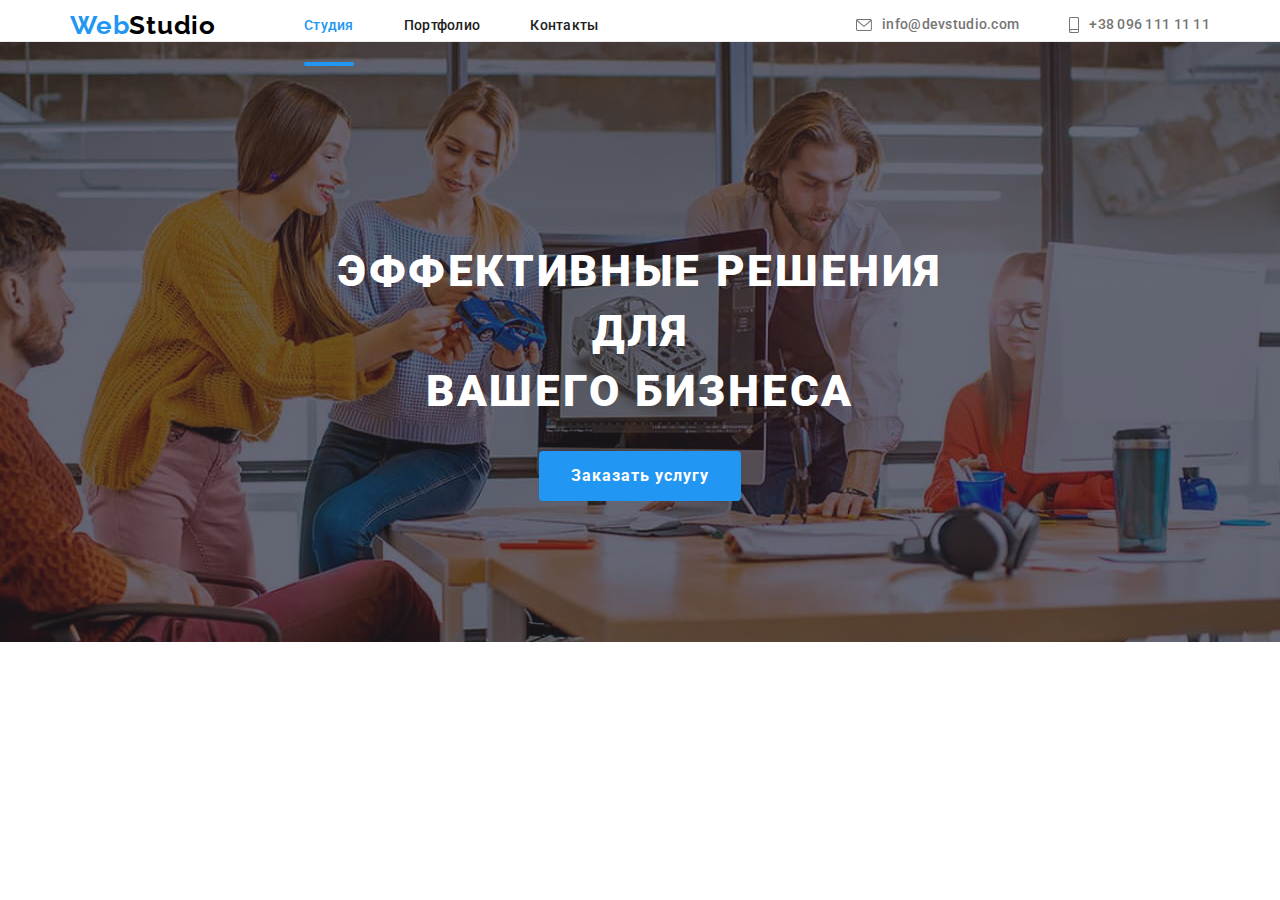
==== index.html @ ebab13de "hero" ====
<!DOCTYPE html>
<html lang="ru">
  <head>
    <meta charset="UTF-8" />
    <meta http-equiv="X-UA-Compatible" content="IE=edge" />
    <meta name="viewport" content="width=device-width, initial-scale=1.0" />
    <title>Document</title>
    <link
      rel="stylesheet"
      href="https://cdn.jsdelivr.net/npm/modern-normalize@1.1.0/modern-normalize.min.css"
    />
    <link rel="stylesheet" href="./css/main.min.css" />
    <link rel="preconnect" href="https://fonts.googleapis.com" />
    <link rel="preconnect" href="https://fonts.gstatic.com" crossorigin />
    <link
      href="https://fonts.googleapis.com/css2?family=Raleway:wght@700&family=Roboto:wght@400;500;700;900&display=swap"
      rel="stylesheet"
    />
  </head>
  <body>
    <header class="header">
      <div class="container header-container">
        <nav class="header-navigation">
          <a href="./index.html" class="logo">Web<span class="logo__studio">Studio</span></a>
          <ul class="header-navigation__links">
            <li><a href="./index.html" class="header-navigation__link current">Студия</a></li>
            <li><a href="./portfolio.html" class="header-navigation__link">Портфолио</a></li>
            <li><a href="./contacts.html" class="header-navigation__link">Контакты</a></li>
          </ul>
        </nav>
        <button type="button" class="mobile-menu-open" data-menu-open>
          <svg class="mobile-menu-open__icon" width="40" height="40">
            <use href=".//images/icons.svg#icon-menuopen"></use>
          </svg>
        </button>
        <ul class="header__contacts">
          <li>
            <div class="header__contacts-box header__contacts-box--margin">
              <a href="mailto:info@devstudio.com" class="header__contact-link"
                ><svg class="icon-letter" width="16" height="14">
                  <use href="./images/icons.svg#icon-letter"></use></svg
                >info@devstudio.com</a
              >
            </div>
          </li>
          <li>
            <div class="header__contacts-box">
              <a href="tel:+380961111111" class="header__contact-link"
                ><svg class="icon-phone" width="10" height="16">
                  <use href="./images/icons.svg#icon-smartphone"></use>
                </svg>
                +38 096 111 11 11</a
              >
            </div>
          </li>
        </ul>
      </div>
      <!-- //////////////////MOBILE/////////////////// -->
      <div class="mobile-menu" data-menu>
        <div class="container mobile-menu__container">
          <button class="mobile-menu__btn" data-menu-close>
            <svg class="mobile-menu__icon hover-focus" width="40" height="40">
              <use href="./images/icons.svg#icon-closebtn"></use>
            </svg>
          </button>
          <ul class="mobile-navigation">
            <li><a href="./index.html" class="mobile-navigation__link">Студия</a></li>
            <li><a href="./portfolio.html" class="mobile-navigation__link">Портфолио</a></li>
            <li><a href="./contacts.html" class="mobile-navigation__link">Контакты</a></li>
          </ul>
          <ul class="mobile-contacts">
            <li>
              <div class="mobile-contacts-box">
                <a href="tel:+380961111111" class="mobile-contacts__link number"
                  ><svg class="icon-phone" width="10" height="16">
                    <use href="./images/icons.svg#icon-smartphone"></use>
                  </svg>
                  +38 096 111 11 11</a
                >
              </div>
            </li>
            <li>
              <div class="mobile-contacts-box">
                <a href="mailto:info@devstudio.com" class="mobile-contacts__link mail"
                  ><svg class="icon-letter" width="16" height="14">
                    <use href="./images/icons.svg#icon-letter"></use></svg
                  >info@devstudio.com</a
                >
              </div>
            </li>
          </ul>
          <ul class="mobile-social-menu">
            <li class="mobile-social-menu__items">
              <a href="" class="mobile-social-menu__links">Instagram</a>
            </li>
            <li class="mobile-social-menu__items">
              <a href="" class="mobile-social-menu__links">Twitter</a>
            </li>
            <li class="mobile-social-menu__items">
              <a href="" class="mobile-social-menu__links">Facebook</a>
            </li>
            <li class="mobile-social-menu__items">
              <a href="" class="mobile-social-menu__links">LinkedIn</a>
            </li>
          </ul>
        </div>
      </div>
      <!-- //////////////////MOBILE/////////////////// -->
    </header>
    <main class="main">
      <section class="hero section hero_position">
        <div class="container hero__box">
          <h1 class="hero__title">Эффективные решения для<br />вашего бизнеса</h1>
          <button type="button" data-modal-open class="hero__button">Заказать услугу</button>
        </div>
      </section>
      <!-- <section class="advantage section">
        <div class="container">
          <h2 class="visually-hidden">преимущества</h2>
          <ul class="our-advantage">
            <li>
              <div class="items-advantage">
                <svg class="icons-advantage">
                  <use href="./images/icons.svg#icon-antenna"></use>
                </svg>
              </div>
              <h3>Внимание к деталям</h3>
              <p>
                Идейные соображения, а также начало повседневной работы по формированию позиции.
              </p>
            </li>
            <li>
              <div class="items-advantage">
                <svg class="icons-advantage">
                  <use href="./images/icons.svg#icon-clock "></use>
                </svg>
              </div>
              <h3>Пунктуальность</h3>
              <p>
                Задача организации, в особенности же рамки и место обучения кадров влечет за собой.
              </p>
            </li>
            <li>
              <div class="items-advantage">
                <svg class="icons-advantage">
                  <use href="./images/icons.svg#icon-diagram"></use>
                </svg>
              </div>
              <h3>Планирование</h3>
              <p>
                Равным образом консультация с широким активом в значительной степени обуславливает.
              </p>
            </li>
            <li>
              <div class="items-advantage">
                <svg class="icons-advantage">
                  <use href="./images/icons.svg#icon-astronaut"></use>
                </svg>
              </div>
              <h3>Современные технологии</h3>
              <p>Значимость этих проблем настолько очевидна, что реализация плановых заданий.</p>
            </li>
          </ul>
        </div>
      </section> -->
      <!-- <section class="work section">
        <div class="container">
          <h2 class="work-title">Чем мы занимаемся</h2>
          <ul class="our-work">
            <li>
              <div class="our-work-img">
                <img
                  src="./images/img2.jpg"
                  alt="процесс создания сайта,приложения"
                  width="370"
                  height="294"
                />
                <p class="work-img-text">Дэсктопные приложения</p>
              </div>
            </li>
            <li>
              <div class="our-work-img">
                <img
                  src="./images/img3.jpg"
                  alt="оптимизация сайта для потребителей"
                  width="370"
                  height="294"
                />
                <p class="work-img-text">Мобильные приложения</p>
              </div>
            </li>
            <li>
              <div class="our-work-img">
                <img
                  src="./images/img4.jpg"
                  alt="сопоставление всех за и против"
                  width="370"
                  height="294"
                />
                <p class="work-img-text">Дизайнерские решения</p>
              </div>
            </li>
          </ul>
        </div>
      </section> -->
      <!-- <section class="team section">
        <div class="container">
          <h2 class="title-team">Наша команда</h2>
          <ul class="our-team">
            <li>
              <img src="./images/img5.jpg" alt="фото Игорь Демьяненко" width="270" height="260" />
              <div class="info-team">
                <h3 class="team-img-titles">Игорь Демьяненко</h3>
                <p lang="en">Product Designer</p>

                <ul class="social-list-team">
                  <li class="social-items-team">
                    <a href="" class="social-links-team"
                      ><svg class="social-team-icons" width="20px" height="20px">
                        <use href="./images/icons.svg#icon-instagram"></use></svg
                    ></a>
                  </li>
                  <li class="social-items-team">
                    <a href="" class="social-links-team"
                      ><svg class="social-team-icons" width="20px" height="20px">
                        <use href="./images/icons.svg#icon-twitter"></use></svg
                    ></a>
                  </li>
                  <li class="social-items-team">
                    <a href="" class="social-links-team"
                      ><svg class="social-team-icons" width="20px" height="20px">
                        <use href="./images/icons.svg#icon-facebook"></use></svg
                    ></a>
                  </li>
                  <li class="social-items-team">
                    <a href="" class="social-links-team"
                      ><svg class="social-team-icons" width="20px" height="20px">
                        <use href="./images/icons.svg#icon-linkedin"></use></svg
                    ></a>
                  </li>
                </ul>
              </div>
            </li>
            <li>
              <img src="./images/img6.jpg" alt="фото Ольга Репина" width="270" height="260" />
              <div class="info-team">
                <h3 class="team-img-titles">Ольга Репина</h3>
                <p lang="en">Frontend Developer</p>

                <ul class="social-list-team">
                  <li class="social-items-team">
                    <a href="" class="social-links-team"
                      ><svg class="social-team-icons" width="20px" height="20px">
                        <use href="./images/icons.svg#icon-instagram"></use></svg
                    ></a>
                  </li>
                  <li class="social-items-team">
                    <a href="" class="social-links-team"
                      ><svg class="social-team-icons" width="20px" height="20px">
                        <use href="./images/icons.svg#icon-twitter"></use></svg
                    ></a>
                  </li>
                  <li class="social-items-team">
                    <a href="" class="social-links-team"
                      ><svg class="social-team-icons" width="20px" height="20px">
                        <use href="./images/icons.svg#icon-facebook"></use></svg
                    ></a>
                  </li>
                  <li class="social-items-team">
                    <a href="" class="social-links-team"
                      ><svg class="social-team-icons" width="20px" height="20px">
                        <use href="./images/icons.svg#icon-linkedin"></use></svg
                    ></a>
                  </li>
                </ul>
              </div>
            </li>
            <li>
              <img src="./images/img7.jpg" alt="фото Николай Тарасов" width="270" height="260" />
              <div class="info-team">
                <h3 class="team-img-titles">Николай Тарасов</h3>
                <p lang="en">Marketing</p>

                <ul class="social-list-team">
                  <li class="social-items-team">
                    <a href="" class="social-links-team"
                      ><svg class="social-team-icons" width="20px" height="20px">
                        <use href="./images/icons.svg#icon-instagram"></use></svg
                    ></a>
                  </li>
                  <li class="social-items-team">
                    <a href="" class="social-links-team"
                      ><svg class="social-team-icons" width="20px" height="20px">
                        <use href="./images/icons.svg#icon-twitter"></use></svg
                    ></a>
                  </li>
                  <li class="social-items-team">
                    <a href="" class="social-links-team"
                      ><svg class="social-team-icons" width="20px" height="20px">
                        <use href="./images/icons.svg#icon-facebook"></use></svg
                    ></a>
                  </li>
                  <li class="social-items-team">
                    <a href="" class="social-links-team"
                      ><svg class="social-team-icons" width="20px" height="20px">
                        <use href="./images/icons.svg#icon-linkedin"></use></svg
                    ></a>
                  </li>
                </ul>
              </div>
            </li>
            <li>
              <img src="./images/img8.jpg" alt="фото Михаил Ермаков" width="270" height="260" />
              <div class="info-team">
                <h3 class="team-img-titles">Михаил Ермаков</h3>
                <p lang="en">UI Designer</p>

                <ul class="social-list-team">
                  <li class="social-items-team">
                    <a href="" class="social-links-team"
                      ><svg class="social-team-icons" width="20px" height="20px">
                        <use href="./images/icons.svg#icon-instagram"></use></svg
                    ></a>
                  </li>
                  <li class="social-items-team">
                    <a href="" class="social-links-team"
                      ><svg class="social-team-icons" width="20px" height="20px">
                        <use href="./images/icons.svg#icon-twitter"></use></svg
                    ></a>
                  </li>
                  <li class="social-items-team">
                    <a href="" class="social-links-team"
                      ><svg class="social-team-icons" width="20px" height="20px">
                        <use href="./images/icons.svg#icon-facebook"></use></svg
                    ></a>
                  </li>
                  <li class="social-items-team">
                    <a href="" class="social-links-team"
                      ><svg class="social-team-icons" width="20px" height="20px">
                        <use href="./images/icons.svg#icon-linkedin"></use></svg
                    ></a>
                  </li>
                </ul>
              </div>
            </li>
          </ul>
        </div>
      </section> -->
      <!-- <section class="our-clients section">
        <div class="clients container">
          <h2 class="clients-title">Постоянные клиенты</h2>
          <ul class="list-clients">
            <li class="clients-items">
              <a href="" class="links-clients">
                <svg class="clients-icon" width="106" height="60">
                  <use href="./images/icons.svg#icon-group" class="icons"></use>
                </svg>
              </a>
            </li>
            <li class="clients-items">
              <a href="" class="links-clients">
                <svg class="clients-icon" width="106" height="60">
                  <use href="./images/icons.svg#icon-group2"></use>
                </svg>
              </a>
            </li>
            <li class="clients-items">
              <a href="" class="links-clients">
                <svg class="clients-icon" width="106" height="60">
                  <use href="./images/icons.svg#icon-group3"></use>
                </svg>
              </a>
            </li>
            <li class="clients-items">
              <a href="" class="links-clients">
                <svg class="clients-icon" width="106" height="60">
                  <use href="./images/icons.svg#icon-group4"></use>
                </svg>
              </a>
            </li>
            <li class="clients-items">
              <a href="" class="links-clients">
                <svg class="clients-icon" width="106" height="60">
                  <use href="./images/icons.svg#icon-group5"></use>
                </svg>
              </a>
            </li>
            <li class="clients-items">
              <a href="" class="links-clients">
                <svg class="clients-icon" width="106" height="60">
                  <use href="./images/icons.svg#icon-group6"></use>
                </svg>
              </a>
            </li>
          </ul>
        </div>
      </section> -->
    </main>
    <!-- <footer>
      <div class="container footer-links">
        <div>
          <a href="./index.html" class="logo">Web<span class="logo-studio-footer">Studio</span></a>
          <address>
            <ul class="links-address">
              <li>
                <a
                  href="https://goo.gl/maps/tHjSm2KnyTcFrMC39"
                  target="_blank"
                  rel="noreferrer noopener"
                  style="color: white"
                  >г. Киев, пр-т Леси Украинки,26</a
                >
              </li>
              <li>
                <a href="mailto:info@example.com" target="_blank" rel="noreferrer noopener"
                  >info@example.com</a
                >
              </li>
              <li>
                <a href="tel:+380991111111" target="_blank" rel="noreferrer noopener"
                  >+38 099 111 11 11</a
                >
              </li>
            </ul>
          </address>
        </div>
        <div class="social-links-footer">
          <h2 class="visually-hidden">присоеденяйтесь</h2>
          <div class="social-links-box">
            <p class="footer-list-title">присоединяйтесь</p>
            <ul class="social-links-list">
              <li class="social-list-items-footer">
                <a href="" class="social-links-items-footer">
                  <svg class="social-list-icons-footer" width="20px" height="20px">
                    <use href="./images/icons.svg#icon-instagram"></use>
                  </svg>
                </a>
              </li>
              <li class="social-list-items-footer">
                <a href="" class="social-links-items-footer">
                  <svg class="social-list-icons-footer" width="20px" height="20px">
                    <use href="./images/icons.svg#icon-twitter"></use>
                  </svg>
                </a>
              </li>
              <li class="social-list-items-footer">
                <a href="" class="social-links-items-footer">
                  <svg class="social-list-icons-footer" width="20px" height="20px">
                    <use href="./images/icons.svg#icon-facebook"></use>
                  </svg>
                </a>
              </li>
              <li class="social-list-items-footer">
                <a href="" class="social-links-items-footer">
                  <svg class="social-list-icons-footer" width="20px" height="20px">
                    <use href="./images/icons.svg#icon-linkedin"></use>
                  </svg>
                </a>
              </li>
            </ul>
          </div>
        </div>
        <div class="footer-user-form">
          <p class="footer-user-title">Подписывайтесь на россылку</p>
          <form class="footer-user-input-box">
            <input
              type="email"
              name="email"
              class="footer-user-input"
              required
              placeholder="E-mail"
            />
            <button type="submit" class="footer-user-btn">
              Подписатся<svg class="footer-user-icon" width="24" height="24">
                <use href="./images/icons.svg#icon-send"></use>
              </svg>
            </button>
          </form>
        </div>
      </div>
    </footer> -->
    <!-- <div class="backdrop is-hidden" data-modal>
      <div class="modal">
        <button type="button" data-modal-close class="modal-close-btn">
          <svg class="modal-close-btn-icon" width="18" height="18">
            <use href="./images/icons.svg#icon-closebtn"></use>
          </svg>
        </button>
        <form class="modal-form-main">
          <p class="modal-form-title">Оставте свои даные,мы вам перезвоним</p>
          <label class="modal-form-field">
            <span class="modal-form-input-desc">Имя*</span>
            <span class="modal-form-input-box">
              <input
                type="text"
                class="modal-form-input hover"
                name="user_name"
                required
                pattern="^[a-zA-Zа-яА-Я]+$"
                minlength="2"
              />
              <span class="hover-box"></span>
              <svg class="modal-form-input-icon" width="18" height="18">
                <use href="./images/icons.svg#icon-person"></use>
              </svg>
            </span>
          </label>
          <label class="modal-form-field">
            <span class="modal-form-input-desc">Телефон*</span>
            <span class="modal-form-input-box">
              <input
                type="tel"
                class="modal-form-input"
                name="user_phone"
                required
                pattern="^[0-9]{3}-[0-9]{3}-[0-9]{2}-[0-9]{2}"
                title="xxx-xxx-xx-xx"
              />
              <span class="hover-box"></span>
              <svg class="modal-form-input-icon" width="18" height="18">
                <use href="./images/icons.svg#icon-phone"></use>
              </svg>
            </span>
          </label>
          <label class="modal-form-field">
            <span class="modal-form-input-desc">Почта*</span>
            <span class="modal-form-input-box">
              <input type="email" class="modal-form-input" name="user_mail" />
              <span class="hover-box"></span>
              <svg class="modal-form-input-icon" width="18" height="18">
                <use href="./images/icons.svg#icon-email"></use>
              </svg>
            </span>
          </label>
          <label class="modal-form-field">
            <span class="modal-form-input-desc">Коментарий</span>
            <textarea
              name="user-message"
              placeholder="Введите текст"
              class="modal-form-message"
            ></textarea>
          </label>
          <span class="modal-form-check-box">
            <input
              id="user-policy"
              type="checkbox"
              required
              name="user_policy"
              class="modal-form-check visually-hidden"
            />
            <label for="user-policy" class="modal-form-check-desc">
              Соглашаюсь с рaссылкой и принимаю &nbsp;
              <a href="" class="modal-form-check-link">Условия соглашения</a>
            </label></span
          >
          <button class="modal-form-btn" type="submit">Отправить</button>
        </form>
      </div>
    </div> -->
    <script src="./js/mobile-menu.js"></script>
    <!-- <script src="./js/modal.js"></script> -->
  </body>
</html>
---- css/main.min.css ----
:root{--primary-text-colorry: #212121;--accent-text-color: #2196F3;--text-color: #757575;--logo-color-header: #000000;--color-white: #FFFFFF;--bgcolor-black: #2F303A;--adress-color: rgba(255, 255, 255, 0.6);--background-color: #E5E5E5;--background-color-team: #F5F4FA;--font-family-secondary: "Raleway", sans-serif;--font-family-primary: "Roboto", sans-serif;--icons-color: #AFB1B8;--transition-dur-func: 250ms cubic-bezier(0.4, 0, 0.2, 1)}.visually-hidden{position:absolute;width:1px;height:1px;margin:-1px;border:0;padding:0;white-space:nowrap;clip-path:inset(100%);clip:rect(0 0 0 0);overflow:hidden}.modal-close-btn,.footer-user-btn,.footer-user-input-box{display:flex;justify-content:center;align-items:center}.container{padding-left:15px;padding-right:15px}@media screen and (min-width: 480px){.container{width:480px;margin-right:auto;margin-left:auto}}@media screen and (min-width: 768px){.container{width:738px}}@media screen and (min-width: 1200px){.container{width:1170px}}h1,h2,h3,p{margin-top:0;margin-bottom:0}ul,ol{padding-left:0;margin-top:0;margin-bottom:0;list-style:none}img{display:block;max-width:100%;height:auto}.link{text-decoration:none}body{font-family:"Roboto",sans-serif;color:var(--primary-text-colorry);background-color:var(--color-white);font-size:14px;letter-spacing:.03em}ul{list-style:none}a{text-decoration:none}.section{padding-bottom:94px;padding-top:94px}button{cursor:pointer;font-family:var(--font-family-primary);border:none;display:block;margin:0 auto}button:hover,button:focus{background-color:var(--accent-text-color);color:var(--color-white)}@media screen and (max-width: 767px){.mobile-menu{position:fixed;height:100%;width:100%;top:0;left:0;background-color:#fff;visibility:hidden;opacity:0;pointer-events:none}.mobile-menu.is-open{visibility:visible;opacity:1;pointer-events:auto;transition:opacity var(--transition-dur-func),visibility var(--transition-dur-func)}.mobile-menu-open{background-color:rgba(0,0,0,0);border:none;line-height:0;margin:0;padding:0}.mobile-menu__container{position:relative;padding-top:48px;padding-bottom:48px;padding-left:40px}.mobile-menu__btn{position:absolute;background-color:rgba(0,0,0,0);border:none;line-height:0;padding:0;top:10px;right:15px}.mobile-menu__icon.hover-focus{fill:currentColor;transition:color var(--transition-dur-func)}.mobile-menu__icon.hover-focus:hover,.mobile-menu__icon.hover-focus:focus{color:var(--accent-text-color);background-color:rgba(0,0,0,0)}.mobile-navigation a{transition:color var(--transition-dur-func);color:var(--primary-text-colorry);font-weight:500;font-size:40px;line-height:1.17;letter-spacing:.02em}.mobile-navigation a:hover,.mobile-navigation a:focus{color:var(--accent-text-color)}.mobile-contacts a{font-style:normal;font-weight:500;letter-spacing:.02em}.number{font-size:34px;line-height:1.17;color:var(--accent-text-color)}.mail{font-size:24px;line-height:1.16;color:var(--text-color)}.mobile-contacts__link{transition:color var(--transition-dur-func)}.mobile-contacts__link:hover,.mobile-contacts__link:focus{color:var(--accent-text-color)}.mobile-contacts{margin-top:200px}.mobile-social-menu{display:flex;align-items:center;justify-content:space-between;font-size:18px;line-height:1.22;margin-top:64px}.mobile-social-menu a{color:var(--accent-text-color)}}@media screen and (min-width: 768px){.mobile-menu{display:none}}.footer-user-input{display:block;padding-left:16px;width:358px;height:50px;border:1px solid rgba(255,255,255,.3);border-radius:4px;background-color:var(--bgcolor-black);color:var(--color-white);font-size:16px;transition:border-color var(--transition-dur-func)}.footer-user-input:hover,.footer-user-input:focus{border-color:var(--accent-text-color);outline:none}.footer-user-input::placeholder{letter-spacing:.03em;color:rgba(255,255,255,.6)}.footer-user-title{font-weight:700;font-size:14px;line-height:1.14;letter-spacing:.03em;text-transform:uppercase;margin-bottom:20px;color:var(--color-white)}.footer-user-btn{padding:10px 28px;margin-left:12px;box-shadow:0px 4px 4px rgba(0,0,0,.15);border-radius:4px;background-color:var(--accent-text-color);font-weight:700;font-size:16px;line-height:1.88;letter-spacing:.06em;color:var(--color-white)}.footer-user-form{margin-left:auto}.footer-user-icon{fill:currentColor;color:var(--color-white);margin-left:10px}p.overlay-portfolio-text{background:rgba(33,150,243,.9);font-weight:400;font-size:18px;line-height:1.56;letter-spacing:.03em;color:var(--color-white);position:absolute;left:0;top:0;text-align:start;height:100%;width:100%;overflow:auto;transform:translateY(100%);transition:transform 250ms cubic-bezier(0.4, 0, 0.2, 1);padding:63px 24px}.overlay-portfolio{position:relative;display:block;overflow:hidden}.img-portfolio-links:hover .overlay-portfolio-text,.img-portfolio-links:focus .overlay-portfolio-text{transform:translateY(0%)}.backdrop{position:fixed;width:100%;height:100%;background-color:rgba(0,0,0,.2);z-index:100;top:0;left:0;transition:opacity var(--transition-dur-func),visibility var(--transition-dur-func)}.modal{position:absolute;top:50%;left:50%;transform:translate(-50%, -50%);width:528px;height:581px;background-color:var(--color-white);padding:40px}.modal-close-btn{position:absolute;top:10px;right:10px;background-color:rgba(0,0,0,0);width:30px;height:30px;padding:0;fill:currentColor;color:#000;border:1px solid rgba(0,0,0,.1);border-radius:50%;transition:color var(--transition-dur-func),background-color var(--transition-dur-func)}.modal-close-btn:focus,.modal-close-btn:hover{background-color:var(--accent-text-color);color:var(--color-white)}.backdrop.is-hidden{opacity:0;visibility:hidden;pointer-events:none}.modal-form-btn{padding:10px 52px;background-color:var(--accent-text-color);box-shadow:0px 4px 4px rgba(0,0,0,.15);border-radius:4px;font-weight:700;font-size:16px;line-height:1.88;letter-spacing:.06em;margin-top:30px;color:var(--color-white)}.modal-form-title{font-weight:700;font-size:20px;line-height:1.15;text-align:center}.modal-form-main{display:flex;flex-direction:column;align-items:center}.modal-form-field{width:100%;margin-top:10px}.modal-form-field:nth-child(2){margin-top:12px}.modal-form-field:nth-child(5){margin-bottom:20px}.modal-form-input{position:relative;width:100%;height:40px;border:1px solid rgba(33,33,33,.2);border-radius:4px;padding-left:42px;font-size:16px;transition:border-color var(--transition-dur-func)}.modal-form-input:focus{border-color:var(--accent-text-color);outline:none}.hover-box{position:absolute;width:100%;height:100%;border:1px solid rgba(33,33,33,.2);border-radius:4px;top:0;left:0;transition:border-color var(--transition-dur-func)}.hover-box:hover{border-color:var(--accent-text-color)}.modal-form-input-desc{display:block;margin-bottom:4px;font-size:12px;line-height:1.16;letter-spacing:.01em;color:var(--text-color)}.modal-form-input-box{display:block;position:relative}.modal-form-input-icon{display:block;position:absolute;top:50%;left:14px;transform:translateY(-50%);fill:currentColor;transition:color var(--transition-dur-func)}.modal-form-input:focus+.modal-form-input-icon,.hover-box:hover+.modal-form-input-icon{color:var(--accent-text-color)}.modal-form-message{position:relative;resize:none;width:100%;height:120px;padding:12px 16px;border:1px solid rgba(33,33,33,.2);border-radius:4px;transition:border-color var(--transition-dur-func);overflow:auto}.modal-form-message::placeholder{text-transform:uppercase}.modal-form-message:focus,.modal-form-message:hover{border-color:var(--accent-text-color);outline:none}.modal-form-check-desc{font-weight:400;font-size:14px;line-height:1.71;letter-spacing:.03em;color:var(--text-color)}.modal-form-check-desc::before{content:"";display:inline-flex;width:16px;height:15px;border-radius:2px;border:1px solid var(--primary-text-colorry);cursor:pointer;margin:0}.modal-form-check:checked+.modal-form-check-desc::before{background-image:url(../images/check.svg);background-size:contain;background-position:50% 50%}.modal-form-check-link{color:var(--accent-text-color)}@media screen and (max-width: 767px){.header-navigation__links{display:none}.header__contacts{display:none}}.header-container{display:flex;align-items:center;justify-content:space-between;padding-top:10px}.logo{font-family:"Raleway";font-style:normal;font-weight:700;font-size:24px;line-height:1.16;letter-spacing:.03em;text-decoration:none;color:var(--accent-text-color)}.logo__studio{color:var(--logo-color-header)}@media screen and (min-width: 768px){.mobile-menu-open{display:none}.header-navigation{display:flex;align-items:center}.header-navigation__links{display:flex;margin-left:88px;gap:50px}.header{border-bottom:1px solid #ececec}.header-navigation__links a{transition:color var(--transition-dur-func);font-style:normal;color:var(--primary-text-colorry);font-weight:500;font-size:14px;line-height:1.14;letter-spacing:.02em}.header-navigation__links a:hover,.header-navigation__links a:focus{color:var(--accent-text-color)}.header__contacts{text-align:start}.header__contacts-box--margin{margin-bottom:10px}.header-navigation__link{position:relative;transition:color var(--transition-dur-func)}.header-navigation__link:hover,.header-navigation__link:focus{color:var(--accent-text-color)}.header__contact-link{position:relative;transition:color var(--transition-dur-func)}.header__contact-link:hover,.header__contact-link:focus{color:var(--accent-text-color)}.current::after{content:"";position:absolute;display:flex;margin-top:28px;width:100%;height:4px;border-radius:2px;background-color:var(--accent-text-color)}.icon-letter{margin-right:10px;fill:currentColor}.icon-phone{margin-right:10px;fill:currentColor}.header__contacts a{display:flex;align-items:center;font-style:normal;font-weight:500;font-size:14px;line-height:1.14;letter-spacing:.02em;color:var(--text-color)}.header-navigation__links .current{color:var(--accent-text-color)}.logo{font-size:26px;line-height:1.19;text-decoration:none;color:var(--accent-text-color)}.logo__studio{color:var(--logo-color-header)}}@media screen and (min-width: 1200px){.header__contacts{display:flex;margin-left:auto;gap:50px;align-items:center}.header__contacts-box{display:flex;justify-content:center;align-items:center}.header__contacts-box--margin{margin-bottom:0}}@media screen and (max-width: 767px){.hero{background-image:linear-gradient(rgba(47, 48, 58, 0.4), rgba(47, 48, 58, 0.4)),url(..//images/bgheroimg.jpg);background-repeat:no-repeat;background-size:cover;background-position:center;max-width:767px;background-color:#c4c4c4}.hero_position{margin:0 auto;padding:118px 60px}.hero__title{font-weight:900;font-size:26px;line-height:1.61;text-align:center;letter-spacing:.06em;text-transform:uppercase;color:var(--color-white, white);display:block;margin-bottom:30px;margin-left:auto;margin-right:auto}.hero__button{font-weight:700;font-size:16px;line-height:1.875;text-align:center;letter-spacing:.06em;color:var(--color-white, white);background:var(--accent-text-color);padding-top:10px;padding-bottom:10px;padding-left:32px;padding-right:32px;border:none;display:block;min-width:200px;border-radius:4px;margin-left:auto;margin-right:auto}}@media screen and (min-width: 768px){.hero{background-image:linear-gradient(rgba(47, 48, 58, 0.4), rgba(47, 48, 58, 0.4)),url(..//images/bgheroimg.jpg);background-repeat:no-repeat;background-size:cover;background-position:center;min-width:767px;background-color:#c4c4c4}.hero_position{margin:0 auto;padding:118px 60px}.hero__title{font-weight:900;font-size:26px;line-height:1.61;text-align:center;letter-spacing:.06em;text-transform:uppercase;color:var(--color-white, white);display:block;margin-bottom:30px;margin-left:auto;margin-right:auto}.hero__button{font-weight:700;font-size:16px;line-height:1.875;text-align:center;letter-spacing:.06em;color:var(--color-white, white);background:var(--accent-text-color);padding-top:10px;padding-bottom:10px;padding-left:32px;padding-right:32px;border:none;display:block;min-width:200px;border-radius:4px;margin-left:auto;margin-right:auto}}@media screen and (min-width: 1200px){.hero{background-image:linear-gradient(rgba(47, 48, 58, 0.4), rgba(47, 48, 58, 0.4)),url(..//images/bgheroimg.jpg);background-repeat:no-repeat;background-size:1600px;background-size:cover;max-width:1600px;height:600px;background-color:#c4c4c4}.hero_position{margin:0 auto;padding:200px 0}.hero__title{font-weight:900;font-size:44px;line-height:1.36;text-align:center;letter-spacing:.06em;text-transform:uppercase;color:var(--color-white, white);display:block;margin-bottom:30px;margin-left:auto;margin-right:auto;width:696px}.hero__button{font-weight:700;font-size:16px;line-height:1.875;text-align:center;letter-spacing:.06em;color:var(--color-white, white);background:var(--accent-text-color);padding-top:10px;padding-bottom:10px;padding-left:32px;padding-right:32px;border:none;display:block;min-width:200px;border-radius:4px;margin-left:auto;margin-right:auto}}.icons-advantage{background:#f5f4fa;border-radius:4px;width:270px;height:120px;padding:25px 101px}.advantage h3{font-style:normal;font-weight:700;font-size:14px;line-height:1.143;letter-spacing:.03em;text-transform:uppercase;color:var(--primary-text-colorry)}.advantage p{font-style:normal;font-weight:400;font-size:14px;line-height:1.7;letter-spacing:.03em;color:var(--text-color, #757575)}.our-advantage{display:flex;justify-content:center;gap:30px}.our-advantage h3{margin-bottom:10px}.items-advantage{width:270px;text-align:start;margin-bottom:30px}.our-work{display:flex;flex-wrap:wrap;gap:30px;justify-content:center}.work-title{font-style:normal;font-weight:700;font-size:36px;line-height:1.17;text-align:center;letter-spacing:.03em;margin-bottom:50px;color:var(--primary-text-colorry)}.work{padding-top:0px}.work-img-text{font-weight:700;line-height:1.14;text-align:center;text-transform:uppercase;color:#fff;background:rgba(47,48,58,.8);position:absolute;width:100%;height:70px;bottom:0%;display:flex;justify-content:center;align-items:center}.our-work-img{position:relative}.team{background-color:var(--background-color-team)}.team-img-titles{margin-bottom:10px}.info-team{padding:30px 0}.title-team{font-style:normal;font-weight:700;font-size:36px;line-height:1.17;text-align:center;letter-spacing:.03em;color:var(--primary-text-colorry);margin-bottom:50px;margin-left:auto;margin-right:auto}.our-team h3{font-style:normal;font-weight:500;font-size:16px;line-height:1.19;letter-spacing:.03em;color:var(--primary-text-colorry)}.our-team p{font-style:normal;font-weight:400;font-size:16px;line-height:1.19;letter-spacing:.03em;color:var(--text-color)}.our-team{display:flex;flex-wrap:wrap;gap:30px;justify-content:center;text-align:center}.our-team li{background-color:#fff;border-radius:0px 0px 4px 4px;box-shadow:0px 1px 3px rgba(0,0,0,.12),0px 1px 1px rgba(0,0,0,.14),0px 2px 1px rgba(0,0,0,.2)}.social-list-team{display:flex;gap:10px;justify-content:center;margin-top:16px}.social-list-team li{box-shadow:none}.social-links-team{display:flex;width:44px;border-radius:50%;height:44px;background-color:#fff;justify-content:center;align-items:center;color:var(--icons-color);transition:color var(--transition-dur-func),background-color var(--transition-dur-func)}.social-links-team:hover,.social-links-team:focus{color:var(--color-white);background-color:var(--accent-text-color)}.social-team-icons{fill:currentColor}.clients-items{display:flex;width:170px;height:92px;justify-content:center;align-items:center}.clients-title{text-align:center;margin-bottom:50px;font-weight:700;font-size:36px;line-height:1.16}.list-clients{display:flex;justify-content:center;gap:30px}.links-clients{display:flex;border:1px solid #afb1b8;border-radius:4px;width:170px;height:92px;justify-content:center;align-items:center;color:var(--icons-color);transition:color var(--transition-dur-func),border-color var(--transition-dur-func)}.links-clients:hover,.links-clients:focus{border-color:var(--accent-text-color);color:var(--accent-text-color)}.clients-icon{fill:currentColor}.social-links-items-footer{display:flex;width:44px;color:var(--color-white);height:44px;border-radius:50%;background-color:rgba(255,255,255,.1);justify-content:center;align-items:center;transition:background-color var(--transition-dur-func)}.social-links-items-footer:hover,.social-links-items-footer:focus{background-color:var(--accent-text-color)}.footer-list-title{font-weight:700;font-size:14px;line-height:1.14;letter-spacing:.03em;text-transform:uppercase;color:var(--color-white);margin-bottom:20px}.social-links-list{display:flex;width:206px;gap:10px}.footer-links{display:flex;align-items:baseline}.social-links-footer{margin-left:70px}address{margin-top:20px}.links-address li:not(:last-child){margin-bottom:9px}.links-address a{font-style:normal;font-weight:400;font-size:14px;line-height:1.7;letter-spacing:.03em;color:var(--adress-color);transition:color var(--transition-dur-func)}.links-address a:hover,.links-address a:focus{color:var(--accent-text-color)}footer{background-color:var(--bgcolor-black);padding:60px 0}.logo-studio-footer{color:var(--color-white)}.social-list-icons-footer{fill:currentColor}.portfolio-menu{display:flex;justify-content:center;gap:8px;margin-bottom:50px}.img-portfolio{display:flex;flex-wrap:wrap;gap:30px}.img-portfolio li{width:370px}.img-portfolio-items,.portfolio-menu-items{transition:box-shadow var(--transition-dur-func)}.img-portfolio-links{display:block;transition:box-shadow var(--transition-dur-func)}.img-portfolio-links:hover,.img-portfolio-links:focus{box-shadow:0px 1px 1px rgba(0,0,0,.12),0px 4px 4px rgba(0,0,0,.06),1px 4px 6px rgba(0,0,0,.16)}.btn-portfolio-menu:hover,.btn-portfolio-menu:focus{box-shadow:0px 1px 1px rgba(0,0,0,.12),0px 4px 4px rgba(0,0,0,.06),1px 4px 6px rgba(0,0,0,.16);background-color:var(--accent-text-color);color:var(--color-white)}.galery-portfolio button{font-family:"Roboto",sans-serif;font-style:normal;font-weight:500;font-size:16px;line-height:1.625;letter-spacing:.03em;color:var(--primary-text-colorry);background-color:var(--background-color-team);border-radius:4px;border:var(--primary-text-colorry);padding:6px 22px;border:none;display:block;min-width:70px;border-radius:4px;margin-left:auto;margin-right:auto;transition:background-color var(--transition-dur-func),color var(--transition-dur-func),box-shadow var(--transition-dur-func)}.galery-portfolio h2{font-style:normal;font-weight:700;font-size:18px;line-height:2;letter-spacing:.06em;color:var(--primary-text-colorry)}.galery-portfolio p{font-style:normal;font-weight:400;font-size:16px;line-height:1.875;letter-spacing:.03em;margin-top:4px}.info-portfolio p{color:var(--text-color)}.galery-portfolio::not-child{color:var(--color-white)}.info-portfolio{border:1px solid #eee;padding:20px 24px}/*# sourceMappingURL=main.min.css.map */
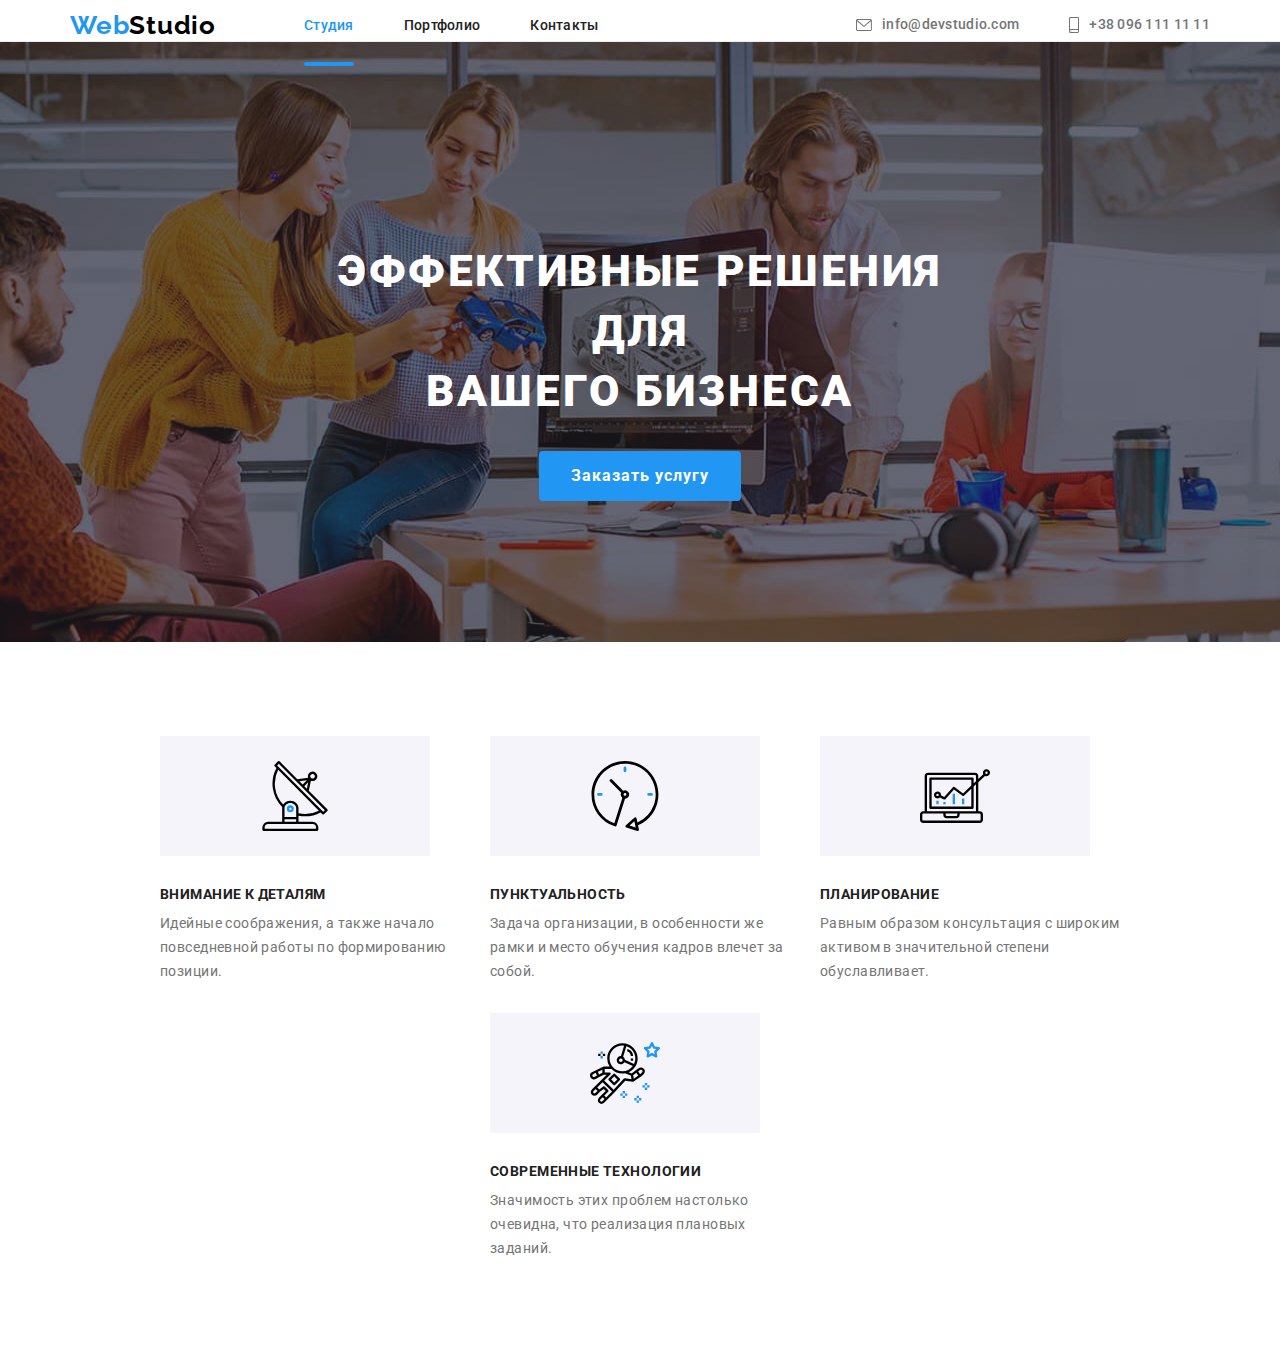
==== commit 74b595fc: "advantega" ====
--- a/index.html
+++ b/index.html
@@ -114,7 +114,7 @@
           <button type="button" data-modal-open class="hero__button">Заказать услугу</button>
         </div>
       </section>
-      <!-- <section class="advantage section">
+      <section class="advantage section">
         <div class="container">
           <h2 class="visually-hidden">преимущества</h2>
           <ul class="our-advantage">
@@ -162,7 +162,7 @@
             </li>
           </ul>
         </div>
-      </section> -->
+      </section>
       <!-- <section class="work section">
         <div class="container">
           <h2 class="work-title">Чем мы занимаемся</h2>
@@ -479,7 +479,7 @@
         </div>
       </div>
     </footer> -->
-    <!-- <div class="backdrop is-hidden" data-modal>
+    <div class="backdrop is-hidden" data-modal>
       <div class="modal">
         <button type="button" data-modal-close class="modal-close-btn">
           <svg class="modal-close-btn-icon" width="18" height="18">
@@ -556,8 +556,8 @@
           <button class="modal-form-btn" type="submit">Отправить</button>
         </form>
       </div>
-    </div> -->
+    </div>
     <script src="./js/mobile-menu.js"></script>
-    <!-- <script src="./js/modal.js"></script> -->
+    <script src="./js/modal.js"></script>
   </body>
 </html>
--- a/css/main.min.css
+++ b/css/main.min.css
@@ -1 +1 @@
-:root{--primary-text-colorry: #212121;--accent-text-color: #2196F3;--text-color: #757575;--logo-color-header: #000000;--color-white: #FFFFFF;--bgcolor-black: #2F303A;--adress-color: rgba(255, 255, 255, 0.6);--background-color: #E5E5E5;--background-color-team: #F5F4FA;--font-family-secondary: "Raleway", sans-serif;--font-family-primary: "Roboto", sans-serif;--icons-color: #AFB1B8;--transition-dur-func: 250ms cubic-bezier(0.4, 0, 0.2, 1)}.visually-hidden{position:absolute;width:1px;height:1px;margin:-1px;border:0;padding:0;white-space:nowrap;clip-path:inset(100%);clip:rect(0 0 0 0);overflow:hidden}.modal-close-btn,.footer-user-btn,.footer-user-input-box{display:flex;justify-content:center;align-items:center}.container{padding-left:15px;padding-right:15px}@media screen and (min-width: 480px){.container{width:480px;margin-right:auto;margin-left:auto}}@media screen and (min-width: 768px){.container{width:738px}}@media screen and (min-width: 1200px){.container{width:1170px}}h1,h2,h3,p{margin-top:0;margin-bottom:0}ul,ol{padding-left:0;margin-top:0;margin-bottom:0;list-style:none}img{display:block;max-width:100%;height:auto}.link{text-decoration:none}body{font-family:"Roboto",sans-serif;color:var(--primary-text-colorry);background-color:var(--color-white);font-size:14px;letter-spacing:.03em}ul{list-style:none}a{text-decoration:none}.section{padding-bottom:94px;padding-top:94px}button{cursor:pointer;font-family:var(--font-family-primary);border:none;display:block;margin:0 auto}button:hover,button:focus{background-color:var(--accent-text-color);color:var(--color-white)}@media screen and (max-width: 767px){.mobile-menu{position:fixed;height:100%;width:100%;top:0;left:0;background-color:#fff;visibility:hidden;opacity:0;pointer-events:none}.mobile-menu.is-open{visibility:visible;opacity:1;pointer-events:auto;transition:opacity var(--transition-dur-func),visibility var(--transition-dur-func)}.mobile-menu-open{background-color:rgba(0,0,0,0);border:none;line-height:0;margin:0;padding:0}.mobile-menu__container{position:relative;padding-top:48px;padding-bottom:48px;padding-left:40px}.mobile-menu__btn{position:absolute;background-color:rgba(0,0,0,0);border:none;line-height:0;padding:0;top:10px;right:15px}.mobile-menu__icon.hover-focus{fill:currentColor;transition:color var(--transition-dur-func)}.mobile-menu__icon.hover-focus:hover,.mobile-menu__icon.hover-focus:focus{color:var(--accent-text-color);background-color:rgba(0,0,0,0)}.mobile-navigation a{transition:color var(--transition-dur-func);color:var(--primary-text-colorry);font-weight:500;font-size:40px;line-height:1.17;letter-spacing:.02em}.mobile-navigation a:hover,.mobile-navigation a:focus{color:var(--accent-text-color)}.mobile-contacts a{font-style:normal;font-weight:500;letter-spacing:.02em}.number{font-size:34px;line-height:1.17;color:var(--accent-text-color)}.mail{font-size:24px;line-height:1.16;color:var(--text-color)}.mobile-contacts__link{transition:color var(--transition-dur-func)}.mobile-contacts__link:hover,.mobile-contacts__link:focus{color:var(--accent-text-color)}.mobile-contacts{margin-top:200px}.mobile-social-menu{display:flex;align-items:center;justify-content:space-between;font-size:18px;line-height:1.22;margin-top:64px}.mobile-social-menu a{color:var(--accent-text-color)}}@media screen and (min-width: 768px){.mobile-menu{display:none}}.footer-user-input{display:block;padding-left:16px;width:358px;height:50px;border:1px solid rgba(255,255,255,.3);border-radius:4px;background-color:var(--bgcolor-black);color:var(--color-white);font-size:16px;transition:border-color var(--transition-dur-func)}.footer-user-input:hover,.footer-user-input:focus{border-color:var(--accent-text-color);outline:none}.footer-user-input::placeholder{letter-spacing:.03em;color:rgba(255,255,255,.6)}.footer-user-title{font-weight:700;font-size:14px;line-height:1.14;letter-spacing:.03em;text-transform:uppercase;margin-bottom:20px;color:var(--color-white)}.footer-user-btn{padding:10px 28px;margin-left:12px;box-shadow:0px 4px 4px rgba(0,0,0,.15);border-radius:4px;background-color:var(--accent-text-color);font-weight:700;font-size:16px;line-height:1.88;letter-spacing:.06em;color:var(--color-white)}.footer-user-form{margin-left:auto}.footer-user-icon{fill:currentColor;color:var(--color-white);margin-left:10px}p.overlay-portfolio-text{background:rgba(33,150,243,.9);font-weight:400;font-size:18px;line-height:1.56;letter-spacing:.03em;color:var(--color-white);position:absolute;left:0;top:0;text-align:start;height:100%;width:100%;overflow:auto;transform:translateY(100%);transition:transform 250ms cubic-bezier(0.4, 0, 0.2, 1);padding:63px 24px}.overlay-portfolio{position:relative;display:block;overflow:hidden}.img-portfolio-links:hover .overlay-portfolio-text,.img-portfolio-links:focus .overlay-portfolio-text{transform:translateY(0%)}.backdrop{position:fixed;width:100%;height:100%;background-color:rgba(0,0,0,.2);z-index:100;top:0;left:0;transition:opacity var(--transition-dur-func),visibility var(--transition-dur-func)}.modal{position:absolute;top:50%;left:50%;transform:translate(-50%, -50%);width:528px;height:581px;background-color:var(--color-white);padding:40px}.modal-close-btn{position:absolute;top:10px;right:10px;background-color:rgba(0,0,0,0);width:30px;height:30px;padding:0;fill:currentColor;color:#000;border:1px solid rgba(0,0,0,.1);border-radius:50%;transition:color var(--transition-dur-func),background-color var(--transition-dur-func)}.modal-close-btn:focus,.modal-close-btn:hover{background-color:var(--accent-text-color);color:var(--color-white)}.backdrop.is-hidden{opacity:0;visibility:hidden;pointer-events:none}.modal-form-btn{padding:10px 52px;background-color:var(--accent-text-color);box-shadow:0px 4px 4px rgba(0,0,0,.15);border-radius:4px;font-weight:700;font-size:16px;line-height:1.88;letter-spacing:.06em;margin-top:30px;color:var(--color-white)}.modal-form-title{font-weight:700;font-size:20px;line-height:1.15;text-align:center}.modal-form-main{display:flex;flex-direction:column;align-items:center}.modal-form-field{width:100%;margin-top:10px}.modal-form-field:nth-child(2){margin-top:12px}.modal-form-field:nth-child(5){margin-bottom:20px}.modal-form-input{position:relative;width:100%;height:40px;border:1px solid rgba(33,33,33,.2);border-radius:4px;padding-left:42px;font-size:16px;transition:border-color var(--transition-dur-func)}.modal-form-input:focus{border-color:var(--accent-text-color);outline:none}.hover-box{position:absolute;width:100%;height:100%;border:1px solid rgba(33,33,33,.2);border-radius:4px;top:0;left:0;transition:border-color var(--transition-dur-func)}.hover-box:hover{border-color:var(--accent-text-color)}.modal-form-input-desc{display:block;margin-bottom:4px;font-size:12px;line-height:1.16;letter-spacing:.01em;color:var(--text-color)}.modal-form-input-box{display:block;position:relative}.modal-form-input-icon{display:block;position:absolute;top:50%;left:14px;transform:translateY(-50%);fill:currentColor;transition:color var(--transition-dur-func)}.modal-form-input:focus+.modal-form-input-icon,.hover-box:hover+.modal-form-input-icon{color:var(--accent-text-color)}.modal-form-message{position:relative;resize:none;width:100%;height:120px;padding:12px 16px;border:1px solid rgba(33,33,33,.2);border-radius:4px;transition:border-color var(--transition-dur-func);overflow:auto}.modal-form-message::placeholder{text-transform:uppercase}.modal-form-message:focus,.modal-form-message:hover{border-color:var(--accent-text-color);outline:none}.modal-form-check-desc{font-weight:400;font-size:14px;line-height:1.71;letter-spacing:.03em;color:var(--text-color)}.modal-form-check-desc::before{content:"";display:inline-flex;width:16px;height:15px;border-radius:2px;border:1px solid var(--primary-text-colorry);cursor:pointer;margin:0}.modal-form-check:checked+.modal-form-check-desc::before{background-image:url(../images/check.svg);background-size:contain;background-position:50% 50%}.modal-form-check-link{color:var(--accent-text-color)}@media screen and (max-width: 767px){.header-navigation__links{display:none}.header__contacts{display:none}}.header-container{display:flex;align-items:center;justify-content:space-between;padding-top:10px}.logo{font-family:"Raleway";font-style:normal;font-weight:700;font-size:24px;line-height:1.16;letter-spacing:.03em;text-decoration:none;color:var(--accent-text-color)}.logo__studio{color:var(--logo-color-header)}@media screen and (min-width: 768px){.mobile-menu-open{display:none}.header-navigation{display:flex;align-items:center}.header-navigation__links{display:flex;margin-left:88px;gap:50px}.header{border-bottom:1px solid #ececec}.header-navigation__links a{transition:color var(--transition-dur-func);font-style:normal;color:var(--primary-text-colorry);font-weight:500;font-size:14px;line-height:1.14;letter-spacing:.02em}.header-navigation__links a:hover,.header-navigation__links a:focus{color:var(--accent-text-color)}.header__contacts{text-align:start}.header__contacts-box--margin{margin-bottom:10px}.header-navigation__link{position:relative;transition:color var(--transition-dur-func)}.header-navigation__link:hover,.header-navigation__link:focus{color:var(--accent-text-color)}.header__contact-link{position:relative;transition:color var(--transition-dur-func)}.header__contact-link:hover,.header__contact-link:focus{color:var(--accent-text-color)}.current::after{content:"";position:absolute;display:flex;margin-top:28px;width:100%;height:4px;border-radius:2px;background-color:var(--accent-text-color)}.icon-letter{margin-right:10px;fill:currentColor}.icon-phone{margin-right:10px;fill:currentColor}.header__contacts a{display:flex;align-items:center;font-style:normal;font-weight:500;font-size:14px;line-height:1.14;letter-spacing:.02em;color:var(--text-color)}.header-navigation__links .current{color:var(--accent-text-color)}.logo{font-size:26px;line-height:1.19;text-decoration:none;color:var(--accent-text-color)}.logo__studio{color:var(--logo-color-header)}}@media screen and (min-width: 1200px){.header__contacts{display:flex;margin-left:auto;gap:50px;align-items:center}.header__contacts-box{display:flex;justify-content:center;align-items:center}.header__contacts-box--margin{margin-bottom:0}}@media screen and (max-width: 767px){.hero{background-image:linear-gradient(rgba(47, 48, 58, 0.4), rgba(47, 48, 58, 0.4)),url(..//images/bgheroimg.jpg);background-repeat:no-repeat;background-size:cover;background-position:center;max-width:767px;background-color:#c4c4c4}.hero_position{margin:0 auto;padding:118px 60px}.hero__title{font-weight:900;font-size:26px;line-height:1.61;text-align:center;letter-spacing:.06em;text-transform:uppercase;color:var(--color-white, white);display:block;margin-bottom:30px;margin-left:auto;margin-right:auto}.hero__button{font-weight:700;font-size:16px;line-height:1.875;text-align:center;letter-spacing:.06em;color:var(--color-white, white);background:var(--accent-text-color);padding-top:10px;padding-bottom:10px;padding-left:32px;padding-right:32px;border:none;display:block;min-width:200px;border-radius:4px;margin-left:auto;margin-right:auto}}@media screen and (min-width: 768px){.hero{background-image:linear-gradient(rgba(47, 48, 58, 0.4), rgba(47, 48, 58, 0.4)),url(..//images/bgheroimg.jpg);background-repeat:no-repeat;background-size:cover;background-position:center;min-width:767px;background-color:#c4c4c4}.hero_position{margin:0 auto;padding:118px 60px}.hero__title{font-weight:900;font-size:26px;line-height:1.61;text-align:center;letter-spacing:.06em;text-transform:uppercase;color:var(--color-white, white);display:block;margin-bottom:30px;margin-left:auto;margin-right:auto}.hero__button{font-weight:700;font-size:16px;line-height:1.875;text-align:center;letter-spacing:.06em;color:var(--color-white, white);background:var(--accent-text-color);padding-top:10px;padding-bottom:10px;padding-left:32px;padding-right:32px;border:none;display:block;min-width:200px;border-radius:4px;margin-left:auto;margin-right:auto}}@media screen and (min-width: 1200px){.hero{background-image:linear-gradient(rgba(47, 48, 58, 0.4), rgba(47, 48, 58, 0.4)),url(..//images/bgheroimg.jpg);background-repeat:no-repeat;background-size:1600px;background-size:cover;max-width:1600px;height:600px;background-color:#c4c4c4}.hero_position{margin:0 auto;padding:200px 0}.hero__title{font-weight:900;font-size:44px;line-height:1.36;text-align:center;letter-spacing:.06em;text-transform:uppercase;color:var(--color-white, white);display:block;margin-bottom:30px;margin-left:auto;margin-right:auto;width:696px}.hero__button{font-weight:700;font-size:16px;line-height:1.875;text-align:center;letter-spacing:.06em;color:var(--color-white, white);background:var(--accent-text-color);padding-top:10px;padding-bottom:10px;padding-left:32px;padding-right:32px;border:none;display:block;min-width:200px;border-radius:4px;margin-left:auto;margin-right:auto}}.icons-advantage{background:#f5f4fa;border-radius:4px;width:270px;height:120px;padding:25px 101px}.advantage h3{font-style:normal;font-weight:700;font-size:14px;line-height:1.143;letter-spacing:.03em;text-transform:uppercase;color:var(--primary-text-colorry)}.advantage p{font-style:normal;font-weight:400;font-size:14px;line-height:1.7;letter-spacing:.03em;color:var(--text-color, #757575)}.our-advantage{display:flex;justify-content:center;gap:30px}.our-advantage h3{margin-bottom:10px}.items-advantage{width:270px;text-align:start;margin-bottom:30px}.our-work{display:flex;flex-wrap:wrap;gap:30px;justify-content:center}.work-title{font-style:normal;font-weight:700;font-size:36px;line-height:1.17;text-align:center;letter-spacing:.03em;margin-bottom:50px;color:var(--primary-text-colorry)}.work{padding-top:0px}.work-img-text{font-weight:700;line-height:1.14;text-align:center;text-transform:uppercase;color:#fff;background:rgba(47,48,58,.8);position:absolute;width:100%;height:70px;bottom:0%;display:flex;justify-content:center;align-items:center}.our-work-img{position:relative}.team{background-color:var(--background-color-team)}.team-img-titles{margin-bottom:10px}.info-team{padding:30px 0}.title-team{font-style:normal;font-weight:700;font-size:36px;line-height:1.17;text-align:center;letter-spacing:.03em;color:var(--primary-text-colorry);margin-bottom:50px;margin-left:auto;margin-right:auto}.our-team h3{font-style:normal;font-weight:500;font-size:16px;line-height:1.19;letter-spacing:.03em;color:var(--primary-text-colorry)}.our-team p{font-style:normal;font-weight:400;font-size:16px;line-height:1.19;letter-spacing:.03em;color:var(--text-color)}.our-team{display:flex;flex-wrap:wrap;gap:30px;justify-content:center;text-align:center}.our-team li{background-color:#fff;border-radius:0px 0px 4px 4px;box-shadow:0px 1px 3px rgba(0,0,0,.12),0px 1px 1px rgba(0,0,0,.14),0px 2px 1px rgba(0,0,0,.2)}.social-list-team{display:flex;gap:10px;justify-content:center;margin-top:16px}.social-list-team li{box-shadow:none}.social-links-team{display:flex;width:44px;border-radius:50%;height:44px;background-color:#fff;justify-content:center;align-items:center;color:var(--icons-color);transition:color var(--transition-dur-func),background-color var(--transition-dur-func)}.social-links-team:hover,.social-links-team:focus{color:var(--color-white);background-color:var(--accent-text-color)}.social-team-icons{fill:currentColor}.clients-items{display:flex;width:170px;height:92px;justify-content:center;align-items:center}.clients-title{text-align:center;margin-bottom:50px;font-weight:700;font-size:36px;line-height:1.16}.list-clients{display:flex;justify-content:center;gap:30px}.links-clients{display:flex;border:1px solid #afb1b8;border-radius:4px;width:170px;height:92px;justify-content:center;align-items:center;color:var(--icons-color);transition:color var(--transition-dur-func),border-color var(--transition-dur-func)}.links-clients:hover,.links-clients:focus{border-color:var(--accent-text-color);color:var(--accent-text-color)}.clients-icon{fill:currentColor}.social-links-items-footer{display:flex;width:44px;color:var(--color-white);height:44px;border-radius:50%;background-color:rgba(255,255,255,.1);justify-content:center;align-items:center;transition:background-color var(--transition-dur-func)}.social-links-items-footer:hover,.social-links-items-footer:focus{background-color:var(--accent-text-color)}.footer-list-title{font-weight:700;font-size:14px;line-height:1.14;letter-spacing:.03em;text-transform:uppercase;color:var(--color-white);margin-bottom:20px}.social-links-list{display:flex;width:206px;gap:10px}.footer-links{display:flex;align-items:baseline}.social-links-footer{margin-left:70px}address{margin-top:20px}.links-address li:not(:last-child){margin-bottom:9px}.links-address a{font-style:normal;font-weight:400;font-size:14px;line-height:1.7;letter-spacing:.03em;color:var(--adress-color);transition:color var(--transition-dur-func)}.links-address a:hover,.links-address a:focus{color:var(--accent-text-color)}footer{background-color:var(--bgcolor-black);padding:60px 0}.logo-studio-footer{color:var(--color-white)}.social-list-icons-footer{fill:currentColor}.portfolio-menu{display:flex;justify-content:center;gap:8px;margin-bottom:50px}.img-portfolio{display:flex;flex-wrap:wrap;gap:30px}.img-portfolio li{width:370px}.img-portfolio-items,.portfolio-menu-items{transition:box-shadow var(--transition-dur-func)}.img-portfolio-links{display:block;transition:box-shadow var(--transition-dur-func)}.img-portfolio-links:hover,.img-portfolio-links:focus{box-shadow:0px 1px 1px rgba(0,0,0,.12),0px 4px 4px rgba(0,0,0,.06),1px 4px 6px rgba(0,0,0,.16)}.btn-portfolio-menu:hover,.btn-portfolio-menu:focus{box-shadow:0px 1px 1px rgba(0,0,0,.12),0px 4px 4px rgba(0,0,0,.06),1px 4px 6px rgba(0,0,0,.16);background-color:var(--accent-text-color);color:var(--color-white)}.galery-portfolio button{font-family:"Roboto",sans-serif;font-style:normal;font-weight:500;font-size:16px;line-height:1.625;letter-spacing:.03em;color:var(--primary-text-colorry);background-color:var(--background-color-team);border-radius:4px;border:var(--primary-text-colorry);padding:6px 22px;border:none;display:block;min-width:70px;border-radius:4px;margin-left:auto;margin-right:auto;transition:background-color var(--transition-dur-func),color var(--transition-dur-func),box-shadow var(--transition-dur-func)}.galery-portfolio h2{font-style:normal;font-weight:700;font-size:18px;line-height:2;letter-spacing:.06em;color:var(--primary-text-colorry)}.galery-portfolio p{font-style:normal;font-weight:400;font-size:16px;line-height:1.875;letter-spacing:.03em;margin-top:4px}.info-portfolio p{color:var(--text-color)}.galery-portfolio::not-child{color:var(--color-white)}.info-portfolio{border:1px solid #eee;padding:20px 24px}/*# sourceMappingURL=main.min.css.map */+:root{--primary-text-colorry: #212121;--accent-text-color: #2196F3;--text-color: #757575;--logo-color-header: #000000;--color-white: #FFFFFF;--bgcolor-black: #2F303A;--adress-color: rgba(255, 255, 255, 0.6);--background-color: #E5E5E5;--background-color-team: #F5F4FA;--font-family-secondary: "Raleway", sans-serif;--font-family-primary: "Roboto", sans-serif;--icons-color: #AFB1B8;--transition-dur-func: 250ms cubic-bezier(0.4, 0, 0.2, 1)}.visually-hidden{position:absolute;width:1px;height:1px;margin:-1px;border:0;padding:0;white-space:nowrap;clip-path:inset(100%);clip:rect(0 0 0 0);overflow:hidden}.modal-close-btn,.footer-user-btn,.footer-user-input-box{display:flex;justify-content:center;align-items:center}.container{padding-left:15px;padding-right:15px}@media screen and (min-width: 480px){.container{width:480px;margin-right:auto;margin-left:auto}}@media screen and (min-width: 768px){.container{width:738px}}@media screen and (min-width: 1200px){.container{width:1170px}}h1,h2,h3,p{margin-top:0;margin-bottom:0}ul,ol{padding-left:0;margin-top:0;margin-bottom:0;list-style:none}img{display:block;max-width:100%;height:auto}.link{text-decoration:none}body{font-family:"Roboto",sans-serif;color:var(--primary-text-colorry);background-color:var(--color-white);font-size:14px;letter-spacing:.03em}ul{list-style:none}a{text-decoration:none}.section{padding-bottom:94px;padding-top:94px}button{cursor:pointer;font-family:var(--font-family-primary);border:none;display:block;margin:0 auto}button:hover,button:focus{background-color:var(--accent-text-color);color:var(--color-white)}@media screen and (max-width: 767px){.mobile-menu{position:fixed;height:100%;width:100%;top:0;left:0;background-color:#fff;visibility:hidden;opacity:0;pointer-events:none}.mobile-menu.is-open{visibility:visible;opacity:1;pointer-events:auto;transition:opacity var(--transition-dur-func),visibility var(--transition-dur-func)}.mobile-menu-open{background-color:rgba(0,0,0,0);border:none;line-height:0;margin:0;padding:0}.mobile-menu__container{position:relative;padding-top:48px;padding-bottom:48px;padding-left:40px}.mobile-menu__btn{position:absolute;background-color:rgba(0,0,0,0);border:none;line-height:0;padding:0;top:10px;right:15px}.mobile-menu__icon.hover-focus{fill:currentColor;transition:color var(--transition-dur-func)}.mobile-menu__icon.hover-focus:hover,.mobile-menu__icon.hover-focus:focus{color:var(--accent-text-color);background-color:rgba(0,0,0,0)}.mobile-navigation a{transition:color var(--transition-dur-func);color:var(--primary-text-colorry);font-weight:500;font-size:40px;line-height:1.17;letter-spacing:.02em}.mobile-navigation a:hover,.mobile-navigation a:focus{color:var(--accent-text-color)}.mobile-contacts a{font-style:normal;font-weight:500;letter-spacing:.02em}.number{font-size:34px;line-height:1.17;color:var(--accent-text-color)}.mail{font-size:24px;line-height:1.16;color:var(--text-color)}.mobile-contacts__link{transition:color var(--transition-dur-func)}.mobile-contacts__link:hover,.mobile-contacts__link:focus{color:var(--accent-text-color)}.mobile-contacts{margin-top:200px}.mobile-social-menu{display:flex;align-items:center;justify-content:space-between;font-size:18px;line-height:1.22;margin-top:64px}.mobile-social-menu a{color:var(--accent-text-color)}}@media screen and (min-width: 768px){.mobile-menu{display:none}}.footer-user-input{display:block;padding-left:16px;width:358px;height:50px;border:1px solid rgba(255,255,255,.3);border-radius:4px;background-color:var(--bgcolor-black);color:var(--color-white);font-size:16px;transition:border-color var(--transition-dur-func)}.footer-user-input:hover,.footer-user-input:focus{border-color:var(--accent-text-color);outline:none}.footer-user-input::placeholder{letter-spacing:.03em;color:rgba(255,255,255,.6)}.footer-user-title{font-weight:700;font-size:14px;line-height:1.14;letter-spacing:.03em;text-transform:uppercase;margin-bottom:20px;color:var(--color-white)}.footer-user-btn{padding:10px 28px;margin-left:12px;box-shadow:0px 4px 4px rgba(0,0,0,.15);border-radius:4px;background-color:var(--accent-text-color);font-weight:700;font-size:16px;line-height:1.88;letter-spacing:.06em;color:var(--color-white)}.footer-user-form{margin-left:auto}.footer-user-icon{fill:currentColor;color:var(--color-white);margin-left:10px}p.overlay-portfolio-text{background:rgba(33,150,243,.9);font-weight:400;font-size:18px;line-height:1.56;letter-spacing:.03em;color:var(--color-white);position:absolute;left:0;top:0;text-align:start;height:100%;width:100%;overflow:auto;transform:translateY(100%);transition:transform 250ms cubic-bezier(0.4, 0, 0.2, 1);padding:63px 24px}.overlay-portfolio{position:relative;display:block;overflow:hidden}.img-portfolio-links:hover .overlay-portfolio-text,.img-portfolio-links:focus .overlay-portfolio-text{transform:translateY(0%)}.backdrop{position:fixed;width:100%;height:100%;background-color:rgba(0,0,0,.2);z-index:100;top:0;left:0;transition:opacity var(--transition-dur-func),visibility var(--transition-dur-func)}.modal{position:absolute;top:50%;left:50%;transform:translate(-50%, -50%);max-width:450px;height:581px;background-color:var(--color-white);padding:40px}@media screen and (min-width: 768px){.modal{max-width:528px}}.modal-close-btn{position:absolute;top:10px;right:10px;background-color:rgba(0,0,0,0);width:30px;height:30px;padding:0;fill:currentColor;color:#000;border:1px solid rgba(0,0,0,.1);border-radius:50%;transition:color var(--transition-dur-func),background-color var(--transition-dur-func)}.modal-close-btn:focus,.modal-close-btn:hover{background-color:var(--accent-text-color);color:var(--color-white)}.backdrop.is-hidden{opacity:0;visibility:hidden;pointer-events:none}.modal-form-btn{padding:10px 52px;background-color:var(--accent-text-color);box-shadow:0px 4px 4px rgba(0,0,0,.15);border-radius:4px;font-weight:700;font-size:16px;line-height:1.88;letter-spacing:.06em;margin-top:30px;color:var(--color-white)}.modal-form-title{font-weight:700;font-size:20px;line-height:1.15;text-align:center}.modal-form-main{display:flex;flex-direction:column;align-items:center}.modal-form-field{width:100%;margin-top:10px}.modal-form-field:nth-child(2){margin-top:12px}.modal-form-field:nth-child(5){margin-bottom:20px}.modal-form-input{position:relative;width:100%;height:40px;border:1px solid rgba(33,33,33,.2);border-radius:4px;padding-left:42px;font-size:16px;transition:border-color var(--transition-dur-func)}.modal-form-input:focus{border-color:var(--accent-text-color);outline:none}.hover-box{position:absolute;width:100%;height:100%;border:1px solid rgba(33,33,33,.2);border-radius:4px;top:0;left:0;transition:border-color var(--transition-dur-func)}.hover-box:hover{border-color:var(--accent-text-color)}.modal-form-input-desc{display:block;margin-bottom:4px;font-size:12px;line-height:1.16;letter-spacing:.01em;color:var(--text-color)}.modal-form-input-box{display:block;position:relative}.modal-form-input-icon{display:block;position:absolute;top:50%;left:14px;transform:translateY(-50%);fill:currentColor;transition:color var(--transition-dur-func)}.modal-form-input:focus+.modal-form-input-icon,.hover-box:hover+.modal-form-input-icon{color:var(--accent-text-color)}.modal-form-message{position:relative;resize:none;width:100%;height:120px;padding:12px 16px;border:1px solid rgba(33,33,33,.2);border-radius:4px;transition:border-color var(--transition-dur-func);overflow:auto}.modal-form-message::placeholder{text-transform:uppercase}.modal-form-message:focus,.modal-form-message:hover{border-color:var(--accent-text-color);outline:none}.modal-form-check-desc{font-weight:400;font-size:14px;line-height:1.71;letter-spacing:.03em;color:var(--text-color)}.modal-form-check-desc::before{content:"";display:inline-flex;width:16px;height:15px;border-radius:2px;border:1px solid var(--primary-text-colorry);cursor:pointer;margin:0}.modal-form-check:checked+.modal-form-check-desc::before{background-image:url(../images/check.svg);background-size:contain;background-position:50% 50%}.modal-form-check-link{color:var(--accent-text-color)}@media screen and (max-width: 767px){.header-navigation__links{display:none}.header__contacts{display:none}}.header-container{display:flex;align-items:center;justify-content:space-between;padding-top:10px}.logo{font-family:"Raleway";font-style:normal;font-weight:700;font-size:24px;line-height:1.16;letter-spacing:.03em;text-decoration:none;color:var(--accent-text-color)}.logo__studio{color:var(--logo-color-header)}@media screen and (min-width: 768px){.mobile-menu-open{display:none}.header-navigation{display:flex;align-items:center}.header-navigation__links{display:flex;margin-left:88px;gap:50px}.header{border-bottom:1px solid #ececec}.header-navigation__links a{transition:color var(--transition-dur-func);font-style:normal;color:var(--primary-text-colorry);font-weight:500;font-size:14px;line-height:1.14;letter-spacing:.02em}.header-navigation__links a:hover,.header-navigation__links a:focus{color:var(--accent-text-color)}.header__contacts{text-align:start}.header__contacts-box--margin{margin-bottom:10px}.header-navigation__link{position:relative;transition:color var(--transition-dur-func)}.header-navigation__link:hover,.header-navigation__link:focus{color:var(--accent-text-color)}.header__contact-link{position:relative;transition:color var(--transition-dur-func)}.header__contact-link:hover,.header__contact-link:focus{color:var(--accent-text-color)}.current::after{content:"";position:absolute;display:flex;margin-top:28px;width:100%;height:4px;border-radius:2px;background-color:var(--accent-text-color)}.icon-letter{margin-right:10px;fill:currentColor}.icon-phone{margin-right:10px;fill:currentColor}.header__contacts a{display:flex;align-items:center;font-style:normal;font-weight:500;font-size:14px;line-height:1.14;letter-spacing:.02em;color:var(--text-color)}.header-navigation__links .current{color:var(--accent-text-color)}.logo{font-size:26px;line-height:1.19;text-decoration:none;color:var(--accent-text-color)}.logo__studio{color:var(--logo-color-header)}}@media screen and (min-width: 1200px){.header__contacts{display:flex;margin-left:auto;gap:50px;align-items:center}.header__contacts-box{display:flex;justify-content:center;align-items:center}.header__contacts-box--margin{margin-bottom:0}}@media screen and (max-width: 767px){.hero{background-image:linear-gradient(rgba(47, 48, 58, 0.4), rgba(47, 48, 58, 0.4)),url(..//images/bgheroimg.jpg);background-repeat:no-repeat;background-size:cover;background-position:center;max-width:767px;background-color:#c4c4c4}.hero_position{margin:0 auto;padding:118px 60px}.hero__title{font-weight:900;font-size:26px;line-height:1.61;text-align:center;letter-spacing:.06em;text-transform:uppercase;color:var(--color-white, white);display:block;margin-bottom:30px;margin-left:auto;margin-right:auto}.hero__button{font-weight:700;font-size:16px;line-height:1.875;text-align:center;letter-spacing:.06em;color:var(--color-white, white);background:var(--accent-text-color);padding-top:10px;padding-bottom:10px;padding-left:32px;padding-right:32px;border:none;display:block;min-width:200px;border-radius:4px;margin-left:auto;margin-right:auto}}@media screen and (min-width: 768px){.hero{background-image:linear-gradient(rgba(47, 48, 58, 0.4), rgba(47, 48, 58, 0.4)),url(..//images/bgheroimg.jpg);background-repeat:no-repeat;background-size:cover;background-position:center;min-width:767px;background-color:#c4c4c4}.hero_position{margin:0 auto;padding:118px 60px}.hero__title{font-weight:900;font-size:26px;line-height:1.61;text-align:center;letter-spacing:.06em;text-transform:uppercase;color:var(--color-white, white);display:block;margin-bottom:30px;margin-left:auto;margin-right:auto}.hero__button{font-weight:700;font-size:16px;line-height:1.875;text-align:center;letter-spacing:.06em;color:var(--color-white, white);background:var(--accent-text-color);padding-top:10px;padding-bottom:10px;padding-left:32px;padding-right:32px;border:none;display:block;min-width:200px;border-radius:4px;margin-left:auto;margin-right:auto}}@media screen and (min-width: 1200px){.hero{background-image:linear-gradient(rgba(47, 48, 58, 0.4), rgba(47, 48, 58, 0.4)),url(..//images/bgheroimg.jpg);background-repeat:no-repeat;background-size:1600px;background-size:cover;max-width:1600px;height:600px;background-color:#c4c4c4}.hero_position{margin:0 auto;padding:200px 0}.hero__title{font-weight:900;font-size:44px;line-height:1.36;text-align:center;letter-spacing:.06em;text-transform:uppercase;color:var(--color-white, white);display:block;margin-bottom:30px;margin-left:auto;margin-right:auto;width:696px}.hero__button{font-weight:700;font-size:16px;line-height:1.875;text-align:center;letter-spacing:.06em;color:var(--color-white, white);background:var(--accent-text-color);padding-top:10px;padding-bottom:10px;padding-left:32px;padding-right:32px;border:none;display:block;min-width:200px;border-radius:4px;margin-left:auto;margin-right:auto}}@media screen and (max-width: 767px){.icons-advantage{background:#f5f4fa;border-radius:4px;max-width:100%;height:120px;padding:25px 101px}.advantage h3{font-style:normal;font-weight:700;font-size:14px;line-height:1.143;letter-spacing:.03em;text-transform:uppercase;color:var(--primary-text-colorry)}.advantage p{font-style:normal;font-weight:400;font-size:14px;line-height:1.7;letter-spacing:.03em;color:var(--text-color, #757575)}.items-advantage{text-align:start;margin-bottom:30px}.our-advantage h3{margin-bottom:10px;text-align:center}}@media screen and (min-width: 768px){.icons-advantage{background:#f5f4fa;border-radius:4px;width:70px;height:70px}.advantage h3{font-style:normal;font-weight:700;font-size:14px;line-height:1.143;letter-spacing:.03em;text-transform:uppercase;color:var(--primary-text-colorry)}.advantage p{font-style:normal;font-weight:400;font-size:14px;line-height:1.7;letter-spacing:.03em;color:var(--text-color, #757575)}.items-advantage{text-align:start;margin-bottom:30px;display:flex;justify-content:center;align-items:center;background-color:var(--background-color-team);padding-top:25px;padding-bottom:25px}.our-advantage h3{margin-bottom:10px;text-align:start}.our-advantage li{width:300px}.our-advantage{display:flex;justify-content:center;gap:30px;flex-wrap:wrap}}@media screen and (min-width: 1200px){.advantage h3{font-style:normal;font-weight:700;font-size:14px;line-height:1.143;letter-spacing:.03em;text-transform:uppercase;color:var(--primary-text-colorry)}.advantage p{font-style:normal;font-weight:400;font-size:14px;line-height:1.7;letter-spacing:.03em;color:var(--text-color, #757575)}.our-advantage{display:flex;justify-content:center;gap:30px}.our-advantage h3{margin-bottom:10px}.items-advantage{width:270px;text-align:start;margin-bottom:30px}}.our-work{display:flex;flex-wrap:wrap;gap:30px;justify-content:center}.work-title{font-style:normal;font-weight:700;font-size:36px;line-height:1.17;text-align:center;letter-spacing:.03em;margin-bottom:50px;color:var(--primary-text-colorry)}.work{padding-top:0px}.work-img-text{font-weight:700;line-height:1.14;text-align:center;text-transform:uppercase;color:#fff;background:rgba(47,48,58,.8);position:absolute;width:100%;height:70px;bottom:0%;display:flex;justify-content:center;align-items:center}.our-work-img{position:relative}.team{background-color:var(--background-color-team)}.team-img-titles{margin-bottom:10px}.info-team{padding:30px 0}.title-team{font-style:normal;font-weight:700;font-size:36px;line-height:1.17;text-align:center;letter-spacing:.03em;color:var(--primary-text-colorry);margin-bottom:50px;margin-left:auto;margin-right:auto}.our-team h3{font-style:normal;font-weight:500;font-size:16px;line-height:1.19;letter-spacing:.03em;color:var(--primary-text-colorry)}.our-team p{font-style:normal;font-weight:400;font-size:16px;line-height:1.19;letter-spacing:.03em;color:var(--text-color)}.our-team{display:flex;flex-wrap:wrap;gap:30px;justify-content:center;text-align:center}.our-team li{background-color:#fff;border-radius:0px 0px 4px 4px;box-shadow:0px 1px 3px rgba(0,0,0,.12),0px 1px 1px rgba(0,0,0,.14),0px 2px 1px rgba(0,0,0,.2)}.social-list-team{display:flex;gap:10px;justify-content:center;margin-top:16px}.social-list-team li{box-shadow:none}.social-links-team{display:flex;width:44px;border-radius:50%;height:44px;background-color:#fff;justify-content:center;align-items:center;color:var(--icons-color);transition:color var(--transition-dur-func),background-color var(--transition-dur-func)}.social-links-team:hover,.social-links-team:focus{color:var(--color-white);background-color:var(--accent-text-color)}.social-team-icons{fill:currentColor}.clients-items{display:flex;width:170px;height:92px;justify-content:center;align-items:center}.clients-title{text-align:center;margin-bottom:50px;font-weight:700;font-size:36px;line-height:1.16}.list-clients{display:flex;justify-content:center;gap:30px}.links-clients{display:flex;border:1px solid #afb1b8;border-radius:4px;width:170px;height:92px;justify-content:center;align-items:center;color:var(--icons-color);transition:color var(--transition-dur-func),border-color var(--transition-dur-func)}.links-clients:hover,.links-clients:focus{border-color:var(--accent-text-color);color:var(--accent-text-color)}.clients-icon{fill:currentColor}.social-links-items-footer{display:flex;width:44px;color:var(--color-white);height:44px;border-radius:50%;background-color:rgba(255,255,255,.1);justify-content:center;align-items:center;transition:background-color var(--transition-dur-func)}.social-links-items-footer:hover,.social-links-items-footer:focus{background-color:var(--accent-text-color)}.footer-list-title{font-weight:700;font-size:14px;line-height:1.14;letter-spacing:.03em;text-transform:uppercase;color:var(--color-white);margin-bottom:20px}.social-links-list{display:flex;width:206px;gap:10px}.footer-links{display:flex;align-items:baseline}.social-links-footer{margin-left:70px}address{margin-top:20px}.links-address li:not(:last-child){margin-bottom:9px}.links-address a{font-style:normal;font-weight:400;font-size:14px;line-height:1.7;letter-spacing:.03em;color:var(--adress-color);transition:color var(--transition-dur-func)}.links-address a:hover,.links-address a:focus{color:var(--accent-text-color)}footer{background-color:var(--bgcolor-black);padding:60px 0}.logo-studio-footer{color:var(--color-white)}.social-list-icons-footer{fill:currentColor}.portfolio-menu{display:flex;justify-content:center;gap:8px;margin-bottom:50px}.img-portfolio{display:flex;flex-wrap:wrap;gap:30px}.img-portfolio li{width:370px}.img-portfolio-items,.portfolio-menu-items{transition:box-shadow var(--transition-dur-func)}.img-portfolio-links{display:block;transition:box-shadow var(--transition-dur-func)}.img-portfolio-links:hover,.img-portfolio-links:focus{box-shadow:0px 1px 1px rgba(0,0,0,.12),0px 4px 4px rgba(0,0,0,.06),1px 4px 6px rgba(0,0,0,.16)}.btn-portfolio-menu:hover,.btn-portfolio-menu:focus{box-shadow:0px 1px 1px rgba(0,0,0,.12),0px 4px 4px rgba(0,0,0,.06),1px 4px 6px rgba(0,0,0,.16);background-color:var(--accent-text-color);color:var(--color-white)}.galery-portfolio button{font-family:"Roboto",sans-serif;font-style:normal;font-weight:500;font-size:16px;line-height:1.625;letter-spacing:.03em;color:var(--primary-text-colorry);background-color:var(--background-color-team);border-radius:4px;border:var(--primary-text-colorry);padding:6px 22px;border:none;display:block;min-width:70px;border-radius:4px;margin-left:auto;margin-right:auto;transition:background-color var(--transition-dur-func),color var(--transition-dur-func),box-shadow var(--transition-dur-func)}.galery-portfolio h2{font-style:normal;font-weight:700;font-size:18px;line-height:2;letter-spacing:.06em;color:var(--primary-text-colorry)}.galery-portfolio p{font-style:normal;font-weight:400;font-size:16px;line-height:1.875;letter-spacing:.03em;margin-top:4px}.info-portfolio p{color:var(--text-color)}.galery-portfolio::not-child{color:var(--color-white)}.info-portfolio{border:1px solid #eee;padding:20px 24px}/*# sourceMappingURL=main.min.css.map */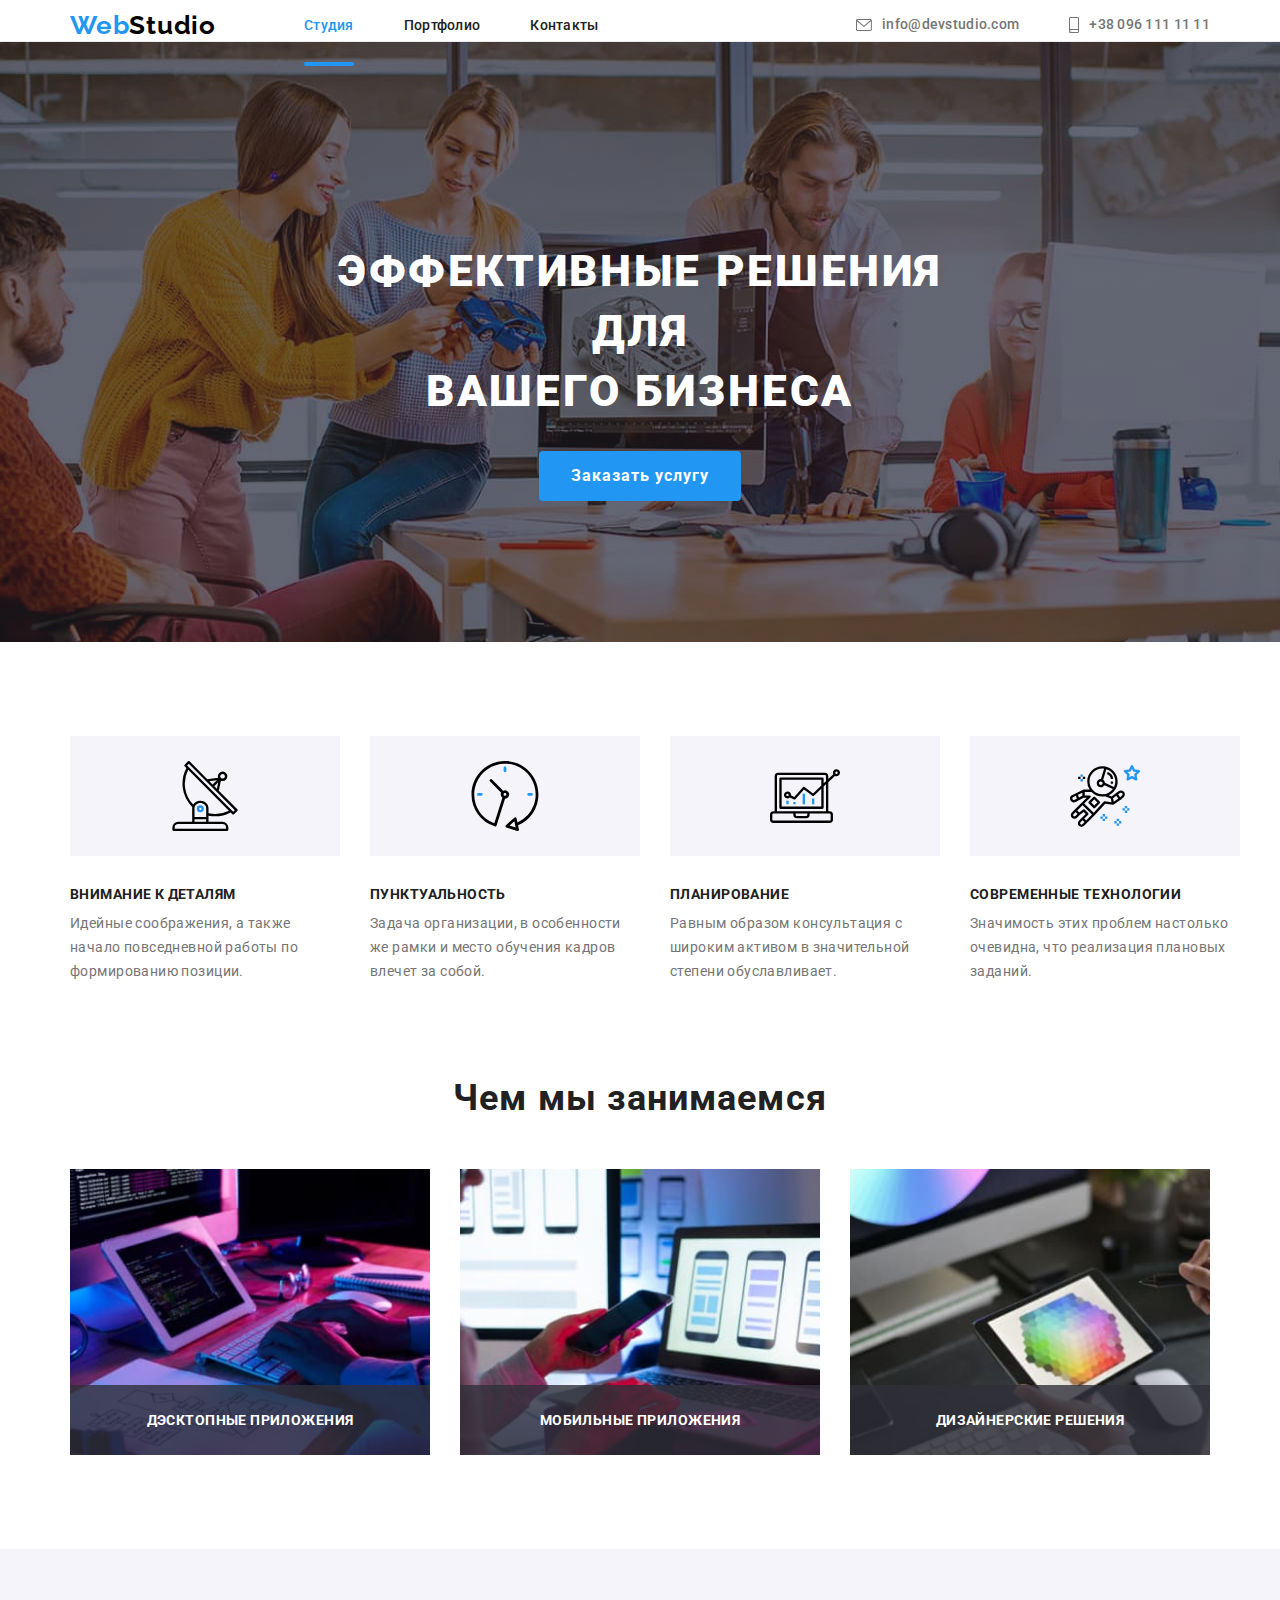
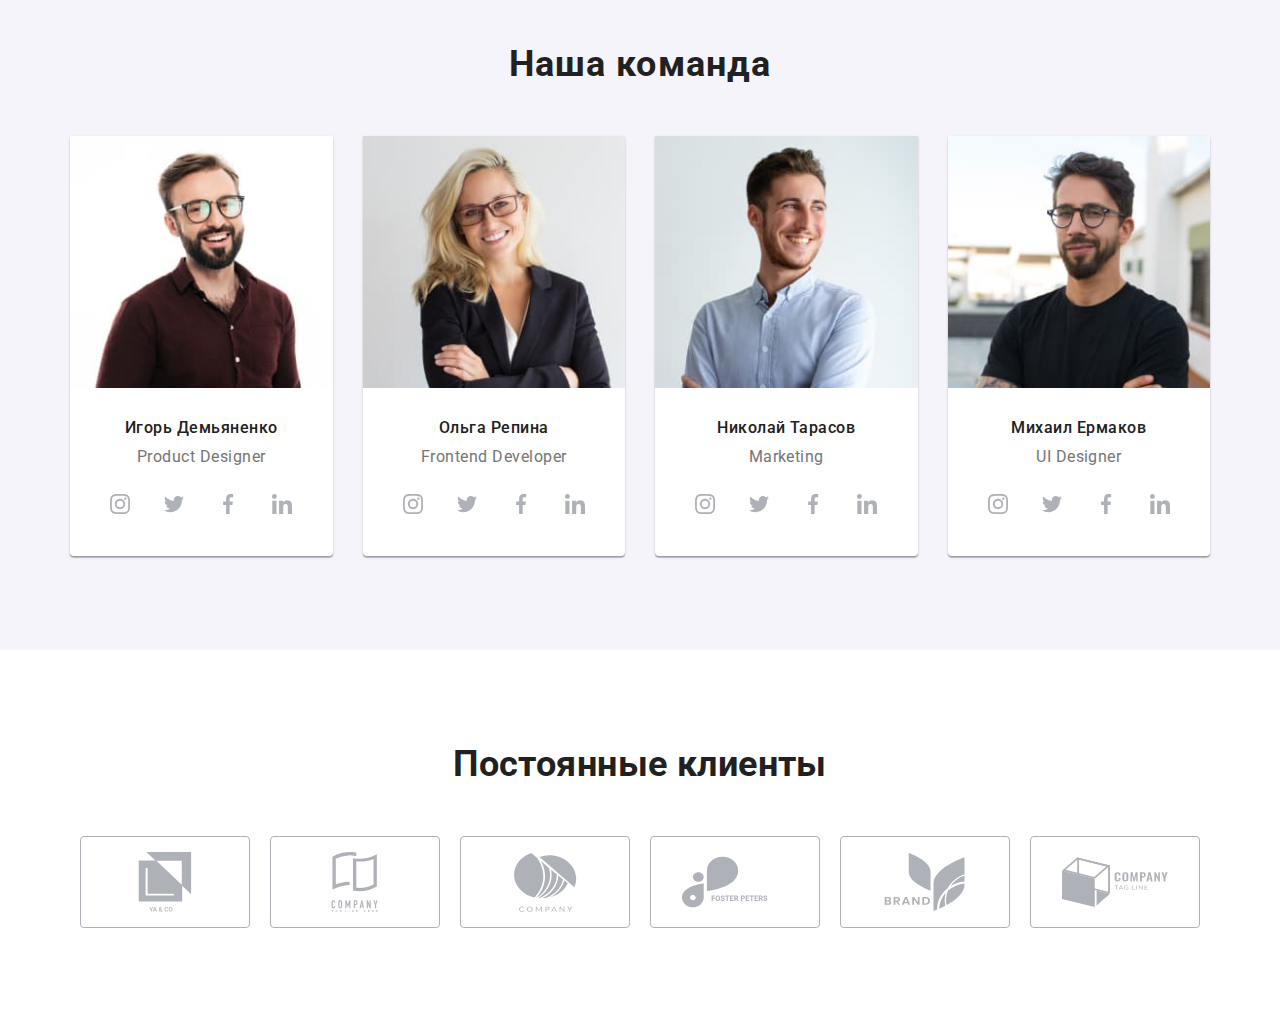
==== commit 38dbca00: "addclientsandother" ====
--- a/index.html
+++ b/index.html
@@ -163,7 +163,7 @@
           </ul>
         </div>
       </section>
-      <!-- <section class="work section">
+      <section class="work section">
         <div class="container">
           <h2 class="work-title">Чем мы занимаемся</h2>
           <ul class="our-work">
@@ -202,8 +202,8 @@
             </li>
           </ul>
         </div>
-      </section> -->
-      <!-- <section class="team section">
+      </section>
+      <section class="team section">
         <div class="container">
           <h2 class="title-team">Наша команда</h2>
           <ul class="our-team">
@@ -345,8 +345,8 @@
             </li>
           </ul>
         </div>
-      </section> -->
-      <!-- <section class="our-clients section">
+      </section>
+      <section class="our-clients section">
         <div class="clients container">
           <h2 class="clients-title">Постоянные клиенты</h2>
           <ul class="list-clients">
@@ -394,7 +394,7 @@
             </li>
           </ul>
         </div>
-      </section> -->
+      </section>
     </main>
     <!-- <footer>
       <div class="container footer-links">
--- a/css/main.min.css
+++ b/css/main.min.css
@@ -1 +1 @@
-:root{--primary-text-colorry: #212121;--accent-text-color: #2196F3;--text-color: #757575;--logo-color-header: #000000;--color-white: #FFFFFF;--bgcolor-black: #2F303A;--adress-color: rgba(255, 255, 255, 0.6);--background-color: #E5E5E5;--background-color-team: #F5F4FA;--font-family-secondary: "Raleway", sans-serif;--font-family-primary: "Roboto", sans-serif;--icons-color: #AFB1B8;--transition-dur-func: 250ms cubic-bezier(0.4, 0, 0.2, 1)}.visually-hidden{position:absolute;width:1px;height:1px;margin:-1px;border:0;padding:0;white-space:nowrap;clip-path:inset(100%);clip:rect(0 0 0 0);overflow:hidden}.modal-close-btn,.footer-user-btn,.footer-user-input-box{display:flex;justify-content:center;align-items:center}.container{padding-left:15px;padding-right:15px}@media screen and (min-width: 480px){.container{width:480px;margin-right:auto;margin-left:auto}}@media screen and (min-width: 768px){.container{width:738px}}@media screen and (min-width: 1200px){.container{width:1170px}}h1,h2,h3,p{margin-top:0;margin-bottom:0}ul,ol{padding-left:0;margin-top:0;margin-bottom:0;list-style:none}img{display:block;max-width:100%;height:auto}.link{text-decoration:none}body{font-family:"Roboto",sans-serif;color:var(--primary-text-colorry);background-color:var(--color-white);font-size:14px;letter-spacing:.03em}ul{list-style:none}a{text-decoration:none}.section{padding-bottom:94px;padding-top:94px}button{cursor:pointer;font-family:var(--font-family-primary);border:none;display:block;margin:0 auto}button:hover,button:focus{background-color:var(--accent-text-color);color:var(--color-white)}@media screen and (max-width: 767px){.mobile-menu{position:fixed;height:100%;width:100%;top:0;left:0;background-color:#fff;visibility:hidden;opacity:0;pointer-events:none}.mobile-menu.is-open{visibility:visible;opacity:1;pointer-events:auto;transition:opacity var(--transition-dur-func),visibility var(--transition-dur-func)}.mobile-menu-open{background-color:rgba(0,0,0,0);border:none;line-height:0;margin:0;padding:0}.mobile-menu__container{position:relative;padding-top:48px;padding-bottom:48px;padding-left:40px}.mobile-menu__btn{position:absolute;background-color:rgba(0,0,0,0);border:none;line-height:0;padding:0;top:10px;right:15px}.mobile-menu__icon.hover-focus{fill:currentColor;transition:color var(--transition-dur-func)}.mobile-menu__icon.hover-focus:hover,.mobile-menu__icon.hover-focus:focus{color:var(--accent-text-color);background-color:rgba(0,0,0,0)}.mobile-navigation a{transition:color var(--transition-dur-func);color:var(--primary-text-colorry);font-weight:500;font-size:40px;line-height:1.17;letter-spacing:.02em}.mobile-navigation a:hover,.mobile-navigation a:focus{color:var(--accent-text-color)}.mobile-contacts a{font-style:normal;font-weight:500;letter-spacing:.02em}.number{font-size:34px;line-height:1.17;color:var(--accent-text-color)}.mail{font-size:24px;line-height:1.16;color:var(--text-color)}.mobile-contacts__link{transition:color var(--transition-dur-func)}.mobile-contacts__link:hover,.mobile-contacts__link:focus{color:var(--accent-text-color)}.mobile-contacts{margin-top:200px}.mobile-social-menu{display:flex;align-items:center;justify-content:space-between;font-size:18px;line-height:1.22;margin-top:64px}.mobile-social-menu a{color:var(--accent-text-color)}}@media screen and (min-width: 768px){.mobile-menu{display:none}}.footer-user-input{display:block;padding-left:16px;width:358px;height:50px;border:1px solid rgba(255,255,255,.3);border-radius:4px;background-color:var(--bgcolor-black);color:var(--color-white);font-size:16px;transition:border-color var(--transition-dur-func)}.footer-user-input:hover,.footer-user-input:focus{border-color:var(--accent-text-color);outline:none}.footer-user-input::placeholder{letter-spacing:.03em;color:rgba(255,255,255,.6)}.footer-user-title{font-weight:700;font-size:14px;line-height:1.14;letter-spacing:.03em;text-transform:uppercase;margin-bottom:20px;color:var(--color-white)}.footer-user-btn{padding:10px 28px;margin-left:12px;box-shadow:0px 4px 4px rgba(0,0,0,.15);border-radius:4px;background-color:var(--accent-text-color);font-weight:700;font-size:16px;line-height:1.88;letter-spacing:.06em;color:var(--color-white)}.footer-user-form{margin-left:auto}.footer-user-icon{fill:currentColor;color:var(--color-white);margin-left:10px}p.overlay-portfolio-text{background:rgba(33,150,243,.9);font-weight:400;font-size:18px;line-height:1.56;letter-spacing:.03em;color:var(--color-white);position:absolute;left:0;top:0;text-align:start;height:100%;width:100%;overflow:auto;transform:translateY(100%);transition:transform 250ms cubic-bezier(0.4, 0, 0.2, 1);padding:63px 24px}.overlay-portfolio{position:relative;display:block;overflow:hidden}.img-portfolio-links:hover .overlay-portfolio-text,.img-portfolio-links:focus .overlay-portfolio-text{transform:translateY(0%)}.backdrop{position:fixed;width:100%;height:100%;background-color:rgba(0,0,0,.2);z-index:100;top:0;left:0;transition:opacity var(--transition-dur-func),visibility var(--transition-dur-func)}.modal{position:absolute;top:50%;left:50%;transform:translate(-50%, -50%);max-width:450px;height:581px;background-color:var(--color-white);padding:40px}@media screen and (min-width: 768px){.modal{max-width:528px}}.modal-close-btn{position:absolute;top:10px;right:10px;background-color:rgba(0,0,0,0);width:30px;height:30px;padding:0;fill:currentColor;color:#000;border:1px solid rgba(0,0,0,.1);border-radius:50%;transition:color var(--transition-dur-func),background-color var(--transition-dur-func)}.modal-close-btn:focus,.modal-close-btn:hover{background-color:var(--accent-text-color);color:var(--color-white)}.backdrop.is-hidden{opacity:0;visibility:hidden;pointer-events:none}.modal-form-btn{padding:10px 52px;background-color:var(--accent-text-color);box-shadow:0px 4px 4px rgba(0,0,0,.15);border-radius:4px;font-weight:700;font-size:16px;line-height:1.88;letter-spacing:.06em;margin-top:30px;color:var(--color-white)}.modal-form-title{font-weight:700;font-size:20px;line-height:1.15;text-align:center}.modal-form-main{display:flex;flex-direction:column;align-items:center}.modal-form-field{width:100%;margin-top:10px}.modal-form-field:nth-child(2){margin-top:12px}.modal-form-field:nth-child(5){margin-bottom:20px}.modal-form-input{position:relative;width:100%;height:40px;border:1px solid rgba(33,33,33,.2);border-radius:4px;padding-left:42px;font-size:16px;transition:border-color var(--transition-dur-func)}.modal-form-input:focus{border-color:var(--accent-text-color);outline:none}.hover-box{position:absolute;width:100%;height:100%;border:1px solid rgba(33,33,33,.2);border-radius:4px;top:0;left:0;transition:border-color var(--transition-dur-func)}.hover-box:hover{border-color:var(--accent-text-color)}.modal-form-input-desc{display:block;margin-bottom:4px;font-size:12px;line-height:1.16;letter-spacing:.01em;color:var(--text-color)}.modal-form-input-box{display:block;position:relative}.modal-form-input-icon{display:block;position:absolute;top:50%;left:14px;transform:translateY(-50%);fill:currentColor;transition:color var(--transition-dur-func)}.modal-form-input:focus+.modal-form-input-icon,.hover-box:hover+.modal-form-input-icon{color:var(--accent-text-color)}.modal-form-message{position:relative;resize:none;width:100%;height:120px;padding:12px 16px;border:1px solid rgba(33,33,33,.2);border-radius:4px;transition:border-color var(--transition-dur-func);overflow:auto}.modal-form-message::placeholder{text-transform:uppercase}.modal-form-message:focus,.modal-form-message:hover{border-color:var(--accent-text-color);outline:none}.modal-form-check-desc{font-weight:400;font-size:14px;line-height:1.71;letter-spacing:.03em;color:var(--text-color)}.modal-form-check-desc::before{content:"";display:inline-flex;width:16px;height:15px;border-radius:2px;border:1px solid var(--primary-text-colorry);cursor:pointer;margin:0}.modal-form-check:checked+.modal-form-check-desc::before{background-image:url(../images/check.svg);background-size:contain;background-position:50% 50%}.modal-form-check-link{color:var(--accent-text-color)}@media screen and (max-width: 767px){.header-navigation__links{display:none}.header__contacts{display:none}}.header-container{display:flex;align-items:center;justify-content:space-between;padding-top:10px}.logo{font-family:"Raleway";font-style:normal;font-weight:700;font-size:24px;line-height:1.16;letter-spacing:.03em;text-decoration:none;color:var(--accent-text-color)}.logo__studio{color:var(--logo-color-header)}@media screen and (min-width: 768px){.mobile-menu-open{display:none}.header-navigation{display:flex;align-items:center}.header-navigation__links{display:flex;margin-left:88px;gap:50px}.header{border-bottom:1px solid #ececec}.header-navigation__links a{transition:color var(--transition-dur-func);font-style:normal;color:var(--primary-text-colorry);font-weight:500;font-size:14px;line-height:1.14;letter-spacing:.02em}.header-navigation__links a:hover,.header-navigation__links a:focus{color:var(--accent-text-color)}.header__contacts{text-align:start}.header__contacts-box--margin{margin-bottom:10px}.header-navigation__link{position:relative;transition:color var(--transition-dur-func)}.header-navigation__link:hover,.header-navigation__link:focus{color:var(--accent-text-color)}.header__contact-link{position:relative;transition:color var(--transition-dur-func)}.header__contact-link:hover,.header__contact-link:focus{color:var(--accent-text-color)}.current::after{content:"";position:absolute;display:flex;margin-top:28px;width:100%;height:4px;border-radius:2px;background-color:var(--accent-text-color)}.icon-letter{margin-right:10px;fill:currentColor}.icon-phone{margin-right:10px;fill:currentColor}.header__contacts a{display:flex;align-items:center;font-style:normal;font-weight:500;font-size:14px;line-height:1.14;letter-spacing:.02em;color:var(--text-color)}.header-navigation__links .current{color:var(--accent-text-color)}.logo{font-size:26px;line-height:1.19;text-decoration:none;color:var(--accent-text-color)}.logo__studio{color:var(--logo-color-header)}}@media screen and (min-width: 1200px){.header__contacts{display:flex;margin-left:auto;gap:50px;align-items:center}.header__contacts-box{display:flex;justify-content:center;align-items:center}.header__contacts-box--margin{margin-bottom:0}}@media screen and (max-width: 767px){.hero{background-image:linear-gradient(rgba(47, 48, 58, 0.4), rgba(47, 48, 58, 0.4)),url(..//images/bgheroimg.jpg);background-repeat:no-repeat;background-size:cover;background-position:center;max-width:767px;background-color:#c4c4c4}.hero_position{margin:0 auto;padding:118px 60px}.hero__title{font-weight:900;font-size:26px;line-height:1.61;text-align:center;letter-spacing:.06em;text-transform:uppercase;color:var(--color-white, white);display:block;margin-bottom:30px;margin-left:auto;margin-right:auto}.hero__button{font-weight:700;font-size:16px;line-height:1.875;text-align:center;letter-spacing:.06em;color:var(--color-white, white);background:var(--accent-text-color);padding-top:10px;padding-bottom:10px;padding-left:32px;padding-right:32px;border:none;display:block;min-width:200px;border-radius:4px;margin-left:auto;margin-right:auto}}@media screen and (min-width: 768px){.hero{background-image:linear-gradient(rgba(47, 48, 58, 0.4), rgba(47, 48, 58, 0.4)),url(..//images/bgheroimg.jpg);background-repeat:no-repeat;background-size:cover;background-position:center;min-width:767px;background-color:#c4c4c4}.hero_position{margin:0 auto;padding:118px 60px}.hero__title{font-weight:900;font-size:26px;line-height:1.61;text-align:center;letter-spacing:.06em;text-transform:uppercase;color:var(--color-white, white);display:block;margin-bottom:30px;margin-left:auto;margin-right:auto}.hero__button{font-weight:700;font-size:16px;line-height:1.875;text-align:center;letter-spacing:.06em;color:var(--color-white, white);background:var(--accent-text-color);padding-top:10px;padding-bottom:10px;padding-left:32px;padding-right:32px;border:none;display:block;min-width:200px;border-radius:4px;margin-left:auto;margin-right:auto}}@media screen and (min-width: 1200px){.hero{background-image:linear-gradient(rgba(47, 48, 58, 0.4), rgba(47, 48, 58, 0.4)),url(..//images/bgheroimg.jpg);background-repeat:no-repeat;background-size:1600px;background-size:cover;max-width:1600px;height:600px;background-color:#c4c4c4}.hero_position{margin:0 auto;padding:200px 0}.hero__title{font-weight:900;font-size:44px;line-height:1.36;text-align:center;letter-spacing:.06em;text-transform:uppercase;color:var(--color-white, white);display:block;margin-bottom:30px;margin-left:auto;margin-right:auto;width:696px}.hero__button{font-weight:700;font-size:16px;line-height:1.875;text-align:center;letter-spacing:.06em;color:var(--color-white, white);background:var(--accent-text-color);padding-top:10px;padding-bottom:10px;padding-left:32px;padding-right:32px;border:none;display:block;min-width:200px;border-radius:4px;margin-left:auto;margin-right:auto}}@media screen and (max-width: 767px){.icons-advantage{background:#f5f4fa;border-radius:4px;max-width:100%;height:120px;padding:25px 101px}.advantage h3{font-style:normal;font-weight:700;font-size:14px;line-height:1.143;letter-spacing:.03em;text-transform:uppercase;color:var(--primary-text-colorry)}.advantage p{font-style:normal;font-weight:400;font-size:14px;line-height:1.7;letter-spacing:.03em;color:var(--text-color, #757575)}.items-advantage{text-align:start;margin-bottom:30px}.our-advantage h3{margin-bottom:10px;text-align:center}}@media screen and (min-width: 768px){.icons-advantage{background:#f5f4fa;border-radius:4px;width:70px;height:70px}.advantage h3{font-style:normal;font-weight:700;font-size:14px;line-height:1.143;letter-spacing:.03em;text-transform:uppercase;color:var(--primary-text-colorry)}.advantage p{font-style:normal;font-weight:400;font-size:14px;line-height:1.7;letter-spacing:.03em;color:var(--text-color, #757575)}.items-advantage{text-align:start;margin-bottom:30px;display:flex;justify-content:center;align-items:center;background-color:var(--background-color-team);padding-top:25px;padding-bottom:25px}.our-advantage h3{margin-bottom:10px;text-align:start}.our-advantage li{width:300px}.our-advantage{display:flex;justify-content:center;gap:30px;flex-wrap:wrap}}@media screen and (min-width: 1200px){.advantage h3{font-style:normal;font-weight:700;font-size:14px;line-height:1.143;letter-spacing:.03em;text-transform:uppercase;color:var(--primary-text-colorry)}.advantage p{font-style:normal;font-weight:400;font-size:14px;line-height:1.7;letter-spacing:.03em;color:var(--text-color, #757575)}.our-advantage{display:flex;justify-content:center;gap:30px}.our-advantage h3{margin-bottom:10px}.items-advantage{width:270px;text-align:start;margin-bottom:30px}}.our-work{display:flex;flex-wrap:wrap;gap:30px;justify-content:center}.work-title{font-style:normal;font-weight:700;font-size:36px;line-height:1.17;text-align:center;letter-spacing:.03em;margin-bottom:50px;color:var(--primary-text-colorry)}.work{padding-top:0px}.work-img-text{font-weight:700;line-height:1.14;text-align:center;text-transform:uppercase;color:#fff;background:rgba(47,48,58,.8);position:absolute;width:100%;height:70px;bottom:0%;display:flex;justify-content:center;align-items:center}.our-work-img{position:relative}.team{background-color:var(--background-color-team)}.team-img-titles{margin-bottom:10px}.info-team{padding:30px 0}.title-team{font-style:normal;font-weight:700;font-size:36px;line-height:1.17;text-align:center;letter-spacing:.03em;color:var(--primary-text-colorry);margin-bottom:50px;margin-left:auto;margin-right:auto}.our-team h3{font-style:normal;font-weight:500;font-size:16px;line-height:1.19;letter-spacing:.03em;color:var(--primary-text-colorry)}.our-team p{font-style:normal;font-weight:400;font-size:16px;line-height:1.19;letter-spacing:.03em;color:var(--text-color)}.our-team{display:flex;flex-wrap:wrap;gap:30px;justify-content:center;text-align:center}.our-team li{background-color:#fff;border-radius:0px 0px 4px 4px;box-shadow:0px 1px 3px rgba(0,0,0,.12),0px 1px 1px rgba(0,0,0,.14),0px 2px 1px rgba(0,0,0,.2)}.social-list-team{display:flex;gap:10px;justify-content:center;margin-top:16px}.social-list-team li{box-shadow:none}.social-links-team{display:flex;width:44px;border-radius:50%;height:44px;background-color:#fff;justify-content:center;align-items:center;color:var(--icons-color);transition:color var(--transition-dur-func),background-color var(--transition-dur-func)}.social-links-team:hover,.social-links-team:focus{color:var(--color-white);background-color:var(--accent-text-color)}.social-team-icons{fill:currentColor}.clients-items{display:flex;width:170px;height:92px;justify-content:center;align-items:center}.clients-title{text-align:center;margin-bottom:50px;font-weight:700;font-size:36px;line-height:1.16}.list-clients{display:flex;justify-content:center;gap:30px}.links-clients{display:flex;border:1px solid #afb1b8;border-radius:4px;width:170px;height:92px;justify-content:center;align-items:center;color:var(--icons-color);transition:color var(--transition-dur-func),border-color var(--transition-dur-func)}.links-clients:hover,.links-clients:focus{border-color:var(--accent-text-color);color:var(--accent-text-color)}.clients-icon{fill:currentColor}.social-links-items-footer{display:flex;width:44px;color:var(--color-white);height:44px;border-radius:50%;background-color:rgba(255,255,255,.1);justify-content:center;align-items:center;transition:background-color var(--transition-dur-func)}.social-links-items-footer:hover,.social-links-items-footer:focus{background-color:var(--accent-text-color)}.footer-list-title{font-weight:700;font-size:14px;line-height:1.14;letter-spacing:.03em;text-transform:uppercase;color:var(--color-white);margin-bottom:20px}.social-links-list{display:flex;width:206px;gap:10px}.footer-links{display:flex;align-items:baseline}.social-links-footer{margin-left:70px}address{margin-top:20px}.links-address li:not(:last-child){margin-bottom:9px}.links-address a{font-style:normal;font-weight:400;font-size:14px;line-height:1.7;letter-spacing:.03em;color:var(--adress-color);transition:color var(--transition-dur-func)}.links-address a:hover,.links-address a:focus{color:var(--accent-text-color)}footer{background-color:var(--bgcolor-black);padding:60px 0}.logo-studio-footer{color:var(--color-white)}.social-list-icons-footer{fill:currentColor}.portfolio-menu{display:flex;justify-content:center;gap:8px;margin-bottom:50px}.img-portfolio{display:flex;flex-wrap:wrap;gap:30px}.img-portfolio li{width:370px}.img-portfolio-items,.portfolio-menu-items{transition:box-shadow var(--transition-dur-func)}.img-portfolio-links{display:block;transition:box-shadow var(--transition-dur-func)}.img-portfolio-links:hover,.img-portfolio-links:focus{box-shadow:0px 1px 1px rgba(0,0,0,.12),0px 4px 4px rgba(0,0,0,.06),1px 4px 6px rgba(0,0,0,.16)}.btn-portfolio-menu:hover,.btn-portfolio-menu:focus{box-shadow:0px 1px 1px rgba(0,0,0,.12),0px 4px 4px rgba(0,0,0,.06),1px 4px 6px rgba(0,0,0,.16);background-color:var(--accent-text-color);color:var(--color-white)}.galery-portfolio button{font-family:"Roboto",sans-serif;font-style:normal;font-weight:500;font-size:16px;line-height:1.625;letter-spacing:.03em;color:var(--primary-text-colorry);background-color:var(--background-color-team);border-radius:4px;border:var(--primary-text-colorry);padding:6px 22px;border:none;display:block;min-width:70px;border-radius:4px;margin-left:auto;margin-right:auto;transition:background-color var(--transition-dur-func),color var(--transition-dur-func),box-shadow var(--transition-dur-func)}.galery-portfolio h2{font-style:normal;font-weight:700;font-size:18px;line-height:2;letter-spacing:.06em;color:var(--primary-text-colorry)}.galery-portfolio p{font-style:normal;font-weight:400;font-size:16px;line-height:1.875;letter-spacing:.03em;margin-top:4px}.info-portfolio p{color:var(--text-color)}.galery-portfolio::not-child{color:var(--color-white)}.info-portfolio{border:1px solid #eee;padding:20px 24px}/*# sourceMappingURL=main.min.css.map */+:root{--primary-text-colorry: #212121;--accent-text-color: #2196F3;--text-color: #757575;--logo-color-header: #000000;--color-white: #FFFFFF;--bgcolor-black: #2F303A;--adress-color: rgba(255, 255, 255, 0.6);--background-color: #E5E5E5;--background-color-team: #F5F4FA;--font-family-secondary: "Raleway", sans-serif;--font-family-primary: "Roboto", sans-serif;--icons-color: #AFB1B8;--transition-dur-func: 250ms cubic-bezier(0.4, 0, 0.2, 1)}.visually-hidden{position:absolute;width:1px;height:1px;margin:-1px;border:0;padding:0;white-space:nowrap;clip-path:inset(100%);clip:rect(0 0 0 0);overflow:hidden}.modal-close-btn,.footer-user-btn,.footer-user-input-box{display:flex;justify-content:center;align-items:center}.container{padding-left:15px;padding-right:15px}@media screen and (min-width: 480px){.container{width:480px;margin-right:auto;margin-left:auto}}@media screen and (min-width: 768px){.container{width:738px}}@media screen and (min-width: 1200px){.container{width:1170px}}h1,h2,h3,p{margin-top:0;margin-bottom:0}ul,ol{padding-left:0;margin-top:0;margin-bottom:0;list-style:none}img{display:block;max-width:100%;height:auto}.link{text-decoration:none}body{font-family:"Roboto",sans-serif;color:var(--primary-text-colorry);background-color:var(--color-white);font-size:14px;letter-spacing:.03em}ul{list-style:none}a{text-decoration:none}.section{padding-bottom:94px;padding-top:94px}button{cursor:pointer;font-family:var(--font-family-primary);border:none;display:block;margin:0 auto}button:hover,button:focus{background-color:var(--accent-text-color);color:var(--color-white)}@media screen and (max-width: 767px){.mobile-menu{position:fixed;height:100%;width:100%;top:0;left:0;background-color:#fff;visibility:hidden;opacity:0;pointer-events:none}.mobile-menu.is-open{visibility:visible;opacity:1;pointer-events:auto;transition:opacity var(--transition-dur-func),visibility var(--transition-dur-func)}.mobile-menu-open{background-color:rgba(0,0,0,0);border:none;line-height:0;margin:0;padding:0}.mobile-menu__container{position:relative;padding-top:48px;padding-bottom:48px;padding-left:40px}.mobile-menu__btn{position:absolute;background-color:rgba(0,0,0,0);border:none;line-height:0;padding:0;top:10px;right:15px}.mobile-menu__icon.hover-focus{fill:currentColor;transition:color var(--transition-dur-func)}.mobile-menu__icon.hover-focus:hover,.mobile-menu__icon.hover-focus:focus{color:var(--accent-text-color);background-color:rgba(0,0,0,0)}.mobile-navigation a{transition:color var(--transition-dur-func);color:var(--primary-text-colorry);font-weight:500;font-size:40px;line-height:1.17;letter-spacing:.02em}.mobile-navigation a:hover,.mobile-navigation a:focus{color:var(--accent-text-color)}.mobile-contacts a{font-style:normal;font-weight:500;letter-spacing:.02em}.number{font-size:34px;line-height:1.17;color:var(--accent-text-color)}.mail{font-size:24px;line-height:1.16;color:var(--text-color)}.mobile-contacts__link{transition:color var(--transition-dur-func)}.mobile-contacts__link:hover,.mobile-contacts__link:focus{color:var(--accent-text-color)}.mobile-contacts{margin-top:200px}.mobile-social-menu{display:flex;align-items:center;justify-content:space-between;font-size:18px;line-height:1.22;margin-top:64px}.mobile-social-menu a{color:var(--accent-text-color)}}@media screen and (min-width: 768px){.mobile-menu{display:none}}.footer-user-input{display:block;padding-left:16px;width:358px;height:50px;border:1px solid rgba(255,255,255,.3);border-radius:4px;background-color:var(--bgcolor-black);color:var(--color-white);font-size:16px;transition:border-color var(--transition-dur-func)}.footer-user-input:hover,.footer-user-input:focus{border-color:var(--accent-text-color);outline:none}.footer-user-input::placeholder{letter-spacing:.03em;color:rgba(255,255,255,.6)}.footer-user-title{font-weight:700;font-size:14px;line-height:1.14;letter-spacing:.03em;text-transform:uppercase;margin-bottom:20px;color:var(--color-white)}.footer-user-btn{padding:10px 28px;margin-left:12px;box-shadow:0px 4px 4px rgba(0,0,0,.15);border-radius:4px;background-color:var(--accent-text-color);font-weight:700;font-size:16px;line-height:1.88;letter-spacing:.06em;color:var(--color-white)}.footer-user-form{margin-left:auto}.footer-user-icon{fill:currentColor;color:var(--color-white);margin-left:10px}p.overlay-portfolio-text{background:rgba(33,150,243,.9);font-weight:400;font-size:18px;line-height:1.56;letter-spacing:.03em;color:var(--color-white);position:absolute;left:0;top:0;text-align:start;height:100%;width:100%;overflow:auto;transform:translateY(100%);transition:transform 250ms cubic-bezier(0.4, 0, 0.2, 1);padding:63px 24px}.overlay-portfolio{position:relative;display:block;overflow:hidden}.img-portfolio-links:hover .overlay-portfolio-text,.img-portfolio-links:focus .overlay-portfolio-text{transform:translateY(0%)}.backdrop{position:fixed;width:100%;height:100%;background-color:rgba(0,0,0,.2);z-index:100;top:0;left:0;transition:opacity var(--transition-dur-func),visibility var(--transition-dur-func)}.modal{position:absolute;top:50%;left:50%;transform:translate(-50%, -50%);max-width:450px;height:581px;background-color:var(--color-white);padding:40px}@media screen and (min-width: 768px){.modal{max-width:528px}}.modal-close-btn{position:absolute;top:10px;right:10px;background-color:rgba(0,0,0,0);width:30px;height:30px;padding:0;fill:currentColor;color:#000;border:1px solid rgba(0,0,0,.1);border-radius:50%;transition:color var(--transition-dur-func),background-color var(--transition-dur-func)}.modal-close-btn:focus,.modal-close-btn:hover{background-color:var(--accent-text-color);color:var(--color-white)}.backdrop.is-hidden{opacity:0;visibility:hidden;pointer-events:none}.modal-form-btn{padding:10px 52px;background-color:var(--accent-text-color);box-shadow:0px 4px 4px rgba(0,0,0,.15);border-radius:4px;font-weight:700;font-size:16px;line-height:1.88;letter-spacing:.06em;margin-top:30px;color:var(--color-white)}.modal-form-title{font-weight:700;font-size:20px;line-height:1.15;text-align:center}.modal-form-main{display:flex;flex-direction:column;align-items:center}.modal-form-field{width:100%;margin-top:10px}.modal-form-field:nth-child(2){margin-top:12px}.modal-form-field:nth-child(5){margin-bottom:20px}.modal-form-input{position:relative;width:100%;height:40px;border:1px solid rgba(33,33,33,.2);border-radius:4px;padding-left:42px;font-size:16px;transition:border-color var(--transition-dur-func)}.modal-form-input:focus{border-color:var(--accent-text-color);outline:none}.hover-box{position:absolute;width:100%;height:100%;border:1px solid rgba(33,33,33,.2);border-radius:4px;top:0;left:0;transition:border-color var(--transition-dur-func)}.hover-box:hover{border-color:var(--accent-text-color)}.modal-form-input-desc{display:block;margin-bottom:4px;font-size:12px;line-height:1.16;letter-spacing:.01em;color:var(--text-color)}.modal-form-input-box{display:block;position:relative}.modal-form-input-icon{display:block;position:absolute;top:50%;left:14px;transform:translateY(-50%);fill:currentColor;transition:color var(--transition-dur-func)}.modal-form-input:focus+.modal-form-input-icon,.hover-box:hover+.modal-form-input-icon{color:var(--accent-text-color)}.modal-form-message{position:relative;resize:none;width:100%;height:120px;padding:12px 16px;border:1px solid rgba(33,33,33,.2);border-radius:4px;transition:border-color var(--transition-dur-func);overflow:auto}.modal-form-message::placeholder{text-transform:uppercase}.modal-form-message:focus,.modal-form-message:hover{border-color:var(--accent-text-color);outline:none}.modal-form-check-desc{font-weight:400;font-size:14px;line-height:1.71;letter-spacing:.03em;color:var(--text-color)}.modal-form-check-desc::before{content:"";display:inline-flex;width:16px;height:15px;border-radius:2px;border:1px solid var(--primary-text-colorry);cursor:pointer;margin:0}.modal-form-check:checked+.modal-form-check-desc::before{background-image:url(../images/check.svg);background-size:contain;background-position:50% 50%}.modal-form-check-link{color:var(--accent-text-color)}@media screen and (max-width: 767px){.header-navigation__links{display:none}.header__contacts{display:none}}.header-container{display:flex;align-items:center;justify-content:space-between;padding-top:10px}.logo{font-family:"Raleway";font-style:normal;font-weight:700;font-size:24px;line-height:1.16;letter-spacing:.03em;text-decoration:none;color:var(--accent-text-color)}.logo__studio{color:var(--logo-color-header)}@media screen and (min-width: 768px){.mobile-menu-open{display:none}.header-navigation{display:flex;align-items:center}.header-navigation__links{display:flex;margin-left:88px;gap:50px}.header{border-bottom:1px solid #ececec}.header-navigation__links a{transition:color var(--transition-dur-func);font-style:normal;color:var(--primary-text-colorry);font-weight:500;font-size:14px;line-height:1.14;letter-spacing:.02em}.header-navigation__links a:hover,.header-navigation__links a:focus{color:var(--accent-text-color)}.header__contacts{text-align:start}.header__contacts-box--margin{margin-bottom:10px}.header-navigation__link{position:relative;transition:color var(--transition-dur-func)}.header-navigation__link:hover,.header-navigation__link:focus{color:var(--accent-text-color)}.header__contact-link{position:relative;transition:color var(--transition-dur-func)}.header__contact-link:hover,.header__contact-link:focus{color:var(--accent-text-color)}.current::after{content:"";position:absolute;display:flex;margin-top:28px;width:100%;height:4px;border-radius:2px;background-color:var(--accent-text-color)}.icon-letter{margin-right:10px;fill:currentColor}.icon-phone{margin-right:10px;fill:currentColor}.header__contacts a{display:flex;align-items:center;font-style:normal;font-weight:500;font-size:14px;line-height:1.14;letter-spacing:.02em;color:var(--text-color)}.header-navigation__links .current{color:var(--accent-text-color)}.logo{font-size:26px;line-height:1.19;text-decoration:none;color:var(--accent-text-color)}.logo__studio{color:var(--logo-color-header)}}@media screen and (min-width: 1200px){.header__contacts{display:flex;margin-left:auto;gap:50px;align-items:center}.header__contacts-box{display:flex;justify-content:center;align-items:center}.header__contacts-box--margin{margin-bottom:0}}@media screen and (max-width: 767px){.hero{background-image:linear-gradient(rgba(47, 48, 58, 0.4), rgba(47, 48, 58, 0.4)),url(..//images/bgheroimg.jpg);background-repeat:no-repeat;background-size:cover;background-position:center;max-width:767px;background-color:#c4c4c4}.hero_position{margin:0 auto;padding:118px 60px}.hero__title{font-weight:900;font-size:26px;line-height:1.61;text-align:center;letter-spacing:.06em;text-transform:uppercase;color:var(--color-white, white);display:block;margin-bottom:30px;margin-left:auto;margin-right:auto}.hero__button{font-weight:700;font-size:16px;line-height:1.875;text-align:center;letter-spacing:.06em;color:var(--color-white, white);background:var(--accent-text-color);padding-top:10px;padding-bottom:10px;padding-left:32px;padding-right:32px;border:none;display:block;min-width:200px;border-radius:4px;margin-left:auto;margin-right:auto}}@media screen and (min-width: 768px){.hero{background-image:linear-gradient(rgba(47, 48, 58, 0.4), rgba(47, 48, 58, 0.4)),url(..//images/bgheroimg.jpg);background-repeat:no-repeat;background-size:cover;background-position:center;min-width:767px;background-color:#c4c4c4}.hero_position{margin:0 auto;padding:118px 60px}.hero__title{font-weight:900;font-size:26px;line-height:1.61;text-align:center;letter-spacing:.06em;text-transform:uppercase;color:var(--color-white, white);display:block;margin-bottom:30px;margin-left:auto;margin-right:auto}.hero__button{font-weight:700;font-size:16px;line-height:1.875;text-align:center;letter-spacing:.06em;color:var(--color-white, white);background:var(--accent-text-color);padding-top:10px;padding-bottom:10px;padding-left:32px;padding-right:32px;border:none;display:block;min-width:200px;border-radius:4px;margin-left:auto;margin-right:auto}}@media screen and (min-width: 1200px){.hero{background-image:linear-gradient(rgba(47, 48, 58, 0.4), rgba(47, 48, 58, 0.4)),url(..//images/bgheroimg.jpg);background-repeat:no-repeat;background-size:1600px;background-size:cover;max-width:1600px;height:600px;background-color:#c4c4c4}.hero_position{margin:0 auto;padding:200px 0}.hero__title{font-weight:900;font-size:44px;line-height:1.36;text-align:center;letter-spacing:.06em;text-transform:uppercase;color:var(--color-white, white);display:block;margin-bottom:30px;margin-left:auto;margin-right:auto;width:696px}.hero__button{font-weight:700;font-size:16px;line-height:1.875;text-align:center;letter-spacing:.06em;color:var(--color-white, white);background:var(--accent-text-color);padding-top:10px;padding-bottom:10px;padding-left:32px;padding-right:32px;border:none;display:block;min-width:200px;border-radius:4px;margin-left:auto;margin-right:auto}}@media screen and (max-width: 767px){.icons-advantage{background:#f5f4fa;border-radius:4px;max-width:100%;height:120px;padding:25px 101px}.advantage h3{font-style:normal;font-weight:700;font-size:14px;line-height:1.143;letter-spacing:.03em;text-transform:uppercase;color:var(--primary-text-colorry)}.advantage p{font-style:normal;font-weight:400;font-size:14px;line-height:1.7;letter-spacing:.03em;color:var(--text-color, #757575)}.items-advantage{text-align:start;margin-bottom:30px}.our-advantage h3{margin-bottom:10px;text-align:center}}@media screen and (min-width: 768px){.icons-advantage{background:#f5f4fa;border-radius:4px;width:70px;height:70px}.advantage h3{font-style:normal;font-weight:700;font-size:14px;line-height:1.143;letter-spacing:.03em;text-transform:uppercase;color:var(--primary-text-colorry)}.advantage p{font-style:normal;font-weight:400;font-size:14px;line-height:1.7;letter-spacing:.03em;color:var(--text-color, #757575)}.items-advantage{text-align:start;margin-bottom:30px;display:flex;justify-content:center;align-items:center;background-color:var(--background-color-team);padding-top:25px;padding-bottom:25px}.our-advantage h3{margin-bottom:10px;text-align:start}.our-advantage li{width:300px}.our-advantage{display:flex;justify-content:center;gap:30px;flex-wrap:wrap}}@media screen and (min-width: 1200px){.advantage h3{font-style:normal;font-weight:700;font-size:14px;line-height:1.143;letter-spacing:.03em;text-transform:uppercase;color:var(--primary-text-colorry)}.advantage p{font-style:normal;font-weight:400;font-size:14px;line-height:1.7;letter-spacing:.03em;color:var(--text-color, #757575)}.our-advantage{justify-content:space-between;flex-wrap:nowrap}.our-advantage h3{margin-bottom:10px}.items-advantage{width:270px}}@media screen and (max-width: 1199px){.work{display:none}}@media screen and (min-width: 1200px){.our-work{display:flex;gap:30px;justify-content:space-between}.work-title{font-style:normal;font-weight:700;font-size:36px;line-height:1.17;text-align:center;letter-spacing:.03em;margin-bottom:50px;color:var(--primary-text-colorry)}.work{padding-top:0px}.work-img-text{font-weight:700;line-height:1.14;text-align:center;text-transform:uppercase;color:#fff;background:rgba(47,48,58,.8);position:absolute;width:100%;height:70px;bottom:0%;display:flex;justify-content:center;align-items:center}.our-work-img{position:relative}}@media screen and (min-width: 200px){.team{background-color:var(--background-color-team)}.team-img-titles{margin-bottom:10px}.info-team{padding:30px 0}.title-team{font-style:normal;font-weight:700;font-size:36px;line-height:1.17;text-align:center;letter-spacing:.03em;color:var(--primary-text-colorry);margin-bottom:50px;margin-left:auto;margin-right:auto}.our-team h3{font-style:normal;font-weight:500;font-size:16px;line-height:1.19;letter-spacing:.03em;color:var(--primary-text-colorry)}.our-team p{font-style:normal;font-weight:400;font-size:16px;line-height:1.19;letter-spacing:.03em;color:var(--text-color)}.our-team{display:flex;flex-wrap:wrap;gap:30px;justify-content:center;text-align:center}.our-team li{background-color:#fff;border-radius:0px 0px 4px 4px;box-shadow:0px 1px 3px rgba(0,0,0,.12),0px 1px 1px rgba(0,0,0,.14),0px 2px 1px rgba(0,0,0,.2)}.social-list-team{display:flex;gap:10px;justify-content:center;margin-top:16px}.social-list-team li{box-shadow:none}.social-links-team{display:flex;width:44px;border-radius:50%;height:44px;background-color:#fff;justify-content:center;align-items:center;color:var(--icons-color);transition:color var(--transition-dur-func),background-color var(--transition-dur-func)}.social-links-team:hover,.social-links-team:focus{color:var(--color-white);background-color:var(--accent-text-color)}.social-team-icons{fill:currentColor}}@media screen and (min-width: 1200px){.our-team{flex-wrap:nowrap}}@media screen and (min-width: 200px){.clients-title{text-align:center;margin-bottom:50px;font-weight:700;font-size:36px;line-height:1.16}.list-clients{display:flex;justify-content:center;gap:30px;flex-wrap:wrap}.links-clients{display:flex;border:1px solid #afb1b8;border-radius:4px;width:210px;height:92px;justify-content:center;align-items:center;color:var(--icons-color);transition:color var(--transition-dur-func),border-color var(--transition-dur-func)}.links-clients:hover,.links-clients:focus{border-color:var(--accent-text-color);color:var(--accent-text-color)}.clients-icon{fill:currentColor}}@media screen and (min-width: 768px){.links-clients{width:226px}.clients-items{display:flex;justify-content:center;align-items:center}}@media screen and (min-width: 1200px){.links-clients{width:170px}.list-clients{gap:20px}}.social-links-items-footer{display:flex;width:44px;color:var(--color-white);height:44px;border-radius:50%;background-color:rgba(255,255,255,.1);justify-content:center;align-items:center;transition:background-color var(--transition-dur-func)}.social-links-items-footer:hover,.social-links-items-footer:focus{background-color:var(--accent-text-color)}.footer-list-title{font-weight:700;font-size:14px;line-height:1.14;letter-spacing:.03em;text-transform:uppercase;color:var(--color-white);margin-bottom:20px}.social-links-list{display:flex;width:206px;gap:10px}.footer-links{display:flex;align-items:baseline}.social-links-footer{margin-left:70px}address{margin-top:20px}.links-address li:not(:last-child){margin-bottom:9px}.links-address a{font-style:normal;font-weight:400;font-size:14px;line-height:1.7;letter-spacing:.03em;color:var(--adress-color);transition:color var(--transition-dur-func)}.links-address a:hover,.links-address a:focus{color:var(--accent-text-color)}footer{background-color:var(--bgcolor-black);padding:60px 0}.logo-studio-footer{color:var(--color-white)}.social-list-icons-footer{fill:currentColor}.portfolio-menu{display:flex;justify-content:center;gap:8px;margin-bottom:50px}.img-portfolio{display:flex;flex-wrap:wrap;gap:30px}.img-portfolio li{width:370px}.img-portfolio-items,.portfolio-menu-items{transition:box-shadow var(--transition-dur-func)}.img-portfolio-links{display:block;transition:box-shadow var(--transition-dur-func)}.img-portfolio-links:hover,.img-portfolio-links:focus{box-shadow:0px 1px 1px rgba(0,0,0,.12),0px 4px 4px rgba(0,0,0,.06),1px 4px 6px rgba(0,0,0,.16)}.btn-portfolio-menu:hover,.btn-portfolio-menu:focus{box-shadow:0px 1px 1px rgba(0,0,0,.12),0px 4px 4px rgba(0,0,0,.06),1px 4px 6px rgba(0,0,0,.16);background-color:var(--accent-text-color);color:var(--color-white)}.galery-portfolio button{font-family:"Roboto",sans-serif;font-style:normal;font-weight:500;font-size:16px;line-height:1.625;letter-spacing:.03em;color:var(--primary-text-colorry);background-color:var(--background-color-team);border-radius:4px;border:var(--primary-text-colorry);padding:6px 22px;border:none;display:block;min-width:70px;border-radius:4px;margin-left:auto;margin-right:auto;transition:background-color var(--transition-dur-func),color var(--transition-dur-func),box-shadow var(--transition-dur-func)}.galery-portfolio h2{font-style:normal;font-weight:700;font-size:18px;line-height:2;letter-spacing:.06em;color:var(--primary-text-colorry)}.galery-portfolio p{font-style:normal;font-weight:400;font-size:16px;line-height:1.875;letter-spacing:.03em;margin-top:4px}.info-portfolio p{color:var(--text-color)}.galery-portfolio::not-child{color:var(--color-white)}.info-portfolio{border:1px solid #eee;padding:20px 24px}/*# sourceMappingURL=main.min.css.map */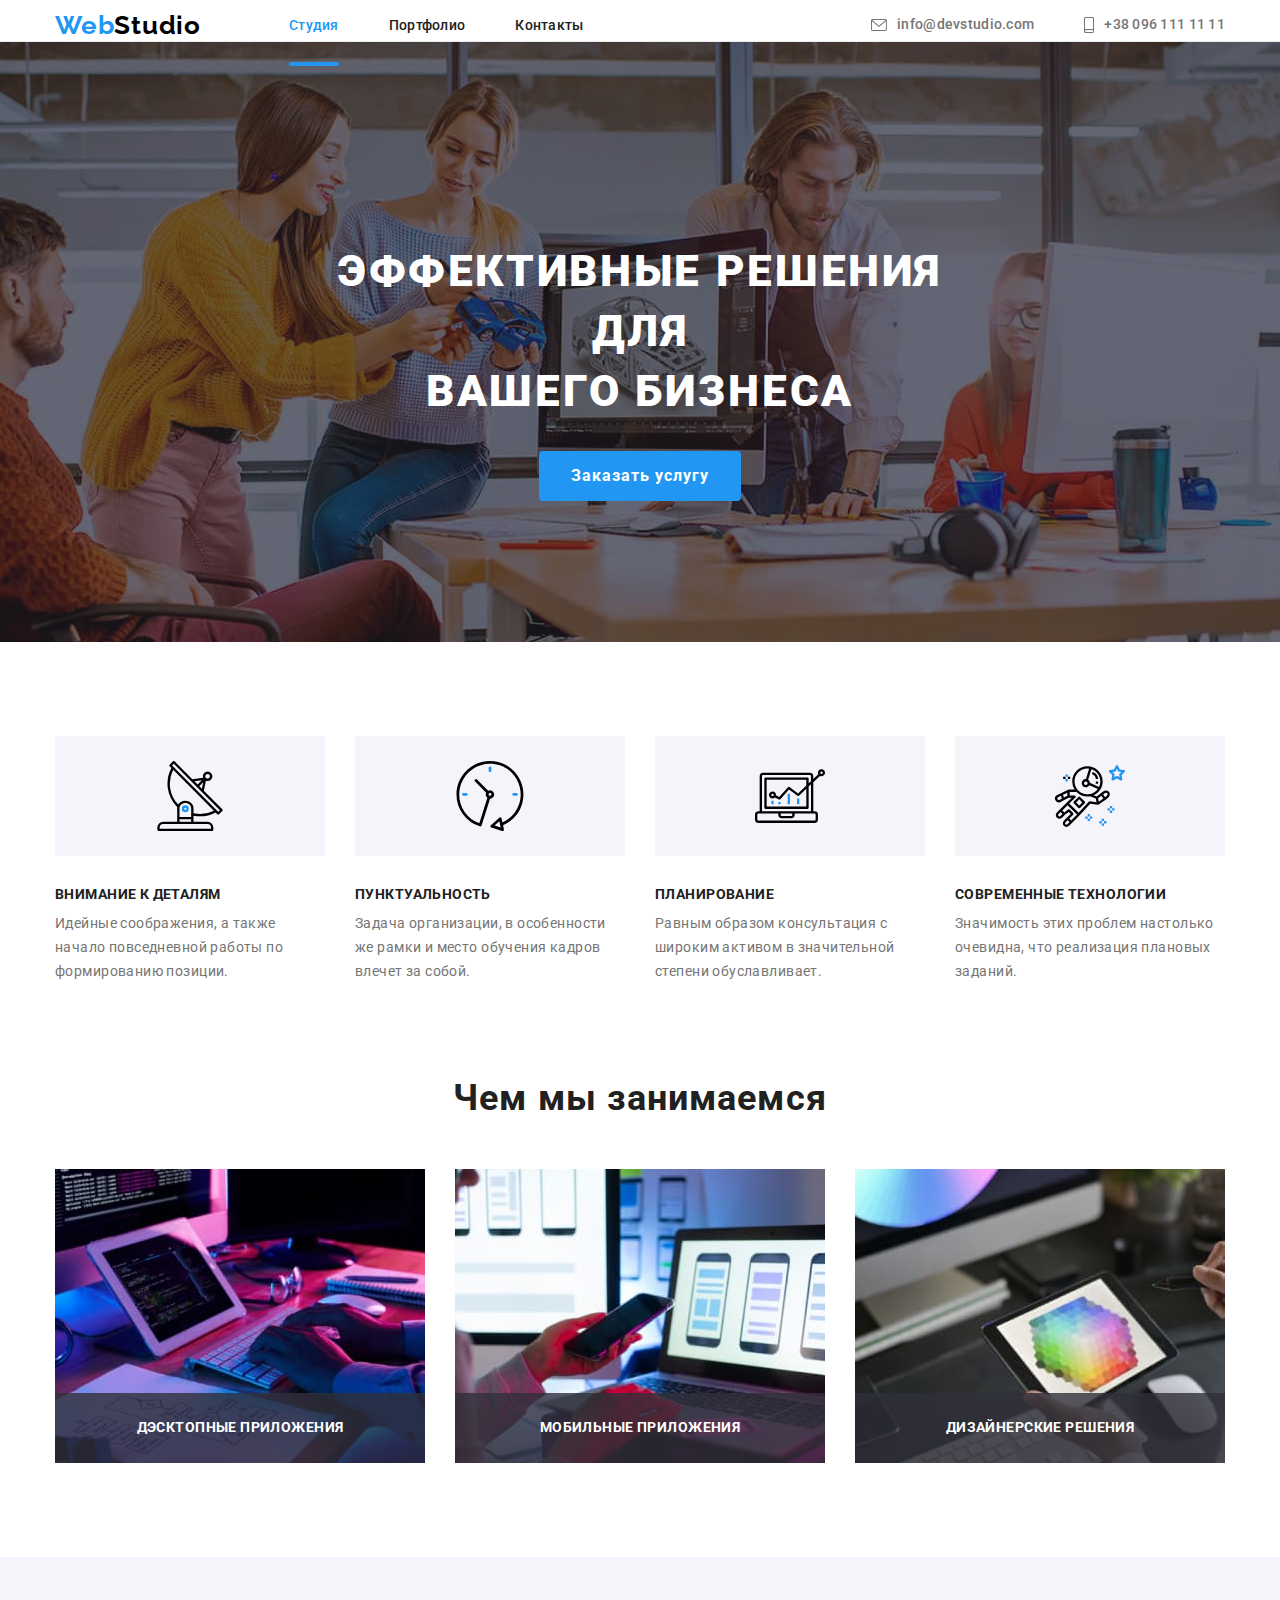
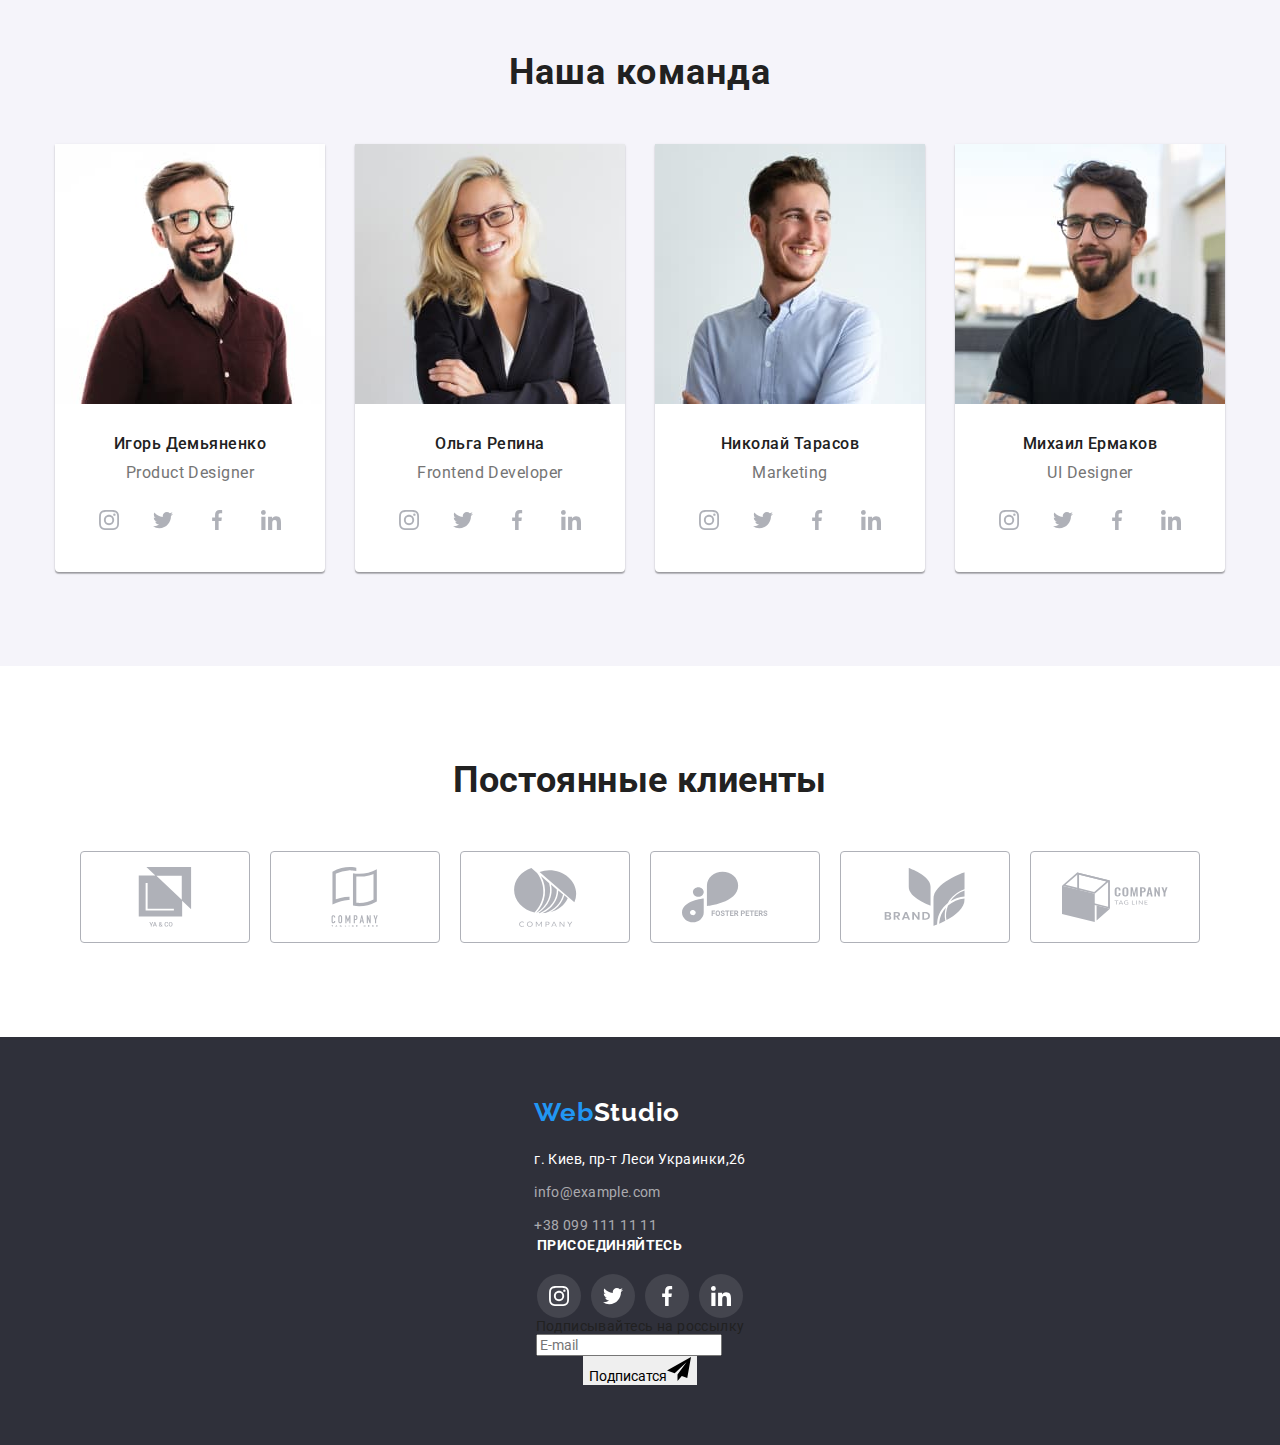
==== commit 5c8aaa93: "addfooter1" ====
--- a/index.html
+++ b/index.html
@@ -396,7 +396,7 @@
         </div>
       </section>
     </main>
-    <!-- <footer>
+    <footer>
       <div class="container footer-links">
         <div>
           <a href="./index.html" class="logo">Web<span class="logo-studio-footer">Studio</span></a>
@@ -478,7 +478,7 @@
           </form>
         </div>
       </div>
-    </footer> -->
+    </footer>
     <div class="backdrop is-hidden" data-modal>
       <div class="modal">
         <button type="button" data-modal-close class="modal-close-btn">
--- a/css/main.min.css
+++ b/css/main.min.css
@@ -1 +1 @@
-:root{--primary-text-colorry: #212121;--accent-text-color: #2196F3;--text-color: #757575;--logo-color-header: #000000;--color-white: #FFFFFF;--bgcolor-black: #2F303A;--adress-color: rgba(255, 255, 255, 0.6);--background-color: #E5E5E5;--background-color-team: #F5F4FA;--font-family-secondary: "Raleway", sans-serif;--font-family-primary: "Roboto", sans-serif;--icons-color: #AFB1B8;--transition-dur-func: 250ms cubic-bezier(0.4, 0, 0.2, 1)}.visually-hidden{position:absolute;width:1px;height:1px;margin:-1px;border:0;padding:0;white-space:nowrap;clip-path:inset(100%);clip:rect(0 0 0 0);overflow:hidden}.modal-close-btn,.footer-user-btn,.footer-user-input-box{display:flex;justify-content:center;align-items:center}.container{padding-left:15px;padding-right:15px}@media screen and (min-width: 480px){.container{width:480px;margin-right:auto;margin-left:auto}}@media screen and (min-width: 768px){.container{width:738px}}@media screen and (min-width: 1200px){.container{width:1170px}}h1,h2,h3,p{margin-top:0;margin-bottom:0}ul,ol{padding-left:0;margin-top:0;margin-bottom:0;list-style:none}img{display:block;max-width:100%;height:auto}.link{text-decoration:none}body{font-family:"Roboto",sans-serif;color:var(--primary-text-colorry);background-color:var(--color-white);font-size:14px;letter-spacing:.03em}ul{list-style:none}a{text-decoration:none}.section{padding-bottom:94px;padding-top:94px}button{cursor:pointer;font-family:var(--font-family-primary);border:none;display:block;margin:0 auto}button:hover,button:focus{background-color:var(--accent-text-color);color:var(--color-white)}@media screen and (max-width: 767px){.mobile-menu{position:fixed;height:100%;width:100%;top:0;left:0;background-color:#fff;visibility:hidden;opacity:0;pointer-events:none}.mobile-menu.is-open{visibility:visible;opacity:1;pointer-events:auto;transition:opacity var(--transition-dur-func),visibility var(--transition-dur-func)}.mobile-menu-open{background-color:rgba(0,0,0,0);border:none;line-height:0;margin:0;padding:0}.mobile-menu__container{position:relative;padding-top:48px;padding-bottom:48px;padding-left:40px}.mobile-menu__btn{position:absolute;background-color:rgba(0,0,0,0);border:none;line-height:0;padding:0;top:10px;right:15px}.mobile-menu__icon.hover-focus{fill:currentColor;transition:color var(--transition-dur-func)}.mobile-menu__icon.hover-focus:hover,.mobile-menu__icon.hover-focus:focus{color:var(--accent-text-color);background-color:rgba(0,0,0,0)}.mobile-navigation a{transition:color var(--transition-dur-func);color:var(--primary-text-colorry);font-weight:500;font-size:40px;line-height:1.17;letter-spacing:.02em}.mobile-navigation a:hover,.mobile-navigation a:focus{color:var(--accent-text-color)}.mobile-contacts a{font-style:normal;font-weight:500;letter-spacing:.02em}.number{font-size:34px;line-height:1.17;color:var(--accent-text-color)}.mail{font-size:24px;line-height:1.16;color:var(--text-color)}.mobile-contacts__link{transition:color var(--transition-dur-func)}.mobile-contacts__link:hover,.mobile-contacts__link:focus{color:var(--accent-text-color)}.mobile-contacts{margin-top:200px}.mobile-social-menu{display:flex;align-items:center;justify-content:space-between;font-size:18px;line-height:1.22;margin-top:64px}.mobile-social-menu a{color:var(--accent-text-color)}}@media screen and (min-width: 768px){.mobile-menu{display:none}}.footer-user-input{display:block;padding-left:16px;width:358px;height:50px;border:1px solid rgba(255,255,255,.3);border-radius:4px;background-color:var(--bgcolor-black);color:var(--color-white);font-size:16px;transition:border-color var(--transition-dur-func)}.footer-user-input:hover,.footer-user-input:focus{border-color:var(--accent-text-color);outline:none}.footer-user-input::placeholder{letter-spacing:.03em;color:rgba(255,255,255,.6)}.footer-user-title{font-weight:700;font-size:14px;line-height:1.14;letter-spacing:.03em;text-transform:uppercase;margin-bottom:20px;color:var(--color-white)}.footer-user-btn{padding:10px 28px;margin-left:12px;box-shadow:0px 4px 4px rgba(0,0,0,.15);border-radius:4px;background-color:var(--accent-text-color);font-weight:700;font-size:16px;line-height:1.88;letter-spacing:.06em;color:var(--color-white)}.footer-user-form{margin-left:auto}.footer-user-icon{fill:currentColor;color:var(--color-white);margin-left:10px}p.overlay-portfolio-text{background:rgba(33,150,243,.9);font-weight:400;font-size:18px;line-height:1.56;letter-spacing:.03em;color:var(--color-white);position:absolute;left:0;top:0;text-align:start;height:100%;width:100%;overflow:auto;transform:translateY(100%);transition:transform 250ms cubic-bezier(0.4, 0, 0.2, 1);padding:63px 24px}.overlay-portfolio{position:relative;display:block;overflow:hidden}.img-portfolio-links:hover .overlay-portfolio-text,.img-portfolio-links:focus .overlay-portfolio-text{transform:translateY(0%)}.backdrop{position:fixed;width:100%;height:100%;background-color:rgba(0,0,0,.2);z-index:100;top:0;left:0;transition:opacity var(--transition-dur-func),visibility var(--transition-dur-func)}.modal{position:absolute;top:50%;left:50%;transform:translate(-50%, -50%);max-width:450px;height:581px;background-color:var(--color-white);padding:40px}@media screen and (min-width: 768px){.modal{max-width:528px}}.modal-close-btn{position:absolute;top:10px;right:10px;background-color:rgba(0,0,0,0);width:30px;height:30px;padding:0;fill:currentColor;color:#000;border:1px solid rgba(0,0,0,.1);border-radius:50%;transition:color var(--transition-dur-func),background-color var(--transition-dur-func)}.modal-close-btn:focus,.modal-close-btn:hover{background-color:var(--accent-text-color);color:var(--color-white)}.backdrop.is-hidden{opacity:0;visibility:hidden;pointer-events:none}.modal-form-btn{padding:10px 52px;background-color:var(--accent-text-color);box-shadow:0px 4px 4px rgba(0,0,0,.15);border-radius:4px;font-weight:700;font-size:16px;line-height:1.88;letter-spacing:.06em;margin-top:30px;color:var(--color-white)}.modal-form-title{font-weight:700;font-size:20px;line-height:1.15;text-align:center}.modal-form-main{display:flex;flex-direction:column;align-items:center}.modal-form-field{width:100%;margin-top:10px}.modal-form-field:nth-child(2){margin-top:12px}.modal-form-field:nth-child(5){margin-bottom:20px}.modal-form-input{position:relative;width:100%;height:40px;border:1px solid rgba(33,33,33,.2);border-radius:4px;padding-left:42px;font-size:16px;transition:border-color var(--transition-dur-func)}.modal-form-input:focus{border-color:var(--accent-text-color);outline:none}.hover-box{position:absolute;width:100%;height:100%;border:1px solid rgba(33,33,33,.2);border-radius:4px;top:0;left:0;transition:border-color var(--transition-dur-func)}.hover-box:hover{border-color:var(--accent-text-color)}.modal-form-input-desc{display:block;margin-bottom:4px;font-size:12px;line-height:1.16;letter-spacing:.01em;color:var(--text-color)}.modal-form-input-box{display:block;position:relative}.modal-form-input-icon{display:block;position:absolute;top:50%;left:14px;transform:translateY(-50%);fill:currentColor;transition:color var(--transition-dur-func)}.modal-form-input:focus+.modal-form-input-icon,.hover-box:hover+.modal-form-input-icon{color:var(--accent-text-color)}.modal-form-message{position:relative;resize:none;width:100%;height:120px;padding:12px 16px;border:1px solid rgba(33,33,33,.2);border-radius:4px;transition:border-color var(--transition-dur-func);overflow:auto}.modal-form-message::placeholder{text-transform:uppercase}.modal-form-message:focus,.modal-form-message:hover{border-color:var(--accent-text-color);outline:none}.modal-form-check-desc{font-weight:400;font-size:14px;line-height:1.71;letter-spacing:.03em;color:var(--text-color)}.modal-form-check-desc::before{content:"";display:inline-flex;width:16px;height:15px;border-radius:2px;border:1px solid var(--primary-text-colorry);cursor:pointer;margin:0}.modal-form-check:checked+.modal-form-check-desc::before{background-image:url(../images/check.svg);background-size:contain;background-position:50% 50%}.modal-form-check-link{color:var(--accent-text-color)}@media screen and (max-width: 767px){.header-navigation__links{display:none}.header__contacts{display:none}}.header-container{display:flex;align-items:center;justify-content:space-between;padding-top:10px}.logo{font-family:"Raleway";font-style:normal;font-weight:700;font-size:24px;line-height:1.16;letter-spacing:.03em;text-decoration:none;color:var(--accent-text-color)}.logo__studio{color:var(--logo-color-header)}@media screen and (min-width: 768px){.mobile-menu-open{display:none}.header-navigation{display:flex;align-items:center}.header-navigation__links{display:flex;margin-left:88px;gap:50px}.header{border-bottom:1px solid #ececec}.header-navigation__links a{transition:color var(--transition-dur-func);font-style:normal;color:var(--primary-text-colorry);font-weight:500;font-size:14px;line-height:1.14;letter-spacing:.02em}.header-navigation__links a:hover,.header-navigation__links a:focus{color:var(--accent-text-color)}.header__contacts{text-align:start}.header__contacts-box--margin{margin-bottom:10px}.header-navigation__link{position:relative;transition:color var(--transition-dur-func)}.header-navigation__link:hover,.header-navigation__link:focus{color:var(--accent-text-color)}.header__contact-link{position:relative;transition:color var(--transition-dur-func)}.header__contact-link:hover,.header__contact-link:focus{color:var(--accent-text-color)}.current::after{content:"";position:absolute;display:flex;margin-top:28px;width:100%;height:4px;border-radius:2px;background-color:var(--accent-text-color)}.icon-letter{margin-right:10px;fill:currentColor}.icon-phone{margin-right:10px;fill:currentColor}.header__contacts a{display:flex;align-items:center;font-style:normal;font-weight:500;font-size:14px;line-height:1.14;letter-spacing:.02em;color:var(--text-color)}.header-navigation__links .current{color:var(--accent-text-color)}.logo{font-size:26px;line-height:1.19;text-decoration:none;color:var(--accent-text-color)}.logo__studio{color:var(--logo-color-header)}}@media screen and (min-width: 1200px){.header__contacts{display:flex;margin-left:auto;gap:50px;align-items:center}.header__contacts-box{display:flex;justify-content:center;align-items:center}.header__contacts-box--margin{margin-bottom:0}}@media screen and (max-width: 767px){.hero{background-image:linear-gradient(rgba(47, 48, 58, 0.4), rgba(47, 48, 58, 0.4)),url(..//images/bgheroimg.jpg);background-repeat:no-repeat;background-size:cover;background-position:center;max-width:767px;background-color:#c4c4c4}.hero_position{margin:0 auto;padding:118px 60px}.hero__title{font-weight:900;font-size:26px;line-height:1.61;text-align:center;letter-spacing:.06em;text-transform:uppercase;color:var(--color-white, white);display:block;margin-bottom:30px;margin-left:auto;margin-right:auto}.hero__button{font-weight:700;font-size:16px;line-height:1.875;text-align:center;letter-spacing:.06em;color:var(--color-white, white);background:var(--accent-text-color);padding-top:10px;padding-bottom:10px;padding-left:32px;padding-right:32px;border:none;display:block;min-width:200px;border-radius:4px;margin-left:auto;margin-right:auto}}@media screen and (min-width: 768px){.hero{background-image:linear-gradient(rgba(47, 48, 58, 0.4), rgba(47, 48, 58, 0.4)),url(..//images/bgheroimg.jpg);background-repeat:no-repeat;background-size:cover;background-position:center;min-width:767px;background-color:#c4c4c4}.hero_position{margin:0 auto;padding:118px 60px}.hero__title{font-weight:900;font-size:26px;line-height:1.61;text-align:center;letter-spacing:.06em;text-transform:uppercase;color:var(--color-white, white);display:block;margin-bottom:30px;margin-left:auto;margin-right:auto}.hero__button{font-weight:700;font-size:16px;line-height:1.875;text-align:center;letter-spacing:.06em;color:var(--color-white, white);background:var(--accent-text-color);padding-top:10px;padding-bottom:10px;padding-left:32px;padding-right:32px;border:none;display:block;min-width:200px;border-radius:4px;margin-left:auto;margin-right:auto}}@media screen and (min-width: 1200px){.hero{background-image:linear-gradient(rgba(47, 48, 58, 0.4), rgba(47, 48, 58, 0.4)),url(..//images/bgheroimg.jpg);background-repeat:no-repeat;background-size:1600px;background-size:cover;max-width:1600px;height:600px;background-color:#c4c4c4}.hero_position{margin:0 auto;padding:200px 0}.hero__title{font-weight:900;font-size:44px;line-height:1.36;text-align:center;letter-spacing:.06em;text-transform:uppercase;color:var(--color-white, white);display:block;margin-bottom:30px;margin-left:auto;margin-right:auto;width:696px}.hero__button{font-weight:700;font-size:16px;line-height:1.875;text-align:center;letter-spacing:.06em;color:var(--color-white, white);background:var(--accent-text-color);padding-top:10px;padding-bottom:10px;padding-left:32px;padding-right:32px;border:none;display:block;min-width:200px;border-radius:4px;margin-left:auto;margin-right:auto}}@media screen and (max-width: 767px){.icons-advantage{background:#f5f4fa;border-radius:4px;max-width:100%;height:120px;padding:25px 101px}.advantage h3{font-style:normal;font-weight:700;font-size:14px;line-height:1.143;letter-spacing:.03em;text-transform:uppercase;color:var(--primary-text-colorry)}.advantage p{font-style:normal;font-weight:400;font-size:14px;line-height:1.7;letter-spacing:.03em;color:var(--text-color, #757575)}.items-advantage{text-align:start;margin-bottom:30px}.our-advantage h3{margin-bottom:10px;text-align:center}}@media screen and (min-width: 768px){.icons-advantage{background:#f5f4fa;border-radius:4px;width:70px;height:70px}.advantage h3{font-style:normal;font-weight:700;font-size:14px;line-height:1.143;letter-spacing:.03em;text-transform:uppercase;color:var(--primary-text-colorry)}.advantage p{font-style:normal;font-weight:400;font-size:14px;line-height:1.7;letter-spacing:.03em;color:var(--text-color, #757575)}.items-advantage{text-align:start;margin-bottom:30px;display:flex;justify-content:center;align-items:center;background-color:var(--background-color-team);padding-top:25px;padding-bottom:25px}.our-advantage h3{margin-bottom:10px;text-align:start}.our-advantage li{width:300px}.our-advantage{display:flex;justify-content:center;gap:30px;flex-wrap:wrap}}@media screen and (min-width: 1200px){.advantage h3{font-style:normal;font-weight:700;font-size:14px;line-height:1.143;letter-spacing:.03em;text-transform:uppercase;color:var(--primary-text-colorry)}.advantage p{font-style:normal;font-weight:400;font-size:14px;line-height:1.7;letter-spacing:.03em;color:var(--text-color, #757575)}.our-advantage{justify-content:space-between;flex-wrap:nowrap}.our-advantage h3{margin-bottom:10px}.items-advantage{width:270px}}@media screen and (max-width: 1199px){.work{display:none}}@media screen and (min-width: 1200px){.our-work{display:flex;gap:30px;justify-content:space-between}.work-title{font-style:normal;font-weight:700;font-size:36px;line-height:1.17;text-align:center;letter-spacing:.03em;margin-bottom:50px;color:var(--primary-text-colorry)}.work{padding-top:0px}.work-img-text{font-weight:700;line-height:1.14;text-align:center;text-transform:uppercase;color:#fff;background:rgba(47,48,58,.8);position:absolute;width:100%;height:70px;bottom:0%;display:flex;justify-content:center;align-items:center}.our-work-img{position:relative}}@media screen and (min-width: 200px){.team{background-color:var(--background-color-team)}.team-img-titles{margin-bottom:10px}.info-team{padding:30px 0}.title-team{font-style:normal;font-weight:700;font-size:36px;line-height:1.17;text-align:center;letter-spacing:.03em;color:var(--primary-text-colorry);margin-bottom:50px;margin-left:auto;margin-right:auto}.our-team h3{font-style:normal;font-weight:500;font-size:16px;line-height:1.19;letter-spacing:.03em;color:var(--primary-text-colorry)}.our-team p{font-style:normal;font-weight:400;font-size:16px;line-height:1.19;letter-spacing:.03em;color:var(--text-color)}.our-team{display:flex;flex-wrap:wrap;gap:30px;justify-content:center;text-align:center}.our-team li{background-color:#fff;border-radius:0px 0px 4px 4px;box-shadow:0px 1px 3px rgba(0,0,0,.12),0px 1px 1px rgba(0,0,0,.14),0px 2px 1px rgba(0,0,0,.2)}.social-list-team{display:flex;gap:10px;justify-content:center;margin-top:16px}.social-list-team li{box-shadow:none}.social-links-team{display:flex;width:44px;border-radius:50%;height:44px;background-color:#fff;justify-content:center;align-items:center;color:var(--icons-color);transition:color var(--transition-dur-func),background-color var(--transition-dur-func)}.social-links-team:hover,.social-links-team:focus{color:var(--color-white);background-color:var(--accent-text-color)}.social-team-icons{fill:currentColor}}@media screen and (min-width: 1200px){.our-team{flex-wrap:nowrap}}@media screen and (min-width: 200px){.clients-title{text-align:center;margin-bottom:50px;font-weight:700;font-size:36px;line-height:1.16}.list-clients{display:flex;justify-content:center;gap:30px;flex-wrap:wrap}.links-clients{display:flex;border:1px solid #afb1b8;border-radius:4px;width:210px;height:92px;justify-content:center;align-items:center;color:var(--icons-color);transition:color var(--transition-dur-func),border-color var(--transition-dur-func)}.links-clients:hover,.links-clients:focus{border-color:var(--accent-text-color);color:var(--accent-text-color)}.clients-icon{fill:currentColor}}@media screen and (min-width: 768px){.links-clients{width:226px}.clients-items{display:flex;justify-content:center;align-items:center}}@media screen and (min-width: 1200px){.links-clients{width:170px}.list-clients{gap:20px}}.social-links-items-footer{display:flex;width:44px;color:var(--color-white);height:44px;border-radius:50%;background-color:rgba(255,255,255,.1);justify-content:center;align-items:center;transition:background-color var(--transition-dur-func)}.social-links-items-footer:hover,.social-links-items-footer:focus{background-color:var(--accent-text-color)}.footer-list-title{font-weight:700;font-size:14px;line-height:1.14;letter-spacing:.03em;text-transform:uppercase;color:var(--color-white);margin-bottom:20px}.social-links-list{display:flex;width:206px;gap:10px}.footer-links{display:flex;align-items:baseline}.social-links-footer{margin-left:70px}address{margin-top:20px}.links-address li:not(:last-child){margin-bottom:9px}.links-address a{font-style:normal;font-weight:400;font-size:14px;line-height:1.7;letter-spacing:.03em;color:var(--adress-color);transition:color var(--transition-dur-func)}.links-address a:hover,.links-address a:focus{color:var(--accent-text-color)}footer{background-color:var(--bgcolor-black);padding:60px 0}.logo-studio-footer{color:var(--color-white)}.social-list-icons-footer{fill:currentColor}.portfolio-menu{display:flex;justify-content:center;gap:8px;margin-bottom:50px}.img-portfolio{display:flex;flex-wrap:wrap;gap:30px}.img-portfolio li{width:370px}.img-portfolio-items,.portfolio-menu-items{transition:box-shadow var(--transition-dur-func)}.img-portfolio-links{display:block;transition:box-shadow var(--transition-dur-func)}.img-portfolio-links:hover,.img-portfolio-links:focus{box-shadow:0px 1px 1px rgba(0,0,0,.12),0px 4px 4px rgba(0,0,0,.06),1px 4px 6px rgba(0,0,0,.16)}.btn-portfolio-menu:hover,.btn-portfolio-menu:focus{box-shadow:0px 1px 1px rgba(0,0,0,.12),0px 4px 4px rgba(0,0,0,.06),1px 4px 6px rgba(0,0,0,.16);background-color:var(--accent-text-color);color:var(--color-white)}.galery-portfolio button{font-family:"Roboto",sans-serif;font-style:normal;font-weight:500;font-size:16px;line-height:1.625;letter-spacing:.03em;color:var(--primary-text-colorry);background-color:var(--background-color-team);border-radius:4px;border:var(--primary-text-colorry);padding:6px 22px;border:none;display:block;min-width:70px;border-radius:4px;margin-left:auto;margin-right:auto;transition:background-color var(--transition-dur-func),color var(--transition-dur-func),box-shadow var(--transition-dur-func)}.galery-portfolio h2{font-style:normal;font-weight:700;font-size:18px;line-height:2;letter-spacing:.06em;color:var(--primary-text-colorry)}.galery-portfolio p{font-style:normal;font-weight:400;font-size:16px;line-height:1.875;letter-spacing:.03em;margin-top:4px}.info-portfolio p{color:var(--text-color)}.galery-portfolio::not-child{color:var(--color-white)}.info-portfolio{border:1px solid #eee;padding:20px 24px}/*# sourceMappingURL=main.min.css.map */+:root{--primary-text-colorry: #212121;--accent-text-color: #2196F3;--text-color: #757575;--logo-color-header: #000000;--color-white: #FFFFFF;--bgcolor-black: #2F303A;--adress-color: rgba(255, 255, 255, 0.6);--background-color: #E5E5E5;--background-color-team: #F5F4FA;--font-family-secondary: "Raleway", sans-serif;--font-family-primary: "Roboto", sans-serif;--icons-color: #AFB1B8;--transition-dur-func: 250ms cubic-bezier(0.4, 0, 0.2, 1)}.visually-hidden{position:absolute;width:1px;height:1px;margin:-1px;border:0;padding:0;white-space:nowrap;clip-path:inset(100%);clip:rect(0 0 0 0);overflow:hidden}.modal-close-btn{display:flex;justify-content:center;align-items:center}.container{padding-left:15px;padding-right:15px}@media screen and (min-width: 480px){.container{width:480px;margin-right:auto;margin-left:auto}}@media screen and (min-width: 768px){.container{width:768px}}@media screen and (min-width: 1200px){.container{width:1200px}}h1,h2,h3,p{margin-top:0;margin-bottom:0}ul,ol{padding-left:0;margin-top:0;margin-bottom:0;list-style:none}img{display:block;max-width:100%;height:auto}.link{text-decoration:none}body{font-family:"Roboto",sans-serif;color:var(--primary-text-colorry);background-color:var(--color-white);font-size:14px;letter-spacing:.03em}ul{list-style:none}a{text-decoration:none}.section{padding-bottom:94px;padding-top:94px}button{cursor:pointer;font-family:var(--font-family-primary);border:none;display:block;margin:0 auto}button:hover,button:focus{background-color:var(--accent-text-color);color:var(--color-white)}@media screen and (max-width: 767px){.mobile-menu{position:fixed;height:100%;width:100%;top:0;left:0;background-color:#fff;visibility:hidden;opacity:0;pointer-events:none}.mobile-menu.is-open{visibility:visible;opacity:1;pointer-events:auto;transition:opacity var(--transition-dur-func),visibility var(--transition-dur-func)}.mobile-menu-open{background-color:rgba(0,0,0,0);border:none;line-height:0;margin:0;padding:0}.mobile-menu__container{position:relative;padding-top:48px;padding-bottom:48px;padding-left:40px}.mobile-menu__btn{position:absolute;background-color:rgba(0,0,0,0);border:none;line-height:0;padding:0;top:10px;right:15px}.mobile-menu__icon.hover-focus{fill:currentColor;transition:color var(--transition-dur-func)}.mobile-menu__icon.hover-focus:hover,.mobile-menu__icon.hover-focus:focus{color:var(--accent-text-color);background-color:rgba(0,0,0,0)}.mobile-navigation a{transition:color var(--transition-dur-func);color:var(--primary-text-colorry);font-weight:500;font-size:40px;line-height:1.17;letter-spacing:.02em}.mobile-navigation a:hover,.mobile-navigation a:focus{color:var(--accent-text-color)}.mobile-contacts a{font-style:normal;font-weight:500;letter-spacing:.02em}.number{font-size:34px;line-height:1.17;color:var(--accent-text-color)}.mail{font-size:24px;line-height:1.16;color:var(--text-color)}.mobile-contacts__link{transition:color var(--transition-dur-func)}.mobile-contacts__link:hover,.mobile-contacts__link:focus{color:var(--accent-text-color)}.mobile-contacts{margin-top:200px}.mobile-social-menu{display:flex;align-items:center;justify-content:space-between;font-size:18px;line-height:1.22;margin-top:64px}.mobile-social-menu a{color:var(--accent-text-color)}}@media screen and (min-width: 768px){.mobile-menu{display:none}}p.overlay-portfolio-text{background:rgba(33,150,243,.9);font-weight:400;font-size:18px;line-height:1.56;letter-spacing:.03em;color:var(--color-white);position:absolute;left:0;top:0;text-align:start;height:100%;width:100%;overflow:auto;transform:translateY(100%);transition:transform 250ms cubic-bezier(0.4, 0, 0.2, 1);padding:63px 24px}.overlay-portfolio{position:relative;display:block;overflow:hidden}.img-portfolio-links:hover .overlay-portfolio-text,.img-portfolio-links:focus .overlay-portfolio-text{transform:translateY(0%)}.backdrop{position:fixed;width:100%;height:100%;background-color:rgba(0,0,0,.2);z-index:100;top:0;left:0;transition:opacity var(--transition-dur-func),visibility var(--transition-dur-func)}.modal{position:absolute;top:50%;left:50%;transform:translate(-50%, -50%);max-width:450px;height:581px;background-color:var(--color-white);padding:40px}@media screen and (min-width: 768px){.modal{max-width:528px}}.modal-close-btn{position:absolute;top:10px;right:10px;background-color:rgba(0,0,0,0);width:30px;height:30px;padding:0;fill:currentColor;color:#000;border:1px solid rgba(0,0,0,.1);border-radius:50%;transition:color var(--transition-dur-func),background-color var(--transition-dur-func)}.modal-close-btn:focus,.modal-close-btn:hover{background-color:var(--accent-text-color);color:var(--color-white)}.backdrop.is-hidden{opacity:0;visibility:hidden;pointer-events:none}.modal-form-btn{padding:10px 52px;background-color:var(--accent-text-color);box-shadow:0px 4px 4px rgba(0,0,0,.15);border-radius:4px;font-weight:700;font-size:16px;line-height:1.88;letter-spacing:.06em;margin-top:30px;color:var(--color-white)}.modal-form-title{font-weight:700;font-size:20px;line-height:1.15;text-align:center}.modal-form-main{display:flex;flex-direction:column;align-items:center}.modal-form-field{width:100%;margin-top:10px}.modal-form-field:nth-child(2){margin-top:12px}.modal-form-field:nth-child(5){margin-bottom:20px}.modal-form-input{position:relative;width:100%;height:40px;border:1px solid rgba(33,33,33,.2);border-radius:4px;padding-left:42px;font-size:16px;transition:border-color var(--transition-dur-func)}.modal-form-input:focus{border-color:var(--accent-text-color);outline:none}.hover-box{position:absolute;width:100%;height:100%;border:1px solid rgba(33,33,33,.2);border-radius:4px;top:0;left:0;transition:border-color var(--transition-dur-func)}.hover-box:hover{border-color:var(--accent-text-color)}.modal-form-input-desc{display:block;margin-bottom:4px;font-size:12px;line-height:1.16;letter-spacing:.01em;color:var(--text-color)}.modal-form-input-box{display:block;position:relative}.modal-form-input-icon{display:block;position:absolute;top:50%;left:14px;transform:translateY(-50%);fill:currentColor;transition:color var(--transition-dur-func)}.modal-form-input:focus+.modal-form-input-icon,.hover-box:hover+.modal-form-input-icon{color:var(--accent-text-color)}.modal-form-message{position:relative;resize:none;width:100%;height:120px;padding:12px 16px;border:1px solid rgba(33,33,33,.2);border-radius:4px;transition:border-color var(--transition-dur-func);overflow:auto}.modal-form-message::placeholder{text-transform:uppercase}.modal-form-message:focus,.modal-form-message:hover{border-color:var(--accent-text-color);outline:none}.modal-form-check-desc{font-weight:400;font-size:14px;line-height:1.71;letter-spacing:.03em;color:var(--text-color)}.modal-form-check-desc::before{content:"";display:inline-flex;width:16px;height:15px;border-radius:2px;border:1px solid var(--primary-text-colorry);cursor:pointer;margin:0}.modal-form-check:checked+.modal-form-check-desc::before{background-image:url(../images/check.svg);background-size:contain;background-position:50% 50%}.modal-form-check-link{color:var(--accent-text-color)}@media screen and (max-width: 767px){.header-navigation__links{display:none}.header__contacts{display:none}}.header-container{display:flex;align-items:center;justify-content:space-between;padding-top:10px}.logo{font-family:"Raleway";font-style:normal;font-weight:700;font-size:24px;line-height:1.16;letter-spacing:.03em;text-decoration:none;color:var(--accent-text-color)}.logo__studio{color:var(--logo-color-header)}@media screen and (min-width: 768px){.mobile-menu-open{display:none}.header-navigation{display:flex;align-items:center}.header-navigation__links{display:flex;margin-left:88px;gap:50px}.header{border-bottom:1px solid #ececec}.header-navigation__links a{transition:color var(--transition-dur-func);font-style:normal;color:var(--primary-text-colorry);font-weight:500;font-size:14px;line-height:1.14;letter-spacing:.02em}.header-navigation__links a:hover,.header-navigation__links a:focus{color:var(--accent-text-color)}.header__contacts{text-align:start}.header__contacts-box--margin{margin-bottom:10px}.header-navigation__link{position:relative;transition:color var(--transition-dur-func)}.header-navigation__link:hover,.header-navigation__link:focus{color:var(--accent-text-color)}.header__contact-link{position:relative;transition:color var(--transition-dur-func)}.header__contact-link:hover,.header__contact-link:focus{color:var(--accent-text-color)}.current::after{content:"";position:absolute;display:flex;margin-top:28px;width:100%;height:4px;border-radius:2px;background-color:var(--accent-text-color)}.icon-letter{margin-right:10px;fill:currentColor}.icon-phone{margin-right:10px;fill:currentColor}.header__contacts a{display:flex;align-items:center;font-style:normal;font-weight:500;font-size:14px;line-height:1.14;letter-spacing:.02em;color:var(--text-color)}.header-navigation__links .current{color:var(--accent-text-color)}.logo{font-size:26px;line-height:1.19;text-decoration:none;color:var(--accent-text-color)}.logo__studio{color:var(--logo-color-header)}}@media screen and (min-width: 1200px){.header__contacts{display:flex;margin-left:auto;gap:50px;align-items:center}.header__contacts-box{display:flex;justify-content:center;align-items:center}.header__contacts-box--margin{margin-bottom:0}}@media screen and (max-width: 767px){.hero{background-image:linear-gradient(rgba(47, 48, 58, 0.4), rgba(47, 48, 58, 0.4)),url(..//images/bgheroimg.jpg);background-repeat:no-repeat;background-size:cover;background-position:center;max-width:767px;background-color:#c4c4c4}.hero_position{margin:0 auto;padding:118px 60px}.hero__title{font-weight:900;font-size:26px;line-height:1.61;text-align:center;letter-spacing:.06em;text-transform:uppercase;color:var(--color-white, white);display:block;margin-bottom:30px;margin-left:auto;margin-right:auto}.hero__button{font-weight:700;font-size:16px;line-height:1.875;text-align:center;letter-spacing:.06em;color:var(--color-white, white);background:var(--accent-text-color);padding-top:10px;padding-bottom:10px;padding-left:32px;padding-right:32px;border:none;display:block;min-width:200px;border-radius:4px;margin-left:auto;margin-right:auto}}@media screen and (min-width: 768px){.hero{background-image:linear-gradient(rgba(47, 48, 58, 0.4), rgba(47, 48, 58, 0.4)),url(..//images/bgheroimg.jpg);background-repeat:no-repeat;background-size:cover;background-position:center;min-width:767px;background-color:#c4c4c4}.hero_position{margin:0 auto;padding:118px 60px}.hero__title{font-weight:900;font-size:26px;line-height:1.61;text-align:center;letter-spacing:.06em;text-transform:uppercase;color:var(--color-white, white);display:block;margin-bottom:30px;margin-left:auto;margin-right:auto}.hero__button{font-weight:700;font-size:16px;line-height:1.875;text-align:center;letter-spacing:.06em;color:var(--color-white, white);background:var(--accent-text-color);padding-top:10px;padding-bottom:10px;padding-left:32px;padding-right:32px;border:none;display:block;min-width:200px;border-radius:4px;margin-left:auto;margin-right:auto}}@media screen and (min-width: 1200px){.hero{background-image:linear-gradient(rgba(47, 48, 58, 0.4), rgba(47, 48, 58, 0.4)),url(..//images/bgheroimg.jpg);background-repeat:no-repeat;background-size:1600px;background-size:cover;max-width:1600px;height:600px;background-color:#c4c4c4}.hero_position{margin:0 auto;padding:200px 0}.hero__title{font-weight:900;font-size:44px;line-height:1.36;text-align:center;letter-spacing:.06em;text-transform:uppercase;color:var(--color-white, white);display:block;margin-bottom:30px;margin-left:auto;margin-right:auto;width:696px}.hero__button{font-weight:700;font-size:16px;line-height:1.875;text-align:center;letter-spacing:.06em;color:var(--color-white, white);background:var(--accent-text-color);padding-top:10px;padding-bottom:10px;padding-left:32px;padding-right:32px;border:none;display:block;min-width:200px;border-radius:4px;margin-left:auto;margin-right:auto}}@media screen and (max-width: 767px){.icons-advantage{background:#f5f4fa;border-radius:4px;max-width:100%;height:120px;padding:25px 101px}.advantage h3{font-style:normal;font-weight:700;font-size:14px;line-height:1.143;letter-spacing:.03em;text-transform:uppercase;color:var(--primary-text-colorry)}.advantage p{font-style:normal;font-weight:400;font-size:14px;line-height:1.7;letter-spacing:.03em;color:var(--text-color, #757575)}.items-advantage{text-align:start;margin-bottom:30px}.our-advantage h3{margin-bottom:10px;text-align:center}}@media screen and (min-width: 768px){.icons-advantage{background:#f5f4fa;border-radius:4px;width:70px;height:70px}.advantage h3{font-style:normal;font-weight:700;font-size:14px;line-height:1.143;letter-spacing:.03em;text-transform:uppercase;color:var(--primary-text-colorry)}.advantage p{font-style:normal;font-weight:400;font-size:14px;line-height:1.7;letter-spacing:.03em;color:var(--text-color, #757575)}.items-advantage{text-align:start;margin-bottom:30px;display:flex;justify-content:center;align-items:center;background-color:var(--background-color-team);padding-top:25px;padding-bottom:25px}.our-advantage h3{margin-bottom:10px;text-align:start}.our-advantage li{width:300px}.our-advantage{display:flex;justify-content:center;gap:30px;flex-wrap:wrap}}@media screen and (min-width: 1200px){.advantage h3{font-style:normal;font-weight:700;font-size:14px;line-height:1.143;letter-spacing:.03em;text-transform:uppercase;color:var(--primary-text-colorry)}.advantage p{font-style:normal;font-weight:400;font-size:14px;line-height:1.7;letter-spacing:.03em;color:var(--text-color, #757575)}.our-advantage{justify-content:space-between;flex-wrap:nowrap}.our-advantage h3{margin-bottom:10px}.items-advantage{width:270px}}@media screen and (max-width: 1199px){.work{display:none}}@media screen and (min-width: 1200px){.our-work{display:flex;gap:30px;justify-content:space-between}.work-title{font-style:normal;font-weight:700;font-size:36px;line-height:1.17;text-align:center;letter-spacing:.03em;margin-bottom:50px;color:var(--primary-text-colorry)}.work{padding-top:0px}.work-img-text{font-weight:700;line-height:1.14;text-align:center;text-transform:uppercase;color:#fff;background:rgba(47,48,58,.8);position:absolute;width:100%;height:70px;bottom:0%;display:flex;justify-content:center;align-items:center}.our-work-img{position:relative}}@media screen and (min-width: 200px){.team{background-color:var(--background-color-team)}.team-img-titles{margin-bottom:10px}.info-team{padding:30px 0}.title-team{font-style:normal;font-weight:700;font-size:36px;line-height:1.17;text-align:center;letter-spacing:.03em;color:var(--primary-text-colorry);margin-bottom:50px;margin-left:auto;margin-right:auto}.our-team h3{font-style:normal;font-weight:500;font-size:16px;line-height:1.19;letter-spacing:.03em;color:var(--primary-text-colorry)}.our-team p{font-style:normal;font-weight:400;font-size:16px;line-height:1.19;letter-spacing:.03em;color:var(--text-color)}.our-team{display:flex;flex-wrap:wrap;gap:30px;justify-content:center;text-align:center}.our-team li{background-color:#fff;border-radius:0px 0px 4px 4px;box-shadow:0px 1px 3px rgba(0,0,0,.12),0px 1px 1px rgba(0,0,0,.14),0px 2px 1px rgba(0,0,0,.2)}.social-list-team{display:flex;gap:10px;justify-content:center;margin-top:16px}.social-list-team li{box-shadow:none}.social-links-team{display:flex;width:44px;border-radius:50%;height:44px;background-color:#fff;justify-content:center;align-items:center;color:var(--icons-color);transition:color var(--transition-dur-func),background-color var(--transition-dur-func)}.social-links-team:hover,.social-links-team:focus{color:var(--color-white);background-color:var(--accent-text-color)}.social-team-icons{fill:currentColor}}@media screen and (min-width: 1200px){.our-team{flex-wrap:nowrap}}@media screen and (min-width: 200px){.clients-title{text-align:center;margin-bottom:50px;font-weight:700;font-size:36px;line-height:1.16}.list-clients{display:flex;justify-content:center;gap:30px;flex-wrap:wrap}.links-clients{display:flex;border:1px solid #afb1b8;border-radius:4px;width:210px;height:92px;justify-content:center;align-items:center;color:var(--icons-color);transition:color var(--transition-dur-func),border-color var(--transition-dur-func)}.links-clients:hover,.links-clients:focus{border-color:var(--accent-text-color);color:var(--accent-text-color)}.clients-icon{fill:currentColor}}@media screen and (min-width: 768px){.links-clients{width:226px}.clients-items{display:flex;justify-content:center;align-items:center}}@media screen and (min-width: 1200px){.links-clients{width:170px}.list-clients{gap:20px}}@media screen and (min-width: 200px){.footer-links{display:flex;align-items:center;justify-content:center;flex-direction:column}.social-links-items-footer{display:flex;width:44px;color:var(--color-white);height:44px;border-radius:50%;background-color:rgba(255,255,255,.1);justify-content:center;align-items:center;transition:background-color var(--transition-dur-func)}.social-links-items-footer:hover,.social-links-items-footer:focus{background-color:var(--accent-text-color)}.footer-list-title{font-weight:700;font-size:14px;line-height:1.14;letter-spacing:.03em;text-transform:uppercase;color:var(--color-white);margin-bottom:20px}.social-links-list{display:flex;width:206px;gap:10px}address{margin-top:20px}.links-address li:not(:last-child){margin-bottom:9px}.links-address a{font-style:normal;font-weight:400;font-size:14px;line-height:1.7;letter-spacing:.03em;color:var(--adress-color);transition:color var(--transition-dur-func)}.links-address a:hover,.links-address a:focus{color:var(--accent-text-color)}footer{background-color:var(--bgcolor-black);padding:60px 0}.logo-studio-footer{color:var(--color-white)}.social-list-icons-footer{fill:currentColor}}.portfolio-menu{display:flex;justify-content:center;gap:8px;margin-bottom:50px}.img-portfolio{display:flex;flex-wrap:wrap;gap:30px}.img-portfolio li{width:370px}.img-portfolio-items,.portfolio-menu-items{transition:box-shadow var(--transition-dur-func)}.img-portfolio-links{display:block;transition:box-shadow var(--transition-dur-func)}.img-portfolio-links:hover,.img-portfolio-links:focus{box-shadow:0px 1px 1px rgba(0,0,0,.12),0px 4px 4px rgba(0,0,0,.06),1px 4px 6px rgba(0,0,0,.16)}.btn-portfolio-menu:hover,.btn-portfolio-menu:focus{box-shadow:0px 1px 1px rgba(0,0,0,.12),0px 4px 4px rgba(0,0,0,.06),1px 4px 6px rgba(0,0,0,.16);background-color:var(--accent-text-color);color:var(--color-white)}.galery-portfolio button{font-family:"Roboto",sans-serif;font-style:normal;font-weight:500;font-size:16px;line-height:1.625;letter-spacing:.03em;color:var(--primary-text-colorry);background-color:var(--background-color-team);border-radius:4px;border:var(--primary-text-colorry);padding:6px 22px;border:none;display:block;min-width:70px;border-radius:4px;margin-left:auto;margin-right:auto;transition:background-color var(--transition-dur-func),color var(--transition-dur-func),box-shadow var(--transition-dur-func)}.galery-portfolio h2{font-style:normal;font-weight:700;font-size:18px;line-height:2;letter-spacing:.06em;color:var(--primary-text-colorry)}.galery-portfolio p{font-style:normal;font-weight:400;font-size:16px;line-height:1.875;letter-spacing:.03em;margin-top:4px}.info-portfolio p{color:var(--text-color)}.galery-portfolio::not-child{color:var(--color-white)}.info-portfolio{border:1px solid #eee;padding:20px 24px}/*# sourceMappingURL=main.min.css.map */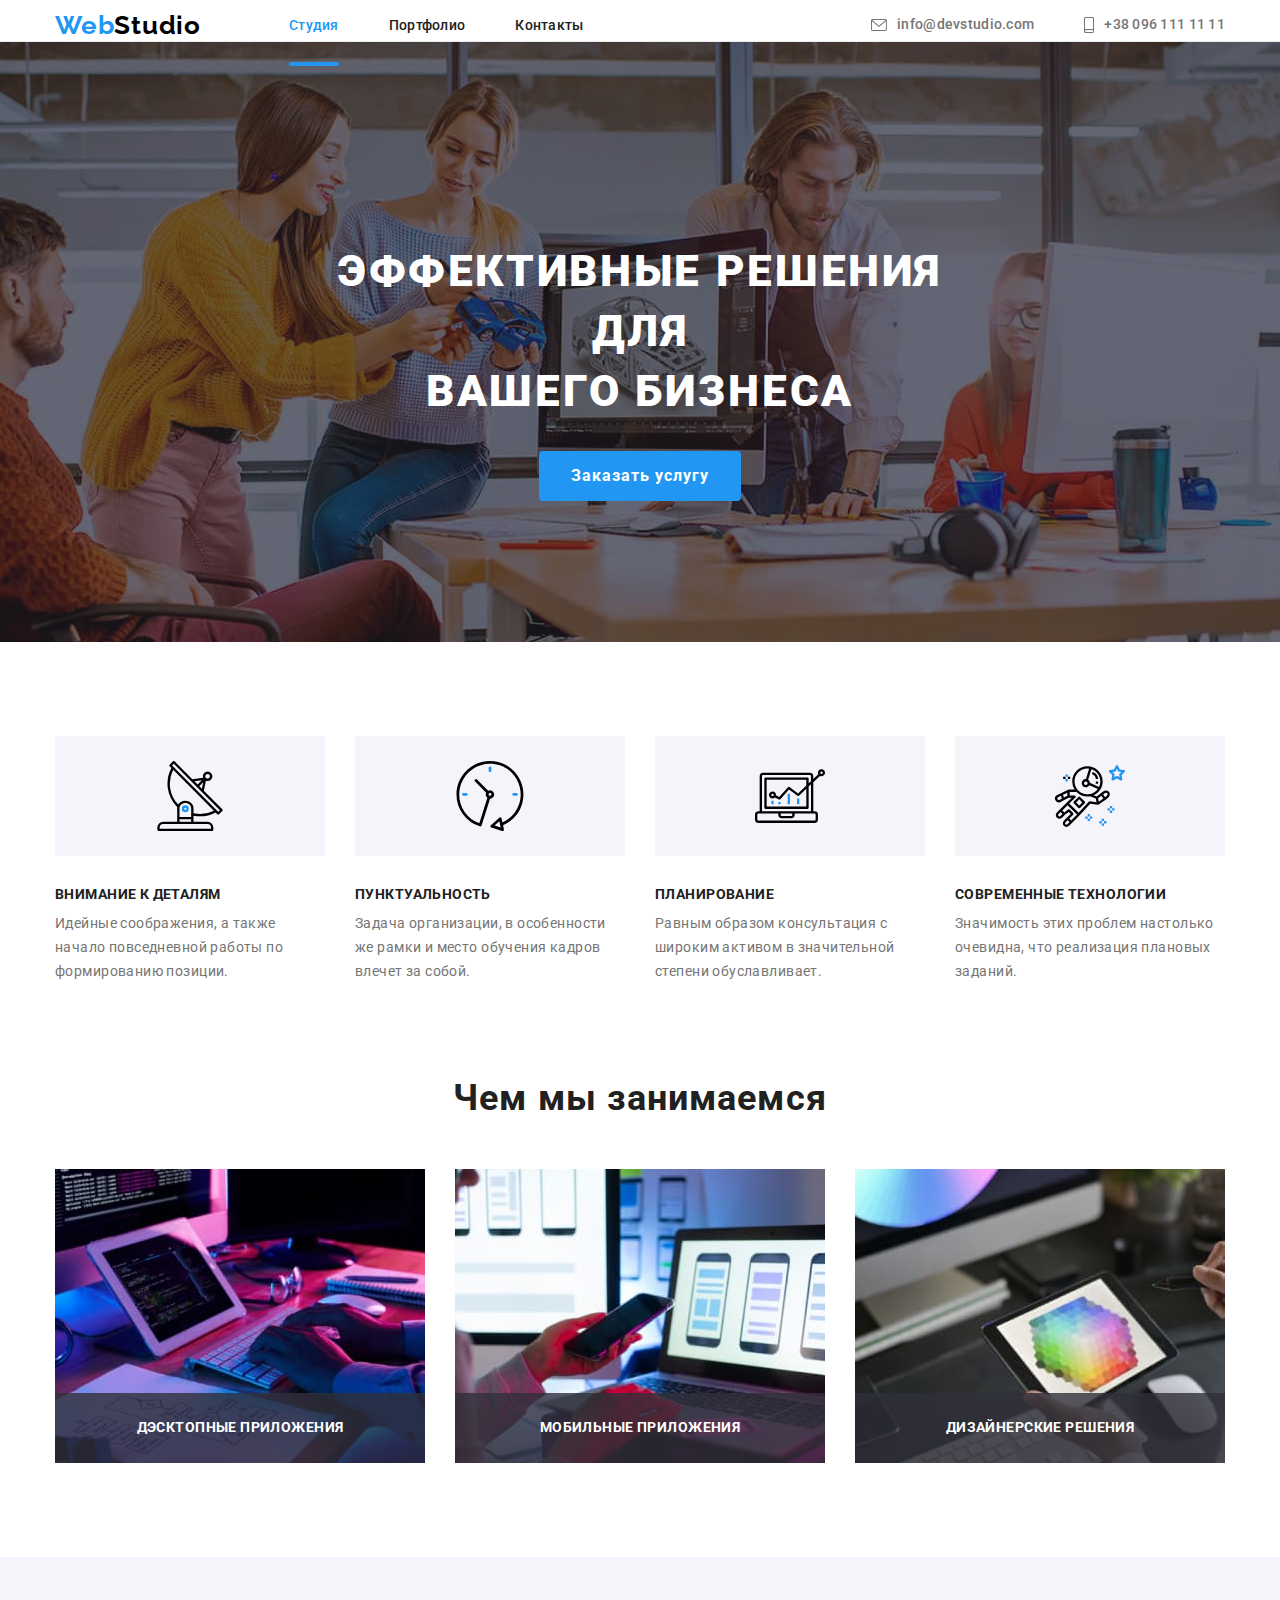
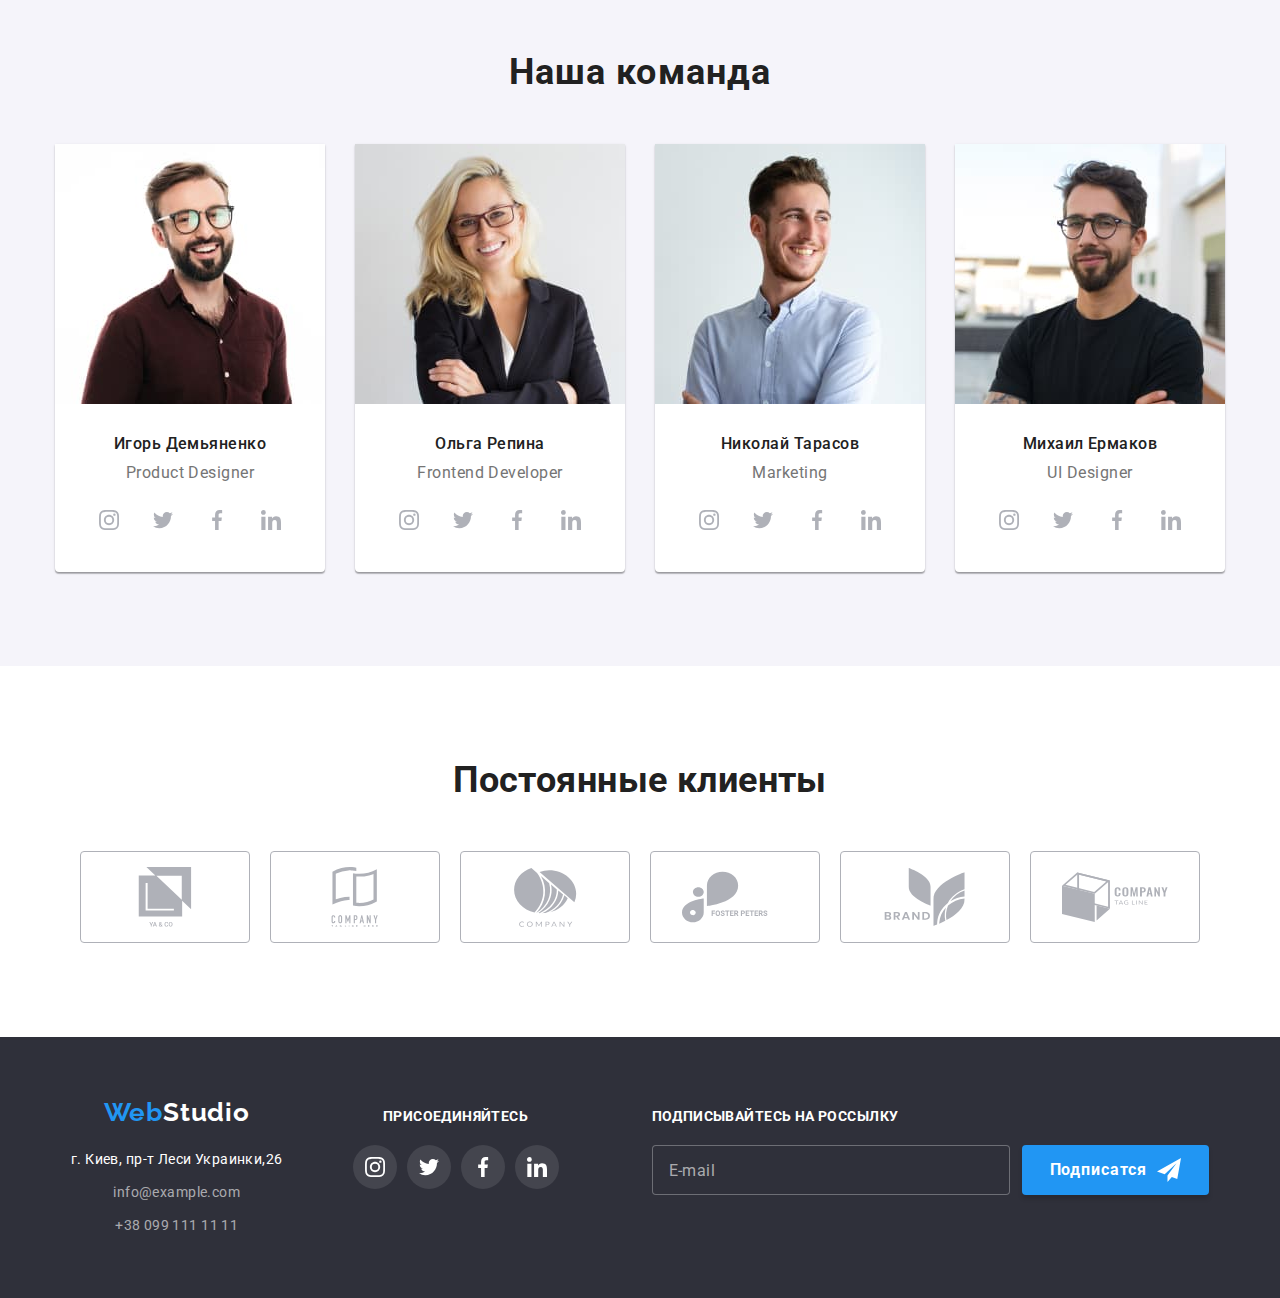
==== commit 9e9d1e45: "header" ====
--- a/index.html
+++ b/index.html
@@ -398,66 +398,70 @@
     </main>
     <footer>
       <div class="container footer-links">
-        <div>
-          <a href="./index.html" class="logo">Web<span class="logo-studio-footer">Studio</span></a>
-          <address>
-            <ul class="links-address">
-              <li>
-                <a
-                  href="https://goo.gl/maps/tHjSm2KnyTcFrMC39"
-                  target="_blank"
-                  rel="noreferrer noopener"
-                  style="color: white"
-                  >г. Киев, пр-т Леси Украинки,26</a
-                >
-              </li>
-              <li>
-                <a href="mailto:info@example.com" target="_blank" rel="noreferrer noopener"
-                  >info@example.com</a
-                >
-              </li>
-              <li>
-                <a href="tel:+380991111111" target="_blank" rel="noreferrer noopener"
-                  >+38 099 111 11 11</a
-                >
-              </li>
-            </ul>
-          </address>
-        </div>
-        <div class="social-links-footer">
-          <h2 class="visually-hidden">присоеденяйтесь</h2>
-          <div class="social-links-box">
-            <p class="footer-list-title">присоединяйтесь</p>
-            <ul class="social-links-list">
-              <li class="social-list-items-footer">
-                <a href="" class="social-links-items-footer">
-                  <svg class="social-list-icons-footer" width="20px" height="20px">
-                    <use href="./images/icons.svg#icon-instagram"></use>
-                  </svg>
-                </a>
-              </li>
-              <li class="social-list-items-footer">
-                <a href="" class="social-links-items-footer">
-                  <svg class="social-list-icons-footer" width="20px" height="20px">
-                    <use href="./images/icons.svg#icon-twitter"></use>
-                  </svg>
-                </a>
-              </li>
-              <li class="social-list-items-footer">
-                <a href="" class="social-links-items-footer">
-                  <svg class="social-list-icons-footer" width="20px" height="20px">
-                    <use href="./images/icons.svg#icon-facebook"></use>
-                  </svg>
-                </a>
-              </li>
-              <li class="social-list-items-footer">
-                <a href="" class="social-links-items-footer">
-                  <svg class="social-list-icons-footer" width="20px" height="20px">
-                    <use href="./images/icons.svg#icon-linkedin"></use>
-                  </svg>
-                </a>
-              </li>
-            </ul>
+        <div class="footer-tablet">
+          <div class="footer-logolinks">
+            <a href="./index.html" class="logo"
+              >Web<span class="logo-studio-footer">Studio</span></a
+            >
+            <address>
+              <ul class="links-address">
+                <li>
+                  <a
+                    href="https://goo.gl/maps/tHjSm2KnyTcFrMC39"
+                    target="_blank"
+                    rel="noreferrer noopener"
+                    style="color: white"
+                    >г. Киев, пр-т Леси Украинки,26</a
+                  >
+                </li>
+                <li>
+                  <a href="mailto:info@example.com" target="_blank" rel="noreferrer noopener"
+                    >info@example.com</a
+                  >
+                </li>
+                <li>
+                  <a href="tel:+380991111111" target="_blank" rel="noreferrer noopener"
+                    >+38 099 111 11 11</a
+                  >
+                </li>
+              </ul>
+            </address>
+          </div>
+          <div class="social-links-footer">
+            <h2 class="visually-hidden">присоеденяйтесь</h2>
+            <div class="social-links-box">
+              <p class="footer-list-title">присоединяйтесь</p>
+              <ul class="social-links-list">
+                <li class="social-list-items-footer">
+                  <a href="" class="social-links-items-footer">
+                    <svg class="social-list-icons-footer" width="20px" height="20px">
+                      <use href="./images/icons.svg#icon-instagram"></use>
+                    </svg>
+                  </a>
+                </li>
+                <li class="social-list-items-footer">
+                  <a href="" class="social-links-items-footer">
+                    <svg class="social-list-icons-footer" width="20px" height="20px">
+                      <use href="./images/icons.svg#icon-twitter"></use>
+                    </svg>
+                  </a>
+                </li>
+                <li class="social-list-items-footer">
+                  <a href="" class="social-links-items-footer">
+                    <svg class="social-list-icons-footer" width="20px" height="20px">
+                      <use href="./images/icons.svg#icon-facebook"></use>
+                    </svg>
+                  </a>
+                </li>
+                <li class="social-list-items-footer">
+                  <a href="" class="social-links-items-footer">
+                    <svg class="social-list-icons-footer" width="20px" height="20px">
+                      <use href="./images/icons.svg#icon-linkedin"></use>
+                    </svg>
+                  </a>
+                </li>
+              </ul>
+            </div>
           </div>
         </div>
         <div class="footer-user-form">
--- a/css/main.min.css
+++ b/css/main.min.css
@@ -1 +1 @@
-:root{--primary-text-colorry: #212121;--accent-text-color: #2196F3;--text-color: #757575;--logo-color-header: #000000;--color-white: #FFFFFF;--bgcolor-black: #2F303A;--adress-color: rgba(255, 255, 255, 0.6);--background-color: #E5E5E5;--background-color-team: #F5F4FA;--font-family-secondary: "Raleway", sans-serif;--font-family-primary: "Roboto", sans-serif;--icons-color: #AFB1B8;--transition-dur-func: 250ms cubic-bezier(0.4, 0, 0.2, 1)}.visually-hidden{position:absolute;width:1px;height:1px;margin:-1px;border:0;padding:0;white-space:nowrap;clip-path:inset(100%);clip:rect(0 0 0 0);overflow:hidden}.modal-close-btn{display:flex;justify-content:center;align-items:center}.container{padding-left:15px;padding-right:15px}@media screen and (min-width: 480px){.container{width:480px;margin-right:auto;margin-left:auto}}@media screen and (min-width: 768px){.container{width:768px}}@media screen and (min-width: 1200px){.container{width:1200px}}h1,h2,h3,p{margin-top:0;margin-bottom:0}ul,ol{padding-left:0;margin-top:0;margin-bottom:0;list-style:none}img{display:block;max-width:100%;height:auto}.link{text-decoration:none}body{font-family:"Roboto",sans-serif;color:var(--primary-text-colorry);background-color:var(--color-white);font-size:14px;letter-spacing:.03em}ul{list-style:none}a{text-decoration:none}.section{padding-bottom:94px;padding-top:94px}button{cursor:pointer;font-family:var(--font-family-primary);border:none;display:block;margin:0 auto}button:hover,button:focus{background-color:var(--accent-text-color);color:var(--color-white)}@media screen and (max-width: 767px){.mobile-menu{position:fixed;height:100%;width:100%;top:0;left:0;background-color:#fff;visibility:hidden;opacity:0;pointer-events:none}.mobile-menu.is-open{visibility:visible;opacity:1;pointer-events:auto;transition:opacity var(--transition-dur-func),visibility var(--transition-dur-func)}.mobile-menu-open{background-color:rgba(0,0,0,0);border:none;line-height:0;margin:0;padding:0}.mobile-menu__container{position:relative;padding-top:48px;padding-bottom:48px;padding-left:40px}.mobile-menu__btn{position:absolute;background-color:rgba(0,0,0,0);border:none;line-height:0;padding:0;top:10px;right:15px}.mobile-menu__icon.hover-focus{fill:currentColor;transition:color var(--transition-dur-func)}.mobile-menu__icon.hover-focus:hover,.mobile-menu__icon.hover-focus:focus{color:var(--accent-text-color);background-color:rgba(0,0,0,0)}.mobile-navigation a{transition:color var(--transition-dur-func);color:var(--primary-text-colorry);font-weight:500;font-size:40px;line-height:1.17;letter-spacing:.02em}.mobile-navigation a:hover,.mobile-navigation a:focus{color:var(--accent-text-color)}.mobile-contacts a{font-style:normal;font-weight:500;letter-spacing:.02em}.number{font-size:34px;line-height:1.17;color:var(--accent-text-color)}.mail{font-size:24px;line-height:1.16;color:var(--text-color)}.mobile-contacts__link{transition:color var(--transition-dur-func)}.mobile-contacts__link:hover,.mobile-contacts__link:focus{color:var(--accent-text-color)}.mobile-contacts{margin-top:200px}.mobile-social-menu{display:flex;align-items:center;justify-content:space-between;font-size:18px;line-height:1.22;margin-top:64px}.mobile-social-menu a{color:var(--accent-text-color)}}@media screen and (min-width: 768px){.mobile-menu{display:none}}p.overlay-portfolio-text{background:rgba(33,150,243,.9);font-weight:400;font-size:18px;line-height:1.56;letter-spacing:.03em;color:var(--color-white);position:absolute;left:0;top:0;text-align:start;height:100%;width:100%;overflow:auto;transform:translateY(100%);transition:transform 250ms cubic-bezier(0.4, 0, 0.2, 1);padding:63px 24px}.overlay-portfolio{position:relative;display:block;overflow:hidden}.img-portfolio-links:hover .overlay-portfolio-text,.img-portfolio-links:focus .overlay-portfolio-text{transform:translateY(0%)}.backdrop{position:fixed;width:100%;height:100%;background-color:rgba(0,0,0,.2);z-index:100;top:0;left:0;transition:opacity var(--transition-dur-func),visibility var(--transition-dur-func)}.modal{position:absolute;top:50%;left:50%;transform:translate(-50%, -50%);max-width:450px;height:581px;background-color:var(--color-white);padding:40px}@media screen and (min-width: 768px){.modal{max-width:528px}}.modal-close-btn{position:absolute;top:10px;right:10px;background-color:rgba(0,0,0,0);width:30px;height:30px;padding:0;fill:currentColor;color:#000;border:1px solid rgba(0,0,0,.1);border-radius:50%;transition:color var(--transition-dur-func),background-color var(--transition-dur-func)}.modal-close-btn:focus,.modal-close-btn:hover{background-color:var(--accent-text-color);color:var(--color-white)}.backdrop.is-hidden{opacity:0;visibility:hidden;pointer-events:none}.modal-form-btn{padding:10px 52px;background-color:var(--accent-text-color);box-shadow:0px 4px 4px rgba(0,0,0,.15);border-radius:4px;font-weight:700;font-size:16px;line-height:1.88;letter-spacing:.06em;margin-top:30px;color:var(--color-white)}.modal-form-title{font-weight:700;font-size:20px;line-height:1.15;text-align:center}.modal-form-main{display:flex;flex-direction:column;align-items:center}.modal-form-field{width:100%;margin-top:10px}.modal-form-field:nth-child(2){margin-top:12px}.modal-form-field:nth-child(5){margin-bottom:20px}.modal-form-input{position:relative;width:100%;height:40px;border:1px solid rgba(33,33,33,.2);border-radius:4px;padding-left:42px;font-size:16px;transition:border-color var(--transition-dur-func)}.modal-form-input:focus{border-color:var(--accent-text-color);outline:none}.hover-box{position:absolute;width:100%;height:100%;border:1px solid rgba(33,33,33,.2);border-radius:4px;top:0;left:0;transition:border-color var(--transition-dur-func)}.hover-box:hover{border-color:var(--accent-text-color)}.modal-form-input-desc{display:block;margin-bottom:4px;font-size:12px;line-height:1.16;letter-spacing:.01em;color:var(--text-color)}.modal-form-input-box{display:block;position:relative}.modal-form-input-icon{display:block;position:absolute;top:50%;left:14px;transform:translateY(-50%);fill:currentColor;transition:color var(--transition-dur-func)}.modal-form-input:focus+.modal-form-input-icon,.hover-box:hover+.modal-form-input-icon{color:var(--accent-text-color)}.modal-form-message{position:relative;resize:none;width:100%;height:120px;padding:12px 16px;border:1px solid rgba(33,33,33,.2);border-radius:4px;transition:border-color var(--transition-dur-func);overflow:auto}.modal-form-message::placeholder{text-transform:uppercase}.modal-form-message:focus,.modal-form-message:hover{border-color:var(--accent-text-color);outline:none}.modal-form-check-desc{font-weight:400;font-size:14px;line-height:1.71;letter-spacing:.03em;color:var(--text-color)}.modal-form-check-desc::before{content:"";display:inline-flex;width:16px;height:15px;border-radius:2px;border:1px solid var(--primary-text-colorry);cursor:pointer;margin:0}.modal-form-check:checked+.modal-form-check-desc::before{background-image:url(../images/check.svg);background-size:contain;background-position:50% 50%}.modal-form-check-link{color:var(--accent-text-color)}@media screen and (max-width: 767px){.header-navigation__links{display:none}.header__contacts{display:none}}.header-container{display:flex;align-items:center;justify-content:space-between;padding-top:10px}.logo{font-family:"Raleway";font-style:normal;font-weight:700;font-size:24px;line-height:1.16;letter-spacing:.03em;text-decoration:none;color:var(--accent-text-color)}.logo__studio{color:var(--logo-color-header)}@media screen and (min-width: 768px){.mobile-menu-open{display:none}.header-navigation{display:flex;align-items:center}.header-navigation__links{display:flex;margin-left:88px;gap:50px}.header{border-bottom:1px solid #ececec}.header-navigation__links a{transition:color var(--transition-dur-func);font-style:normal;color:var(--primary-text-colorry);font-weight:500;font-size:14px;line-height:1.14;letter-spacing:.02em}.header-navigation__links a:hover,.header-navigation__links a:focus{color:var(--accent-text-color)}.header__contacts{text-align:start}.header__contacts-box--margin{margin-bottom:10px}.header-navigation__link{position:relative;transition:color var(--transition-dur-func)}.header-navigation__link:hover,.header-navigation__link:focus{color:var(--accent-text-color)}.header__contact-link{position:relative;transition:color var(--transition-dur-func)}.header__contact-link:hover,.header__contact-link:focus{color:var(--accent-text-color)}.current::after{content:"";position:absolute;display:flex;margin-top:28px;width:100%;height:4px;border-radius:2px;background-color:var(--accent-text-color)}.icon-letter{margin-right:10px;fill:currentColor}.icon-phone{margin-right:10px;fill:currentColor}.header__contacts a{display:flex;align-items:center;font-style:normal;font-weight:500;font-size:14px;line-height:1.14;letter-spacing:.02em;color:var(--text-color)}.header-navigation__links .current{color:var(--accent-text-color)}.logo{font-size:26px;line-height:1.19;text-decoration:none;color:var(--accent-text-color)}.logo__studio{color:var(--logo-color-header)}}@media screen and (min-width: 1200px){.header__contacts{display:flex;margin-left:auto;gap:50px;align-items:center}.header__contacts-box{display:flex;justify-content:center;align-items:center}.header__contacts-box--margin{margin-bottom:0}}@media screen and (max-width: 767px){.hero{background-image:linear-gradient(rgba(47, 48, 58, 0.4), rgba(47, 48, 58, 0.4)),url(..//images/bgheroimg.jpg);background-repeat:no-repeat;background-size:cover;background-position:center;max-width:767px;background-color:#c4c4c4}.hero_position{margin:0 auto;padding:118px 60px}.hero__title{font-weight:900;font-size:26px;line-height:1.61;text-align:center;letter-spacing:.06em;text-transform:uppercase;color:var(--color-white, white);display:block;margin-bottom:30px;margin-left:auto;margin-right:auto}.hero__button{font-weight:700;font-size:16px;line-height:1.875;text-align:center;letter-spacing:.06em;color:var(--color-white, white);background:var(--accent-text-color);padding-top:10px;padding-bottom:10px;padding-left:32px;padding-right:32px;border:none;display:block;min-width:200px;border-radius:4px;margin-left:auto;margin-right:auto}}@media screen and (min-width: 768px){.hero{background-image:linear-gradient(rgba(47, 48, 58, 0.4), rgba(47, 48, 58, 0.4)),url(..//images/bgheroimg.jpg);background-repeat:no-repeat;background-size:cover;background-position:center;min-width:767px;background-color:#c4c4c4}.hero_position{margin:0 auto;padding:118px 60px}.hero__title{font-weight:900;font-size:26px;line-height:1.61;text-align:center;letter-spacing:.06em;text-transform:uppercase;color:var(--color-white, white);display:block;margin-bottom:30px;margin-left:auto;margin-right:auto}.hero__button{font-weight:700;font-size:16px;line-height:1.875;text-align:center;letter-spacing:.06em;color:var(--color-white, white);background:var(--accent-text-color);padding-top:10px;padding-bottom:10px;padding-left:32px;padding-right:32px;border:none;display:block;min-width:200px;border-radius:4px;margin-left:auto;margin-right:auto}}@media screen and (min-width: 1200px){.hero{background-image:linear-gradient(rgba(47, 48, 58, 0.4), rgba(47, 48, 58, 0.4)),url(..//images/bgheroimg.jpg);background-repeat:no-repeat;background-size:1600px;background-size:cover;max-width:1600px;height:600px;background-color:#c4c4c4}.hero_position{margin:0 auto;padding:200px 0}.hero__title{font-weight:900;font-size:44px;line-height:1.36;text-align:center;letter-spacing:.06em;text-transform:uppercase;color:var(--color-white, white);display:block;margin-bottom:30px;margin-left:auto;margin-right:auto;width:696px}.hero__button{font-weight:700;font-size:16px;line-height:1.875;text-align:center;letter-spacing:.06em;color:var(--color-white, white);background:var(--accent-text-color);padding-top:10px;padding-bottom:10px;padding-left:32px;padding-right:32px;border:none;display:block;min-width:200px;border-radius:4px;margin-left:auto;margin-right:auto}}@media screen and (max-width: 767px){.icons-advantage{background:#f5f4fa;border-radius:4px;max-width:100%;height:120px;padding:25px 101px}.advantage h3{font-style:normal;font-weight:700;font-size:14px;line-height:1.143;letter-spacing:.03em;text-transform:uppercase;color:var(--primary-text-colorry)}.advantage p{font-style:normal;font-weight:400;font-size:14px;line-height:1.7;letter-spacing:.03em;color:var(--text-color, #757575)}.items-advantage{text-align:start;margin-bottom:30px}.our-advantage h3{margin-bottom:10px;text-align:center}}@media screen and (min-width: 768px){.icons-advantage{background:#f5f4fa;border-radius:4px;width:70px;height:70px}.advantage h3{font-style:normal;font-weight:700;font-size:14px;line-height:1.143;letter-spacing:.03em;text-transform:uppercase;color:var(--primary-text-colorry)}.advantage p{font-style:normal;font-weight:400;font-size:14px;line-height:1.7;letter-spacing:.03em;color:var(--text-color, #757575)}.items-advantage{text-align:start;margin-bottom:30px;display:flex;justify-content:center;align-items:center;background-color:var(--background-color-team);padding-top:25px;padding-bottom:25px}.our-advantage h3{margin-bottom:10px;text-align:start}.our-advantage li{width:300px}.our-advantage{display:flex;justify-content:center;gap:30px;flex-wrap:wrap}}@media screen and (min-width: 1200px){.advantage h3{font-style:normal;font-weight:700;font-size:14px;line-height:1.143;letter-spacing:.03em;text-transform:uppercase;color:var(--primary-text-colorry)}.advantage p{font-style:normal;font-weight:400;font-size:14px;line-height:1.7;letter-spacing:.03em;color:var(--text-color, #757575)}.our-advantage{justify-content:space-between;flex-wrap:nowrap}.our-advantage h3{margin-bottom:10px}.items-advantage{width:270px}}@media screen and (max-width: 1199px){.work{display:none}}@media screen and (min-width: 1200px){.our-work{display:flex;gap:30px;justify-content:space-between}.work-title{font-style:normal;font-weight:700;font-size:36px;line-height:1.17;text-align:center;letter-spacing:.03em;margin-bottom:50px;color:var(--primary-text-colorry)}.work{padding-top:0px}.work-img-text{font-weight:700;line-height:1.14;text-align:center;text-transform:uppercase;color:#fff;background:rgba(47,48,58,.8);position:absolute;width:100%;height:70px;bottom:0%;display:flex;justify-content:center;align-items:center}.our-work-img{position:relative}}@media screen and (min-width: 200px){.team{background-color:var(--background-color-team)}.team-img-titles{margin-bottom:10px}.info-team{padding:30px 0}.title-team{font-style:normal;font-weight:700;font-size:36px;line-height:1.17;text-align:center;letter-spacing:.03em;color:var(--primary-text-colorry);margin-bottom:50px;margin-left:auto;margin-right:auto}.our-team h3{font-style:normal;font-weight:500;font-size:16px;line-height:1.19;letter-spacing:.03em;color:var(--primary-text-colorry)}.our-team p{font-style:normal;font-weight:400;font-size:16px;line-height:1.19;letter-spacing:.03em;color:var(--text-color)}.our-team{display:flex;flex-wrap:wrap;gap:30px;justify-content:center;text-align:center}.our-team li{background-color:#fff;border-radius:0px 0px 4px 4px;box-shadow:0px 1px 3px rgba(0,0,0,.12),0px 1px 1px rgba(0,0,0,.14),0px 2px 1px rgba(0,0,0,.2)}.social-list-team{display:flex;gap:10px;justify-content:center;margin-top:16px}.social-list-team li{box-shadow:none}.social-links-team{display:flex;width:44px;border-radius:50%;height:44px;background-color:#fff;justify-content:center;align-items:center;color:var(--icons-color);transition:color var(--transition-dur-func),background-color var(--transition-dur-func)}.social-links-team:hover,.social-links-team:focus{color:var(--color-white);background-color:var(--accent-text-color)}.social-team-icons{fill:currentColor}}@media screen and (min-width: 1200px){.our-team{flex-wrap:nowrap}}@media screen and (min-width: 200px){.clients-title{text-align:center;margin-bottom:50px;font-weight:700;font-size:36px;line-height:1.16}.list-clients{display:flex;justify-content:center;gap:30px;flex-wrap:wrap}.links-clients{display:flex;border:1px solid #afb1b8;border-radius:4px;width:210px;height:92px;justify-content:center;align-items:center;color:var(--icons-color);transition:color var(--transition-dur-func),border-color var(--transition-dur-func)}.links-clients:hover,.links-clients:focus{border-color:var(--accent-text-color);color:var(--accent-text-color)}.clients-icon{fill:currentColor}}@media screen and (min-width: 768px){.links-clients{width:226px}.clients-items{display:flex;justify-content:center;align-items:center}}@media screen and (min-width: 1200px){.links-clients{width:170px}.list-clients{gap:20px}}@media screen and (min-width: 200px){.footer-links{display:flex;align-items:center;justify-content:center;flex-direction:column}.social-links-items-footer{display:flex;width:44px;color:var(--color-white);height:44px;border-radius:50%;background-color:rgba(255,255,255,.1);justify-content:center;align-items:center;transition:background-color var(--transition-dur-func)}.social-links-items-footer:hover,.social-links-items-footer:focus{background-color:var(--accent-text-color)}.footer-list-title{font-weight:700;font-size:14px;line-height:1.14;letter-spacing:.03em;text-transform:uppercase;color:var(--color-white);margin-bottom:20px}.social-links-list{display:flex;width:206px;gap:10px}address{margin-top:20px}.links-address li:not(:last-child){margin-bottom:9px}.links-address a{font-style:normal;font-weight:400;font-size:14px;line-height:1.7;letter-spacing:.03em;color:var(--adress-color);transition:color var(--transition-dur-func)}.links-address a:hover,.links-address a:focus{color:var(--accent-text-color)}footer{background-color:var(--bgcolor-black);padding:60px 0}.logo-studio-footer{color:var(--color-white)}.social-list-icons-footer{fill:currentColor}}.portfolio-menu{display:flex;justify-content:center;gap:8px;margin-bottom:50px}.img-portfolio{display:flex;flex-wrap:wrap;gap:30px}.img-portfolio li{width:370px}.img-portfolio-items,.portfolio-menu-items{transition:box-shadow var(--transition-dur-func)}.img-portfolio-links{display:block;transition:box-shadow var(--transition-dur-func)}.img-portfolio-links:hover,.img-portfolio-links:focus{box-shadow:0px 1px 1px rgba(0,0,0,.12),0px 4px 4px rgba(0,0,0,.06),1px 4px 6px rgba(0,0,0,.16)}.btn-portfolio-menu:hover,.btn-portfolio-menu:focus{box-shadow:0px 1px 1px rgba(0,0,0,.12),0px 4px 4px rgba(0,0,0,.06),1px 4px 6px rgba(0,0,0,.16);background-color:var(--accent-text-color);color:var(--color-white)}.galery-portfolio button{font-family:"Roboto",sans-serif;font-style:normal;font-weight:500;font-size:16px;line-height:1.625;letter-spacing:.03em;color:var(--primary-text-colorry);background-color:var(--background-color-team);border-radius:4px;border:var(--primary-text-colorry);padding:6px 22px;border:none;display:block;min-width:70px;border-radius:4px;margin-left:auto;margin-right:auto;transition:background-color var(--transition-dur-func),color var(--transition-dur-func),box-shadow var(--transition-dur-func)}.galery-portfolio h2{font-style:normal;font-weight:700;font-size:18px;line-height:2;letter-spacing:.06em;color:var(--primary-text-colorry)}.galery-portfolio p{font-style:normal;font-weight:400;font-size:16px;line-height:1.875;letter-spacing:.03em;margin-top:4px}.info-portfolio p{color:var(--text-color)}.galery-portfolio::not-child{color:var(--color-white)}.info-portfolio{border:1px solid #eee;padding:20px 24px}/*# sourceMappingURL=main.min.css.map */+:root{--primary-text-colorry: #212121;--accent-text-color: #2196F3;--text-color: #757575;--logo-color-header: #000000;--color-white: #FFFFFF;--bgcolor-black: #2F303A;--adress-color: rgba(255, 255, 255, 0.6);--background-color: #E5E5E5;--background-color-team: #F5F4FA;--font-family-secondary: "Raleway", sans-serif;--font-family-primary: "Roboto", sans-serif;--icons-color: #AFB1B8;--transition-dur-func: 250ms cubic-bezier(0.4, 0, 0.2, 1)}.visually-hidden{position:absolute;width:1px;height:1px;margin:-1px;border:0;padding:0;white-space:nowrap;clip-path:inset(100%);clip:rect(0 0 0 0);overflow:hidden}.modal-close-btn{display:flex;justify-content:center;align-items:center}.container{padding-left:15px;padding-right:15px}@media screen and (min-width: 480px){.container{width:480px;margin-right:auto;margin-left:auto}}@media screen and (min-width: 768px){.container{width:768px}}@media screen and (min-width: 1200px){.container{width:1200px}}h1,h2,h3,p{margin-top:0;margin-bottom:0}ul,ol{padding-left:0;margin-top:0;margin-bottom:0;list-style:none}img{display:block;max-width:100%;height:auto}.link{text-decoration:none}body{font-family:"Roboto",sans-serif;color:var(--primary-text-colorry);background-color:var(--color-white);font-size:14px;letter-spacing:.03em}ul{list-style:none}a{text-decoration:none}.section{padding-bottom:94px;padding-top:94px}button{cursor:pointer;font-family:var(--font-family-primary);border:none;display:block;margin:0 auto}button:hover,button:focus{background-color:var(--accent-text-color);color:var(--color-white)}@media screen and (max-width: 767px){.mobile-menu{position:fixed;height:100%;width:100%;top:0;left:0;background-color:#fff;visibility:hidden;opacity:0;pointer-events:none}.mobile-menu.is-open{visibility:visible;opacity:1;pointer-events:auto;transition:opacity var(--transition-dur-func),visibility var(--transition-dur-func)}.mobile-menu-open{background-color:rgba(0,0,0,0);border:none;line-height:0;margin:0;padding:0}.mobile-menu__container{position:relative;padding-top:48px;padding-bottom:48px;padding-left:40px}.mobile-menu__btn{position:absolute;background-color:rgba(0,0,0,0);border:none;line-height:0;padding:0;top:10px;right:15px}.mobile-menu__icon.hover-focus{fill:currentColor;transition:color var(--transition-dur-func)}.mobile-menu__icon.hover-focus:hover,.mobile-menu__icon.hover-focus:focus{color:var(--accent-text-color);background-color:rgba(0,0,0,0)}.mobile-navigation a{transition:color var(--transition-dur-func);color:var(--primary-text-colorry);font-weight:500;font-size:40px;line-height:1.17;letter-spacing:.02em}.mobile-navigation a:hover,.mobile-navigation a:focus{color:var(--accent-text-color)}.mobile-contacts a{font-style:normal;font-weight:500;letter-spacing:.02em}.number{font-size:34px;line-height:1.17;color:var(--accent-text-color)}.mail{font-size:24px;line-height:1.16;color:var(--text-color)}.mobile-contacts__link{transition:color var(--transition-dur-func)}.mobile-contacts__link:hover,.mobile-contacts__link:focus{color:var(--accent-text-color)}.mobile-contacts{margin-top:200px}.mobile-social-menu{display:flex;align-items:center;justify-content:space-between;font-size:18px;line-height:1.22;margin-top:64px}.mobile-social-menu a{color:var(--accent-text-color)}}@media screen and (min-width: 768px){.mobile-menu{display:none}}@media screen and (min-width: 200px){.footer-user-input{display:block;padding-left:16px;width:358px;height:50px;border:1px solid rgba(255,255,255,.3);border-radius:4px;background-color:var(--bgcolor-black);color:var(--color-white);font-size:16px;transition:border-color var(--transition-dur-func)}.footer-user-input:hover,.footer-user-input:focus{border-color:var(--accent-text-color);outline:none}.footer-user-input::placeholder{letter-spacing:.03em;color:rgba(255,255,255,.6)}.footer-user-title{font-weight:700;font-size:14px;line-height:1.14;letter-spacing:.03em;text-transform:uppercase;margin-bottom:20px;color:var(--color-white)}.footer-user-input-box{display:flex;flex-direction:column;justify-content:center;align-items:center}.footer-user-btn{display:flex;justify-content:center;align-items:center;padding:10px 28px;box-shadow:0px 4px 4px rgba(0,0,0,.15);border-radius:4px;background-color:var(--accent-text-color);font-weight:700;font-size:16px;line-height:1.88;letter-spacing:.06em;color:var(--color-white);margin-top:20px}.footer-user-form{display:flex;justify-content:center;align-items:center;flex-direction:column;margin-top:60px}.footer-user-icon{fill:currentColor;color:var(--color-white);margin-left:10px}}@media screen and (min-width: 1200px){.footer-user-input-box{flex-direction:row}.footer-user-btn{margin-top:0;margin-left:12px}.footer-user-title{justify-content:start}.footer-user-form{margin-top:0;align-items:flex-start}}p.overlay-portfolio-text{background:rgba(33,150,243,.9);font-weight:400;font-size:18px;line-height:1.56;letter-spacing:.03em;color:var(--color-white);position:absolute;left:0;top:0;text-align:start;height:100%;width:100%;overflow:auto;transform:translateY(100%);transition:transform 250ms cubic-bezier(0.4, 0, 0.2, 1);padding:63px 24px}.overlay-portfolio{position:relative;display:block;overflow:hidden}.img-portfolio-links:hover .overlay-portfolio-text,.img-portfolio-links:focus .overlay-portfolio-text{transform:translateY(0%)}.backdrop{position:fixed;width:100%;height:100%;background-color:rgba(0,0,0,.2);z-index:100;top:0;left:0;transition:opacity var(--transition-dur-func),visibility var(--transition-dur-func)}.modal{position:absolute;top:50%;left:50%;transform:translate(-50%, -50%);max-width:450px;height:581px;background-color:var(--color-white);padding:40px}@media screen and (min-width: 768px){.modal{max-width:528px}}.modal-close-btn{position:absolute;top:10px;right:10px;background-color:rgba(0,0,0,0);width:30px;height:30px;padding:0;fill:currentColor;color:#000;border:1px solid rgba(0,0,0,.1);border-radius:50%;transition:color var(--transition-dur-func),background-color var(--transition-dur-func)}.modal-close-btn:focus,.modal-close-btn:hover{background-color:var(--accent-text-color);color:var(--color-white)}.backdrop.is-hidden{opacity:0;visibility:hidden;pointer-events:none}.modal-form-btn{padding:10px 52px;background-color:var(--accent-text-color);box-shadow:0px 4px 4px rgba(0,0,0,.15);border-radius:4px;font-weight:700;font-size:16px;line-height:1.88;letter-spacing:.06em;margin-top:30px;color:var(--color-white)}.modal-form-title{font-weight:700;font-size:20px;line-height:1.15;text-align:center}.modal-form-main{display:flex;flex-direction:column;align-items:center}.modal-form-field{width:100%;margin-top:10px}.modal-form-field:nth-child(2){margin-top:12px}.modal-form-field:nth-child(5){margin-bottom:20px}.modal-form-input{position:relative;width:100%;height:40px;border:1px solid rgba(33,33,33,.2);border-radius:4px;padding-left:42px;font-size:16px;transition:border-color var(--transition-dur-func)}.modal-form-input:focus{border-color:var(--accent-text-color);outline:none}.hover-box{position:absolute;width:100%;height:100%;border:1px solid rgba(33,33,33,.2);border-radius:4px;top:0;left:0;transition:border-color var(--transition-dur-func)}.hover-box:hover{border-color:var(--accent-text-color)}.modal-form-input-desc{display:block;margin-bottom:4px;font-size:12px;line-height:1.16;letter-spacing:.01em;color:var(--text-color)}.modal-form-input-box{display:block;position:relative}.modal-form-input-icon{display:block;position:absolute;top:50%;left:14px;transform:translateY(-50%);fill:currentColor;transition:color var(--transition-dur-func)}.modal-form-input:focus+.modal-form-input-icon,.hover-box:hover+.modal-form-input-icon{color:var(--accent-text-color)}.modal-form-message{position:relative;resize:none;width:100%;height:120px;padding:12px 16px;border:1px solid rgba(33,33,33,.2);border-radius:4px;transition:border-color var(--transition-dur-func);overflow:auto}.modal-form-message::placeholder{text-transform:uppercase}.modal-form-message:focus,.modal-form-message:hover{border-color:var(--accent-text-color);outline:none}.modal-form-check-desc{font-weight:400;font-size:14px;line-height:1.71;letter-spacing:.03em;color:var(--text-color)}.modal-form-check-desc::before{content:"";display:inline-flex;width:16px;height:15px;border-radius:2px;border:1px solid var(--primary-text-colorry);cursor:pointer;margin:0}.modal-form-check:checked+.modal-form-check-desc::before{background-image:url(../images/check.svg);background-size:contain;background-position:50% 50%}.modal-form-check-link{color:var(--accent-text-color)}@media screen and (max-width: 767px){.header-navigation__links{display:none}.header__contacts{display:none}}.header-container{display:flex;align-items:center;justify-content:space-between;padding-top:10px}.logo{font-family:"Raleway";font-style:normal;font-weight:700;font-size:24px;line-height:1.16;letter-spacing:.03em;text-decoration:none;color:var(--accent-text-color)}.logo__studio{color:var(--logo-color-header)}@media screen and (min-width: 768px){.mobile-menu-open{display:none}.header-navigation{display:flex;align-items:center}.header-navigation__links{display:flex;margin-left:88px;gap:50px}.header{border-bottom:1px solid #ececec}.header-navigation__links a{transition:color var(--transition-dur-func);font-style:normal;color:var(--primary-text-colorry);font-weight:500;font-size:14px;line-height:1.14;letter-spacing:.02em}.header-navigation__links a:hover,.header-navigation__links a:focus{color:var(--accent-text-color)}.header__contacts{text-align:start}.header__contacts-box--margin{margin-bottom:10px}.header-navigation__link{position:relative;transition:color var(--transition-dur-func)}.header-navigation__link:hover,.header-navigation__link:focus{color:var(--accent-text-color)}.header__contact-link{position:relative;transition:color var(--transition-dur-func)}.header__contact-link:hover,.header__contact-link:focus{color:var(--accent-text-color)}.current::after{content:"";position:absolute;display:flex;margin-top:28px;width:100%;height:4px;border-radius:2px;background-color:var(--accent-text-color)}.icon-letter{margin-right:10px;fill:currentColor}.icon-phone{margin-right:10px;fill:currentColor}.header__contacts a{display:flex;align-items:center;font-style:normal;font-weight:500;font-size:14px;line-height:1.14;letter-spacing:.02em;color:var(--text-color)}.header-navigation__links .current{color:var(--accent-text-color)}.logo{font-size:26px;line-height:1.19;text-decoration:none;color:var(--accent-text-color)}.logo__studio{color:var(--logo-color-header)}}@media screen and (min-width: 1200px){.header__contacts{display:flex;margin-left:auto;gap:50px;align-items:center}.header__contacts-box{display:flex;justify-content:center;align-items:center}.header__contacts-box--margin{margin-bottom:0}}@media screen and (max-width: 767px){.hero{background-image:linear-gradient(rgba(47, 48, 58, 0.4), rgba(47, 48, 58, 0.4)),url(..//images/bgheroimg.jpg);background-repeat:no-repeat;background-size:cover;background-position:center;max-width:767px;background-color:#c4c4c4}.hero_position{margin:0 auto;padding:118px 60px}.hero__title{font-weight:900;font-size:26px;line-height:1.61;text-align:center;letter-spacing:.06em;text-transform:uppercase;color:var(--color-white, white);display:block;margin-bottom:30px;margin-left:auto;margin-right:auto}.hero__button{font-weight:700;font-size:16px;line-height:1.875;text-align:center;letter-spacing:.06em;color:var(--color-white, white);background:var(--accent-text-color);padding-top:10px;padding-bottom:10px;padding-left:32px;padding-right:32px;border:none;display:block;min-width:200px;border-radius:4px;margin-left:auto;margin-right:auto}}@media screen and (min-width: 768px){.hero{background-image:linear-gradient(rgba(47, 48, 58, 0.4), rgba(47, 48, 58, 0.4)),url(..//images/bgheroimg.jpg);background-repeat:no-repeat;background-size:cover;background-position:center;min-width:767px;background-color:#c4c4c4}.hero_position{margin:0 auto;padding:118px 60px}.hero__title{font-weight:900;font-size:26px;line-height:1.61;text-align:center;letter-spacing:.06em;text-transform:uppercase;color:var(--color-white, white);display:block;margin-bottom:30px;margin-left:auto;margin-right:auto}.hero__button{font-weight:700;font-size:16px;line-height:1.875;text-align:center;letter-spacing:.06em;color:var(--color-white, white);background:var(--accent-text-color);padding-top:10px;padding-bottom:10px;padding-left:32px;padding-right:32px;border:none;display:block;min-width:200px;border-radius:4px;margin-left:auto;margin-right:auto}}@media screen and (min-width: 1200px){.hero{background-image:linear-gradient(rgba(47, 48, 58, 0.4), rgba(47, 48, 58, 0.4)),url(..//images/bgheroimg.jpg);background-repeat:no-repeat;background-size:1600px;background-size:cover;max-width:1600px;height:600px;background-color:#c4c4c4}.hero_position{margin:0 auto;padding:200px 0}.hero__title{font-weight:900;font-size:44px;line-height:1.36;text-align:center;letter-spacing:.06em;text-transform:uppercase;color:var(--color-white, white);display:block;margin-bottom:30px;margin-left:auto;margin-right:auto;width:696px}.hero__button{font-weight:700;font-size:16px;line-height:1.875;text-align:center;letter-spacing:.06em;color:var(--color-white, white);background:var(--accent-text-color);padding-top:10px;padding-bottom:10px;padding-left:32px;padding-right:32px;border:none;display:block;min-width:200px;border-radius:4px;margin-left:auto;margin-right:auto}}@media screen and (max-width: 767px){.icons-advantage{background:#f5f4fa;border-radius:4px;max-width:100%;height:120px;padding:25px 101px}.advantage h3{font-style:normal;font-weight:700;font-size:14px;line-height:1.143;letter-spacing:.03em;text-transform:uppercase;color:var(--primary-text-colorry)}.advantage p{font-style:normal;font-weight:400;font-size:14px;line-height:1.7;letter-spacing:.03em;color:var(--text-color, #757575)}.items-advantage{text-align:start;margin-bottom:30px}.our-advantage h3{margin-bottom:10px;text-align:center}}@media screen and (min-width: 768px){.icons-advantage{background:#f5f4fa;border-radius:4px;width:70px;height:70px}.advantage h3{font-style:normal;font-weight:700;font-size:14px;line-height:1.143;letter-spacing:.03em;text-transform:uppercase;color:var(--primary-text-colorry)}.advantage p{font-style:normal;font-weight:400;font-size:14px;line-height:1.7;letter-spacing:.03em;color:var(--text-color, #757575)}.items-advantage{text-align:start;margin-bottom:30px;display:flex;justify-content:center;align-items:center;background-color:var(--background-color-team);padding-top:25px;padding-bottom:25px}.our-advantage h3{margin-bottom:10px;text-align:start}.our-advantage li{width:300px}.our-advantage{display:flex;justify-content:center;gap:30px;flex-wrap:wrap}}@media screen and (min-width: 1200px){.advantage h3{font-style:normal;font-weight:700;font-size:14px;line-height:1.143;letter-spacing:.03em;text-transform:uppercase;color:var(--primary-text-colorry)}.advantage p{font-style:normal;font-weight:400;font-size:14px;line-height:1.7;letter-spacing:.03em;color:var(--text-color, #757575)}.our-advantage{justify-content:space-between;flex-wrap:nowrap}.our-advantage h3{margin-bottom:10px}.items-advantage{width:270px}}@media screen and (max-width: 1199px){.work{display:none}}@media screen and (min-width: 1200px){.our-work{display:flex;gap:30px;justify-content:space-between}.work-title{font-style:normal;font-weight:700;font-size:36px;line-height:1.17;text-align:center;letter-spacing:.03em;margin-bottom:50px;color:var(--primary-text-colorry)}.work{padding-top:0px}.work-img-text{font-weight:700;line-height:1.14;text-align:center;text-transform:uppercase;color:#fff;background:rgba(47,48,58,.8);position:absolute;width:100%;height:70px;bottom:0%;display:flex;justify-content:center;align-items:center}.our-work-img{position:relative}}@media screen and (min-width: 200px){.team{background-color:var(--background-color-team)}.team-img-titles{margin-bottom:10px}.info-team{padding:30px 0}.title-team{font-style:normal;font-weight:700;font-size:36px;line-height:1.17;text-align:center;letter-spacing:.03em;color:var(--primary-text-colorry);margin-bottom:50px;margin-left:auto;margin-right:auto}.our-team h3{font-style:normal;font-weight:500;font-size:16px;line-height:1.19;letter-spacing:.03em;color:var(--primary-text-colorry)}.our-team p{font-style:normal;font-weight:400;font-size:16px;line-height:1.19;letter-spacing:.03em;color:var(--text-color)}.our-team{display:flex;flex-wrap:wrap;gap:30px;justify-content:center;text-align:center}.our-team li{background-color:#fff;border-radius:0px 0px 4px 4px;box-shadow:0px 1px 3px rgba(0,0,0,.12),0px 1px 1px rgba(0,0,0,.14),0px 2px 1px rgba(0,0,0,.2)}.social-list-team{display:flex;gap:10px;justify-content:center;margin-top:16px}.social-list-team li{box-shadow:none}.social-links-team{display:flex;width:44px;border-radius:50%;height:44px;background-color:#fff;justify-content:center;align-items:center;color:var(--icons-color);transition:color var(--transition-dur-func),background-color var(--transition-dur-func)}.social-links-team:hover,.social-links-team:focus{color:var(--color-white);background-color:var(--accent-text-color)}.social-team-icons{fill:currentColor}}@media screen and (min-width: 1200px){.our-team{flex-wrap:nowrap}}@media screen and (min-width: 200px){.clients-title{text-align:center;margin-bottom:50px;font-weight:700;font-size:36px;line-height:1.16}.list-clients{display:flex;justify-content:center;gap:30px;flex-wrap:wrap}.links-clients{display:flex;border:1px solid #afb1b8;border-radius:4px;width:210px;height:92px;justify-content:center;align-items:center;color:var(--icons-color);transition:color var(--transition-dur-func),border-color var(--transition-dur-func)}.links-clients:hover,.links-clients:focus{border-color:var(--accent-text-color);color:var(--accent-text-color)}.clients-icon{fill:currentColor}}@media screen and (min-width: 768px){.links-clients{width:226px}.clients-items{display:flex;justify-content:center;align-items:center}}@media screen and (min-width: 1200px){.links-clients{width:170px}.list-clients{gap:20px}}@media screen and (min-width: 200px){.footer-logolinks{text-align:center}.social-links-box{margin-top:60px}.footer-links{display:flex;align-items:center;justify-content:center;flex-direction:column}.social-links-items-footer{display:flex;width:44px;color:var(--color-white);height:44px;border-radius:50%;background-color:rgba(255,255,255,.1);justify-content:center;align-items:center;transition:background-color var(--transition-dur-func)}.social-links-items-footer:hover,.social-links-items-footer:focus{background-color:var(--accent-text-color)}.footer-list-title{font-weight:700;font-size:14px;line-height:1.14;letter-spacing:.03em;text-align:center;text-transform:uppercase;color:var(--color-white);margin-bottom:20px}.social-links-list{display:flex;width:206px;gap:10px}address{margin-top:20px}.links-address li:not(:last-child){margin-bottom:9px}.links-address a{font-style:normal;font-weight:400;font-size:14px;line-height:1.7;letter-spacing:.03em;color:var(--adress-color);transition:color var(--transition-dur-func)}.links-address a:hover,.links-address a:focus{color:var(--accent-text-color)}footer{background-color:var(--bgcolor-black);padding:60px 0}.logo-studio-footer{color:var(--color-white)}.social-list-icons-footer{fill:currentColor}}@media screen and (min-width: 768px){.footer-tablet{display:flex;justify-content:space-between;align-items:center}.footer-logolinks{margin-right:165px}.social-links-box{margin-top:0}}@media screen and (min-width: 1200px){.footer-logolinks{margin-right:70px}.footer-links{flex-direction:row;align-items:baseline}.footer-tablet{margin-right:93px;align-items:baseline}}.portfolio-menu{display:flex;justify-content:center;gap:8px;margin-bottom:50px}.img-portfolio{display:flex;flex-wrap:wrap;gap:30px}.img-portfolio li{width:370px}.img-portfolio-items,.portfolio-menu-items{transition:box-shadow var(--transition-dur-func)}.img-portfolio-links{display:block;transition:box-shadow var(--transition-dur-func)}.img-portfolio-links:hover,.img-portfolio-links:focus{box-shadow:0px 1px 1px rgba(0,0,0,.12),0px 4px 4px rgba(0,0,0,.06),1px 4px 6px rgba(0,0,0,.16)}.btn-portfolio-menu:hover,.btn-portfolio-menu:focus{box-shadow:0px 1px 1px rgba(0,0,0,.12),0px 4px 4px rgba(0,0,0,.06),1px 4px 6px rgba(0,0,0,.16);background-color:var(--accent-text-color);color:var(--color-white)}.galery-portfolio button{font-family:"Roboto",sans-serif;font-style:normal;font-weight:500;font-size:16px;line-height:1.625;letter-spacing:.03em;color:var(--primary-text-colorry);background-color:var(--background-color-team);border-radius:4px;border:var(--primary-text-colorry);padding:6px 22px;border:none;display:block;min-width:70px;border-radius:4px;margin-left:auto;margin-right:auto;transition:background-color var(--transition-dur-func),color var(--transition-dur-func),box-shadow var(--transition-dur-func)}.galery-portfolio h2{font-style:normal;font-weight:700;font-size:18px;line-height:2;letter-spacing:.06em;color:var(--primary-text-colorry)}.galery-portfolio p{font-style:normal;font-weight:400;font-size:16px;line-height:1.875;letter-spacing:.03em;margin-top:4px}.info-portfolio p{color:var(--text-color)}.galery-portfolio::not-child{color:var(--color-white)}.info-portfolio{border:1px solid #eee;padding:20px 24px}/*# sourceMappingURL=main.min.css.map */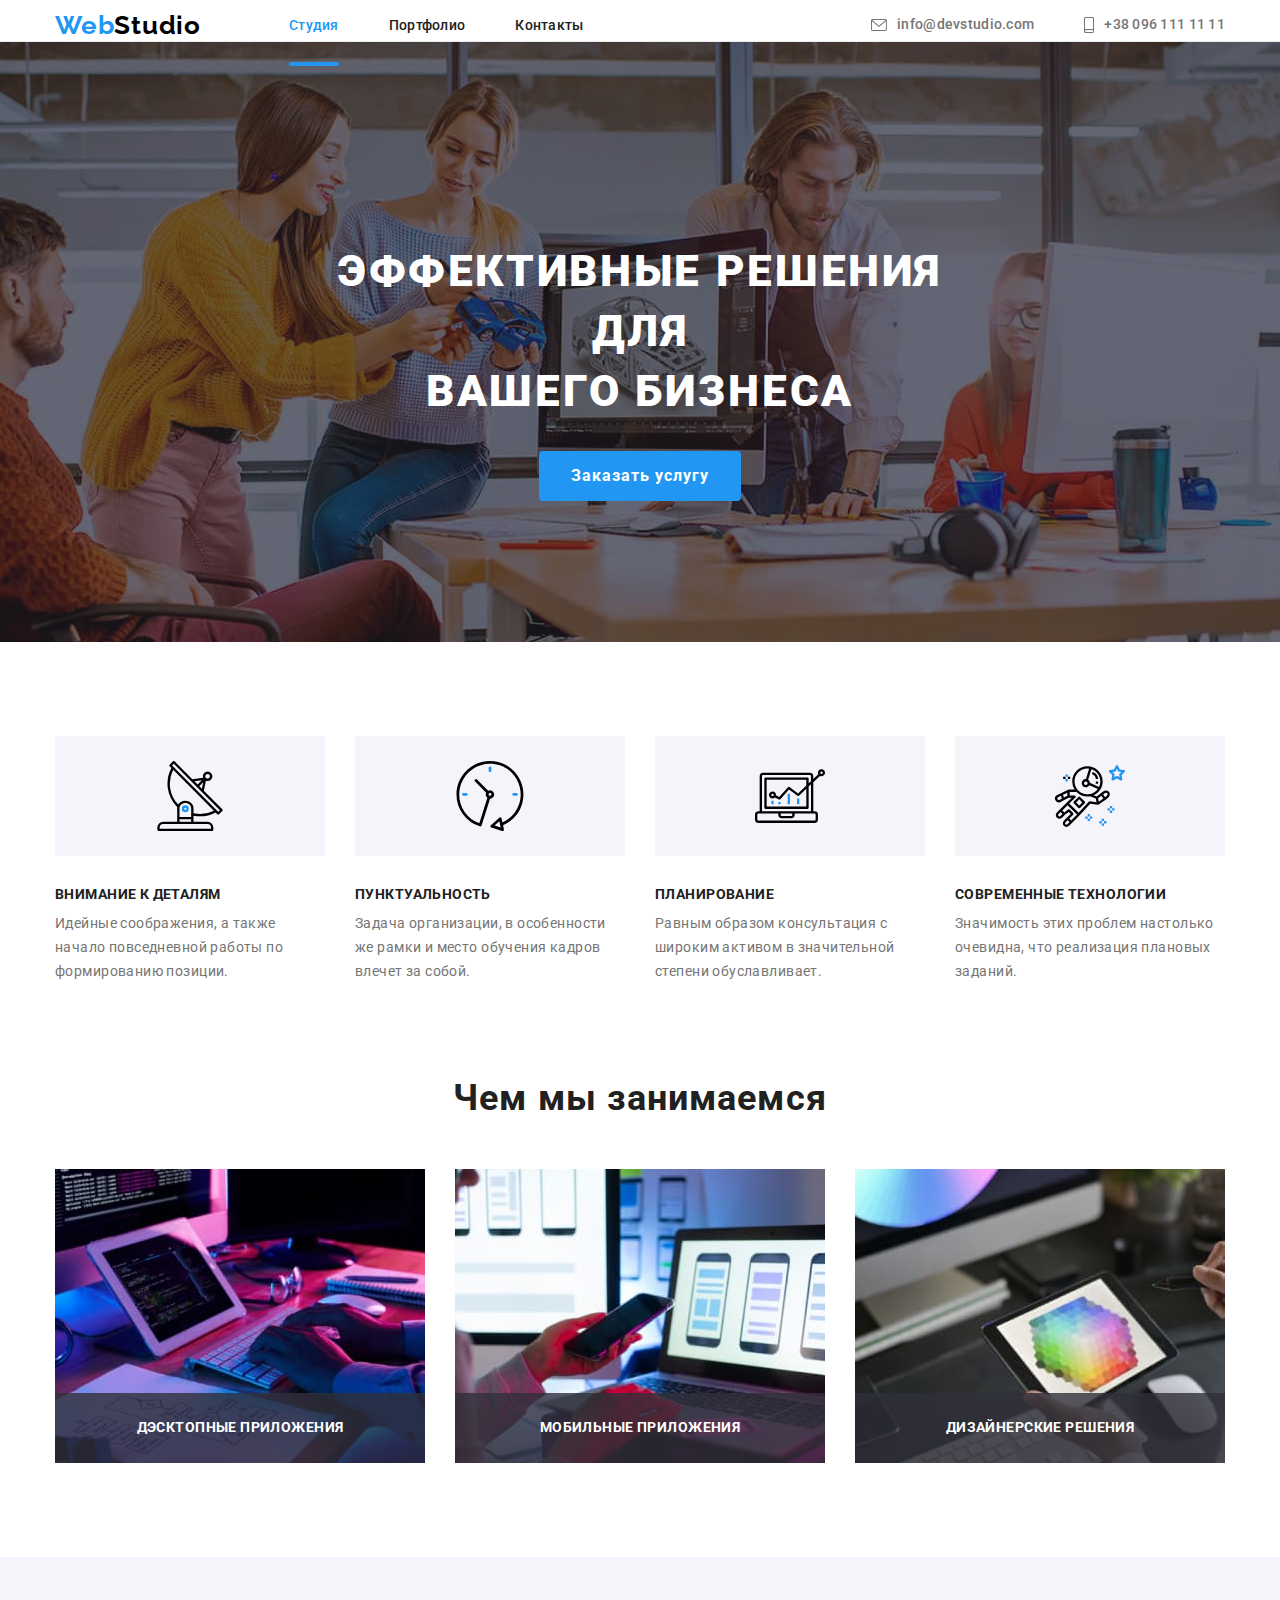
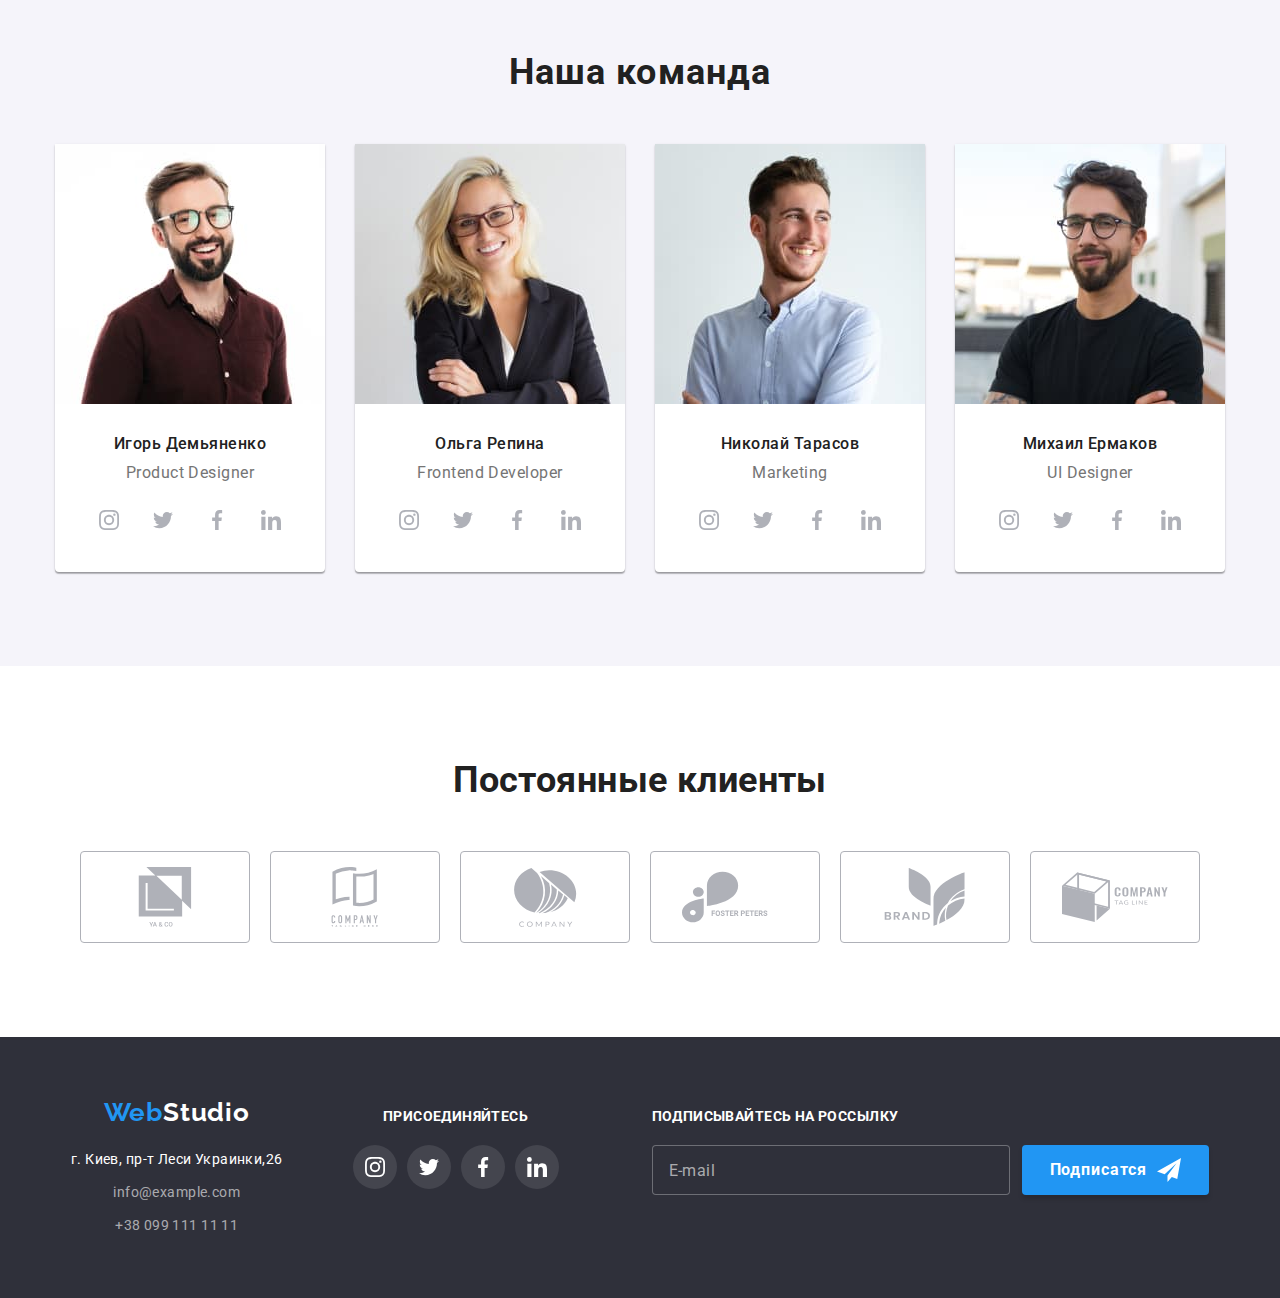
==== commit 3631a4f9: "allimg" ====
--- a/index.html
+++ b/index.html
@@ -169,34 +169,48 @@
           <ul class="our-work">
             <li>
               <div class="our-work-img">
-                <img
-                  src="./images/img2.jpg"
-                  alt="процесс создания сайта,приложения"
-                  width="370"
-                  height="294"
-                />
+                <picture>
+                  <source
+                    srcset="./images/desktop/wd1.jpg 1x, ./images/desktop/wd1@2x.jpg 2x"
+                    media="(min-width:1200px)"
+                  />
+                  <img
+                    src="./images/img2.jpg"
+                    alt="процесс создания сайта,приложения"
+                    width="370"
+                    height="294"
+                  />
+                </picture>
                 <p class="work-img-text">Дэсктопные приложения</p>
               </div>
             </li>
             <li>
               <div class="our-work-img">
-                <img
-                  src="./images/img3.jpg"
-                  alt="оптимизация сайта для потребителей"
-                  width="370"
-                  height="294"
-                />
+                <picture>
+                  <source
+                    srcset="./images/desktop/wd2.jpg 1x, ./images/desktop/wd2@2x.jpg 2x"
+                    media="(min-width:1200px)" />
+                  <img
+                    src="./images/img3.jpg"
+                    alt="оптимизация сайта для потребителей"
+                    width="370"
+                    height="294"
+                /></picture>
                 <p class="work-img-text">Мобильные приложения</p>
               </div>
             </li>
             <li>
               <div class="our-work-img">
-                <img
-                  src="./images/img4.jpg"
-                  alt="сопоставление всех за и против"
-                  width="370"
-                  height="294"
-                />
+                <picture>
+                  <source
+                    srcset="./images/desktop/wd3.jpg 1x, ./images/desktop/wd3@2x.jpg 2x"
+                    media="(min-width:1200px)" />
+                  <img
+                    src="./images/img4.jpg"
+                    alt="сопоставление всех за и против"
+                    width="370"
+                    height="294"
+                /></picture>
                 <p class="work-img-text">Дизайнерские решения</p>
               </div>
             </li>
@@ -208,7 +222,18 @@
           <h2 class="title-team">Наша команда</h2>
           <ul class="our-team">
             <li>
-              <img src="./images/img5.jpg" alt="фото Игорь Демьяненко" width="270" height="260" />
+              <picture>
+                <source
+                  srcset="./images/desktop/td1.jpg 1x, ./images/desktop/td1@2x.jpg 2x"
+                  media="(min-width:1200px)" />
+                <source
+                  srcset="./images/tablet/tt1.jpg 1x, ./images/tablet/tt1@2x.jpg 2x"
+                  media="(min-width:768px)" />
+                <source
+                  srcset="./images/mobile/tm1.jpg 1x, ./images/mobile/tm1@2x.jpg 2x"
+                  media="(max-width:767px)" />
+                <img src="./images/img5.jpg" alt="фото Игорь Демьяненко" width="270" height="260"
+              /></picture>
               <div class="info-team">
                 <h3 class="team-img-titles">Игорь Демьяненко</h3>
                 <p lang="en">Product Designer</p>
@@ -242,7 +267,18 @@
               </div>
             </li>
             <li>
-              <img src="./images/img6.jpg" alt="фото Ольга Репина" width="270" height="260" />
+              <picture>
+                <source
+                  srcset="./images/desktop/td2.jpg 1x, ./images/desktop/td2@2x.jpg 2x"
+                  media="(min-width:1200px)" />
+                <source
+                  srcset="./images/tablet/tt2.jpg 1x, ./images/tablet/tt2@2x.jpg 2x"
+                  media="(min-width:768px)" />
+                <source
+                  srcset="./images/mobile/tm2.jpg 1x, ./images/mobile/tm2@2x.jpg 2x"
+                  media="(max-width:767px)" />
+                <img src="./images/img6.jpg" alt="фото Ольга Репина" width="270" height="260"
+              /></picture>
               <div class="info-team">
                 <h3 class="team-img-titles">Ольга Репина</h3>
                 <p lang="en">Frontend Developer</p>
@@ -276,7 +312,18 @@
               </div>
             </li>
             <li>
-              <img src="./images/img7.jpg" alt="фото Николай Тарасов" width="270" height="260" />
+              <picture>
+                <source
+                  srcset="./images/desktop/td3.jpg 1x, ./images/desktop/td3@2x.jpg 2x"
+                  media="(min-width:1200px)" />
+                <source
+                  srcset="./images/tablet/tt3.jpg 1x, ./images/tablet/tt3@2x.jpg 2x"
+                  media="(min-width:768px)" />
+                <source
+                  srcset="./images/mobile/tm3.jpg 1x, ./images/mobile/tm3@2x.jpg 2x"
+                  media="(max-width:767px)" />
+                <img src="./images/img7.jpg" alt="фото Николай Тарасов" width="270" height="260"
+              /></picture>
               <div class="info-team">
                 <h3 class="team-img-titles">Николай Тарасов</h3>
                 <p lang="en">Marketing</p>
@@ -310,7 +357,18 @@
               </div>
             </li>
             <li>
-              <img src="./images/img8.jpg" alt="фото Михаил Ермаков" width="270" height="260" />
+              <picture>
+                <source
+                  srcset="./images/desktop/td4.jpg 1x, ./images/desktop/td4@2x.jpg 2x"
+                  media="(min-width:1200px)" />
+                <source
+                  srcset="./images/tablet/tt4.jpg 1x, ./images/tablet/tt4@2x.jpg 2x"
+                  media="(min-width:768px)" />
+                <source
+                  srcset="./images/mobile/tm4.jpg 1x, ./images/mobile/tm4@2x.jpg 2x"
+                  media="(max-width:767px)" />
+                <img src="./images/img8.jpg" alt="фото Михаил Ермаков" width="270" height="260"
+              /></picture>
               <div class="info-team">
                 <h3 class="team-img-titles">Михаил Ермаков</h3>
                 <p lang="en">UI Designer</p>
--- a/css/main.min.css
+++ b/css/main.min.css
@@ -1 +1 @@
-:root{--primary-text-colorry: #212121;--accent-text-color: #2196F3;--text-color: #757575;--logo-color-header: #000000;--color-white: #FFFFFF;--bgcolor-black: #2F303A;--adress-color: rgba(255, 255, 255, 0.6);--background-color: #E5E5E5;--background-color-team: #F5F4FA;--font-family-secondary: "Raleway", sans-serif;--font-family-primary: "Roboto", sans-serif;--icons-color: #AFB1B8;--transition-dur-func: 250ms cubic-bezier(0.4, 0, 0.2, 1)}.visually-hidden{position:absolute;width:1px;height:1px;margin:-1px;border:0;padding:0;white-space:nowrap;clip-path:inset(100%);clip:rect(0 0 0 0);overflow:hidden}.modal-close-btn{display:flex;justify-content:center;align-items:center}.container{padding-left:15px;padding-right:15px}@media screen and (min-width: 480px){.container{width:480px;margin-right:auto;margin-left:auto}}@media screen and (min-width: 768px){.container{width:768px}}@media screen and (min-width: 1200px){.container{width:1200px}}h1,h2,h3,p{margin-top:0;margin-bottom:0}ul,ol{padding-left:0;margin-top:0;margin-bottom:0;list-style:none}img{display:block;max-width:100%;height:auto}.link{text-decoration:none}body{font-family:"Roboto",sans-serif;color:var(--primary-text-colorry);background-color:var(--color-white);font-size:14px;letter-spacing:.03em}ul{list-style:none}a{text-decoration:none}.section{padding-bottom:94px;padding-top:94px}button{cursor:pointer;font-family:var(--font-family-primary);border:none;display:block;margin:0 auto}button:hover,button:focus{background-color:var(--accent-text-color);color:var(--color-white)}@media screen and (max-width: 767px){.mobile-menu{position:fixed;height:100%;width:100%;top:0;left:0;background-color:#fff;visibility:hidden;opacity:0;pointer-events:none}.mobile-menu.is-open{visibility:visible;opacity:1;pointer-events:auto;transition:opacity var(--transition-dur-func),visibility var(--transition-dur-func)}.mobile-menu-open{background-color:rgba(0,0,0,0);border:none;line-height:0;margin:0;padding:0}.mobile-menu__container{position:relative;padding-top:48px;padding-bottom:48px;padding-left:40px}.mobile-menu__btn{position:absolute;background-color:rgba(0,0,0,0);border:none;line-height:0;padding:0;top:10px;right:15px}.mobile-menu__icon.hover-focus{fill:currentColor;transition:color var(--transition-dur-func)}.mobile-menu__icon.hover-focus:hover,.mobile-menu__icon.hover-focus:focus{color:var(--accent-text-color);background-color:rgba(0,0,0,0)}.mobile-navigation a{transition:color var(--transition-dur-func);color:var(--primary-text-colorry);font-weight:500;font-size:40px;line-height:1.17;letter-spacing:.02em}.mobile-navigation a:hover,.mobile-navigation a:focus{color:var(--accent-text-color)}.mobile-contacts a{font-style:normal;font-weight:500;letter-spacing:.02em}.number{font-size:34px;line-height:1.17;color:var(--accent-text-color)}.mail{font-size:24px;line-height:1.16;color:var(--text-color)}.mobile-contacts__link{transition:color var(--transition-dur-func)}.mobile-contacts__link:hover,.mobile-contacts__link:focus{color:var(--accent-text-color)}.mobile-contacts{margin-top:200px}.mobile-social-menu{display:flex;align-items:center;justify-content:space-between;font-size:18px;line-height:1.22;margin-top:64px}.mobile-social-menu a{color:var(--accent-text-color)}}@media screen and (min-width: 768px){.mobile-menu{display:none}}@media screen and (min-width: 200px){.footer-user-input{display:block;padding-left:16px;width:358px;height:50px;border:1px solid rgba(255,255,255,.3);border-radius:4px;background-color:var(--bgcolor-black);color:var(--color-white);font-size:16px;transition:border-color var(--transition-dur-func)}.footer-user-input:hover,.footer-user-input:focus{border-color:var(--accent-text-color);outline:none}.footer-user-input::placeholder{letter-spacing:.03em;color:rgba(255,255,255,.6)}.footer-user-title{font-weight:700;font-size:14px;line-height:1.14;letter-spacing:.03em;text-transform:uppercase;margin-bottom:20px;color:var(--color-white)}.footer-user-input-box{display:flex;flex-direction:column;justify-content:center;align-items:center}.footer-user-btn{display:flex;justify-content:center;align-items:center;padding:10px 28px;box-shadow:0px 4px 4px rgba(0,0,0,.15);border-radius:4px;background-color:var(--accent-text-color);font-weight:700;font-size:16px;line-height:1.88;letter-spacing:.06em;color:var(--color-white);margin-top:20px}.footer-user-form{display:flex;justify-content:center;align-items:center;flex-direction:column;margin-top:60px}.footer-user-icon{fill:currentColor;color:var(--color-white);margin-left:10px}}@media screen and (min-width: 1200px){.footer-user-input-box{flex-direction:row}.footer-user-btn{margin-top:0;margin-left:12px}.footer-user-title{justify-content:start}.footer-user-form{margin-top:0;align-items:flex-start}}p.overlay-portfolio-text{background:rgba(33,150,243,.9);font-weight:400;font-size:18px;line-height:1.56;letter-spacing:.03em;color:var(--color-white);position:absolute;left:0;top:0;text-align:start;height:100%;width:100%;overflow:auto;transform:translateY(100%);transition:transform 250ms cubic-bezier(0.4, 0, 0.2, 1);padding:63px 24px}.overlay-portfolio{position:relative;display:block;overflow:hidden}.img-portfolio-links:hover .overlay-portfolio-text,.img-portfolio-links:focus .overlay-portfolio-text{transform:translateY(0%)}.backdrop{position:fixed;width:100%;height:100%;background-color:rgba(0,0,0,.2);z-index:100;top:0;left:0;transition:opacity var(--transition-dur-func),visibility var(--transition-dur-func)}.modal{position:absolute;top:50%;left:50%;transform:translate(-50%, -50%);max-width:450px;height:581px;background-color:var(--color-white);padding:40px}@media screen and (min-width: 768px){.modal{max-width:528px}}.modal-close-btn{position:absolute;top:10px;right:10px;background-color:rgba(0,0,0,0);width:30px;height:30px;padding:0;fill:currentColor;color:#000;border:1px solid rgba(0,0,0,.1);border-radius:50%;transition:color var(--transition-dur-func),background-color var(--transition-dur-func)}.modal-close-btn:focus,.modal-close-btn:hover{background-color:var(--accent-text-color);color:var(--color-white)}.backdrop.is-hidden{opacity:0;visibility:hidden;pointer-events:none}.modal-form-btn{padding:10px 52px;background-color:var(--accent-text-color);box-shadow:0px 4px 4px rgba(0,0,0,.15);border-radius:4px;font-weight:700;font-size:16px;line-height:1.88;letter-spacing:.06em;margin-top:30px;color:var(--color-white)}.modal-form-title{font-weight:700;font-size:20px;line-height:1.15;text-align:center}.modal-form-main{display:flex;flex-direction:column;align-items:center}.modal-form-field{width:100%;margin-top:10px}.modal-form-field:nth-child(2){margin-top:12px}.modal-form-field:nth-child(5){margin-bottom:20px}.modal-form-input{position:relative;width:100%;height:40px;border:1px solid rgba(33,33,33,.2);border-radius:4px;padding-left:42px;font-size:16px;transition:border-color var(--transition-dur-func)}.modal-form-input:focus{border-color:var(--accent-text-color);outline:none}.hover-box{position:absolute;width:100%;height:100%;border:1px solid rgba(33,33,33,.2);border-radius:4px;top:0;left:0;transition:border-color var(--transition-dur-func)}.hover-box:hover{border-color:var(--accent-text-color)}.modal-form-input-desc{display:block;margin-bottom:4px;font-size:12px;line-height:1.16;letter-spacing:.01em;color:var(--text-color)}.modal-form-input-box{display:block;position:relative}.modal-form-input-icon{display:block;position:absolute;top:50%;left:14px;transform:translateY(-50%);fill:currentColor;transition:color var(--transition-dur-func)}.modal-form-input:focus+.modal-form-input-icon,.hover-box:hover+.modal-form-input-icon{color:var(--accent-text-color)}.modal-form-message{position:relative;resize:none;width:100%;height:120px;padding:12px 16px;border:1px solid rgba(33,33,33,.2);border-radius:4px;transition:border-color var(--transition-dur-func);overflow:auto}.modal-form-message::placeholder{text-transform:uppercase}.modal-form-message:focus,.modal-form-message:hover{border-color:var(--accent-text-color);outline:none}.modal-form-check-desc{font-weight:400;font-size:14px;line-height:1.71;letter-spacing:.03em;color:var(--text-color)}.modal-form-check-desc::before{content:"";display:inline-flex;width:16px;height:15px;border-radius:2px;border:1px solid var(--primary-text-colorry);cursor:pointer;margin:0}.modal-form-check:checked+.modal-form-check-desc::before{background-image:url(../images/check.svg);background-size:contain;background-position:50% 50%}.modal-form-check-link{color:var(--accent-text-color)}@media screen and (max-width: 767px){.header-navigation__links{display:none}.header__contacts{display:none}}.header-container{display:flex;align-items:center;justify-content:space-between;padding-top:10px}.logo{font-family:"Raleway";font-style:normal;font-weight:700;font-size:24px;line-height:1.16;letter-spacing:.03em;text-decoration:none;color:var(--accent-text-color)}.logo__studio{color:var(--logo-color-header)}@media screen and (min-width: 768px){.mobile-menu-open{display:none}.header-navigation{display:flex;align-items:center}.header-navigation__links{display:flex;margin-left:88px;gap:50px}.header{border-bottom:1px solid #ececec}.header-navigation__links a{transition:color var(--transition-dur-func);font-style:normal;color:var(--primary-text-colorry);font-weight:500;font-size:14px;line-height:1.14;letter-spacing:.02em}.header-navigation__links a:hover,.header-navigation__links a:focus{color:var(--accent-text-color)}.header__contacts{text-align:start}.header__contacts-box--margin{margin-bottom:10px}.header-navigation__link{position:relative;transition:color var(--transition-dur-func)}.header-navigation__link:hover,.header-navigation__link:focus{color:var(--accent-text-color)}.header__contact-link{position:relative;transition:color var(--transition-dur-func)}.header__contact-link:hover,.header__contact-link:focus{color:var(--accent-text-color)}.current::after{content:"";position:absolute;display:flex;margin-top:28px;width:100%;height:4px;border-radius:2px;background-color:var(--accent-text-color)}.icon-letter{margin-right:10px;fill:currentColor}.icon-phone{margin-right:10px;fill:currentColor}.header__contacts a{display:flex;align-items:center;font-style:normal;font-weight:500;font-size:14px;line-height:1.14;letter-spacing:.02em;color:var(--text-color)}.header-navigation__links .current{color:var(--accent-text-color)}.logo{font-size:26px;line-height:1.19;text-decoration:none;color:var(--accent-text-color)}.logo__studio{color:var(--logo-color-header)}}@media screen and (min-width: 1200px){.header__contacts{display:flex;margin-left:auto;gap:50px;align-items:center}.header__contacts-box{display:flex;justify-content:center;align-items:center}.header__contacts-box--margin{margin-bottom:0}}@media screen and (max-width: 767px){.hero{background-image:linear-gradient(rgba(47, 48, 58, 0.4), rgba(47, 48, 58, 0.4)),url(..//images/bgheroimg.jpg);background-repeat:no-repeat;background-size:cover;background-position:center;max-width:767px;background-color:#c4c4c4}.hero_position{margin:0 auto;padding:118px 60px}.hero__title{font-weight:900;font-size:26px;line-height:1.61;text-align:center;letter-spacing:.06em;text-transform:uppercase;color:var(--color-white, white);display:block;margin-bottom:30px;margin-left:auto;margin-right:auto}.hero__button{font-weight:700;font-size:16px;line-height:1.875;text-align:center;letter-spacing:.06em;color:var(--color-white, white);background:var(--accent-text-color);padding-top:10px;padding-bottom:10px;padding-left:32px;padding-right:32px;border:none;display:block;min-width:200px;border-radius:4px;margin-left:auto;margin-right:auto}}@media screen and (min-width: 768px){.hero{background-image:linear-gradient(rgba(47, 48, 58, 0.4), rgba(47, 48, 58, 0.4)),url(..//images/bgheroimg.jpg);background-repeat:no-repeat;background-size:cover;background-position:center;min-width:767px;background-color:#c4c4c4}.hero_position{margin:0 auto;padding:118px 60px}.hero__title{font-weight:900;font-size:26px;line-height:1.61;text-align:center;letter-spacing:.06em;text-transform:uppercase;color:var(--color-white, white);display:block;margin-bottom:30px;margin-left:auto;margin-right:auto}.hero__button{font-weight:700;font-size:16px;line-height:1.875;text-align:center;letter-spacing:.06em;color:var(--color-white, white);background:var(--accent-text-color);padding-top:10px;padding-bottom:10px;padding-left:32px;padding-right:32px;border:none;display:block;min-width:200px;border-radius:4px;margin-left:auto;margin-right:auto}}@media screen and (min-width: 1200px){.hero{background-image:linear-gradient(rgba(47, 48, 58, 0.4), rgba(47, 48, 58, 0.4)),url(..//images/bgheroimg.jpg);background-repeat:no-repeat;background-size:1600px;background-size:cover;max-width:1600px;height:600px;background-color:#c4c4c4}.hero_position{margin:0 auto;padding:200px 0}.hero__title{font-weight:900;font-size:44px;line-height:1.36;text-align:center;letter-spacing:.06em;text-transform:uppercase;color:var(--color-white, white);display:block;margin-bottom:30px;margin-left:auto;margin-right:auto;width:696px}.hero__button{font-weight:700;font-size:16px;line-height:1.875;text-align:center;letter-spacing:.06em;color:var(--color-white, white);background:var(--accent-text-color);padding-top:10px;padding-bottom:10px;padding-left:32px;padding-right:32px;border:none;display:block;min-width:200px;border-radius:4px;margin-left:auto;margin-right:auto}}@media screen and (max-width: 767px){.icons-advantage{background:#f5f4fa;border-radius:4px;max-width:100%;height:120px;padding:25px 101px}.advantage h3{font-style:normal;font-weight:700;font-size:14px;line-height:1.143;letter-spacing:.03em;text-transform:uppercase;color:var(--primary-text-colorry)}.advantage p{font-style:normal;font-weight:400;font-size:14px;line-height:1.7;letter-spacing:.03em;color:var(--text-color, #757575)}.items-advantage{text-align:start;margin-bottom:30px}.our-advantage h3{margin-bottom:10px;text-align:center}}@media screen and (min-width: 768px){.icons-advantage{background:#f5f4fa;border-radius:4px;width:70px;height:70px}.advantage h3{font-style:normal;font-weight:700;font-size:14px;line-height:1.143;letter-spacing:.03em;text-transform:uppercase;color:var(--primary-text-colorry)}.advantage p{font-style:normal;font-weight:400;font-size:14px;line-height:1.7;letter-spacing:.03em;color:var(--text-color, #757575)}.items-advantage{text-align:start;margin-bottom:30px;display:flex;justify-content:center;align-items:center;background-color:var(--background-color-team);padding-top:25px;padding-bottom:25px}.our-advantage h3{margin-bottom:10px;text-align:start}.our-advantage li{width:300px}.our-advantage{display:flex;justify-content:center;gap:30px;flex-wrap:wrap}}@media screen and (min-width: 1200px){.advantage h3{font-style:normal;font-weight:700;font-size:14px;line-height:1.143;letter-spacing:.03em;text-transform:uppercase;color:var(--primary-text-colorry)}.advantage p{font-style:normal;font-weight:400;font-size:14px;line-height:1.7;letter-spacing:.03em;color:var(--text-color, #757575)}.our-advantage{justify-content:space-between;flex-wrap:nowrap}.our-advantage h3{margin-bottom:10px}.items-advantage{width:270px}}@media screen and (max-width: 1199px){.work{display:none}}@media screen and (min-width: 1200px){.our-work{display:flex;gap:30px;justify-content:space-between}.work-title{font-style:normal;font-weight:700;font-size:36px;line-height:1.17;text-align:center;letter-spacing:.03em;margin-bottom:50px;color:var(--primary-text-colorry)}.work{padding-top:0px}.work-img-text{font-weight:700;line-height:1.14;text-align:center;text-transform:uppercase;color:#fff;background:rgba(47,48,58,.8);position:absolute;width:100%;height:70px;bottom:0%;display:flex;justify-content:center;align-items:center}.our-work-img{position:relative}}@media screen and (min-width: 200px){.team{background-color:var(--background-color-team)}.team-img-titles{margin-bottom:10px}.info-team{padding:30px 0}.title-team{font-style:normal;font-weight:700;font-size:36px;line-height:1.17;text-align:center;letter-spacing:.03em;color:var(--primary-text-colorry);margin-bottom:50px;margin-left:auto;margin-right:auto}.our-team h3{font-style:normal;font-weight:500;font-size:16px;line-height:1.19;letter-spacing:.03em;color:var(--primary-text-colorry)}.our-team p{font-style:normal;font-weight:400;font-size:16px;line-height:1.19;letter-spacing:.03em;color:var(--text-color)}.our-team{display:flex;flex-wrap:wrap;gap:30px;justify-content:center;text-align:center}.our-team li{background-color:#fff;border-radius:0px 0px 4px 4px;box-shadow:0px 1px 3px rgba(0,0,0,.12),0px 1px 1px rgba(0,0,0,.14),0px 2px 1px rgba(0,0,0,.2)}.social-list-team{display:flex;gap:10px;justify-content:center;margin-top:16px}.social-list-team li{box-shadow:none}.social-links-team{display:flex;width:44px;border-radius:50%;height:44px;background-color:#fff;justify-content:center;align-items:center;color:var(--icons-color);transition:color var(--transition-dur-func),background-color var(--transition-dur-func)}.social-links-team:hover,.social-links-team:focus{color:var(--color-white);background-color:var(--accent-text-color)}.social-team-icons{fill:currentColor}}@media screen and (min-width: 1200px){.our-team{flex-wrap:nowrap}}@media screen and (min-width: 200px){.clients-title{text-align:center;margin-bottom:50px;font-weight:700;font-size:36px;line-height:1.16}.list-clients{display:flex;justify-content:center;gap:30px;flex-wrap:wrap}.links-clients{display:flex;border:1px solid #afb1b8;border-radius:4px;width:210px;height:92px;justify-content:center;align-items:center;color:var(--icons-color);transition:color var(--transition-dur-func),border-color var(--transition-dur-func)}.links-clients:hover,.links-clients:focus{border-color:var(--accent-text-color);color:var(--accent-text-color)}.clients-icon{fill:currentColor}}@media screen and (min-width: 768px){.links-clients{width:226px}.clients-items{display:flex;justify-content:center;align-items:center}}@media screen and (min-width: 1200px){.links-clients{width:170px}.list-clients{gap:20px}}@media screen and (min-width: 200px){.footer-logolinks{text-align:center}.social-links-box{margin-top:60px}.footer-links{display:flex;align-items:center;justify-content:center;flex-direction:column}.social-links-items-footer{display:flex;width:44px;color:var(--color-white);height:44px;border-radius:50%;background-color:rgba(255,255,255,.1);justify-content:center;align-items:center;transition:background-color var(--transition-dur-func)}.social-links-items-footer:hover,.social-links-items-footer:focus{background-color:var(--accent-text-color)}.footer-list-title{font-weight:700;font-size:14px;line-height:1.14;letter-spacing:.03em;text-align:center;text-transform:uppercase;color:var(--color-white);margin-bottom:20px}.social-links-list{display:flex;width:206px;gap:10px}address{margin-top:20px}.links-address li:not(:last-child){margin-bottom:9px}.links-address a{font-style:normal;font-weight:400;font-size:14px;line-height:1.7;letter-spacing:.03em;color:var(--adress-color);transition:color var(--transition-dur-func)}.links-address a:hover,.links-address a:focus{color:var(--accent-text-color)}footer{background-color:var(--bgcolor-black);padding:60px 0}.logo-studio-footer{color:var(--color-white)}.social-list-icons-footer{fill:currentColor}}@media screen and (min-width: 768px){.footer-tablet{display:flex;justify-content:space-between;align-items:center}.footer-logolinks{margin-right:165px}.social-links-box{margin-top:0}}@media screen and (min-width: 1200px){.footer-logolinks{margin-right:70px}.footer-links{flex-direction:row;align-items:baseline}.footer-tablet{margin-right:93px;align-items:baseline}}.portfolio-menu{display:flex;justify-content:center;gap:8px;margin-bottom:50px}.img-portfolio{display:flex;flex-wrap:wrap;gap:30px}.img-portfolio li{width:370px}.img-portfolio-items,.portfolio-menu-items{transition:box-shadow var(--transition-dur-func)}.img-portfolio-links{display:block;transition:box-shadow var(--transition-dur-func)}.img-portfolio-links:hover,.img-portfolio-links:focus{box-shadow:0px 1px 1px rgba(0,0,0,.12),0px 4px 4px rgba(0,0,0,.06),1px 4px 6px rgba(0,0,0,.16)}.btn-portfolio-menu:hover,.btn-portfolio-menu:focus{box-shadow:0px 1px 1px rgba(0,0,0,.12),0px 4px 4px rgba(0,0,0,.06),1px 4px 6px rgba(0,0,0,.16);background-color:var(--accent-text-color);color:var(--color-white)}.galery-portfolio button{font-family:"Roboto",sans-serif;font-style:normal;font-weight:500;font-size:16px;line-height:1.625;letter-spacing:.03em;color:var(--primary-text-colorry);background-color:var(--background-color-team);border-radius:4px;border:var(--primary-text-colorry);padding:6px 22px;border:none;display:block;min-width:70px;border-radius:4px;margin-left:auto;margin-right:auto;transition:background-color var(--transition-dur-func),color var(--transition-dur-func),box-shadow var(--transition-dur-func)}.galery-portfolio h2{font-style:normal;font-weight:700;font-size:18px;line-height:2;letter-spacing:.06em;color:var(--primary-text-colorry)}.galery-portfolio p{font-style:normal;font-weight:400;font-size:16px;line-height:1.875;letter-spacing:.03em;margin-top:4px}.info-portfolio p{color:var(--text-color)}.galery-portfolio::not-child{color:var(--color-white)}.info-portfolio{border:1px solid #eee;padding:20px 24px}/*# sourceMappingURL=main.min.css.map */+:root{--primary-text-colorry: #212121;--accent-text-color: #2196F3;--text-color: #757575;--logo-color-header: #000000;--color-white: #FFFFFF;--bgcolor-black: #2F303A;--adress-color: rgba(255, 255, 255, 0.6);--background-color: #E5E5E5;--background-color-team: #F5F4FA;--font-family-secondary: "Raleway", sans-serif;--font-family-primary: "Roboto", sans-serif;--icons-color: #AFB1B8;--transition-dur-func: 250ms cubic-bezier(0.4, 0, 0.2, 1)}.visually-hidden{position:absolute;width:1px;height:1px;margin:-1px;border:0;padding:0;white-space:nowrap;clip-path:inset(100%);clip:rect(0 0 0 0);overflow:hidden}.modal-close-btn{display:flex;justify-content:center;align-items:center}.container{padding-left:15px;padding-right:15px}@media screen and (min-width: 480px){.container{width:480px;margin-right:auto;margin-left:auto}}@media screen and (min-width: 768px){.container{width:768px}}@media screen and (min-width: 1200px){.container{width:1200px}}h1,h2,h3,p{margin-top:0;margin-bottom:0}ul,ol{padding-left:0;margin-top:0;margin-bottom:0;list-style:none}img{display:block;max-width:100%;height:auto}.link{text-decoration:none}body{font-family:"Roboto",sans-serif;color:var(--primary-text-colorry);background-color:var(--color-white);font-size:14px;letter-spacing:.03em}ul{list-style:none}a{text-decoration:none}.section{padding-bottom:94px;padding-top:94px}button{cursor:pointer;font-family:var(--font-family-primary);border:none;display:block;margin:0 auto}button:hover,button:focus{background-color:var(--accent-text-color);color:var(--color-white)}@media screen and (max-width: 767px){.mobile-menu{position:fixed;height:100%;width:100%;top:0;left:0;background-color:#fff;visibility:hidden;opacity:0;pointer-events:none}.mobile-menu.is-open{visibility:visible;opacity:1;pointer-events:auto;transition:opacity var(--transition-dur-func),visibility var(--transition-dur-func)}.mobile-menu-open{background-color:rgba(0,0,0,0);border:none;line-height:0;margin:0;padding:0}.mobile-menu__container{position:relative;padding-top:48px;padding-bottom:48px;padding-left:40px}.mobile-menu__btn{position:absolute;background-color:rgba(0,0,0,0);border:none;line-height:0;padding:0;top:10px;right:15px}.mobile-menu__icon.hover-focus{fill:currentColor;transition:color var(--transition-dur-func)}.mobile-menu__icon.hover-focus:hover,.mobile-menu__icon.hover-focus:focus{color:var(--accent-text-color);background-color:rgba(0,0,0,0)}.mobile-navigation a{transition:color var(--transition-dur-func);color:var(--primary-text-colorry);font-weight:500;font-size:40px;line-height:1.17;letter-spacing:.02em}.mobile-navigation a:hover,.mobile-navigation a:focus{color:var(--accent-text-color)}.mobile-contacts a{font-style:normal;font-weight:500;letter-spacing:.02em}.number{font-size:34px;line-height:1.17;color:var(--accent-text-color)}.mail{font-size:24px;line-height:1.16;color:var(--text-color)}.mobile-contacts__link{transition:color var(--transition-dur-func)}.mobile-contacts__link:hover,.mobile-contacts__link:focus{color:var(--accent-text-color)}.mobile-contacts{margin-top:200px}.mobile-social-menu{display:flex;align-items:center;justify-content:space-between;font-size:18px;line-height:1.22;margin-top:64px;flex-wrap:wrap}.mobile-social-menu a{color:var(--accent-text-color)}}@media screen and (min-width: 768px){.mobile-menu{display:none}}@media screen and (min-width: 200px){.footer-user-input{display:block;padding-left:16px;width:358px;height:50px;border:1px solid rgba(255,255,255,.3);border-radius:4px;background-color:var(--bgcolor-black);color:var(--color-white);font-size:16px;transition:border-color var(--transition-dur-func)}.footer-user-input:hover,.footer-user-input:focus{border-color:var(--accent-text-color);outline:none}.footer-user-input::placeholder{letter-spacing:.03em;color:rgba(255,255,255,.6)}.footer-user-title{font-weight:700;font-size:14px;line-height:1.14;letter-spacing:.03em;text-transform:uppercase;margin-bottom:20px;color:var(--color-white)}.footer-user-input-box{display:flex;flex-direction:column;justify-content:center;align-items:center}.footer-user-btn{display:flex;justify-content:center;align-items:center;padding:10px 28px;box-shadow:0px 4px 4px rgba(0,0,0,.15);border-radius:4px;background-color:var(--accent-text-color);font-weight:700;font-size:16px;line-height:1.88;letter-spacing:.06em;color:var(--color-white);margin-top:20px}.footer-user-form{display:flex;justify-content:center;align-items:center;flex-direction:column;margin-top:60px}.footer-user-icon{fill:currentColor;color:var(--color-white);margin-left:10px}}@media screen and (min-width: 1200px){.footer-user-input-box{flex-direction:row}.footer-user-btn{margin-top:0;margin-left:12px}.footer-user-title{justify-content:start}.footer-user-form{margin-top:0;align-items:flex-start}}p.overlay-portfolio-text{background:rgba(33,150,243,.9);font-weight:400;font-size:18px;line-height:1.56;letter-spacing:.03em;color:var(--color-white);position:absolute;left:0;top:0;text-align:start;height:100%;width:100%;overflow:auto;transform:translateY(100%);transition:transform 250ms cubic-bezier(0.4, 0, 0.2, 1);padding:63px 24px}.overlay-portfolio{position:relative;display:block;overflow:hidden}.img-portfolio-links:hover .overlay-portfolio-text,.img-portfolio-links:focus .overlay-portfolio-text{transform:translateY(0%)}.backdrop{position:fixed;width:100%;height:100%;background-color:rgba(0,0,0,.2);z-index:100;top:0;left:0;transition:opacity var(--transition-dur-func),visibility var(--transition-dur-func)}.modal{position:absolute;top:50%;left:50%;transform:translate(-50%, -50%);max-width:450px;height:581px;background-color:var(--color-white);padding:40px}@media screen and (min-width: 768px){.modal{max-width:528px}}.modal-close-btn{position:absolute;top:10px;right:10px;background-color:rgba(0,0,0,0);width:30px;height:30px;padding:0;fill:currentColor;color:#000;border:1px solid rgba(0,0,0,.1);border-radius:50%;transition:color var(--transition-dur-func),background-color var(--transition-dur-func)}.modal-close-btn:focus,.modal-close-btn:hover{background-color:var(--accent-text-color);color:var(--color-white)}.backdrop.is-hidden{opacity:0;visibility:hidden;pointer-events:none}.modal-form-btn{padding:10px 52px;background-color:var(--accent-text-color);box-shadow:0px 4px 4px rgba(0,0,0,.15);border-radius:4px;font-weight:700;font-size:16px;line-height:1.88;letter-spacing:.06em;margin-top:30px;color:var(--color-white)}.modal-form-title{font-weight:700;font-size:20px;line-height:1.15;text-align:center}.modal-form-main{display:flex;flex-direction:column;align-items:center}.modal-form-field{width:100%;margin-top:10px}.modal-form-field:nth-child(2){margin-top:12px}.modal-form-field:nth-child(5){margin-bottom:20px}.modal-form-input{position:relative;width:100%;height:40px;border:1px solid rgba(33,33,33,.2);border-radius:4px;padding-left:42px;font-size:16px;transition:border-color var(--transition-dur-func)}.modal-form-input:focus{border-color:var(--accent-text-color);outline:none}.hover-box{position:absolute;width:100%;height:100%;border:1px solid rgba(33,33,33,.2);border-radius:4px;top:0;left:0;transition:border-color var(--transition-dur-func)}.hover-box:hover{border-color:var(--accent-text-color)}.modal-form-input-desc{display:block;margin-bottom:4px;font-size:12px;line-height:1.16;letter-spacing:.01em;color:var(--text-color)}.modal-form-input-box{display:block;position:relative}.modal-form-input-icon{display:block;position:absolute;top:50%;left:14px;transform:translateY(-50%);fill:currentColor;transition:color var(--transition-dur-func)}.modal-form-input:focus+.modal-form-input-icon,.hover-box:hover+.modal-form-input-icon{color:var(--accent-text-color)}.modal-form-message{position:relative;resize:none;width:100%;height:120px;padding:12px 16px;border:1px solid rgba(33,33,33,.2);border-radius:4px;transition:border-color var(--transition-dur-func);overflow:auto}.modal-form-message::placeholder{text-transform:uppercase}.modal-form-message:focus,.modal-form-message:hover{border-color:var(--accent-text-color);outline:none}.modal-form-check-desc{font-weight:400;font-size:14px;line-height:1.71;letter-spacing:.03em;color:var(--text-color)}.modal-form-check-desc::before{content:"";display:inline-flex;width:16px;height:15px;border-radius:2px;border:1px solid var(--primary-text-colorry);cursor:pointer;margin:0}.modal-form-check:checked+.modal-form-check-desc::before{background-image:url(../images/check.svg);background-size:contain;background-position:50% 50%}.modal-form-check-link{color:var(--accent-text-color)}@media screen and (max-width: 767px){.header-navigation__links{display:none}.header__contacts{display:none}}.header-container{display:flex;align-items:center;justify-content:space-between;padding-top:10px}.logo{font-family:"Raleway";font-style:normal;font-weight:700;font-size:24px;line-height:1.16;letter-spacing:.03em;text-decoration:none;color:var(--accent-text-color)}.logo__studio{color:var(--logo-color-header)}@media screen and (min-width: 768px){.mobile-menu-open{display:none}.header-navigation{display:flex;align-items:center}.header-navigation__links{display:flex;margin-left:88px;gap:50px}.header{border-bottom:1px solid #ececec}.header-navigation__links a{transition:color var(--transition-dur-func);font-style:normal;color:var(--primary-text-colorry);font-weight:500;font-size:14px;line-height:1.14;letter-spacing:.02em}.header-navigation__links a:hover,.header-navigation__links a:focus{color:var(--accent-text-color)}.header__contacts{text-align:start}.header__contacts-box--margin{margin-bottom:10px}.header-navigation__link{position:relative;transition:color var(--transition-dur-func)}.header-navigation__link:hover,.header-navigation__link:focus{color:var(--accent-text-color)}.header__contact-link{position:relative;transition:color var(--transition-dur-func)}.header__contact-link:hover,.header__contact-link:focus{color:var(--accent-text-color)}.current::after{content:"";position:absolute;display:flex;margin-top:28px;width:100%;height:4px;border-radius:2px;background-color:var(--accent-text-color)}.icon-letter{margin-right:10px;fill:currentColor}.icon-phone{margin-right:10px;fill:currentColor}.header__contacts a{display:flex;align-items:center;font-style:normal;font-weight:500;font-size:14px;line-height:1.14;letter-spacing:.02em;color:var(--text-color)}.header-navigation__links .current{color:var(--accent-text-color)}.logo{font-size:26px;line-height:1.19;text-decoration:none;color:var(--accent-text-color)}.logo__studio{color:var(--logo-color-header)}}@media screen and (min-width: 1200px){.header__contacts{display:flex;margin-left:auto;gap:50px;align-items:center}.header__contacts-box{display:flex;justify-content:center;align-items:center}.header__contacts-box--margin{margin-bottom:0}}@media screen and (max-width: 767px){.hero{background-image:linear-gradient(rgba(47, 48, 58, 0.4), rgba(47, 48, 58, 0.4)),url(/images/mobile/bgi-mobile.jpg);background-repeat:no-repeat;background-size:cover;background-position:center;max-width:767px;background-color:#c4c4c4}.hero_position{margin:0 auto;padding:118px 60px}.hero__title{font-weight:900;font-size:26px;line-height:1.61;text-align:center;letter-spacing:.06em;text-transform:uppercase;color:var(--color-white, white);display:block;margin-bottom:30px;margin-left:auto;margin-right:auto}.hero__button{font-weight:700;font-size:16px;line-height:1.875;text-align:center;letter-spacing:.06em;color:var(--color-white, white);background:var(--accent-text-color);padding-top:10px;padding-bottom:10px;padding-left:32px;padding-right:32px;border:none;display:block;min-width:200px;border-radius:4px;margin-left:auto;margin-right:auto}}@media screen and (min-device-pixel-ratio: 2)and (max-width: 767px),screen and (min-resolution: 192dpi)and (max-width: 767px),screen and (min-resolution: 2dppx)and (max-width: 767px){.hero{background-image:linear-gradient(rgba(47, 48, 58, 0.4), rgba(47, 48, 58, 0.4)),url(/images/mobile/bgi-mobile@2x.jpg)}}@media screen and (min-width: 768px){.hero{background-image:linear-gradient(rgba(47, 48, 58, 0.4), rgba(47, 48, 58, 0.4)),url(/images/tablet/bgi-tablet.jpg);background-repeat:no-repeat;background-size:cover;background-position:center;min-width:767px;background-color:#c4c4c4}.hero_position{margin:0 auto;padding:118px 60px}.hero__title{font-weight:900;font-size:26px;line-height:1.61;text-align:center;letter-spacing:.06em;text-transform:uppercase;color:var(--color-white, white);display:block;margin-bottom:30px;margin-left:auto;margin-right:auto}.hero__button{font-weight:700;font-size:16px;line-height:1.875;text-align:center;letter-spacing:.06em;color:var(--color-white, white);background:var(--accent-text-color);padding-top:10px;padding-bottom:10px;padding-left:32px;padding-right:32px;border:none;display:block;min-width:200px;border-radius:4px;margin-left:auto;margin-right:auto}}@media screen and (min-device-pixel-ratio: 2)and (min-width: 768px),screen and (min-resolution: 192dpi)and (min-width: 768px),screen and (min-resolution: 2dppx)and (min-width: 768px){.hero{background-image:linear-gradient(rgba(47, 48, 58, 0.4), rgba(47, 48, 58, 0.4)),url(/images/tablet/bgi-tablet@2x.jpg)}}@media screen and (min-width: 1200px){.hero{background-image:linear-gradient(rgba(47, 48, 58, 0.4), rgba(47, 48, 58, 0.4)),url(/images/desktop/bgi-desktop.jpg);background-repeat:no-repeat;background-size:1600px;background-size:cover;max-width:1600px;height:600px;background-color:#c4c4c4}.hero_position{margin:0 auto;padding:200px 0}.hero__title{font-weight:900;font-size:44px;line-height:1.36;text-align:center;letter-spacing:.06em;text-transform:uppercase;color:var(--color-white, white);display:block;margin-bottom:30px;margin-left:auto;margin-right:auto;width:696px}.hero__button{font-weight:700;font-size:16px;line-height:1.875;text-align:center;letter-spacing:.06em;color:var(--color-white, white);background:var(--accent-text-color);padding-top:10px;padding-bottom:10px;padding-left:32px;padding-right:32px;border:none;display:block;min-width:200px;border-radius:4px;margin-left:auto;margin-right:auto}}@media screen and (min-device-pixel-ratio: 2)and (min-width: 1200px),screen and (min-resolution: 192dpi)and (min-width: 1200px),screen and (min-resolution: 2dppx)and (min-width: 1200px){.hero{background-image:linear-gradient(rgba(47, 48, 58, 0.4), rgba(47, 48, 58, 0.4)),url(/images/desktop/bgi-desktop@2x.jpg)}}@media screen and (max-width: 767px){.icons-advantage{background:#f5f4fa;border-radius:4px;max-width:100%;height:120px;padding:25px 101px}.advantage h3{font-style:normal;font-weight:700;font-size:14px;line-height:1.143;letter-spacing:.03em;text-transform:uppercase;color:var(--primary-text-colorry)}.advantage p{font-style:normal;font-weight:400;font-size:14px;line-height:1.7;letter-spacing:.03em;color:var(--text-color, #757575)}.items-advantage{text-align:start;margin-bottom:30px}.our-advantage h3{margin-bottom:10px;text-align:center}}@media screen and (min-width: 768px){.icons-advantage{background:#f5f4fa;border-radius:4px;width:70px;height:70px}.advantage h3{font-style:normal;font-weight:700;font-size:14px;line-height:1.143;letter-spacing:.03em;text-transform:uppercase;color:var(--primary-text-colorry)}.advantage p{font-style:normal;font-weight:400;font-size:14px;line-height:1.7;letter-spacing:.03em;color:var(--text-color, #757575)}.items-advantage{text-align:start;margin-bottom:30px;display:flex;justify-content:center;align-items:center;background-color:var(--background-color-team);padding-top:25px;padding-bottom:25px}.our-advantage h3{margin-bottom:10px;text-align:start}.our-advantage li{width:300px}.our-advantage{display:flex;justify-content:center;gap:30px;flex-wrap:wrap}}@media screen and (min-width: 1200px){.advantage h3{font-style:normal;font-weight:700;font-size:14px;line-height:1.143;letter-spacing:.03em;text-transform:uppercase;color:var(--primary-text-colorry)}.advantage p{font-style:normal;font-weight:400;font-size:14px;line-height:1.7;letter-spacing:.03em;color:var(--text-color, #757575)}.our-advantage{justify-content:space-between;flex-wrap:nowrap}.our-advantage h3{margin-bottom:10px}.items-advantage{width:270px}}@media screen and (max-width: 1199px){.work{display:none}}@media screen and (min-width: 1200px){.our-work{display:flex;gap:30px;justify-content:space-between}.work-title{font-style:normal;font-weight:700;font-size:36px;line-height:1.17;text-align:center;letter-spacing:.03em;margin-bottom:50px;color:var(--primary-text-colorry)}.work{padding-top:0px}.work-img-text{font-weight:700;line-height:1.14;text-align:center;text-transform:uppercase;color:#fff;background:rgba(47,48,58,.8);position:absolute;width:100%;height:70px;bottom:0%;display:flex;justify-content:center;align-items:center}.our-work-img{position:relative}}@media screen and (min-width: 200px){.team{background-color:var(--background-color-team)}.team-img-titles{margin-bottom:10px}.info-team{padding:30px 0}.title-team{font-style:normal;font-weight:700;font-size:36px;line-height:1.17;text-align:center;letter-spacing:.03em;color:var(--primary-text-colorry);margin-bottom:50px;margin-left:auto;margin-right:auto}.our-team h3{font-style:normal;font-weight:500;font-size:16px;line-height:1.19;letter-spacing:.03em;color:var(--primary-text-colorry)}.our-team p{font-style:normal;font-weight:400;font-size:16px;line-height:1.19;letter-spacing:.03em;color:var(--text-color)}.our-team{display:flex;flex-wrap:wrap;gap:30px;justify-content:center;text-align:center}.our-team li{background-color:#fff;border-radius:0px 0px 4px 4px;box-shadow:0px 1px 3px rgba(0,0,0,.12),0px 1px 1px rgba(0,0,0,.14),0px 2px 1px rgba(0,0,0,.2)}.social-list-team{display:flex;gap:10px;justify-content:center;margin-top:16px}.social-list-team li{box-shadow:none}.social-links-team{display:flex;width:44px;border-radius:50%;height:44px;background-color:#fff;justify-content:center;align-items:center;color:var(--icons-color);transition:color var(--transition-dur-func),background-color var(--transition-dur-func)}.social-links-team:hover,.social-links-team:focus{color:var(--color-white);background-color:var(--accent-text-color)}.social-team-icons{fill:currentColor}}@media screen and (min-width: 1200px){.our-team{flex-wrap:nowrap}}@media screen and (min-width: 200px){.clients-title{text-align:center;margin-bottom:50px;font-weight:700;font-size:36px;line-height:1.16}.list-clients{display:flex;justify-content:center;gap:30px;flex-wrap:wrap}.links-clients{display:flex;border:1px solid #afb1b8;border-radius:4px;width:210px;height:92px;justify-content:center;align-items:center;color:var(--icons-color);transition:color var(--transition-dur-func),border-color var(--transition-dur-func)}.links-clients:hover,.links-clients:focus{border-color:var(--accent-text-color);color:var(--accent-text-color)}.clients-icon{fill:currentColor}}@media screen and (min-width: 768px){.links-clients{width:226px}.clients-items{display:flex;justify-content:center;align-items:center}}@media screen and (min-width: 1200px){.links-clients{width:170px}.list-clients{gap:20px}}@media screen and (min-width: 200px){.footer-logolinks{text-align:center}.social-links-box{margin-top:60px}.footer-links{display:flex;align-items:center;justify-content:center;flex-direction:column}.social-links-items-footer{display:flex;width:44px;color:var(--color-white);height:44px;border-radius:50%;background-color:rgba(255,255,255,.1);justify-content:center;align-items:center;transition:background-color var(--transition-dur-func)}.social-links-items-footer:hover,.social-links-items-footer:focus{background-color:var(--accent-text-color)}.footer-list-title{font-weight:700;font-size:14px;line-height:1.14;letter-spacing:.03em;text-align:center;text-transform:uppercase;color:var(--color-white);margin-bottom:20px}.social-links-list{display:flex;width:206px;gap:10px}address{margin-top:20px}.links-address li:not(:last-child){margin-bottom:9px}.links-address a{font-style:normal;font-weight:400;font-size:14px;line-height:1.7;letter-spacing:.03em;color:var(--adress-color);transition:color var(--transition-dur-func)}.links-address a:hover,.links-address a:focus{color:var(--accent-text-color)}footer{background-color:var(--bgcolor-black);padding:60px 0}.logo-studio-footer{color:var(--color-white)}.social-list-icons-footer{fill:currentColor}}@media screen and (min-width: 768px){.footer-tablet{display:flex;justify-content:space-between;align-items:baseline}.footer-logolinks{margin-right:165px}.social-links-box{margin-top:0}}@media screen and (min-width: 1200px){.footer-logolinks{margin-right:70px}.footer-links{flex-direction:row;align-items:baseline}.footer-tablet{margin-right:93px;align-items:baseline}}@media screen and (max-width: 767px){.portfolio-menu{display:flex;justify-content:center;gap:8px;flex-wrap:wrap;margin-bottom:50px;justify-content:flex-start}.img-portfolio{display:flex;flex-wrap:wrap;gap:30px;justify-content:center;flex-direction:column}.img-portfolio__items{min-width:350px}.img-portfolio-items,.portfolio-menu-items{transition:box-shadow var(--transition-dur-func)}.img-portfolio-links{display:block;transition:box-shadow var(--transition-dur-func)}.img-portfolio-links:hover,.img-portfolio-links:focus{box-shadow:0px 1px 1px rgba(0,0,0,.12),0px 4px 4px rgba(0,0,0,.06),1px 4px 6px rgba(0,0,0,.16)}.btn-portfolio-menu:hover,.btn-portfolio-menu:focus{box-shadow:0px 1px 1px rgba(0,0,0,.12),0px 4px 4px rgba(0,0,0,.06),1px 4px 6px rgba(0,0,0,.16);background-color:var(--accent-text-color);color:var(--color-white)}.galery-portfolio button{font-family:"Roboto",sans-serif;font-style:normal;font-weight:500;font-size:16px;line-height:1.625;letter-spacing:.03em;color:var(--primary-text-colorry);background-color:var(--background-color-team);border-radius:4px;border:var(--primary-text-colorry);padding:6px 22px;border:none;display:block;min-width:70px;border-radius:4px;margin-left:auto;margin-right:auto;transition:background-color var(--transition-dur-func),color var(--transition-dur-func),box-shadow var(--transition-dur-func)}.galery-portfolio h2{font-style:normal;font-weight:700;font-size:18px;line-height:2;letter-spacing:.06em;color:var(--primary-text-colorry)}.galery-portfolio p{font-style:normal;font-weight:400;font-size:16px;line-height:1.875;letter-spacing:.03em;margin-top:4px}.info-portfolio p{color:var(--text-color)}.galery-portfolio::not-child{color:var(--color-white)}.info-portfolio{border:1px solid #eee;padding:20px 24px}}@media screen and (min-width: 768px){.portfolio-menu{display:flex;justify-content:center;gap:8px;margin-bottom:50px}.img-portfolio{display:flex;flex-wrap:wrap;gap:30px}.img-portfolio__items{width:354px}.img-portfolio-items,.portfolio-menu-items{transition:box-shadow var(--transition-dur-func)}.img-portfolio-links{display:block;transition:box-shadow var(--transition-dur-func)}.img-portfolio-links:hover,.img-portfolio-links:focus{box-shadow:0px 1px 1px rgba(0,0,0,.12),0px 4px 4px rgba(0,0,0,.06),1px 4px 6px rgba(0,0,0,.16)}.btn-portfolio-menu:hover,.btn-portfolio-menu:focus{box-shadow:0px 1px 1px rgba(0,0,0,.12),0px 4px 4px rgba(0,0,0,.06),1px 4px 6px rgba(0,0,0,.16);background-color:var(--accent-text-color);color:var(--color-white)}.galery-portfolio button{font-family:"Roboto",sans-serif;font-style:normal;font-weight:500;font-size:16px;line-height:1.625;letter-spacing:.03em;color:var(--primary-text-colorry);background-color:var(--background-color-team);border-radius:4px;border:var(--primary-text-colorry);padding:6px 22px;border:none;display:block;min-width:70px;border-radius:4px;margin-left:auto;margin-right:auto;transition:background-color var(--transition-dur-func),color var(--transition-dur-func),box-shadow var(--transition-dur-func)}.galery-portfolio h2{font-style:normal;font-weight:700;font-size:18px;line-height:2;letter-spacing:.06em;color:var(--primary-text-colorry)}.galery-portfolio p{font-style:normal;font-weight:400;font-size:16px;line-height:1.875;letter-spacing:.03em;margin-top:4px}.info-portfolio p{color:var(--text-color)}.galery-portfolio::not-child{color:var(--color-white)}.info-portfolio{border:1px solid #eee;padding:20px 24px}}/*# sourceMappingURL=main.min.css.map */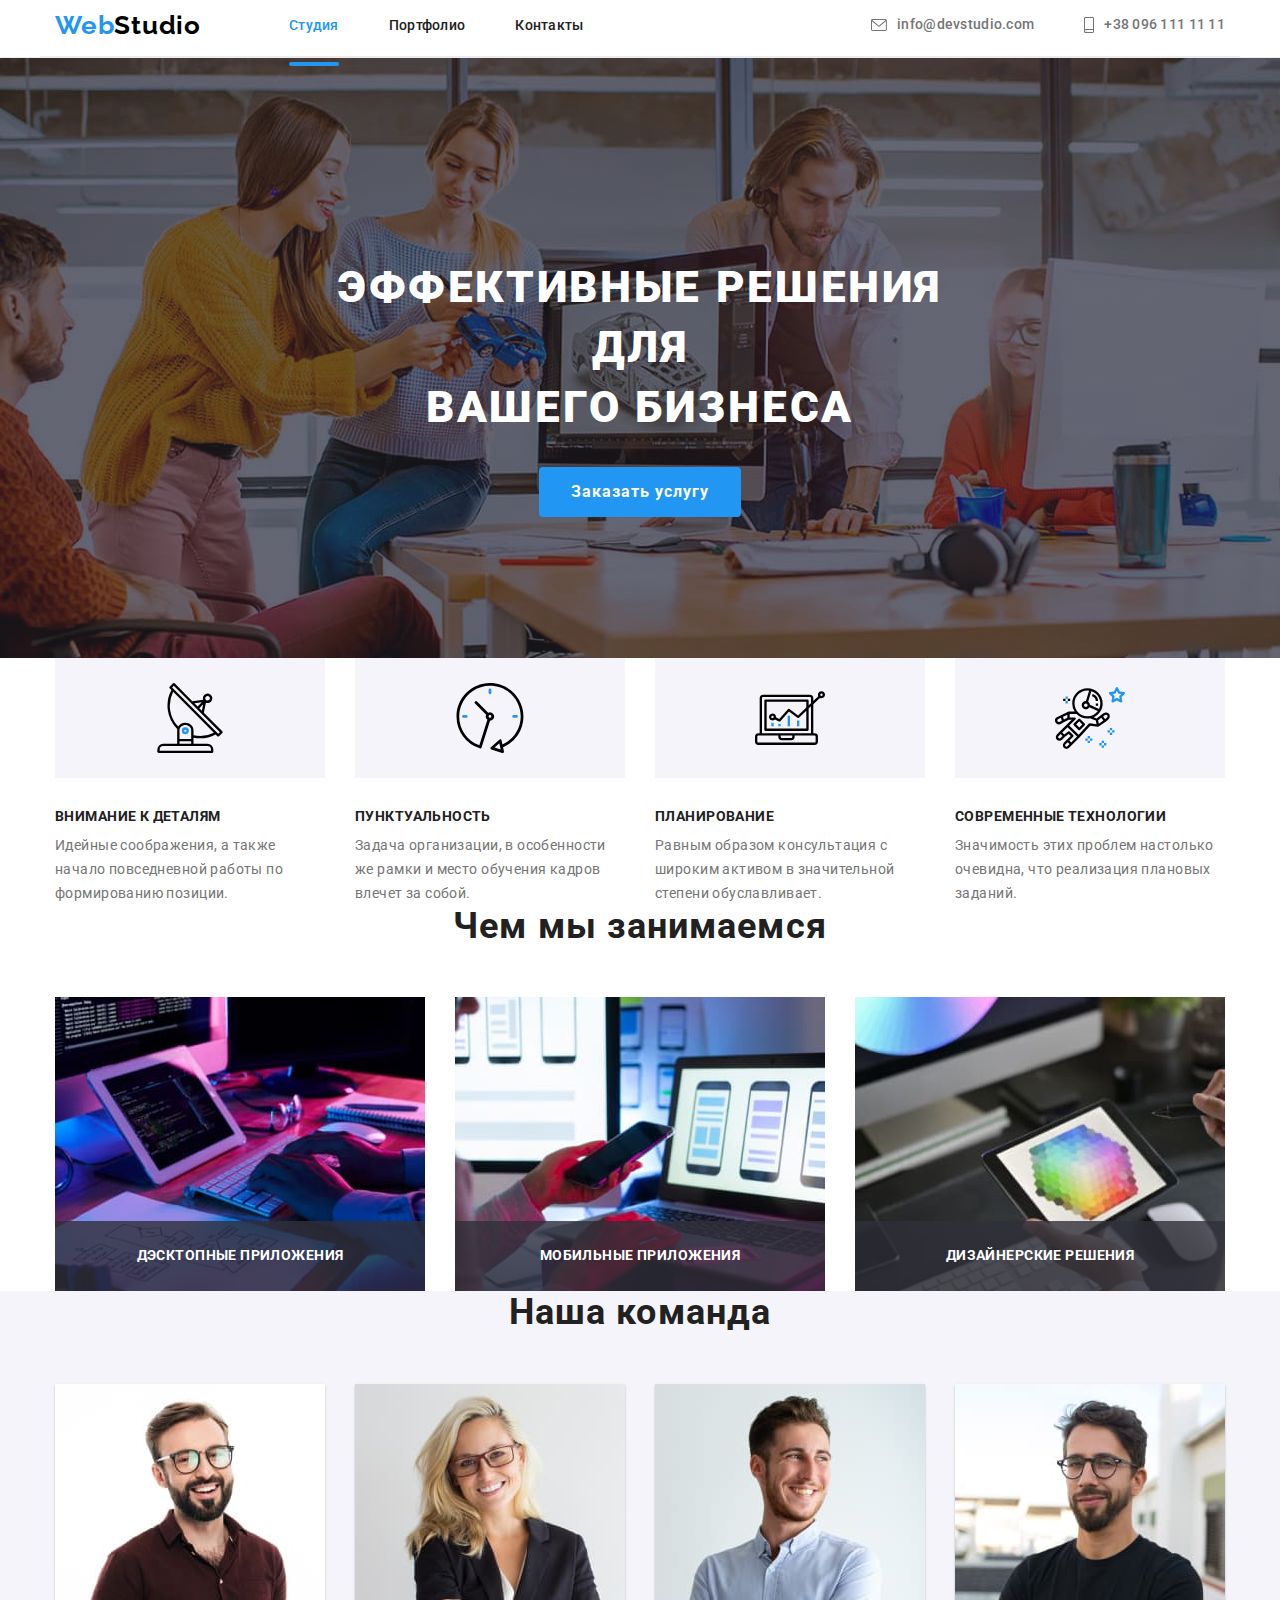
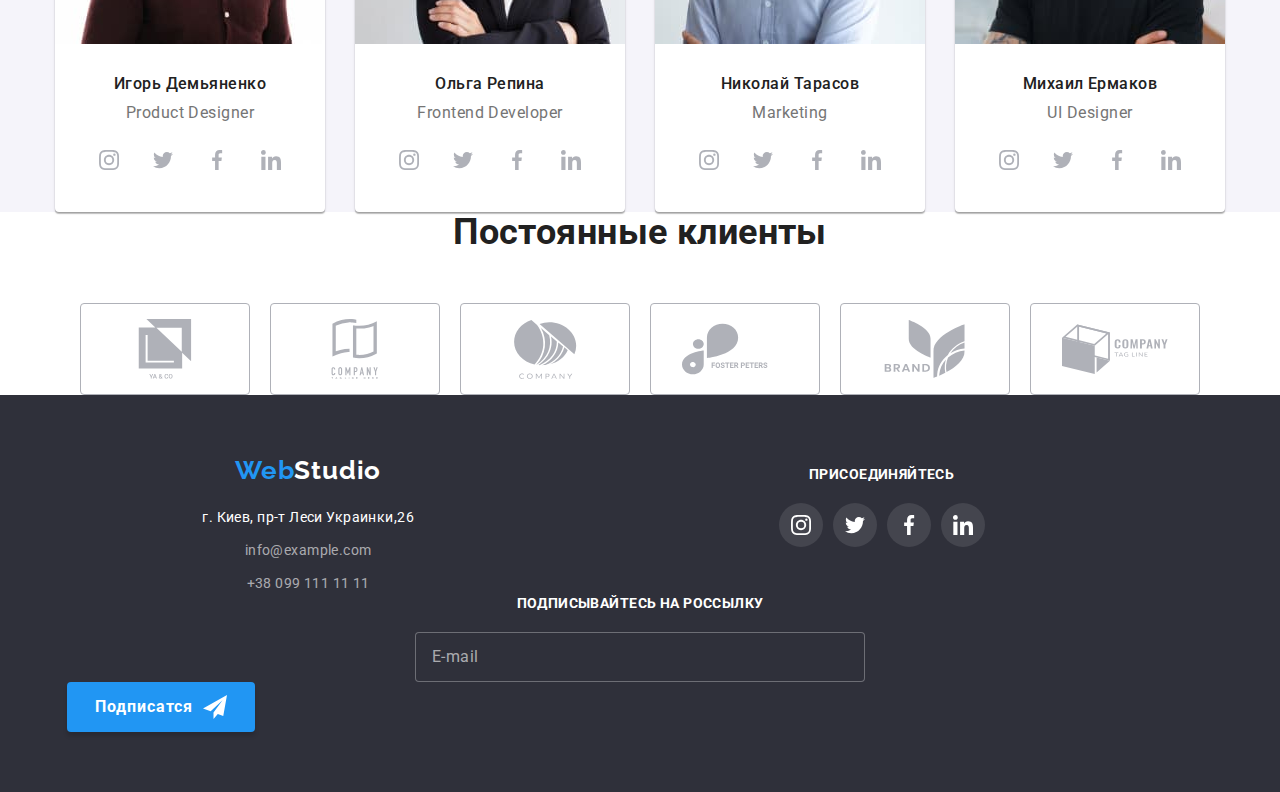
==== commit 07fc77e3: "pravka1" ====
--- a/index.html
+++ b/index.html
@@ -64,7 +64,7 @@
             </svg>
           </button>
           <ul class="mobile-navigation">
-            <li><a href="./index.html" class="mobile-navigation__link">Студия</a></li>
+            <li><a href="./index.html" class="mobile-navigation__link current">Студия</a></li>
             <li><a href="./portfolio.html" class="mobile-navigation__link">Портфолио</a></li>
             <li><a href="./contacts.html" class="mobile-navigation__link">Контакты</a></li>
           </ul>
@@ -72,7 +72,7 @@
             <li>
               <div class="mobile-contacts-box">
                 <a href="tel:+380961111111" class="mobile-contacts__link number"
-                  ><svg class="icon-phone" width="10" height="16">
+                  ><svg class="icon-phone icons-mobmenu" width="10" height="16">
                     <use href="./images/icons.svg#icon-smartphone"></use>
                   </svg>
                   +38 096 111 11 11</a
@@ -82,7 +82,7 @@
             <li>
               <div class="mobile-contacts-box">
                 <a href="mailto:info@devstudio.com" class="mobile-contacts__link mail"
-                  ><svg class="icon-letter" width="16" height="14">
+                  ><svg class="icon-letter icons-mobmenu" width="16" height="14">
                     <use href="./images/icons.svg#icon-letter"></use></svg
                   >info@devstudio.com</a
                 >
@@ -221,7 +221,7 @@
         <div class="container">
           <h2 class="title-team">Наша команда</h2>
           <ul class="our-team">
-            <li>
+            <li class="our-team__items">
               <picture>
                 <source
                   srcset="./images/desktop/td1.jpg 1x, ./images/desktop/td1@2x.jpg 2x"
@@ -266,7 +266,7 @@
                 </ul>
               </div>
             </li>
-            <li>
+            <li class="our-team__items">
               <picture>
                 <source
                   srcset="./images/desktop/td2.jpg 1x, ./images/desktop/td2@2x.jpg 2x"
@@ -311,7 +311,7 @@
                 </ul>
               </div>
             </li>
-            <li>
+            <li class="our-team__items">
               <picture>
                 <source
                   srcset="./images/desktop/td3.jpg 1x, ./images/desktop/td3@2x.jpg 2x"
@@ -356,7 +356,7 @@
                 </ul>
               </div>
             </li>
-            <li>
+            <li class="our-team__items">
               <picture>
                 <source
                   srcset="./images/desktop/td4.jpg 1x, ./images/desktop/td4@2x.jpg 2x"
--- a/css/main.min.css
+++ b/css/main.min.css
@@ -1 +1 @@
-:root{--primary-text-colorry: #212121;--accent-text-color: #2196F3;--text-color: #757575;--logo-color-header: #000000;--color-white: #FFFFFF;--bgcolor-black: #2F303A;--adress-color: rgba(255, 255, 255, 0.6);--background-color: #E5E5E5;--background-color-team: #F5F4FA;--font-family-secondary: "Raleway", sans-serif;--font-family-primary: "Roboto", sans-serif;--icons-color: #AFB1B8;--transition-dur-func: 250ms cubic-bezier(0.4, 0, 0.2, 1)}.visually-hidden{position:absolute;width:1px;height:1px;margin:-1px;border:0;padding:0;white-space:nowrap;clip-path:inset(100%);clip:rect(0 0 0 0);overflow:hidden}.modal-close-btn{display:flex;justify-content:center;align-items:center}.container{padding-left:15px;padding-right:15px}@media screen and (min-width: 480px){.container{width:480px;margin-right:auto;margin-left:auto}}@media screen and (min-width: 768px){.container{width:768px}}@media screen and (min-width: 1200px){.container{width:1200px}}h1,h2,h3,p{margin-top:0;margin-bottom:0}ul,ol{padding-left:0;margin-top:0;margin-bottom:0;list-style:none}img{display:block;max-width:100%;height:auto}.link{text-decoration:none}body{font-family:"Roboto",sans-serif;color:var(--primary-text-colorry);background-color:var(--color-white);font-size:14px;letter-spacing:.03em}ul{list-style:none}a{text-decoration:none}.section{padding-bottom:94px;padding-top:94px}button{cursor:pointer;font-family:var(--font-family-primary);border:none;display:block;margin:0 auto}button:hover,button:focus{background-color:var(--accent-text-color);color:var(--color-white)}@media screen and (max-width: 767px){.mobile-menu{position:fixed;height:100%;width:100%;top:0;left:0;background-color:#fff;visibility:hidden;opacity:0;pointer-events:none}.mobile-menu.is-open{visibility:visible;opacity:1;pointer-events:auto;transition:opacity var(--transition-dur-func),visibility var(--transition-dur-func)}.mobile-menu-open{background-color:rgba(0,0,0,0);border:none;line-height:0;margin:0;padding:0}.mobile-menu__container{position:relative;padding-top:48px;padding-bottom:48px;padding-left:40px}.mobile-menu__btn{position:absolute;background-color:rgba(0,0,0,0);border:none;line-height:0;padding:0;top:10px;right:15px}.mobile-menu__icon.hover-focus{fill:currentColor;transition:color var(--transition-dur-func)}.mobile-menu__icon.hover-focus:hover,.mobile-menu__icon.hover-focus:focus{color:var(--accent-text-color);background-color:rgba(0,0,0,0)}.mobile-navigation a{transition:color var(--transition-dur-func);color:var(--primary-text-colorry);font-weight:500;font-size:40px;line-height:1.17;letter-spacing:.02em}.mobile-navigation a:hover,.mobile-navigation a:focus{color:var(--accent-text-color)}.mobile-contacts a{font-style:normal;font-weight:500;letter-spacing:.02em}.number{font-size:34px;line-height:1.17;color:var(--accent-text-color)}.mail{font-size:24px;line-height:1.16;color:var(--text-color)}.mobile-contacts__link{transition:color var(--transition-dur-func)}.mobile-contacts__link:hover,.mobile-contacts__link:focus{color:var(--accent-text-color)}.mobile-contacts{margin-top:200px}.mobile-social-menu{display:flex;align-items:center;justify-content:space-between;font-size:18px;line-height:1.22;margin-top:64px;flex-wrap:wrap}.mobile-social-menu a{color:var(--accent-text-color)}}@media screen and (min-width: 768px){.mobile-menu{display:none}}@media screen and (min-width: 200px){.footer-user-input{display:block;padding-left:16px;width:358px;height:50px;border:1px solid rgba(255,255,255,.3);border-radius:4px;background-color:var(--bgcolor-black);color:var(--color-white);font-size:16px;transition:border-color var(--transition-dur-func)}.footer-user-input:hover,.footer-user-input:focus{border-color:var(--accent-text-color);outline:none}.footer-user-input::placeholder{letter-spacing:.03em;color:rgba(255,255,255,.6)}.footer-user-title{font-weight:700;font-size:14px;line-height:1.14;letter-spacing:.03em;text-transform:uppercase;margin-bottom:20px;color:var(--color-white)}.footer-user-input-box{display:flex;flex-direction:column;justify-content:center;align-items:center}.footer-user-btn{display:flex;justify-content:center;align-items:center;padding:10px 28px;box-shadow:0px 4px 4px rgba(0,0,0,.15);border-radius:4px;background-color:var(--accent-text-color);font-weight:700;font-size:16px;line-height:1.88;letter-spacing:.06em;color:var(--color-white);margin-top:20px}.footer-user-form{display:flex;justify-content:center;align-items:center;flex-direction:column;margin-top:60px}.footer-user-icon{fill:currentColor;color:var(--color-white);margin-left:10px}}@media screen and (min-width: 1200px){.footer-user-input-box{flex-direction:row}.footer-user-btn{margin-top:0;margin-left:12px}.footer-user-title{justify-content:start}.footer-user-form{margin-top:0;align-items:flex-start}}p.overlay-portfolio-text{background:rgba(33,150,243,.9);font-weight:400;font-size:18px;line-height:1.56;letter-spacing:.03em;color:var(--color-white);position:absolute;left:0;top:0;text-align:start;height:100%;width:100%;overflow:auto;transform:translateY(100%);transition:transform 250ms cubic-bezier(0.4, 0, 0.2, 1);padding:63px 24px}.overlay-portfolio{position:relative;display:block;overflow:hidden}.img-portfolio-links:hover .overlay-portfolio-text,.img-portfolio-links:focus .overlay-portfolio-text{transform:translateY(0%)}.backdrop{position:fixed;width:100%;height:100%;background-color:rgba(0,0,0,.2);z-index:100;top:0;left:0;transition:opacity var(--transition-dur-func),visibility var(--transition-dur-func)}.modal{position:absolute;top:50%;left:50%;transform:translate(-50%, -50%);max-width:450px;height:581px;background-color:var(--color-white);padding:40px}@media screen and (min-width: 768px){.modal{max-width:528px}}.modal-close-btn{position:absolute;top:10px;right:10px;background-color:rgba(0,0,0,0);width:30px;height:30px;padding:0;fill:currentColor;color:#000;border:1px solid rgba(0,0,0,.1);border-radius:50%;transition:color var(--transition-dur-func),background-color var(--transition-dur-func)}.modal-close-btn:focus,.modal-close-btn:hover{background-color:var(--accent-text-color);color:var(--color-white)}.backdrop.is-hidden{opacity:0;visibility:hidden;pointer-events:none}.modal-form-btn{padding:10px 52px;background-color:var(--accent-text-color);box-shadow:0px 4px 4px rgba(0,0,0,.15);border-radius:4px;font-weight:700;font-size:16px;line-height:1.88;letter-spacing:.06em;margin-top:30px;color:var(--color-white)}.modal-form-title{font-weight:700;font-size:20px;line-height:1.15;text-align:center}.modal-form-main{display:flex;flex-direction:column;align-items:center}.modal-form-field{width:100%;margin-top:10px}.modal-form-field:nth-child(2){margin-top:12px}.modal-form-field:nth-child(5){margin-bottom:20px}.modal-form-input{position:relative;width:100%;height:40px;border:1px solid rgba(33,33,33,.2);border-radius:4px;padding-left:42px;font-size:16px;transition:border-color var(--transition-dur-func)}.modal-form-input:focus{border-color:var(--accent-text-color);outline:none}.hover-box{position:absolute;width:100%;height:100%;border:1px solid rgba(33,33,33,.2);border-radius:4px;top:0;left:0;transition:border-color var(--transition-dur-func)}.hover-box:hover{border-color:var(--accent-text-color)}.modal-form-input-desc{display:block;margin-bottom:4px;font-size:12px;line-height:1.16;letter-spacing:.01em;color:var(--text-color)}.modal-form-input-box{display:block;position:relative}.modal-form-input-icon{display:block;position:absolute;top:50%;left:14px;transform:translateY(-50%);fill:currentColor;transition:color var(--transition-dur-func)}.modal-form-input:focus+.modal-form-input-icon,.hover-box:hover+.modal-form-input-icon{color:var(--accent-text-color)}.modal-form-message{position:relative;resize:none;width:100%;height:120px;padding:12px 16px;border:1px solid rgba(33,33,33,.2);border-radius:4px;transition:border-color var(--transition-dur-func);overflow:auto}.modal-form-message::placeholder{text-transform:uppercase}.modal-form-message:focus,.modal-form-message:hover{border-color:var(--accent-text-color);outline:none}.modal-form-check-desc{font-weight:400;font-size:14px;line-height:1.71;letter-spacing:.03em;color:var(--text-color)}.modal-form-check-desc::before{content:"";display:inline-flex;width:16px;height:15px;border-radius:2px;border:1px solid var(--primary-text-colorry);cursor:pointer;margin:0}.modal-form-check:checked+.modal-form-check-desc::before{background-image:url(../images/check.svg);background-size:contain;background-position:50% 50%}.modal-form-check-link{color:var(--accent-text-color)}@media screen and (max-width: 767px){.header-navigation__links{display:none}.header__contacts{display:none}}.header-container{display:flex;align-items:center;justify-content:space-between;padding-top:10px}.logo{font-family:"Raleway";font-style:normal;font-weight:700;font-size:24px;line-height:1.16;letter-spacing:.03em;text-decoration:none;color:var(--accent-text-color)}.logo__studio{color:var(--logo-color-header)}@media screen and (min-width: 768px){.mobile-menu-open{display:none}.header-navigation{display:flex;align-items:center}.header-navigation__links{display:flex;margin-left:88px;gap:50px}.header{border-bottom:1px solid #ececec}.header-navigation__links a{transition:color var(--transition-dur-func);font-style:normal;color:var(--primary-text-colorry);font-weight:500;font-size:14px;line-height:1.14;letter-spacing:.02em}.header-navigation__links a:hover,.header-navigation__links a:focus{color:var(--accent-text-color)}.header__contacts{text-align:start}.header__contacts-box--margin{margin-bottom:10px}.header-navigation__link{position:relative;transition:color var(--transition-dur-func)}.header-navigation__link:hover,.header-navigation__link:focus{color:var(--accent-text-color)}.header__contact-link{position:relative;transition:color var(--transition-dur-func)}.header__contact-link:hover,.header__contact-link:focus{color:var(--accent-text-color)}.current::after{content:"";position:absolute;display:flex;margin-top:28px;width:100%;height:4px;border-radius:2px;background-color:var(--accent-text-color)}.icon-letter{margin-right:10px;fill:currentColor}.icon-phone{margin-right:10px;fill:currentColor}.header__contacts a{display:flex;align-items:center;font-style:normal;font-weight:500;font-size:14px;line-height:1.14;letter-spacing:.02em;color:var(--text-color)}.header-navigation__links .current{color:var(--accent-text-color)}.logo{font-size:26px;line-height:1.19;text-decoration:none;color:var(--accent-text-color)}.logo__studio{color:var(--logo-color-header)}}@media screen and (min-width: 1200px){.header__contacts{display:flex;margin-left:auto;gap:50px;align-items:center}.header__contacts-box{display:flex;justify-content:center;align-items:center}.header__contacts-box--margin{margin-bottom:0}}@media screen and (max-width: 767px){.hero{background-image:linear-gradient(rgba(47, 48, 58, 0.4), rgba(47, 48, 58, 0.4)),url(/images/mobile/bgi-mobile.jpg);background-repeat:no-repeat;background-size:cover;background-position:center;max-width:767px;background-color:#c4c4c4}.hero_position{margin:0 auto;padding:118px 60px}.hero__title{font-weight:900;font-size:26px;line-height:1.61;text-align:center;letter-spacing:.06em;text-transform:uppercase;color:var(--color-white, white);display:block;margin-bottom:30px;margin-left:auto;margin-right:auto}.hero__button{font-weight:700;font-size:16px;line-height:1.875;text-align:center;letter-spacing:.06em;color:var(--color-white, white);background:var(--accent-text-color);padding-top:10px;padding-bottom:10px;padding-left:32px;padding-right:32px;border:none;display:block;min-width:200px;border-radius:4px;margin-left:auto;margin-right:auto}}@media screen and (min-device-pixel-ratio: 2)and (max-width: 767px),screen and (min-resolution: 192dpi)and (max-width: 767px),screen and (min-resolution: 2dppx)and (max-width: 767px){.hero{background-image:linear-gradient(rgba(47, 48, 58, 0.4), rgba(47, 48, 58, 0.4)),url(/images/mobile/bgi-mobile@2x.jpg)}}@media screen and (min-width: 768px){.hero{background-image:linear-gradient(rgba(47, 48, 58, 0.4), rgba(47, 48, 58, 0.4)),url(/images/tablet/bgi-tablet.jpg);background-repeat:no-repeat;background-size:cover;background-position:center;min-width:767px;background-color:#c4c4c4}.hero_position{margin:0 auto;padding:118px 60px}.hero__title{font-weight:900;font-size:26px;line-height:1.61;text-align:center;letter-spacing:.06em;text-transform:uppercase;color:var(--color-white, white);display:block;margin-bottom:30px;margin-left:auto;margin-right:auto}.hero__button{font-weight:700;font-size:16px;line-height:1.875;text-align:center;letter-spacing:.06em;color:var(--color-white, white);background:var(--accent-text-color);padding-top:10px;padding-bottom:10px;padding-left:32px;padding-right:32px;border:none;display:block;min-width:200px;border-radius:4px;margin-left:auto;margin-right:auto}}@media screen and (min-device-pixel-ratio: 2)and (min-width: 768px),screen and (min-resolution: 192dpi)and (min-width: 768px),screen and (min-resolution: 2dppx)and (min-width: 768px){.hero{background-image:linear-gradient(rgba(47, 48, 58, 0.4), rgba(47, 48, 58, 0.4)),url(/images/tablet/bgi-tablet@2x.jpg)}}@media screen and (min-width: 1200px){.hero{background-image:linear-gradient(rgba(47, 48, 58, 0.4), rgba(47, 48, 58, 0.4)),url(/images/desktop/bgi-desktop.jpg);background-repeat:no-repeat;background-size:1600px;background-size:cover;max-width:1600px;height:600px;background-color:#c4c4c4}.hero_position{margin:0 auto;padding:200px 0}.hero__title{font-weight:900;font-size:44px;line-height:1.36;text-align:center;letter-spacing:.06em;text-transform:uppercase;color:var(--color-white, white);display:block;margin-bottom:30px;margin-left:auto;margin-right:auto;width:696px}.hero__button{font-weight:700;font-size:16px;line-height:1.875;text-align:center;letter-spacing:.06em;color:var(--color-white, white);background:var(--accent-text-color);padding-top:10px;padding-bottom:10px;padding-left:32px;padding-right:32px;border:none;display:block;min-width:200px;border-radius:4px;margin-left:auto;margin-right:auto}}@media screen and (min-device-pixel-ratio: 2)and (min-width: 1200px),screen and (min-resolution: 192dpi)and (min-width: 1200px),screen and (min-resolution: 2dppx)and (min-width: 1200px){.hero{background-image:linear-gradient(rgba(47, 48, 58, 0.4), rgba(47, 48, 58, 0.4)),url(/images/desktop/bgi-desktop@2x.jpg)}}@media screen and (max-width: 767px){.icons-advantage{background:#f5f4fa;border-radius:4px;max-width:100%;height:120px;padding:25px 101px}.advantage h3{font-style:normal;font-weight:700;font-size:14px;line-height:1.143;letter-spacing:.03em;text-transform:uppercase;color:var(--primary-text-colorry)}.advantage p{font-style:normal;font-weight:400;font-size:14px;line-height:1.7;letter-spacing:.03em;color:var(--text-color, #757575)}.items-advantage{text-align:start;margin-bottom:30px}.our-advantage h3{margin-bottom:10px;text-align:center}}@media screen and (min-width: 768px){.icons-advantage{background:#f5f4fa;border-radius:4px;width:70px;height:70px}.advantage h3{font-style:normal;font-weight:700;font-size:14px;line-height:1.143;letter-spacing:.03em;text-transform:uppercase;color:var(--primary-text-colorry)}.advantage p{font-style:normal;font-weight:400;font-size:14px;line-height:1.7;letter-spacing:.03em;color:var(--text-color, #757575)}.items-advantage{text-align:start;margin-bottom:30px;display:flex;justify-content:center;align-items:center;background-color:var(--background-color-team);padding-top:25px;padding-bottom:25px}.our-advantage h3{margin-bottom:10px;text-align:start}.our-advantage li{width:300px}.our-advantage{display:flex;justify-content:center;gap:30px;flex-wrap:wrap}}@media screen and (min-width: 1200px){.advantage h3{font-style:normal;font-weight:700;font-size:14px;line-height:1.143;letter-spacing:.03em;text-transform:uppercase;color:var(--primary-text-colorry)}.advantage p{font-style:normal;font-weight:400;font-size:14px;line-height:1.7;letter-spacing:.03em;color:var(--text-color, #757575)}.our-advantage{justify-content:space-between;flex-wrap:nowrap}.our-advantage h3{margin-bottom:10px}.items-advantage{width:270px}}@media screen and (max-width: 1199px){.work{display:none}}@media screen and (min-width: 1200px){.our-work{display:flex;gap:30px;justify-content:space-between}.work-title{font-style:normal;font-weight:700;font-size:36px;line-height:1.17;text-align:center;letter-spacing:.03em;margin-bottom:50px;color:var(--primary-text-colorry)}.work{padding-top:0px}.work-img-text{font-weight:700;line-height:1.14;text-align:center;text-transform:uppercase;color:#fff;background:rgba(47,48,58,.8);position:absolute;width:100%;height:70px;bottom:0%;display:flex;justify-content:center;align-items:center}.our-work-img{position:relative}}@media screen and (min-width: 200px){.team{background-color:var(--background-color-team)}.team-img-titles{margin-bottom:10px}.info-team{padding:30px 0}.title-team{font-style:normal;font-weight:700;font-size:36px;line-height:1.17;text-align:center;letter-spacing:.03em;color:var(--primary-text-colorry);margin-bottom:50px;margin-left:auto;margin-right:auto}.our-team h3{font-style:normal;font-weight:500;font-size:16px;line-height:1.19;letter-spacing:.03em;color:var(--primary-text-colorry)}.our-team p{font-style:normal;font-weight:400;font-size:16px;line-height:1.19;letter-spacing:.03em;color:var(--text-color)}.our-team{display:flex;flex-wrap:wrap;gap:30px;justify-content:center;text-align:center}.our-team li{background-color:#fff;border-radius:0px 0px 4px 4px;box-shadow:0px 1px 3px rgba(0,0,0,.12),0px 1px 1px rgba(0,0,0,.14),0px 2px 1px rgba(0,0,0,.2)}.social-list-team{display:flex;gap:10px;justify-content:center;margin-top:16px}.social-list-team li{box-shadow:none}.social-links-team{display:flex;width:44px;border-radius:50%;height:44px;background-color:#fff;justify-content:center;align-items:center;color:var(--icons-color);transition:color var(--transition-dur-func),background-color var(--transition-dur-func)}.social-links-team:hover,.social-links-team:focus{color:var(--color-white);background-color:var(--accent-text-color)}.social-team-icons{fill:currentColor}}@media screen and (min-width: 1200px){.our-team{flex-wrap:nowrap}}@media screen and (min-width: 200px){.clients-title{text-align:center;margin-bottom:50px;font-weight:700;font-size:36px;line-height:1.16}.list-clients{display:flex;justify-content:center;gap:30px;flex-wrap:wrap}.links-clients{display:flex;border:1px solid #afb1b8;border-radius:4px;width:210px;height:92px;justify-content:center;align-items:center;color:var(--icons-color);transition:color var(--transition-dur-func),border-color var(--transition-dur-func)}.links-clients:hover,.links-clients:focus{border-color:var(--accent-text-color);color:var(--accent-text-color)}.clients-icon{fill:currentColor}}@media screen and (min-width: 768px){.links-clients{width:226px}.clients-items{display:flex;justify-content:center;align-items:center}}@media screen and (min-width: 1200px){.links-clients{width:170px}.list-clients{gap:20px}}@media screen and (min-width: 200px){.footer-logolinks{text-align:center}.social-links-box{margin-top:60px}.footer-links{display:flex;align-items:center;justify-content:center;flex-direction:column}.social-links-items-footer{display:flex;width:44px;color:var(--color-white);height:44px;border-radius:50%;background-color:rgba(255,255,255,.1);justify-content:center;align-items:center;transition:background-color var(--transition-dur-func)}.social-links-items-footer:hover,.social-links-items-footer:focus{background-color:var(--accent-text-color)}.footer-list-title{font-weight:700;font-size:14px;line-height:1.14;letter-spacing:.03em;text-align:center;text-transform:uppercase;color:var(--color-white);margin-bottom:20px}.social-links-list{display:flex;width:206px;gap:10px}address{margin-top:20px}.links-address li:not(:last-child){margin-bottom:9px}.links-address a{font-style:normal;font-weight:400;font-size:14px;line-height:1.7;letter-spacing:.03em;color:var(--adress-color);transition:color var(--transition-dur-func)}.links-address a:hover,.links-address a:focus{color:var(--accent-text-color)}footer{background-color:var(--bgcolor-black);padding:60px 0}.logo-studio-footer{color:var(--color-white)}.social-list-icons-footer{fill:currentColor}}@media screen and (min-width: 768px){.footer-tablet{display:flex;justify-content:space-between;align-items:baseline}.footer-logolinks{margin-right:165px}.social-links-box{margin-top:0}}@media screen and (min-width: 1200px){.footer-logolinks{margin-right:70px}.footer-links{flex-direction:row;align-items:baseline}.footer-tablet{margin-right:93px;align-items:baseline}}@media screen and (max-width: 767px){.portfolio-menu{display:flex;justify-content:center;gap:8px;flex-wrap:wrap;margin-bottom:50px;justify-content:flex-start}.img-portfolio{display:flex;flex-wrap:wrap;gap:30px;justify-content:center;flex-direction:column}.img-portfolio__items{min-width:350px}.img-portfolio-items,.portfolio-menu-items{transition:box-shadow var(--transition-dur-func)}.img-portfolio-links{display:block;transition:box-shadow var(--transition-dur-func)}.img-portfolio-links:hover,.img-portfolio-links:focus{box-shadow:0px 1px 1px rgba(0,0,0,.12),0px 4px 4px rgba(0,0,0,.06),1px 4px 6px rgba(0,0,0,.16)}.btn-portfolio-menu:hover,.btn-portfolio-menu:focus{box-shadow:0px 1px 1px rgba(0,0,0,.12),0px 4px 4px rgba(0,0,0,.06),1px 4px 6px rgba(0,0,0,.16);background-color:var(--accent-text-color);color:var(--color-white)}.galery-portfolio button{font-family:"Roboto",sans-serif;font-style:normal;font-weight:500;font-size:16px;line-height:1.625;letter-spacing:.03em;color:var(--primary-text-colorry);background-color:var(--background-color-team);border-radius:4px;border:var(--primary-text-colorry);padding:6px 22px;border:none;display:block;min-width:70px;border-radius:4px;margin-left:auto;margin-right:auto;transition:background-color var(--transition-dur-func),color var(--transition-dur-func),box-shadow var(--transition-dur-func)}.galery-portfolio h2{font-style:normal;font-weight:700;font-size:18px;line-height:2;letter-spacing:.06em;color:var(--primary-text-colorry)}.galery-portfolio p{font-style:normal;font-weight:400;font-size:16px;line-height:1.875;letter-spacing:.03em;margin-top:4px}.info-portfolio p{color:var(--text-color)}.galery-portfolio::not-child{color:var(--color-white)}.info-portfolio{border:1px solid #eee;padding:20px 24px}}@media screen and (min-width: 768px){.portfolio-menu{display:flex;justify-content:center;gap:8px;margin-bottom:50px}.img-portfolio{display:flex;flex-wrap:wrap;gap:30px}.img-portfolio__items{width:354px}.img-portfolio-items,.portfolio-menu-items{transition:box-shadow var(--transition-dur-func)}.img-portfolio-links{display:block;transition:box-shadow var(--transition-dur-func)}.img-portfolio-links:hover,.img-portfolio-links:focus{box-shadow:0px 1px 1px rgba(0,0,0,.12),0px 4px 4px rgba(0,0,0,.06),1px 4px 6px rgba(0,0,0,.16)}.btn-portfolio-menu:hover,.btn-portfolio-menu:focus{box-shadow:0px 1px 1px rgba(0,0,0,.12),0px 4px 4px rgba(0,0,0,.06),1px 4px 6px rgba(0,0,0,.16);background-color:var(--accent-text-color);color:var(--color-white)}.galery-portfolio button{font-family:"Roboto",sans-serif;font-style:normal;font-weight:500;font-size:16px;line-height:1.625;letter-spacing:.03em;color:var(--primary-text-colorry);background-color:var(--background-color-team);border-radius:4px;border:var(--primary-text-colorry);padding:6px 22px;border:none;display:block;min-width:70px;border-radius:4px;margin-left:auto;margin-right:auto;transition:background-color var(--transition-dur-func),color var(--transition-dur-func),box-shadow var(--transition-dur-func)}.galery-portfolio h2{font-style:normal;font-weight:700;font-size:18px;line-height:2;letter-spacing:.06em;color:var(--primary-text-colorry)}.galery-portfolio p{font-style:normal;font-weight:400;font-size:16px;line-height:1.875;letter-spacing:.03em;margin-top:4px}.info-portfolio p{color:var(--text-color)}.galery-portfolio::not-child{color:var(--color-white)}.info-portfolio{border:1px solid #eee;padding:20px 24px}}/*# sourceMappingURL=main.min.css.map */+:root{--primary-text-colorry: #212121;--accent-text-color: #2196F3;--text-color: #757575;--logo-color-header: #000000;--color-white: #FFFFFF;--bgcolor-black: #2F303A;--adress-color: rgba(255, 255, 255, 0.6);--background-color: #E5E5E5;--background-color-team: #F5F4FA;--font-family-secondary: "Raleway", sans-serif;--font-family-primary: "Roboto", sans-serif;--icons-color: #AFB1B8;--transition-dur-func: 250ms cubic-bezier(0.4, 0, 0.2, 1)}.visually-hidden{position:absolute;width:1px;height:1px;margin:-1px;border:0;padding:0;white-space:nowrap;clip-path:inset(100%);clip:rect(0 0 0 0);overflow:hidden}.modal-close-btn{display:flex;justify-content:center;align-items:center}.container{padding-left:15px;padding-right:15px;margin:0 auto}@media screen and (min-width: 480px){.container{width:480px;margin-right:auto;margin-left:auto}}@media screen and (min-width: 768px){.container{width:768px}}@media screen and (min-width: 1200px){.container{width:1200px}}h1,h2,h3,p{margin-top:0;margin-bottom:0}ul,ol{padding-left:0;margin-top:0;margin-bottom:0;list-style:none}img{display:block;width:100%;height:auto}.link{text-decoration:none}body{font-family:"Roboto",sans-serif;color:var(--primary-text-colorry);background-color:var(--color-white);font-size:14px;letter-spacing:.03em}ul{list-style:none}a{text-decoration:none}@media screen and (max-width: 1199px){.section{padding-bottom:60px;padding-top:60px}}@media screen and (mmin-width: 1200px){.section{padding-bottom:94px;padding-top:94px}}button{cursor:pointer;font-family:var(--font-family-primary);border:none;display:block;margin:0 auto}button:hover,button:focus{background-color:var(--accent-text-color);color:var(--color-white)}@media screen and (max-width: 767px){.mobile-navigation .current{color:var(--accent-text-color)}.icons-mobmenu{display:none}.mobile-menu{position:fixed;height:100%;width:100%;top:0;left:0;background-color:#fff;visibility:hidden;opacity:0;pointer-events:none}.mobile-menu.is-open{visibility:visible;opacity:1;pointer-events:auto;transition:opacity var(--transition-dur-func),visibility var(--transition-dur-func)}.mobile-menu-open{background-color:rgba(0,0,0,0);border:none;line-height:0;margin:0;padding:0}.mobile-menu__container{position:relative;padding-top:48px;padding-bottom:48px;padding-left:40px;display:flex;flex-direction:column;height:100%;z-index:1000;background-color:#fff}.mobile-menu__btn{position:absolute;background-color:rgba(0,0,0,0);border:none;line-height:0;padding:0;top:10px;right:15px}.mobile-menu__icon.hover-focus{fill:currentColor;transition:color var(--transition-dur-func)}.mobile-menu__icon.hover-focus:hover,.mobile-menu__icon.hover-focus:focus{color:var(--accent-text-color);background-color:rgba(0,0,0,0)}.mobile-navigation a{transition:color var(--transition-dur-func);color:var(--primary-text-colorry);font-weight:500;font-size:40px;line-height:1.17;letter-spacing:.02em;margin-top:35px}.mobile-navigation a:hover,.mobile-navigation a:focus{color:var(--accent-text-color)}.mobile-navigation{display:flex;flex-direction:column;gap:35px}.mobile-contacts a{font-style:normal;font-weight:500;letter-spacing:.02em}.number{font-size:34px;line-height:1.17;color:var(--accent-text-color)}.mail{font-size:24px;line-height:1.16;color:var(--text-color)}.mobile-contacts__link{transition:color var(--transition-dur-func)}.mobile-contacts__link:hover,.mobile-contacts__link:focus{color:var(--accent-text-color)}.mobile-contacts{margin-top:auto}.mobile-social-menu{display:flex;align-items:center;font-size:18px;line-height:1.22;margin-top:64px;flex-wrap:wrap}.mobile-social-menu a{color:var(--accent-text-color)}.mobile-social-menu__items:not(:last-child){padding-right:10px;margin-right:10px;border-right:1px solid}}@media screen and (min-width: 768px){.mobile-menu{display:none}}@media screen and (min-width: 200px){.footer-user-input{display:block;padding-left:16px;width:100%;height:50px;border:1px solid rgba(255,255,255,.3);border-radius:4px;background-color:var(--bgcolor-black);color:var(--color-white);font-size:16px;transition:border-color var(--transition-dur-func)}.footer-user-input:hover,.footer-user-input:focus{border-color:var(--accent-text-color);outline:none}.footer-user-input::placeholder{letter-spacing:.03em;color:rgba(255,255,255,.6)}.footer-user-title{font-weight:700;font-size:14px;line-height:1.14;letter-spacing:.03em;text-transform:uppercase;margin-bottom:20px;color:var(--color-white)}.footer-user-btn{display:flex;justify-content:center;align-items:center;padding:10px 28px;box-shadow:0px 4px 4px rgba(0,0,0,.15);border-radius:4px;background-color:var(--accent-text-color);font-weight:700;font-size:16px;line-height:1.88;letter-spacing:.06em;color:var(--color-white);margin-top:20px}.footer-user-form{margin-top:60px}.footer-user-icon{fill:currentColor;color:var(--color-white);margin-left:10px}}@media screen and (min-width: 768px){.footer-user-input{width:450px;margin:0 auto}}@media screen and (min-width: 1200px){.footer-user-input-box{flex-direction:row}.footer-user-btn{margin-top:0;margin-left:12px}.footer-user-title{justify-content:start}.footer-user-form{margin-top:0;align-items:flex-start}}p.overlay-portfolio-text{background:rgba(33,150,243,.9);font-weight:400;font-size:18px;line-height:1.56;letter-spacing:.03em;color:var(--color-white);position:absolute;left:0;top:0;text-align:start;height:100%;width:100%;overflow:auto;transform:translateY(100%);transition:transform 250ms cubic-bezier(0.4, 0, 0.2, 1);padding:63px 24px}.overlay-portfolio{position:relative;display:block;overflow:hidden}.img-portfolio-links:hover .overlay-portfolio-text,.img-portfolio-links:focus .overlay-portfolio-text{transform:translateY(0%)}.backdrop{position:fixed;width:100%;height:100%;background-color:rgba(0,0,0,.2);overflow:auto;z-index:100;top:0;left:0;transition:opacity var(--transition-dur-func),visibility var(--transition-dur-func)}.modal{position:absolute;top:50%;left:50%;overflow:auto;transform:translate(-50%, -50%);max-width:450px;height:600px;background-color:var(--color-white);padding:40px}@media screen and (min-width: 768px){.modal{max-width:528px}}.modal-close-btn{position:absolute;top:10px;right:10px;background-color:rgba(0,0,0,0);width:30px;height:30px;padding:0;fill:currentColor;color:#000;border:1px solid rgba(0,0,0,.1);border-radius:50%;transition:color var(--transition-dur-func),background-color var(--transition-dur-func)}.modal-close-btn:focus,.modal-close-btn:hover{background-color:var(--accent-text-color);color:var(--color-white)}.backdrop.is-hidden{opacity:0;visibility:hidden;pointer-events:none}.modal-form-btn{padding:10px 52px;background-color:var(--accent-text-color);box-shadow:0px 4px 4px rgba(0,0,0,.15);border-radius:4px;font-weight:700;font-size:16px;line-height:1.88;letter-spacing:.06em;margin-top:30px;color:var(--color-white)}.modal-form-title{font-weight:700;font-size:20px;line-height:1.15;text-align:center}.modal-form-main{display:flex;flex-direction:column;align-items:center}.modal-form-field{width:100%;margin-top:10px}.modal-form-field:nth-child(2){margin-top:12px}.modal-form-field:nth-child(5){margin-bottom:20px}.modal-form-input{position:relative;width:100%;height:40px;border:1px solid rgba(33,33,33,.2);border-radius:4px;padding-left:42px;font-size:16px;transition:border-color var(--transition-dur-func)}.modal-form-input:focus{border-color:var(--accent-text-color);outline:none}.hover-box{position:absolute;width:100%;height:100%;border:1px solid rgba(33,33,33,.2);border-radius:4px;top:0;left:0;transition:border-color var(--transition-dur-func)}.hover-box:hover{border-color:var(--accent-text-color)}.modal-form-input-desc{display:block;margin-bottom:4px;font-size:12px;line-height:1.16;letter-spacing:.01em;color:var(--text-color)}.modal-form-input-box{display:block;position:relative}.modal-form-input-icon{display:block;position:absolute;top:50%;left:14px;transform:translateY(-50%);fill:currentColor;transition:color var(--transition-dur-func)}.modal-form-input:focus+.modal-form-input-icon,.hover-box:hover+.modal-form-input-icon{color:var(--accent-text-color)}.modal-form-message{position:relative;resize:none;width:100%;height:120px;padding:12px 16px;border:1px solid rgba(33,33,33,.2);border-radius:4px;transition:border-color var(--transition-dur-func);overflow:auto}.modal-form-message::placeholder{text-transform:uppercase}.modal-form-message:focus,.modal-form-message:hover{border-color:var(--accent-text-color);outline:none}.modal-form-check-desc{font-weight:400;font-size:14px;line-height:1.71;letter-spacing:.03em;color:var(--text-color)}.modal-form-check-desc::before{content:"";display:inline-flex;width:16px;height:15px;border-radius:2px;border:1px solid var(--primary-text-colorry);cursor:pointer;margin:0}.modal-form-check:checked+.modal-form-check-desc::before{background-image:url(../images/check.svg);background-size:contain;background-position:50% 50%}.modal-form-check-link{color:var(--accent-text-color)}@media screen and (max-width: 767px){.header-navigation__links{display:none}.header__contacts{display:none}}.header-container{display:flex;align-items:center;justify-content:space-between;padding-top:10px;border-bottom:1px solid #ececec}.logo{font-family:"Raleway";font-style:normal;font-weight:700;font-size:24px;line-height:1.16;letter-spacing:.03em;text-decoration:none;color:var(--accent-text-color)}.logo__studio{color:var(--logo-color-header)}@media screen and (min-width: 768px){.header-container{padding-bottom:15px}.mobile-menu-open{display:none}.header-navigation{display:flex;align-items:center}.header-navigation__links{display:flex;margin-left:88px;gap:50px}.header{border-bottom:1px solid #ececec}.header-navigation__links a{transition:color var(--transition-dur-func);font-style:normal;color:var(--primary-text-colorry);font-weight:500;font-size:14px;line-height:1.14;letter-spacing:.02em}.header-navigation__links a:hover,.header-navigation__links a:focus{color:var(--accent-text-color)}.header__contacts{text-align:start}.header__contacts-box--margin{margin-bottom:10px}.header-navigation__link{position:relative;transition:color var(--transition-dur-func)}.header-navigation__link:hover,.header-navigation__link:focus{color:var(--accent-text-color)}.header__contact-link{position:relative;transition:color var(--transition-dur-func)}.header__contact-link:hover,.header__contact-link:focus{color:var(--accent-text-color)}.current::after{content:"";position:absolute;display:flex;margin-top:28px;width:100%;height:4px;border-radius:2px;background-color:var(--accent-text-color)}.icon-letter{margin-right:10px;fill:currentColor}.icon-phone{margin-right:10px;fill:currentColor}.header__contacts a{display:flex;align-items:center;font-style:normal;font-weight:500;font-size:14px;line-height:1.14;letter-spacing:.02em;color:var(--text-color)}.header-navigation__links .current{color:var(--accent-text-color)}.logo{font-size:26px;line-height:1.19;text-decoration:none;color:var(--accent-text-color)}.logo__studio{color:var(--logo-color-header)}}@media screen and (min-width: 1200px){.header__contacts{display:flex;margin-left:auto;gap:50px;align-items:center}.header__contacts-box{display:flex;justify-content:center;align-items:center}.header__contacts-box--margin{margin-bottom:0}}@media screen and (max-width: 767px){.hero{background-image:linear-gradient(rgba(47, 48, 58, 0.4), rgba(47, 48, 58, 0.4)),url(../images/bgi-mobile.jpg);background-repeat:no-repeat;background-size:cover;background-position:center;max-width:767px;background-color:#c4c4c4}.hero_position{margin:0 auto;padding:118px 0px}.hero__title{font-weight:900;font-size:26px;line-height:1.61;text-align:center;letter-spacing:.06em;text-transform:uppercase;color:var(--color-white, white);display:block;margin-bottom:30px;margin-left:auto;margin-right:auto}.hero__button{font-weight:700;font-size:16px;line-height:1.875;text-align:center;letter-spacing:.06em;color:var(--color-white, white);background:var(--accent-text-color);padding-top:10px;padding-bottom:10px;padding-left:32px;padding-right:32px;border:none;display:block;min-width:200px;border-radius:4px;margin-left:auto;margin-right:auto}}@media screen and (min-device-pixel-ratio: 2)and (max-width: 767px),screen and (min-resolution: 192dpi)and (max-width: 767px),screen and (min-resolution: 2dppx)and (max-width: 767px){.hero{background-image:linear-gradient(rgba(47, 48, 58, 0.4), rgba(47, 48, 58, 0.4)),url(/images/mobile/bgi-mobile@2x.jpg)}}@media screen and (min-width: 768px){.hero{background-image:linear-gradient(rgba(47, 48, 58, 0.4), rgba(47, 48, 58, 0.4)),url(/images/tablet/bgi-tablet.jpg);background-repeat:no-repeat;background-size:cover;background-position:center;min-width:767px;background-color:#c4c4c4}.hero_position{margin:0 auto;padding:118px 0px}.hero__title{font-weight:900;font-size:26px;line-height:1.61;text-align:center;letter-spacing:.06em;text-transform:uppercase;color:var(--color-white, white);display:block;margin-bottom:30px;margin-left:auto;margin-right:auto}.hero__button{font-weight:700;font-size:16px;line-height:1.875;text-align:center;letter-spacing:.06em;color:var(--color-white, white);background:var(--accent-text-color);padding-top:10px;padding-bottom:10px;padding-left:32px;padding-right:32px;border:none;display:block;min-width:200px;border-radius:4px;margin-left:auto;margin-right:auto}}@media screen and (min-device-pixel-ratio: 2)and (min-width: 768px),screen and (min-resolution: 192dpi)and (min-width: 768px),screen and (min-resolution: 2dppx)and (min-width: 768px){.hero{background-image:linear-gradient(rgba(47, 48, 58, 0.4), rgba(47, 48, 58, 0.4)),url(/images/tablet/bgi-tablet@2x.jpg)}}@media screen and (min-width: 1200px){.hero{background-image:linear-gradient(rgba(47, 48, 58, 0.4), rgba(47, 48, 58, 0.4)),url(/images/desktop/bgi-desktop.jpg);background-repeat:no-repeat;background-size:1600px;background-size:cover;max-width:1600px;height:600px;background-color:#c4c4c4}.hero_position{margin:0 auto;padding:200px 0}.hero__title{font-weight:900;font-size:44px;line-height:1.36;text-align:center;letter-spacing:.06em;text-transform:uppercase;color:var(--color-white, white);display:block;margin-bottom:30px;margin-left:auto;margin-right:auto;width:696px}.hero__button{font-weight:700;font-size:16px;line-height:1.875;text-align:center;letter-spacing:.06em;color:var(--color-white, white);background:var(--accent-text-color);padding-top:10px;padding-bottom:10px;padding-left:32px;padding-right:32px;border:none;display:block;min-width:200px;border-radius:4px;margin-left:auto;margin-right:auto}}@media screen and (min-device-pixel-ratio: 2)and (min-width: 1200px),screen and (min-resolution: 192dpi)and (min-width: 1200px),screen and (min-resolution: 2dppx)and (min-width: 1200px){.hero{background-image:linear-gradient(rgba(47, 48, 58, 0.4), rgba(47, 48, 58, 0.4)),url(/images/desktop/bgi-desktop@2x.jpg)}}@media screen and (max-width: 767px){.icons-advantage{background:#f5f4fa;border-radius:4px;max-width:100%;height:120px;padding:25px 101px}.advantage h3{font-style:normal;font-weight:700;font-size:14px;line-height:1.143;letter-spacing:.03em;text-transform:uppercase;color:var(--primary-text-colorry)}.advantage p{font-style:normal;font-weight:400;font-size:14px;line-height:1.7;letter-spacing:.03em;color:var(--text-color, #757575)}.items-advantage{text-align:start;margin-bottom:30px}.our-advantage h3{margin-bottom:10px;text-align:center}.our-advantage li:not(:last-child){margin-bottom:30px}}@media screen and (min-width: 768px){.icons-advantage{background:#f5f4fa;border-radius:4px;width:70px;height:70px}.advantage h3{font-style:normal;font-weight:700;font-size:14px;line-height:1.143;letter-spacing:.03em;text-transform:uppercase;color:var(--primary-text-colorry)}.advantage p{font-style:normal;font-weight:400;font-size:14px;line-height:1.7;letter-spacing:.03em;color:var(--text-color, #757575)}.items-advantage{text-align:start;margin-bottom:30px;display:flex;justify-content:center;align-items:center;background-color:var(--background-color-team);padding-top:25px;padding-bottom:25px}.our-advantage h3{margin-bottom:10px;text-align:start}.our-advantage li{width:300px}.our-advantage{display:flex;justify-content:center;gap:30px;flex-wrap:wrap}}@media screen and (min-width: 1200px){.advantage h3{font-style:normal;font-weight:700;font-size:14px;line-height:1.143;letter-spacing:.03em;text-transform:uppercase;color:var(--primary-text-colorry)}.advantage p{font-style:normal;font-weight:400;font-size:14px;line-height:1.7;letter-spacing:.03em;color:var(--text-color, #757575)}.our-advantage{justify-content:space-between;flex-wrap:nowrap}.our-advantage h3{margin-bottom:10px}.items-advantage{width:270px}}@media screen and (max-width: 1199px){.work{display:none}}@media screen and (min-width: 1200px){.our-work{display:flex;gap:30px;justify-content:space-between}.work-title{font-style:normal;font-weight:700;font-size:36px;line-height:1.17;text-align:center;letter-spacing:.03em;margin-bottom:50px;color:var(--primary-text-colorry)}.work{padding-top:0px}.work-img-text{font-weight:700;line-height:1.14;text-align:center;text-transform:uppercase;color:#fff;background:rgba(47,48,58,.8);position:absolute;width:100%;height:70px;bottom:0%;display:flex;justify-content:center;align-items:center}.our-work-img{position:relative}}@media screen and (min-width: 200px){.team{background-color:var(--background-color-team)}.team-img-titles{margin-bottom:10px}.info-team{padding:30px 0}.title-team{font-style:normal;font-weight:700;font-size:28px;line-height:1.17;text-align:center;letter-spacing:.03em;color:var(--primary-text-colorry);margin-bottom:50px;margin-left:auto;margin-right:auto}.our-team h3{font-style:normal;font-weight:500;font-size:16px;line-height:1.19;letter-spacing:.03em;color:var(--primary-text-colorry)}.our-team p{font-style:normal;font-weight:400;font-size:16px;line-height:1.19;letter-spacing:.03em;color:var(--text-color)}.our-team{text-align:center}.our-team li{background-color:#fff;border-radius:0px 0px 4px 4px;box-shadow:0px 1px 3px rgba(0,0,0,.12),0px 1px 1px rgba(0,0,0,.14),0px 2px 1px rgba(0,0,0,.2)}.social-list-team{display:flex;gap:10px;justify-content:center;margin-top:16px}.social-list-team li{box-shadow:none}.social-links-team{display:flex;width:44px;border-radius:50%;height:44px;background-color:#fff;justify-content:center;align-items:center;color:var(--icons-color);transition:color var(--transition-dur-func),background-color var(--transition-dur-func)}.social-links-team:hover,.social-links-team:focus{color:var(--color-white);background-color:var(--accent-text-color)}.social-team-icons{fill:currentColor}}@media screen and (min-width: 768px){.our-team{display:flex;flex-wrap:wrap;gap:30px;justify-content:center}}@media screen and (min-width: 1200px){.our-team{display:flex;flex-wrap:wrap;gap:30px;justify-content:center;flex-wrap:nowrap}}.title-team{font-size:36px}@media screen and (min-width: 200px){.clients-title{text-align:center;margin-bottom:50px;font-weight:700;font-size:28px;line-height:1.17}.list-clients{display:flex;justify-content:center;gap:30px;flex-wrap:wrap}.links-clients{display:flex;border:1px solid #afb1b8;border-radius:4px;width:210px;height:92px;justify-content:center;align-items:center;color:var(--icons-color);transition:color var(--transition-dur-func),border-color var(--transition-dur-func)}.links-clients:hover,.links-clients:focus{border-color:var(--accent-text-color);color:var(--accent-text-color)}.clients-icon{fill:currentColor}}@media screen and (min-width: 768px){.links-clients{width:226px}.clients-items{display:flex;justify-content:center;align-items:center}}@media screen and (min-width: 1200px){.links-clients{width:170px}.list-clients{gap:20px}.clients-title{font-size:36px;line-height:1.16}}@media screen and (min-width: 200px){.footer-logolinks{text-align:center}.social-links-box{margin-top:60px}.footer-links{text-align:center}.social-links-items-footer{display:flex;width:44px;color:var(--color-white);height:44px;border-radius:50%;background-color:rgba(255,255,255,.1);justify-content:center;align-items:center;transition:background-color var(--transition-dur-func)}.social-links-items-footer:hover,.social-links-items-footer:focus{background-color:var(--accent-text-color)}.footer-list-title{font-weight:700;font-size:14px;line-height:1.14;letter-spacing:.03em;text-align:center;text-transform:uppercase;color:var(--color-white);margin-bottom:20px}.social-links-list{display:flex;width:206px;gap:10px;margin:0 auto}address{margin-top:20px}.links-address li:not(:last-child){margin-bottom:9px}.links-address a{font-style:normal;font-weight:400;font-size:14px;line-height:1.7;letter-spacing:.03em;color:var(--adress-color);transition:color var(--transition-dur-func)}.links-address a:hover,.links-address a:focus{color:var(--accent-text-color)}footer{background-color:var(--bgcolor-black);padding:60px 0}.logo-studio-footer{color:var(--color-white)}.social-list-icons-footer{fill:currentColor}}@media screen and (min-width: 768px){.footer-tablet{display:flex;justify-content:space-around;align-items:baseline}.footer-logolinks{margin-right:165px}.social-links-box{margin-top:0}}@media screen and (min-width: 1200px){.footer-logolinks{margin-right:70px}.footer-links{flex-direction:row;align-items:baseline}.footer-tablet{margin-right:93px;align-items:baseline}}@media screen and (max-width: 767px){.portfolio-menu{display:flex;justify-content:center;gap:8px;flex-wrap:wrap;margin-bottom:40px;justify-content:flex-start;row-gap:15px}.img-portfolio{display:flex;flex-wrap:wrap;gap:30px;justify-content:center;flex-direction:column}.img-portfolio__items{min-width:350px}.img-portfolio-items,.portfolio-menu-items{transition:box-shadow var(--transition-dur-func)}.img-portfolio-links{display:block;transition:box-shadow var(--transition-dur-func)}.img-portfolio-links:hover,.img-portfolio-links:focus{box-shadow:0px 1px 1px rgba(0,0,0,.12),0px 4px 4px rgba(0,0,0,.06),1px 4px 6px rgba(0,0,0,.16)}.btn-portfolio-menu:hover,.btn-portfolio-menu:focus{box-shadow:0px 1px 1px rgba(0,0,0,.12),0px 4px 4px rgba(0,0,0,.06),1px 4px 6px rgba(0,0,0,.16);background-color:var(--accent-text-color);color:var(--color-white)}.galery-portfolio button{font-family:"Roboto",sans-serif;font-style:normal;font-weight:500;font-size:16px;line-height:1.625;letter-spacing:.03em;color:var(--primary-text-colorry);background-color:var(--background-color-team);border-radius:4px;border:var(--primary-text-colorry);padding:6px 22px;border:none;display:block;min-width:70px;border-radius:4px;margin-left:auto;margin-right:auto;transition:background-color var(--transition-dur-func),color var(--transition-dur-func),box-shadow var(--transition-dur-func)}.galery-portfolio h2{font-style:normal;font-weight:700;font-size:18px;line-height:2;letter-spacing:.06em;color:var(--primary-text-colorry)}.galery-portfolio p{font-style:normal;font-weight:400;font-size:16px;line-height:1.875;letter-spacing:.03em;margin-top:4px}.info-portfolio p{color:var(--text-color)}.galery-portfolio::not-child{color:var(--color-white)}.info-portfolio{border:1px solid #eee;padding:20px 24px}}@media screen and (min-width: 768px){.portfolio-menu{display:flex;justify-content:center;gap:8px;margin-bottom:50px}.img-portfolio{display:flex;flex-wrap:wrap;gap:30px}.img-portfolio__items{width:354px}.img-portfolio-items,.portfolio-menu-items{transition:box-shadow var(--transition-dur-func)}.img-portfolio-links{display:block;transition:box-shadow var(--transition-dur-func)}.img-portfolio-links:hover,.img-portfolio-links:focus{box-shadow:0px 1px 1px rgba(0,0,0,.12),0px 4px 4px rgba(0,0,0,.06),1px 4px 6px rgba(0,0,0,.16)}.btn-portfolio-menu:hover,.btn-portfolio-menu:focus{box-shadow:0px 1px 1px rgba(0,0,0,.12),0px 4px 4px rgba(0,0,0,.06),1px 4px 6px rgba(0,0,0,.16);background-color:var(--accent-text-color);color:var(--color-white)}.galery-portfolio button{font-family:"Roboto",sans-serif;font-style:normal;font-weight:500;font-size:16px;line-height:1.625;letter-spacing:.03em;color:var(--primary-text-colorry);background-color:var(--background-color-team);border-radius:4px;border:var(--primary-text-colorry);padding:6px 22px;border:none;display:block;min-width:70px;border-radius:4px;margin-left:auto;margin-right:auto;transition:background-color var(--transition-dur-func),color var(--transition-dur-func),box-shadow var(--transition-dur-func)}.galery-portfolio h2{font-style:normal;font-weight:700;font-size:18px;line-height:2;letter-spacing:.06em;color:var(--primary-text-colorry)}.galery-portfolio p{font-style:normal;font-weight:400;font-size:16px;line-height:1.875;letter-spacing:.03em;margin-top:4px}.info-portfolio p{color:var(--text-color)}.galery-portfolio::not-child{color:var(--color-white)}.info-portfolio{border:1px solid #eee;padding:20px 24px}}@media screen and (min-width: 1200px){.portfolio-menu{margin-bottom:56px}}/*# sourceMappingURL=main.min.css.map */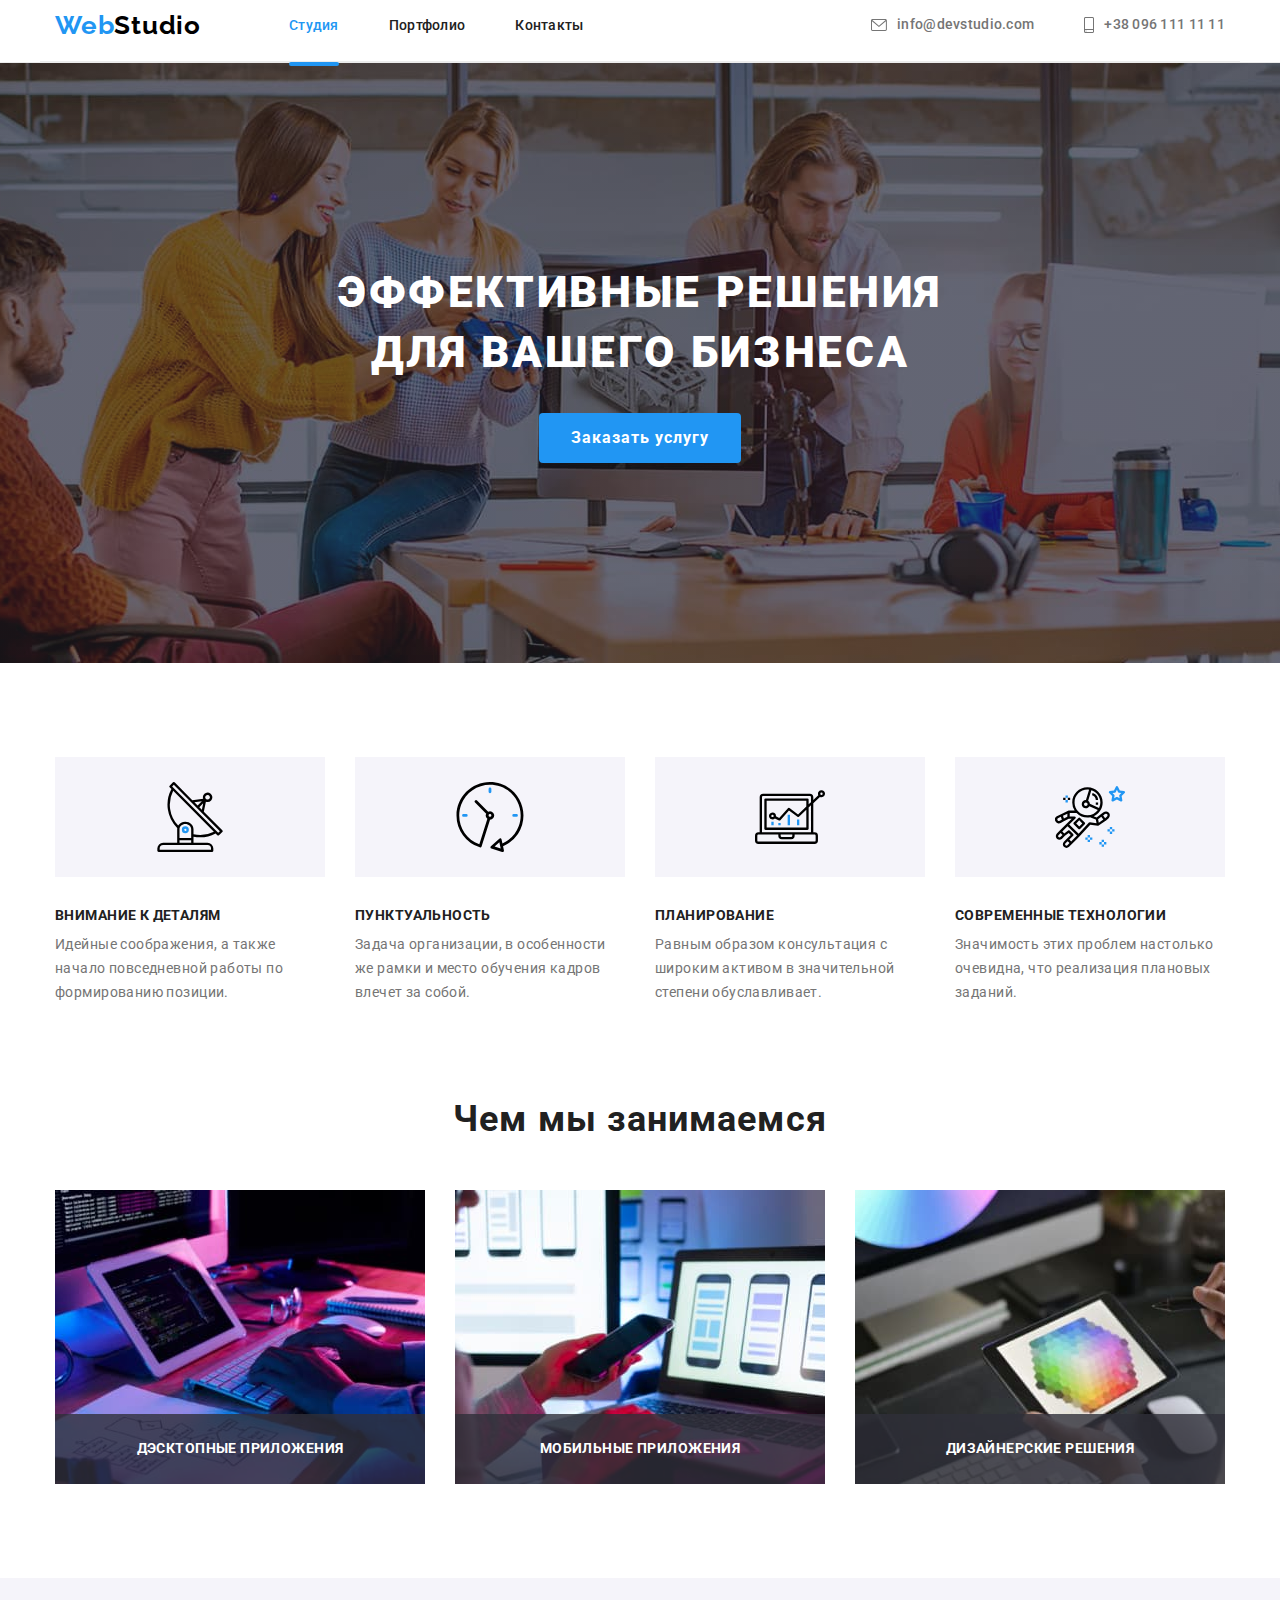
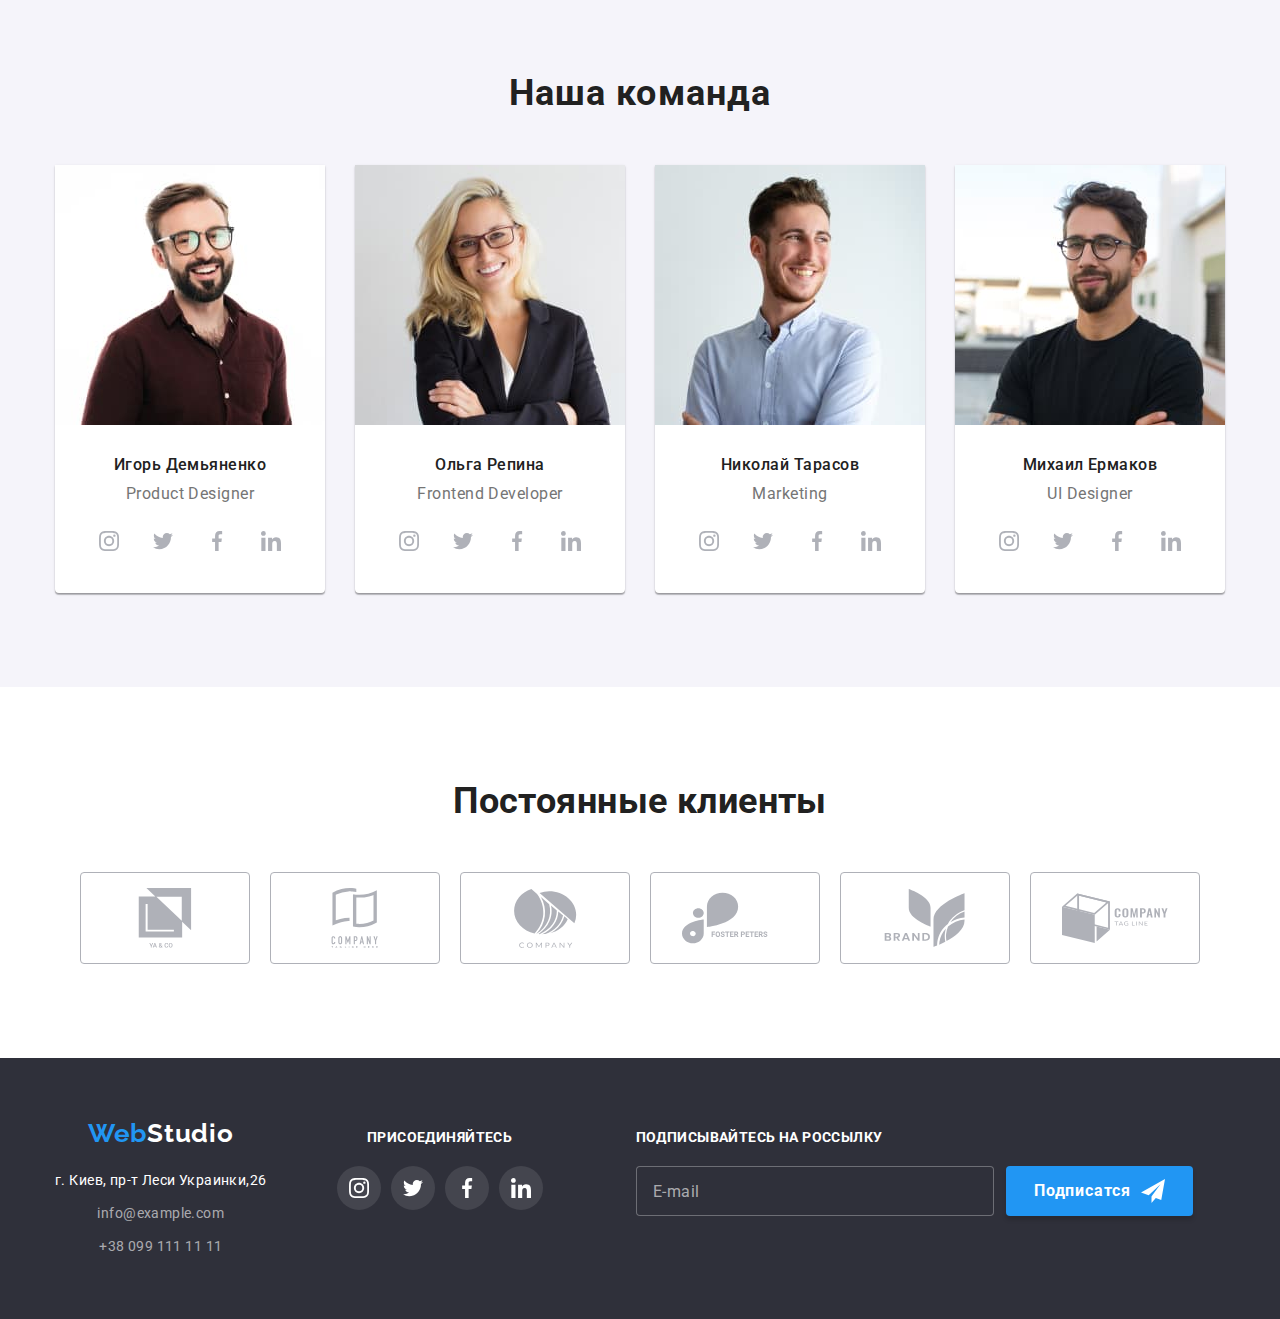
==== commit 98103519: "addmobmenu" ====
--- a/index.html
+++ b/index.html
@@ -57,7 +57,7 @@
       </div>
       <!-- //////////////////MOBILE/////////////////// -->
       <div class="mobile-menu" data-menu>
-        <div class="container mobile-menu__container">
+        <div class=" mobile-menu__container">
           <button class="mobile-menu__btn" data-menu-close>
             <svg class="mobile-menu__icon hover-focus" width="40" height="40">
               <use href="./images/icons.svg#icon-closebtn"></use>
@@ -110,7 +110,7 @@
     <main class="main">
       <section class="hero section hero_position">
         <div class="container hero__box">
-          <h1 class="hero__title">Эффективные решения для<br />вашего бизнеса</h1>
+          <h1 class="hero__title">Эффективные решения для вашего бизнеса</h1>
           <button type="button" data-modal-open class="hero__button">Заказать услугу</button>
         </div>
       </section>
--- a/css/main.min.css
+++ b/css/main.min.css
@@ -1 +1 @@
-:root{--primary-text-colorry: #212121;--accent-text-color: #2196F3;--text-color: #757575;--logo-color-header: #000000;--color-white: #FFFFFF;--bgcolor-black: #2F303A;--adress-color: rgba(255, 255, 255, 0.6);--background-color: #E5E5E5;--background-color-team: #F5F4FA;--font-family-secondary: "Raleway", sans-serif;--font-family-primary: "Roboto", sans-serif;--icons-color: #AFB1B8;--transition-dur-func: 250ms cubic-bezier(0.4, 0, 0.2, 1)}.visually-hidden{position:absolute;width:1px;height:1px;margin:-1px;border:0;padding:0;white-space:nowrap;clip-path:inset(100%);clip:rect(0 0 0 0);overflow:hidden}.modal-close-btn{display:flex;justify-content:center;align-items:center}.container{padding-left:15px;padding-right:15px;margin:0 auto}@media screen and (min-width: 480px){.container{width:480px;margin-right:auto;margin-left:auto}}@media screen and (min-width: 768px){.container{width:768px}}@media screen and (min-width: 1200px){.container{width:1200px}}h1,h2,h3,p{margin-top:0;margin-bottom:0}ul,ol{padding-left:0;margin-top:0;margin-bottom:0;list-style:none}img{display:block;width:100%;height:auto}.link{text-decoration:none}body{font-family:"Roboto",sans-serif;color:var(--primary-text-colorry);background-color:var(--color-white);font-size:14px;letter-spacing:.03em}ul{list-style:none}a{text-decoration:none}@media screen and (max-width: 1199px){.section{padding-bottom:60px;padding-top:60px}}@media screen and (mmin-width: 1200px){.section{padding-bottom:94px;padding-top:94px}}button{cursor:pointer;font-family:var(--font-family-primary);border:none;display:block;margin:0 auto}button:hover,button:focus{background-color:var(--accent-text-color);color:var(--color-white)}@media screen and (max-width: 767px){.mobile-navigation .current{color:var(--accent-text-color)}.icons-mobmenu{display:none}.mobile-menu{position:fixed;height:100%;width:100%;top:0;left:0;background-color:#fff;visibility:hidden;opacity:0;pointer-events:none}.mobile-menu.is-open{visibility:visible;opacity:1;pointer-events:auto;transition:opacity var(--transition-dur-func),visibility var(--transition-dur-func)}.mobile-menu-open{background-color:rgba(0,0,0,0);border:none;line-height:0;margin:0;padding:0}.mobile-menu__container{position:relative;padding-top:48px;padding-bottom:48px;padding-left:40px;display:flex;flex-direction:column;height:100%;z-index:1000;background-color:#fff}.mobile-menu__btn{position:absolute;background-color:rgba(0,0,0,0);border:none;line-height:0;padding:0;top:10px;right:15px}.mobile-menu__icon.hover-focus{fill:currentColor;transition:color var(--transition-dur-func)}.mobile-menu__icon.hover-focus:hover,.mobile-menu__icon.hover-focus:focus{color:var(--accent-text-color);background-color:rgba(0,0,0,0)}.mobile-navigation a{transition:color var(--transition-dur-func);color:var(--primary-text-colorry);font-weight:500;font-size:40px;line-height:1.17;letter-spacing:.02em;margin-top:35px}.mobile-navigation a:hover,.mobile-navigation a:focus{color:var(--accent-text-color)}.mobile-navigation{display:flex;flex-direction:column;gap:35px}.mobile-contacts a{font-style:normal;font-weight:500;letter-spacing:.02em}.number{font-size:34px;line-height:1.17;color:var(--accent-text-color)}.mail{font-size:24px;line-height:1.16;color:var(--text-color)}.mobile-contacts__link{transition:color var(--transition-dur-func)}.mobile-contacts__link:hover,.mobile-contacts__link:focus{color:var(--accent-text-color)}.mobile-contacts{margin-top:auto}.mobile-social-menu{display:flex;align-items:center;font-size:18px;line-height:1.22;margin-top:64px;flex-wrap:wrap}.mobile-social-menu a{color:var(--accent-text-color)}.mobile-social-menu__items:not(:last-child){padding-right:10px;margin-right:10px;border-right:1px solid}}@media screen and (min-width: 768px){.mobile-menu{display:none}}@media screen and (min-width: 200px){.footer-user-input{display:block;padding-left:16px;width:100%;height:50px;border:1px solid rgba(255,255,255,.3);border-radius:4px;background-color:var(--bgcolor-black);color:var(--color-white);font-size:16px;transition:border-color var(--transition-dur-func)}.footer-user-input:hover,.footer-user-input:focus{border-color:var(--accent-text-color);outline:none}.footer-user-input::placeholder{letter-spacing:.03em;color:rgba(255,255,255,.6)}.footer-user-title{font-weight:700;font-size:14px;line-height:1.14;letter-spacing:.03em;text-transform:uppercase;margin-bottom:20px;color:var(--color-white)}.footer-user-btn{display:flex;justify-content:center;align-items:center;padding:10px 28px;box-shadow:0px 4px 4px rgba(0,0,0,.15);border-radius:4px;background-color:var(--accent-text-color);font-weight:700;font-size:16px;line-height:1.88;letter-spacing:.06em;color:var(--color-white);margin-top:20px}.footer-user-form{margin-top:60px}.footer-user-icon{fill:currentColor;color:var(--color-white);margin-left:10px}}@media screen and (min-width: 768px){.footer-user-input{width:450px;margin:0 auto}}@media screen and (min-width: 1200px){.footer-user-input-box{flex-direction:row}.footer-user-btn{margin-top:0;margin-left:12px}.footer-user-title{justify-content:start}.footer-user-form{margin-top:0;align-items:flex-start}}p.overlay-portfolio-text{background:rgba(33,150,243,.9);font-weight:400;font-size:18px;line-height:1.56;letter-spacing:.03em;color:var(--color-white);position:absolute;left:0;top:0;text-align:start;height:100%;width:100%;overflow:auto;transform:translateY(100%);transition:transform 250ms cubic-bezier(0.4, 0, 0.2, 1);padding:63px 24px}.overlay-portfolio{position:relative;display:block;overflow:hidden}.img-portfolio-links:hover .overlay-portfolio-text,.img-portfolio-links:focus .overlay-portfolio-text{transform:translateY(0%)}.backdrop{position:fixed;width:100%;height:100%;background-color:rgba(0,0,0,.2);overflow:auto;z-index:100;top:0;left:0;transition:opacity var(--transition-dur-func),visibility var(--transition-dur-func)}.modal{position:absolute;top:50%;left:50%;overflow:auto;transform:translate(-50%, -50%);max-width:450px;height:600px;background-color:var(--color-white);padding:40px}@media screen and (min-width: 768px){.modal{max-width:528px}}.modal-close-btn{position:absolute;top:10px;right:10px;background-color:rgba(0,0,0,0);width:30px;height:30px;padding:0;fill:currentColor;color:#000;border:1px solid rgba(0,0,0,.1);border-radius:50%;transition:color var(--transition-dur-func),background-color var(--transition-dur-func)}.modal-close-btn:focus,.modal-close-btn:hover{background-color:var(--accent-text-color);color:var(--color-white)}.backdrop.is-hidden{opacity:0;visibility:hidden;pointer-events:none}.modal-form-btn{padding:10px 52px;background-color:var(--accent-text-color);box-shadow:0px 4px 4px rgba(0,0,0,.15);border-radius:4px;font-weight:700;font-size:16px;line-height:1.88;letter-spacing:.06em;margin-top:30px;color:var(--color-white)}.modal-form-title{font-weight:700;font-size:20px;line-height:1.15;text-align:center}.modal-form-main{display:flex;flex-direction:column;align-items:center}.modal-form-field{width:100%;margin-top:10px}.modal-form-field:nth-child(2){margin-top:12px}.modal-form-field:nth-child(5){margin-bottom:20px}.modal-form-input{position:relative;width:100%;height:40px;border:1px solid rgba(33,33,33,.2);border-radius:4px;padding-left:42px;font-size:16px;transition:border-color var(--transition-dur-func)}.modal-form-input:focus{border-color:var(--accent-text-color);outline:none}.hover-box{position:absolute;width:100%;height:100%;border:1px solid rgba(33,33,33,.2);border-radius:4px;top:0;left:0;transition:border-color var(--transition-dur-func)}.hover-box:hover{border-color:var(--accent-text-color)}.modal-form-input-desc{display:block;margin-bottom:4px;font-size:12px;line-height:1.16;letter-spacing:.01em;color:var(--text-color)}.modal-form-input-box{display:block;position:relative}.modal-form-input-icon{display:block;position:absolute;top:50%;left:14px;transform:translateY(-50%);fill:currentColor;transition:color var(--transition-dur-func)}.modal-form-input:focus+.modal-form-input-icon,.hover-box:hover+.modal-form-input-icon{color:var(--accent-text-color)}.modal-form-message{position:relative;resize:none;width:100%;height:120px;padding:12px 16px;border:1px solid rgba(33,33,33,.2);border-radius:4px;transition:border-color var(--transition-dur-func);overflow:auto}.modal-form-message::placeholder{text-transform:uppercase}.modal-form-message:focus,.modal-form-message:hover{border-color:var(--accent-text-color);outline:none}.modal-form-check-desc{font-weight:400;font-size:14px;line-height:1.71;letter-spacing:.03em;color:var(--text-color)}.modal-form-check-desc::before{content:"";display:inline-flex;width:16px;height:15px;border-radius:2px;border:1px solid var(--primary-text-colorry);cursor:pointer;margin:0}.modal-form-check:checked+.modal-form-check-desc::before{background-image:url(../images/check.svg);background-size:contain;background-position:50% 50%}.modal-form-check-link{color:var(--accent-text-color)}@media screen and (max-width: 767px){.header-navigation__links{display:none}.header__contacts{display:none}}.header-container{display:flex;align-items:center;justify-content:space-between;padding-top:10px;border-bottom:1px solid #ececec}.logo{font-family:"Raleway";font-style:normal;font-weight:700;font-size:24px;line-height:1.16;letter-spacing:.03em;text-decoration:none;color:var(--accent-text-color)}.logo__studio{color:var(--logo-color-header)}@media screen and (min-width: 768px){.header-container{padding-bottom:15px}.mobile-menu-open{display:none}.header-navigation{display:flex;align-items:center}.header-navigation__links{display:flex;margin-left:88px;gap:50px}.header{border-bottom:1px solid #ececec}.header-navigation__links a{transition:color var(--transition-dur-func);font-style:normal;color:var(--primary-text-colorry);font-weight:500;font-size:14px;line-height:1.14;letter-spacing:.02em}.header-navigation__links a:hover,.header-navigation__links a:focus{color:var(--accent-text-color)}.header__contacts{text-align:start}.header__contacts-box--margin{margin-bottom:10px}.header-navigation__link{position:relative;transition:color var(--transition-dur-func)}.header-navigation__link:hover,.header-navigation__link:focus{color:var(--accent-text-color)}.header__contact-link{position:relative;transition:color var(--transition-dur-func)}.header__contact-link:hover,.header__contact-link:focus{color:var(--accent-text-color)}.current::after{content:"";position:absolute;display:flex;margin-top:28px;width:100%;height:4px;border-radius:2px;background-color:var(--accent-text-color)}.icon-letter{margin-right:10px;fill:currentColor}.icon-phone{margin-right:10px;fill:currentColor}.header__contacts a{display:flex;align-items:center;font-style:normal;font-weight:500;font-size:14px;line-height:1.14;letter-spacing:.02em;color:var(--text-color)}.header-navigation__links .current{color:var(--accent-text-color)}.logo{font-size:26px;line-height:1.19;text-decoration:none;color:var(--accent-text-color)}.logo__studio{color:var(--logo-color-header)}}@media screen and (min-width: 1200px){.header__contacts{display:flex;margin-left:auto;gap:50px;align-items:center}.header__contacts-box{display:flex;justify-content:center;align-items:center}.header__contacts-box--margin{margin-bottom:0}}@media screen and (max-width: 767px){.hero{background-image:linear-gradient(rgba(47, 48, 58, 0.4), rgba(47, 48, 58, 0.4)),url(../images/bgi-mobile.jpg);background-repeat:no-repeat;background-size:cover;background-position:center;max-width:767px;background-color:#c4c4c4}.hero_position{margin:0 auto;padding:118px 0px}.hero__title{font-weight:900;font-size:26px;line-height:1.61;text-align:center;letter-spacing:.06em;text-transform:uppercase;color:var(--color-white, white);display:block;margin-bottom:30px;margin-left:auto;margin-right:auto}.hero__button{font-weight:700;font-size:16px;line-height:1.875;text-align:center;letter-spacing:.06em;color:var(--color-white, white);background:var(--accent-text-color);padding-top:10px;padding-bottom:10px;padding-left:32px;padding-right:32px;border:none;display:block;min-width:200px;border-radius:4px;margin-left:auto;margin-right:auto}}@media screen and (min-device-pixel-ratio: 2)and (max-width: 767px),screen and (min-resolution: 192dpi)and (max-width: 767px),screen and (min-resolution: 2dppx)and (max-width: 767px){.hero{background-image:linear-gradient(rgba(47, 48, 58, 0.4), rgba(47, 48, 58, 0.4)),url(/images/mobile/bgi-mobile@2x.jpg)}}@media screen and (min-width: 768px){.hero{background-image:linear-gradient(rgba(47, 48, 58, 0.4), rgba(47, 48, 58, 0.4)),url(/images/tablet/bgi-tablet.jpg);background-repeat:no-repeat;background-size:cover;background-position:center;min-width:767px;background-color:#c4c4c4}.hero_position{margin:0 auto;padding:118px 0px}.hero__title{font-weight:900;font-size:26px;line-height:1.61;text-align:center;letter-spacing:.06em;text-transform:uppercase;color:var(--color-white, white);display:block;margin-bottom:30px;margin-left:auto;margin-right:auto}.hero__button{font-weight:700;font-size:16px;line-height:1.875;text-align:center;letter-spacing:.06em;color:var(--color-white, white);background:var(--accent-text-color);padding-top:10px;padding-bottom:10px;padding-left:32px;padding-right:32px;border:none;display:block;min-width:200px;border-radius:4px;margin-left:auto;margin-right:auto}}@media screen and (min-device-pixel-ratio: 2)and (min-width: 768px),screen and (min-resolution: 192dpi)and (min-width: 768px),screen and (min-resolution: 2dppx)and (min-width: 768px){.hero{background-image:linear-gradient(rgba(47, 48, 58, 0.4), rgba(47, 48, 58, 0.4)),url(/images/tablet/bgi-tablet@2x.jpg)}}@media screen and (min-width: 1200px){.hero{background-image:linear-gradient(rgba(47, 48, 58, 0.4), rgba(47, 48, 58, 0.4)),url(/images/desktop/bgi-desktop.jpg);background-repeat:no-repeat;background-size:1600px;background-size:cover;max-width:1600px;height:600px;background-color:#c4c4c4}.hero_position{margin:0 auto;padding:200px 0}.hero__title{font-weight:900;font-size:44px;line-height:1.36;text-align:center;letter-spacing:.06em;text-transform:uppercase;color:var(--color-white, white);display:block;margin-bottom:30px;margin-left:auto;margin-right:auto;width:696px}.hero__button{font-weight:700;font-size:16px;line-height:1.875;text-align:center;letter-spacing:.06em;color:var(--color-white, white);background:var(--accent-text-color);padding-top:10px;padding-bottom:10px;padding-left:32px;padding-right:32px;border:none;display:block;min-width:200px;border-radius:4px;margin-left:auto;margin-right:auto}}@media screen and (min-device-pixel-ratio: 2)and (min-width: 1200px),screen and (min-resolution: 192dpi)and (min-width: 1200px),screen and (min-resolution: 2dppx)and (min-width: 1200px){.hero{background-image:linear-gradient(rgba(47, 48, 58, 0.4), rgba(47, 48, 58, 0.4)),url(/images/desktop/bgi-desktop@2x.jpg)}}@media screen and (max-width: 767px){.icons-advantage{background:#f5f4fa;border-radius:4px;max-width:100%;height:120px;padding:25px 101px}.advantage h3{font-style:normal;font-weight:700;font-size:14px;line-height:1.143;letter-spacing:.03em;text-transform:uppercase;color:var(--primary-text-colorry)}.advantage p{font-style:normal;font-weight:400;font-size:14px;line-height:1.7;letter-spacing:.03em;color:var(--text-color, #757575)}.items-advantage{text-align:start;margin-bottom:30px}.our-advantage h3{margin-bottom:10px;text-align:center}.our-advantage li:not(:last-child){margin-bottom:30px}}@media screen and (min-width: 768px){.icons-advantage{background:#f5f4fa;border-radius:4px;width:70px;height:70px}.advantage h3{font-style:normal;font-weight:700;font-size:14px;line-height:1.143;letter-spacing:.03em;text-transform:uppercase;color:var(--primary-text-colorry)}.advantage p{font-style:normal;font-weight:400;font-size:14px;line-height:1.7;letter-spacing:.03em;color:var(--text-color, #757575)}.items-advantage{text-align:start;margin-bottom:30px;display:flex;justify-content:center;align-items:center;background-color:var(--background-color-team);padding-top:25px;padding-bottom:25px}.our-advantage h3{margin-bottom:10px;text-align:start}.our-advantage li{width:300px}.our-advantage{display:flex;justify-content:center;gap:30px;flex-wrap:wrap}}@media screen and (min-width: 1200px){.advantage h3{font-style:normal;font-weight:700;font-size:14px;line-height:1.143;letter-spacing:.03em;text-transform:uppercase;color:var(--primary-text-colorry)}.advantage p{font-style:normal;font-weight:400;font-size:14px;line-height:1.7;letter-spacing:.03em;color:var(--text-color, #757575)}.our-advantage{justify-content:space-between;flex-wrap:nowrap}.our-advantage h3{margin-bottom:10px}.items-advantage{width:270px}}@media screen and (max-width: 1199px){.work{display:none}}@media screen and (min-width: 1200px){.our-work{display:flex;gap:30px;justify-content:space-between}.work-title{font-style:normal;font-weight:700;font-size:36px;line-height:1.17;text-align:center;letter-spacing:.03em;margin-bottom:50px;color:var(--primary-text-colorry)}.work{padding-top:0px}.work-img-text{font-weight:700;line-height:1.14;text-align:center;text-transform:uppercase;color:#fff;background:rgba(47,48,58,.8);position:absolute;width:100%;height:70px;bottom:0%;display:flex;justify-content:center;align-items:center}.our-work-img{position:relative}}@media screen and (min-width: 200px){.team{background-color:var(--background-color-team)}.team-img-titles{margin-bottom:10px}.info-team{padding:30px 0}.title-team{font-style:normal;font-weight:700;font-size:28px;line-height:1.17;text-align:center;letter-spacing:.03em;color:var(--primary-text-colorry);margin-bottom:50px;margin-left:auto;margin-right:auto}.our-team h3{font-style:normal;font-weight:500;font-size:16px;line-height:1.19;letter-spacing:.03em;color:var(--primary-text-colorry)}.our-team p{font-style:normal;font-weight:400;font-size:16px;line-height:1.19;letter-spacing:.03em;color:var(--text-color)}.our-team{text-align:center}.our-team li{background-color:#fff;border-radius:0px 0px 4px 4px;box-shadow:0px 1px 3px rgba(0,0,0,.12),0px 1px 1px rgba(0,0,0,.14),0px 2px 1px rgba(0,0,0,.2)}.social-list-team{display:flex;gap:10px;justify-content:center;margin-top:16px}.social-list-team li{box-shadow:none}.social-links-team{display:flex;width:44px;border-radius:50%;height:44px;background-color:#fff;justify-content:center;align-items:center;color:var(--icons-color);transition:color var(--transition-dur-func),background-color var(--transition-dur-func)}.social-links-team:hover,.social-links-team:focus{color:var(--color-white);background-color:var(--accent-text-color)}.social-team-icons{fill:currentColor}}@media screen and (min-width: 768px){.our-team{display:flex;flex-wrap:wrap;gap:30px;justify-content:center}}@media screen and (min-width: 1200px){.our-team{display:flex;flex-wrap:wrap;gap:30px;justify-content:center;flex-wrap:nowrap}}.title-team{font-size:36px}@media screen and (min-width: 200px){.clients-title{text-align:center;margin-bottom:50px;font-weight:700;font-size:28px;line-height:1.17}.list-clients{display:flex;justify-content:center;gap:30px;flex-wrap:wrap}.links-clients{display:flex;border:1px solid #afb1b8;border-radius:4px;width:210px;height:92px;justify-content:center;align-items:center;color:var(--icons-color);transition:color var(--transition-dur-func),border-color var(--transition-dur-func)}.links-clients:hover,.links-clients:focus{border-color:var(--accent-text-color);color:var(--accent-text-color)}.clients-icon{fill:currentColor}}@media screen and (min-width: 768px){.links-clients{width:226px}.clients-items{display:flex;justify-content:center;align-items:center}}@media screen and (min-width: 1200px){.links-clients{width:170px}.list-clients{gap:20px}.clients-title{font-size:36px;line-height:1.16}}@media screen and (min-width: 200px){.footer-logolinks{text-align:center}.social-links-box{margin-top:60px}.footer-links{text-align:center}.social-links-items-footer{display:flex;width:44px;color:var(--color-white);height:44px;border-radius:50%;background-color:rgba(255,255,255,.1);justify-content:center;align-items:center;transition:background-color var(--transition-dur-func)}.social-links-items-footer:hover,.social-links-items-footer:focus{background-color:var(--accent-text-color)}.footer-list-title{font-weight:700;font-size:14px;line-height:1.14;letter-spacing:.03em;text-align:center;text-transform:uppercase;color:var(--color-white);margin-bottom:20px}.social-links-list{display:flex;width:206px;gap:10px;margin:0 auto}address{margin-top:20px}.links-address li:not(:last-child){margin-bottom:9px}.links-address a{font-style:normal;font-weight:400;font-size:14px;line-height:1.7;letter-spacing:.03em;color:var(--adress-color);transition:color var(--transition-dur-func)}.links-address a:hover,.links-address a:focus{color:var(--accent-text-color)}footer{background-color:var(--bgcolor-black);padding:60px 0}.logo-studio-footer{color:var(--color-white)}.social-list-icons-footer{fill:currentColor}}@media screen and (min-width: 768px){.footer-tablet{display:flex;justify-content:space-around;align-items:baseline}.footer-logolinks{margin-right:165px}.social-links-box{margin-top:0}}@media screen and (min-width: 1200px){.footer-logolinks{margin-right:70px}.footer-links{flex-direction:row;align-items:baseline}.footer-tablet{margin-right:93px;align-items:baseline}}@media screen and (max-width: 767px){.portfolio-menu{display:flex;justify-content:center;gap:8px;flex-wrap:wrap;margin-bottom:40px;justify-content:flex-start;row-gap:15px}.img-portfolio{display:flex;flex-wrap:wrap;gap:30px;justify-content:center;flex-direction:column}.img-portfolio__items{min-width:350px}.img-portfolio-items,.portfolio-menu-items{transition:box-shadow var(--transition-dur-func)}.img-portfolio-links{display:block;transition:box-shadow var(--transition-dur-func)}.img-portfolio-links:hover,.img-portfolio-links:focus{box-shadow:0px 1px 1px rgba(0,0,0,.12),0px 4px 4px rgba(0,0,0,.06),1px 4px 6px rgba(0,0,0,.16)}.btn-portfolio-menu:hover,.btn-portfolio-menu:focus{box-shadow:0px 1px 1px rgba(0,0,0,.12),0px 4px 4px rgba(0,0,0,.06),1px 4px 6px rgba(0,0,0,.16);background-color:var(--accent-text-color);color:var(--color-white)}.galery-portfolio button{font-family:"Roboto",sans-serif;font-style:normal;font-weight:500;font-size:16px;line-height:1.625;letter-spacing:.03em;color:var(--primary-text-colorry);background-color:var(--background-color-team);border-radius:4px;border:var(--primary-text-colorry);padding:6px 22px;border:none;display:block;min-width:70px;border-radius:4px;margin-left:auto;margin-right:auto;transition:background-color var(--transition-dur-func),color var(--transition-dur-func),box-shadow var(--transition-dur-func)}.galery-portfolio h2{font-style:normal;font-weight:700;font-size:18px;line-height:2;letter-spacing:.06em;color:var(--primary-text-colorry)}.galery-portfolio p{font-style:normal;font-weight:400;font-size:16px;line-height:1.875;letter-spacing:.03em;margin-top:4px}.info-portfolio p{color:var(--text-color)}.galery-portfolio::not-child{color:var(--color-white)}.info-portfolio{border:1px solid #eee;padding:20px 24px}}@media screen and (min-width: 768px){.portfolio-menu{display:flex;justify-content:center;gap:8px;margin-bottom:50px}.img-portfolio{display:flex;flex-wrap:wrap;gap:30px}.img-portfolio__items{width:354px}.img-portfolio-items,.portfolio-menu-items{transition:box-shadow var(--transition-dur-func)}.img-portfolio-links{display:block;transition:box-shadow var(--transition-dur-func)}.img-portfolio-links:hover,.img-portfolio-links:focus{box-shadow:0px 1px 1px rgba(0,0,0,.12),0px 4px 4px rgba(0,0,0,.06),1px 4px 6px rgba(0,0,0,.16)}.btn-portfolio-menu:hover,.btn-portfolio-menu:focus{box-shadow:0px 1px 1px rgba(0,0,0,.12),0px 4px 4px rgba(0,0,0,.06),1px 4px 6px rgba(0,0,0,.16);background-color:var(--accent-text-color);color:var(--color-white)}.galery-portfolio button{font-family:"Roboto",sans-serif;font-style:normal;font-weight:500;font-size:16px;line-height:1.625;letter-spacing:.03em;color:var(--primary-text-colorry);background-color:var(--background-color-team);border-radius:4px;border:var(--primary-text-colorry);padding:6px 22px;border:none;display:block;min-width:70px;border-radius:4px;margin-left:auto;margin-right:auto;transition:background-color var(--transition-dur-func),color var(--transition-dur-func),box-shadow var(--transition-dur-func)}.galery-portfolio h2{font-style:normal;font-weight:700;font-size:18px;line-height:2;letter-spacing:.06em;color:var(--primary-text-colorry)}.galery-portfolio p{font-style:normal;font-weight:400;font-size:16px;line-height:1.875;letter-spacing:.03em;margin-top:4px}.info-portfolio p{color:var(--text-color)}.galery-portfolio::not-child{color:var(--color-white)}.info-portfolio{border:1px solid #eee;padding:20px 24px}}@media screen and (min-width: 1200px){.portfolio-menu{margin-bottom:56px}}/*# sourceMappingURL=main.min.css.map */+:root{--primary-text-colorry: #212121;--accent-text-color: #2196F3;--text-color: #757575;--logo-color-header: #000000;--color-white: #FFFFFF;--bgcolor-black: #2F303A;--adress-color: rgba(255, 255, 255, 0.6);--background-color: #E5E5E5;--background-color-team: #F5F4FA;--font-family-secondary: "Raleway", sans-serif;--font-family-primary: "Roboto", sans-serif;--icons-color: #AFB1B8;--transition-dur-func: 250ms cubic-bezier(0.4, 0, 0.2, 1)}.visually-hidden{position:absolute;width:1px;height:1px;margin:-1px;border:0;padding:0;white-space:nowrap;clip-path:inset(100%);clip:rect(0 0 0 0);overflow:hidden}.modal-close-btn{display:flex;justify-content:center;align-items:center}.container{padding-left:15px;padding-right:15px;margin:0 auto}@media screen and (min-width: 480px){.container{width:480px;margin-right:auto;margin-left:auto}}@media screen and (min-width: 768px){.container{width:768px}}@media screen and (min-width: 1200px){.container{width:1200px}}h1,h2,h3,p{margin-top:0;margin-bottom:0}ul,ol{padding-left:0;margin-top:0;margin-bottom:0;list-style:none}img{display:block;width:100%;height:auto}.link{text-decoration:none}body{font-family:"Roboto",sans-serif;color:var(--primary-text-colorry);background-color:var(--color-white);font-size:14px;letter-spacing:.03em}ul{list-style:none}a{text-decoration:none}@media screen and (max-width: 1199px){.section{padding-bottom:60px;padding-top:60px}}@media screen and (min-width: 1200px){.section{padding-bottom:94px;padding-top:94px}}button{cursor:pointer;font-family:var(--font-family-primary);border:none;display:block;margin:0 auto}button:hover,button:focus{background-color:var(--accent-text-color);color:var(--color-white)}@media screen and (max-width: 767px){.mobile-navigation .current{color:var(--accent-text-color)}.icons-mobmenu{display:none}.mobile-menu{position:fixed;height:100%;width:100%;top:0;left:0;z-index:100;background-color:#fff;visibility:hidden;opacity:0;pointer-events:none}.mobile-menu.is-open{visibility:visible;opacity:1;pointer-events:auto;transition:opacity var(--transition-dur-func),visibility var(--transition-dur-func)}.mobile-menu-open{background-color:rgba(0,0,0,0);border:none;line-height:0;margin:0;padding:0}.mobile-menu__container{position:relative;padding-top:48px;padding-bottom:48px;padding-left:40px;display:flex;flex-direction:column;height:100%;z-index:1000;background-color:#fff}.mobile-menu__btn{position:absolute;background-color:rgba(0,0,0,0);border:none;line-height:0;padding:0;top:10px;right:15px}.mobile-menu__icon.hover-focus{fill:currentColor;transition:color var(--transition-dur-func)}.mobile-menu__icon.hover-focus:hover,.mobile-menu__icon.hover-focus:focus{color:var(--accent-text-color);background-color:rgba(0,0,0,0)}.mobile-navigation a{transition:color var(--transition-dur-func);color:var(--primary-text-colorry);font-weight:500;font-size:40px;line-height:1.17;letter-spacing:.02em;margin-top:35px}.mobile-navigation a:hover,.mobile-navigation a:focus{color:var(--accent-text-color)}.mobile-navigation{display:flex;flex-direction:column;gap:35px}.mobile-contacts a{font-style:normal;font-weight:500;letter-spacing:.02em}.number{font-size:34px;line-height:1.17;color:var(--accent-text-color)}.mail{font-size:24px;line-height:1.16;color:var(--text-color)}.mobile-contacts__link{transition:color var(--transition-dur-func)}.mobile-contacts__link:hover,.mobile-contacts__link:focus{color:var(--accent-text-color)}.mobile-contacts{margin-top:auto}.mobile-social-menu{display:flex;align-items:center;font-size:18px;line-height:1.22;margin-top:64px;flex-wrap:wrap}.mobile-social-menu a{color:var(--accent-text-color)}.mobile-social-menu__items:not(:last-child){padding-right:10px;margin-right:10px;border-right:1px solid}}@media screen and (min-width: 768px){.mobile-menu{display:none}}@media screen and (min-width: 200px){.footer-user-input{display:block;padding-left:16px;width:100%;height:50px;border:1px solid rgba(255,255,255,.3);border-radius:4px;background-color:var(--bgcolor-black);color:var(--color-white);font-size:16px;transition:border-color var(--transition-dur-func)}.footer-user-input:hover,.footer-user-input:focus{border-color:var(--accent-text-color);outline:none}.footer-user-input::placeholder{letter-spacing:.03em;color:rgba(255,255,255,.6)}.footer-user-title{font-weight:700;font-size:14px;line-height:1.14;letter-spacing:.03em;text-transform:uppercase;margin-bottom:20px;color:var(--color-white)}.footer-user-btn{display:flex;justify-content:center;align-items:center;padding:10px 28px;box-shadow:0px 4px 4px rgba(0,0,0,.15);border-radius:4px;background-color:var(--accent-text-color);font-weight:700;font-size:16px;line-height:1.88;letter-spacing:.06em;color:var(--color-white);margin-top:20px}.footer-user-form{margin-top:60px}.footer-user-icon{fill:currentColor;color:var(--color-white);margin-left:10px}}@media screen and (min-width: 768px){.footer-user-input{width:450px;margin:0 auto}}@media screen and (min-width: 1200px){.footer-user-input-box{display:flex;align-items:center}.footer-user-input-box{flex-direction:row}.footer-user-input{width:358px}.footer-user-btn{margin-top:0;margin-left:12px}.footer-user-title{text-align:start}.footer-user-form{margin-top:0;align-items:flex-start}}p.overlay-portfolio-text{background:rgba(33,150,243,.9);font-weight:400;font-size:18px;line-height:1.56;letter-spacing:.03em;color:var(--color-white);position:absolute;left:0;top:0;text-align:start;height:100%;width:100%;overflow:auto;transform:translateY(100%);transition:transform 250ms cubic-bezier(0.4, 0, 0.2, 1);padding:63px 24px}.overlay-portfolio{position:relative;display:block;overflow:hidden}.img-portfolio-links:hover .overlay-portfolio-text,.img-portfolio-links:focus .overlay-portfolio-text{transform:translateY(0%)}.backdrop{position:fixed;width:100%;height:100%;background-color:rgba(0,0,0,.2);overflow:auto;z-index:100;top:0;left:0;transition:opacity var(--transition-dur-func),visibility var(--transition-dur-func)}.modal{position:absolute;top:50%;left:50%;overflow:auto;transform:translate(-50%, -50%);max-width:450px;width:90%;height:100%;background-color:var(--color-white);padding:40px}@media screen and (max-width: 1199px){.modal{max-width:450px}}@media screen and (min-width: 1200px){.modal{max-width:528px}}.modal-close-btn{position:absolute;top:10px;right:10px;background-color:rgba(0,0,0,0);width:30px;height:30px;padding:0;fill:currentColor;color:#000;border:1px solid rgba(0,0,0,.1);border-radius:50%;transition:color var(--transition-dur-func),background-color var(--transition-dur-func)}.modal-close-btn:focus,.modal-close-btn:hover{background-color:var(--accent-text-color);color:var(--color-white)}.backdrop.is-hidden{opacity:0;visibility:hidden;pointer-events:none}.modal-form-btn{padding:10px 52px;background-color:var(--accent-text-color);box-shadow:0px 4px 4px rgba(0,0,0,.15);border-radius:4px;font-weight:700;font-size:16px;line-height:1.88;letter-spacing:.06em;margin-top:30px;color:var(--color-white)}.modal-form-title{font-weight:700;font-size:20px;line-height:1.15;text-align:center}.modal-form-main{display:flex;flex-direction:column;align-items:center}.modal-form-field{width:100%;margin-top:10px}.modal-form-field:nth-child(2){margin-top:12px}.modal-form-field:nth-child(5){margin-bottom:20px}.modal-form-input{position:relative;width:100%;height:40px;border:1px solid rgba(33,33,33,.2);border-radius:4px;padding-left:42px;font-size:16px;transition:border-color var(--transition-dur-func)}.modal-form-input:focus{border-color:var(--accent-text-color);outline:none}.hover-box{position:absolute;width:100%;height:100%;border:1px solid rgba(33,33,33,.2);border-radius:4px;top:0;left:0;transition:border-color var(--transition-dur-func)}.hover-box:hover{border-color:var(--accent-text-color)}.modal-form-input-desc{display:block;margin-bottom:4px;font-size:12px;line-height:1.16;letter-spacing:.01em;color:var(--text-color)}.modal-form-input-box{display:block;position:relative}.modal-form-input-icon{display:block;position:absolute;top:50%;left:14px;transform:translateY(-50%);fill:currentColor;transition:color var(--transition-dur-func)}.modal-form-input:focus+.modal-form-input-icon,.hover-box:hover+.modal-form-input-icon{color:var(--accent-text-color)}.modal-form-message{position:relative;resize:none;width:100%;height:120px;padding:12px 16px;border:1px solid rgba(33,33,33,.2);border-radius:4px;transition:border-color var(--transition-dur-func);overflow:auto}.modal-form-message::placeholder{text-transform:uppercase}.modal-form-message:focus,.modal-form-message:hover{border-color:var(--accent-text-color);outline:none}.modal-form-check-desc{font-weight:400;font-size:14px;line-height:1.71;letter-spacing:.03em;color:var(--text-color)}.modal-form-check-desc::before{content:"";display:inline-flex;width:16px;height:15px;border-radius:2px;border:1px solid var(--primary-text-colorry);cursor:pointer;margin:0}.modal-form-check:checked+.modal-form-check-desc::before{background-image:url(../images/check.svg);background-size:contain;background-position:50% 50%}.modal-form-check-link{color:var(--accent-text-color)}@media screen and (max-width: 767px){.header-navigation__links{display:none}.header__contacts{display:none}}.header-container{display:flex;align-items:center;justify-content:space-between;padding-top:10px;border-bottom:1px solid #ececec}.logo{font-family:"Raleway";font-style:normal;font-weight:700;font-size:24px;line-height:1.16;letter-spacing:.03em;text-decoration:none;color:var(--accent-text-color)}.logo__studio{color:var(--logo-color-header)}@media screen and (min-width: 768px){.header-container{padding-bottom:15px}.mobile-menu-open{display:none}.header-navigation{display:flex;align-items:center}.header-navigation__links{display:flex;margin-left:88px;gap:50px}.header{border-bottom:1px solid #ececec}.header-navigation__links a{transition:color var(--transition-dur-func);font-style:normal;color:var(--primary-text-colorry);font-weight:500;font-size:14px;line-height:1.14;letter-spacing:.02em}.header-navigation__links a:hover,.header-navigation__links a:focus{color:var(--accent-text-color)}.header__contacts{text-align:start}.header__contacts-box--margin{margin-bottom:10px}.header-navigation__link{position:relative;transition:color var(--transition-dur-func)}.header-navigation__link:hover,.header-navigation__link:focus{color:var(--accent-text-color)}.header__contact-link{position:relative;transition:color var(--transition-dur-func)}.header__contact-link:hover,.header__contact-link:focus{color:var(--accent-text-color)}.current::after{content:"";position:absolute;display:flex;margin-top:28px;width:100%;height:4px;border-radius:2px;background-color:var(--accent-text-color)}.icon-letter{margin-right:10px;fill:currentColor}.icon-phone{margin-right:10px;fill:currentColor}.header__contacts a{display:flex;align-items:center;font-style:normal;font-weight:500;font-size:14px;line-height:1.14;letter-spacing:.02em;color:var(--text-color)}.header-navigation__links .current{color:var(--accent-text-color)}.logo{font-size:26px;line-height:1.19;text-decoration:none;color:var(--accent-text-color)}.logo__studio{color:var(--logo-color-header)}}@media screen and (min-width: 1200px){.header-container{padding-bottom:20px}.header__contacts{display:flex;margin-left:auto;gap:50px;align-items:center}.header__contacts-box{display:flex;justify-content:center;align-items:center}.header__contacts-box--margin{margin-bottom:0}}@media screen and (max-width: 767px){.hero{background-image:linear-gradient(rgba(47, 48, 58, 0.4), rgba(47, 48, 58, 0.4)),url(..//images/bgi-mobile.jpg);background-repeat:no-repeat;background-size:cover;background-position:center;max-width:767px;background-color:#c4c4c4}.hero_position{margin:0 auto;padding:118px 0px}.hero__title{font-weight:900;font-size:26px;line-height:1.61;text-align:center;letter-spacing:.06em;text-transform:uppercase;color:var(--color-white, white);display:block;margin-bottom:30px;margin-left:auto;margin-right:auto}.hero__button{font-weight:700;font-size:16px;line-height:1.875;text-align:center;letter-spacing:.06em;color:var(--color-white, white);background:var(--accent-text-color);padding-top:10px;padding-bottom:10px;padding-left:32px;padding-right:32px;border:none;display:block;min-width:200px;border-radius:4px;margin-left:auto;margin-right:auto}}@media screen and (min-device-pixel-ratio: 2)and (max-width: 767px),screen and (min-resolution: 192dpi)and (max-width: 767px),screen and (min-resolution: 2dppx)and (max-width: 767px){.hero{background-image:linear-gradient(rgba(47, 48, 58, 0.4), rgba(47, 48, 58, 0.4)),url(..//images/mobile/bgi-mobile@2x.jpg)}}@media screen and (min-width: 768px){.hero{background-image:linear-gradient(rgba(47, 48, 58, 0.4), rgba(47, 48, 58, 0.4)),url(..//images/tablet/bgi-tablet.jpg);background-repeat:no-repeat;background-size:cover;background-position:center;min-width:767px;background-color:#c4c4c4}.hero_position{margin:0 auto;padding:118px 0px}.hero__title{font-weight:900;font-size:26px;line-height:1.61;text-align:center;letter-spacing:.06em;text-transform:uppercase;color:var(--color-white, white);display:block;margin-bottom:30px;margin-left:auto;margin-right:auto}.hero__button{font-weight:700;font-size:16px;line-height:1.875;text-align:center;letter-spacing:.06em;color:var(--color-white, white);background:var(--accent-text-color);padding-top:10px;padding-bottom:10px;padding-left:32px;padding-right:32px;border:none;display:block;min-width:200px;border-radius:4px;margin-left:auto;margin-right:auto}}@media screen and (min-device-pixel-ratio: 2)and (min-width: 768px),screen and (min-resolution: 192dpi)and (min-width: 768px),screen and (min-resolution: 2dppx)and (min-width: 768px){.hero{background-image:linear-gradient(rgba(47, 48, 58, 0.4), rgba(47, 48, 58, 0.4)),url(..//images/tablet/bgi-tablet@2x.jpg)}}@media screen and (min-width: 1200px){.hero{background-image:linear-gradient(rgba(47, 48, 58, 0.4), rgba(47, 48, 58, 0.4)),url(..//images/desktop/bgi-desktop.jpg);background-repeat:no-repeat;background-size:1600px;background-size:cover;max-width:1600px;height:600px;background-color:#c4c4c4}.hero_position{margin:0 auto;padding:200px 0}.hero__title{font-weight:900;font-size:44px;line-height:1.36;text-align:center;letter-spacing:.06em;text-transform:uppercase;color:var(--color-white, white);display:block;margin-bottom:30px;margin-left:auto;margin-right:auto;width:696px}.hero__button{font-weight:700;font-size:16px;line-height:1.875;text-align:center;letter-spacing:.06em;color:var(--color-white, white);background:var(--accent-text-color);padding-top:10px;padding-bottom:10px;padding-left:32px;padding-right:32px;border:none;display:block;min-width:200px;border-radius:4px;margin-left:auto;margin-right:auto}}@media screen and (min-device-pixel-ratio: 2)and (min-width: 1200px),screen and (min-resolution: 192dpi)and (min-width: 1200px),screen and (min-resolution: 2dppx)and (min-width: 1200px){.hero{background-image:linear-gradient(rgba(47, 48, 58, 0.4), rgba(47, 48, 58, 0.4)),url(..//images/desktop/bgi-desktop@2x.jpg)}}@media screen and (max-width: 767px){.icons-advantage{background:#f5f4fa;border-radius:4px;max-width:100%;height:120px;padding:25px 101px}.advantage h3{font-style:normal;font-weight:700;font-size:14px;line-height:1.143;letter-spacing:.03em;text-transform:uppercase;color:var(--primary-text-colorry)}.advantage p{font-style:normal;font-weight:400;font-size:14px;line-height:1.7;letter-spacing:.03em;color:var(--text-color, #757575)}.items-advantage{text-align:start;margin-bottom:30px}.our-advantage h3{margin-bottom:10px;text-align:center}.our-advantage li:not(:last-child){margin-bottom:30px}}@media screen and (min-width: 768px){.icons-advantage{background:#f5f4fa;border-radius:4px;width:70px;height:70px}.advantage h3{font-style:normal;font-weight:700;font-size:14px;line-height:1.143;letter-spacing:.03em;text-transform:uppercase;color:var(--primary-text-colorry)}.advantage p{font-style:normal;font-weight:400;font-size:14px;line-height:1.7;letter-spacing:.03em;color:var(--text-color, #757575)}.items-advantage{text-align:start;margin-bottom:30px;display:flex;justify-content:center;align-items:center;background-color:var(--background-color-team);padding-top:25px;padding-bottom:25px}.our-advantage h3{margin-bottom:10px;text-align:start}.our-advantage li{width:300px}.our-advantage{display:flex;justify-content:center;gap:30px;flex-wrap:wrap}}@media screen and (min-width: 1200px){.advantage h3{font-style:normal;font-weight:700;font-size:14px;line-height:1.143;letter-spacing:.03em;text-transform:uppercase;color:var(--primary-text-colorry)}.advantage p{font-style:normal;font-weight:400;font-size:14px;line-height:1.7;letter-spacing:.03em;color:var(--text-color, #757575)}.our-advantage{justify-content:space-between;flex-wrap:nowrap}.our-advantage h3{margin-bottom:10px}.items-advantage{width:270px}}@media screen and (max-width: 1199px){.work{display:none}}@media screen and (min-width: 1200px){.our-work{display:flex;gap:30px;justify-content:space-between}.work-title{font-style:normal;font-weight:700;font-size:36px;line-height:1.17;text-align:center;letter-spacing:.03em;margin-bottom:50px;color:var(--primary-text-colorry)}.work{padding-top:0px}.work-img-text{font-weight:700;line-height:1.14;text-align:center;text-transform:uppercase;color:#fff;background:rgba(47,48,58,.8);position:absolute;width:100%;height:70px;bottom:0%;display:flex;justify-content:center;align-items:center}.our-work-img{position:relative}}@media screen and (min-width: 200px){.team{background-color:var(--background-color-team)}.team-img-titles{margin-bottom:10px}.info-team{padding:30px 0}.title-team{font-style:normal;font-weight:700;font-size:28px;line-height:1.17;text-align:center;letter-spacing:.03em;color:var(--primary-text-colorry);margin-bottom:50px;margin-left:auto;margin-right:auto}.our-team h3{font-style:normal;font-weight:500;font-size:16px;line-height:1.19;letter-spacing:.03em;color:var(--primary-text-colorry)}.our-team p{font-style:normal;font-weight:400;font-size:16px;line-height:1.19;letter-spacing:.03em;color:var(--text-color)}.our-team{text-align:center}.our-team li{background-color:#fff;border-radius:0px 0px 4px 4px;box-shadow:0px 1px 3px rgba(0,0,0,.12),0px 1px 1px rgba(0,0,0,.14),0px 2px 1px rgba(0,0,0,.2)}.social-list-team{display:flex;gap:10px;justify-content:center;margin-top:16px}.social-list-team li{box-shadow:none}.social-links-team{display:flex;width:44px;border-radius:50%;height:44px;background-color:#fff;justify-content:center;align-items:center;color:var(--icons-color);transition:color var(--transition-dur-func),background-color var(--transition-dur-func)}.social-links-team:hover,.social-links-team:focus{color:var(--color-white);background-color:var(--accent-text-color)}.social-team-icons{fill:currentColor}}@media screen and (min-width: 768px){.our-team{display:flex;flex-wrap:wrap;gap:30px;justify-content:center}}@media screen and (min-width: 1200px){.our-team{display:flex;flex-wrap:wrap;gap:30px;justify-content:center;flex-wrap:nowrap}}.title-team{font-size:36px}@media screen and (min-width: 200px){.clients-title{text-align:center;margin-bottom:50px;font-weight:700;font-size:28px;line-height:1.17}.list-clients{display:flex;justify-content:center;gap:30px;flex-wrap:wrap}.links-clients{display:flex;border:1px solid #afb1b8;border-radius:4px;width:210px;height:92px;justify-content:center;align-items:center;color:var(--icons-color);transition:color var(--transition-dur-func),border-color var(--transition-dur-func)}.links-clients:hover,.links-clients:focus{border-color:var(--accent-text-color);color:var(--accent-text-color)}.clients-icon{fill:currentColor}}@media screen and (min-width: 768px){.links-clients{width:226px}.clients-items{display:flex;justify-content:center;align-items:center}}@media screen and (min-width: 1200px){.links-clients{width:170px}.list-clients{gap:20px}.clients-title{font-size:36px;line-height:1.16}}@media screen and (min-width: 200px){.footer-logolinks{text-align:center}.social-links-box{margin-top:60px}.footer-links{text-align:center}.social-links-items-footer{display:flex;width:44px;color:var(--color-white);height:44px;border-radius:50%;background-color:rgba(255,255,255,.1);justify-content:center;align-items:center;transition:background-color var(--transition-dur-func)}.social-links-items-footer:hover,.social-links-items-footer:focus{background-color:var(--accent-text-color)}.footer-list-title{font-weight:700;font-size:14px;line-height:1.14;letter-spacing:.03em;text-align:center;text-transform:uppercase;color:var(--color-white);margin-bottom:20px}.social-links-list{display:flex;width:206px;gap:10px;margin:0 auto}address{margin-top:20px}.links-address li:not(:last-child){margin-bottom:9px}.links-address a{font-style:normal;font-weight:400;font-size:14px;line-height:1.7;letter-spacing:.03em;color:var(--adress-color);transition:color var(--transition-dur-func)}.links-address a:hover,.links-address a:focus{color:var(--accent-text-color)}footer{background-color:var(--bgcolor-black);padding:60px 0}.logo-studio-footer{color:var(--color-white)}.social-list-icons-footer{fill:currentColor}}@media screen and (min-width: 768px){.footer-tablet{display:flex;justify-content:space-around;align-items:baseline}.footer-logolinks{margin-right:165px}.social-links-box{margin-top:0}}@media screen and (min-width: 1200px){.footer-logolinks{margin-right:70px}.footer-links{display:flex;align-items:baseline}.footer-tablet{margin-right:93px;align-items:baseline}}@media screen and (max-width: 767px){.portfolio-menu{display:flex;justify-content:center;gap:8px;flex-wrap:wrap;margin-bottom:40px;justify-content:flex-start;row-gap:15px}.img-portfolio{display:flex;flex-wrap:wrap;gap:30px;justify-content:center;flex-direction:column}.img-portfolio__items{min-width:350px}.img-portfolio-items,.portfolio-menu-items{transition:box-shadow var(--transition-dur-func)}.img-portfolio-links{display:block;transition:box-shadow var(--transition-dur-func)}.img-portfolio-links:hover,.img-portfolio-links:focus{box-shadow:0px 1px 1px rgba(0,0,0,.12),0px 4px 4px rgba(0,0,0,.06),1px 4px 6px rgba(0,0,0,.16)}.btn-portfolio-menu:hover,.btn-portfolio-menu:focus{box-shadow:0px 1px 1px rgba(0,0,0,.12),0px 4px 4px rgba(0,0,0,.06),1px 4px 6px rgba(0,0,0,.16);background-color:var(--accent-text-color);color:var(--color-white)}.galery-portfolio button{font-family:"Roboto",sans-serif;font-style:normal;font-weight:500;font-size:16px;line-height:1.625;letter-spacing:.03em;color:var(--primary-text-colorry);background-color:var(--background-color-team);border-radius:4px;border:var(--primary-text-colorry);padding:6px 22px;border:none;display:block;min-width:70px;border-radius:4px;margin-left:auto;margin-right:auto;transition:background-color var(--transition-dur-func),color var(--transition-dur-func),box-shadow var(--transition-dur-func)}.galery-portfolio h2{font-style:normal;font-weight:700;font-size:18px;line-height:2;letter-spacing:.06em;color:var(--primary-text-colorry)}.galery-portfolio p{font-style:normal;font-weight:400;font-size:16px;line-height:1.875;letter-spacing:.03em;margin-top:4px}.info-portfolio p{color:var(--text-color)}.galery-portfolio::not-child{color:var(--color-white)}.info-portfolio{border:1px solid #eee;padding:20px 24px}}@media screen and (min-width: 768px){.portfolio-menu{display:flex;justify-content:center;gap:8px;margin-bottom:50px}.img-portfolio{display:flex;flex-wrap:wrap;gap:30px}.img-portfolio__items{width:354px}.img-portfolio-items,.portfolio-menu-items{transition:box-shadow var(--transition-dur-func)}.img-portfolio-links{display:block;transition:box-shadow var(--transition-dur-func)}.img-portfolio-links:hover,.img-portfolio-links:focus{box-shadow:0px 1px 1px rgba(0,0,0,.12),0px 4px 4px rgba(0,0,0,.06),1px 4px 6px rgba(0,0,0,.16)}.btn-portfolio-menu:hover,.btn-portfolio-menu:focus{box-shadow:0px 1px 1px rgba(0,0,0,.12),0px 4px 4px rgba(0,0,0,.06),1px 4px 6px rgba(0,0,0,.16);background-color:var(--accent-text-color);color:var(--color-white)}.galery-portfolio button{font-family:"Roboto",sans-serif;font-style:normal;font-weight:500;font-size:16px;line-height:1.625;letter-spacing:.03em;color:var(--primary-text-colorry);background-color:var(--background-color-team);border-radius:4px;border:var(--primary-text-colorry);padding:6px 22px;border:none;display:block;min-width:70px;border-radius:4px;margin-left:auto;margin-right:auto;transition:background-color var(--transition-dur-func),color var(--transition-dur-func),box-shadow var(--transition-dur-func)}.galery-portfolio h2{font-style:normal;font-weight:700;font-size:18px;line-height:2;letter-spacing:.06em;color:var(--primary-text-colorry)}.galery-portfolio p{font-style:normal;font-weight:400;font-size:16px;line-height:1.875;letter-spacing:.03em;margin-top:4px}.info-portfolio p{color:var(--text-color)}.galery-portfolio::not-child{color:var(--color-white)}.info-portfolio{border:1px solid #eee;padding:20px 24px}}@media screen and (min-width: 1200px){.portfolio-menu{margin-bottom:56px}}/*# sourceMappingURL=main.min.css.map */